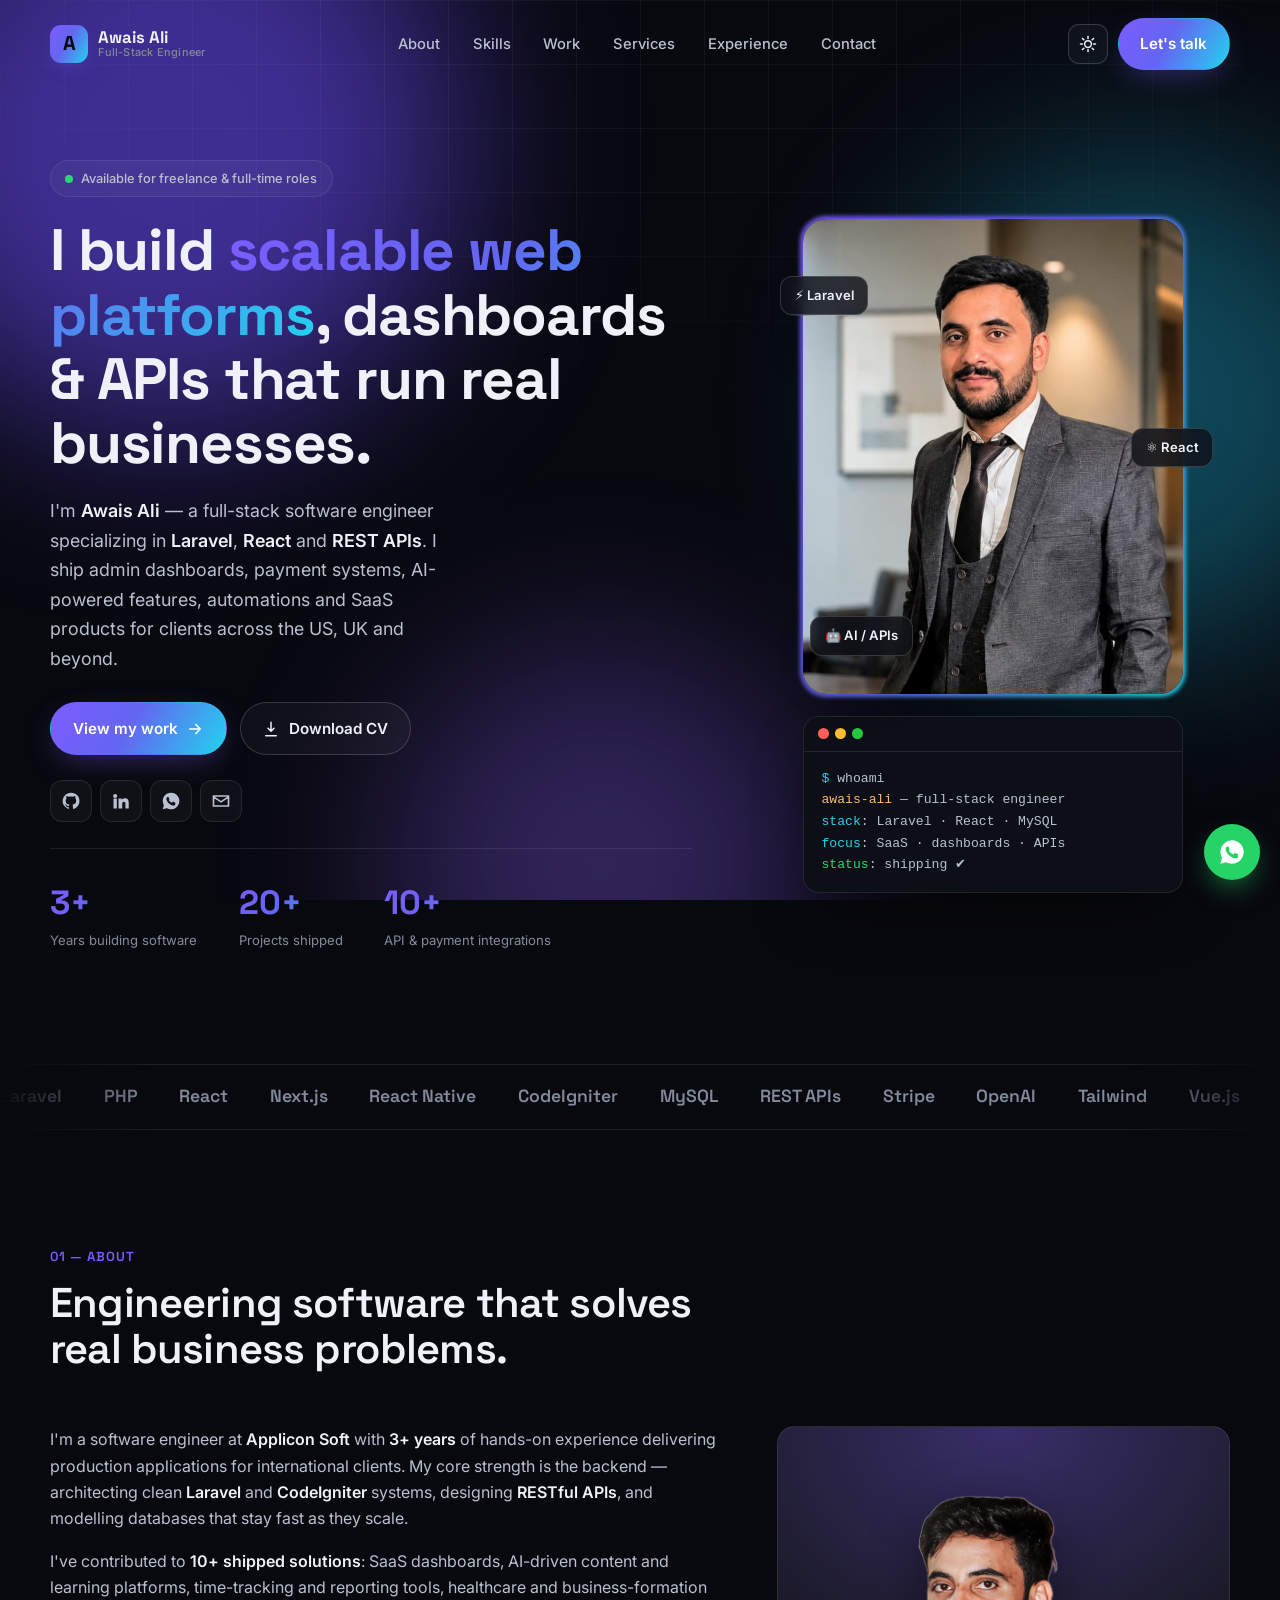
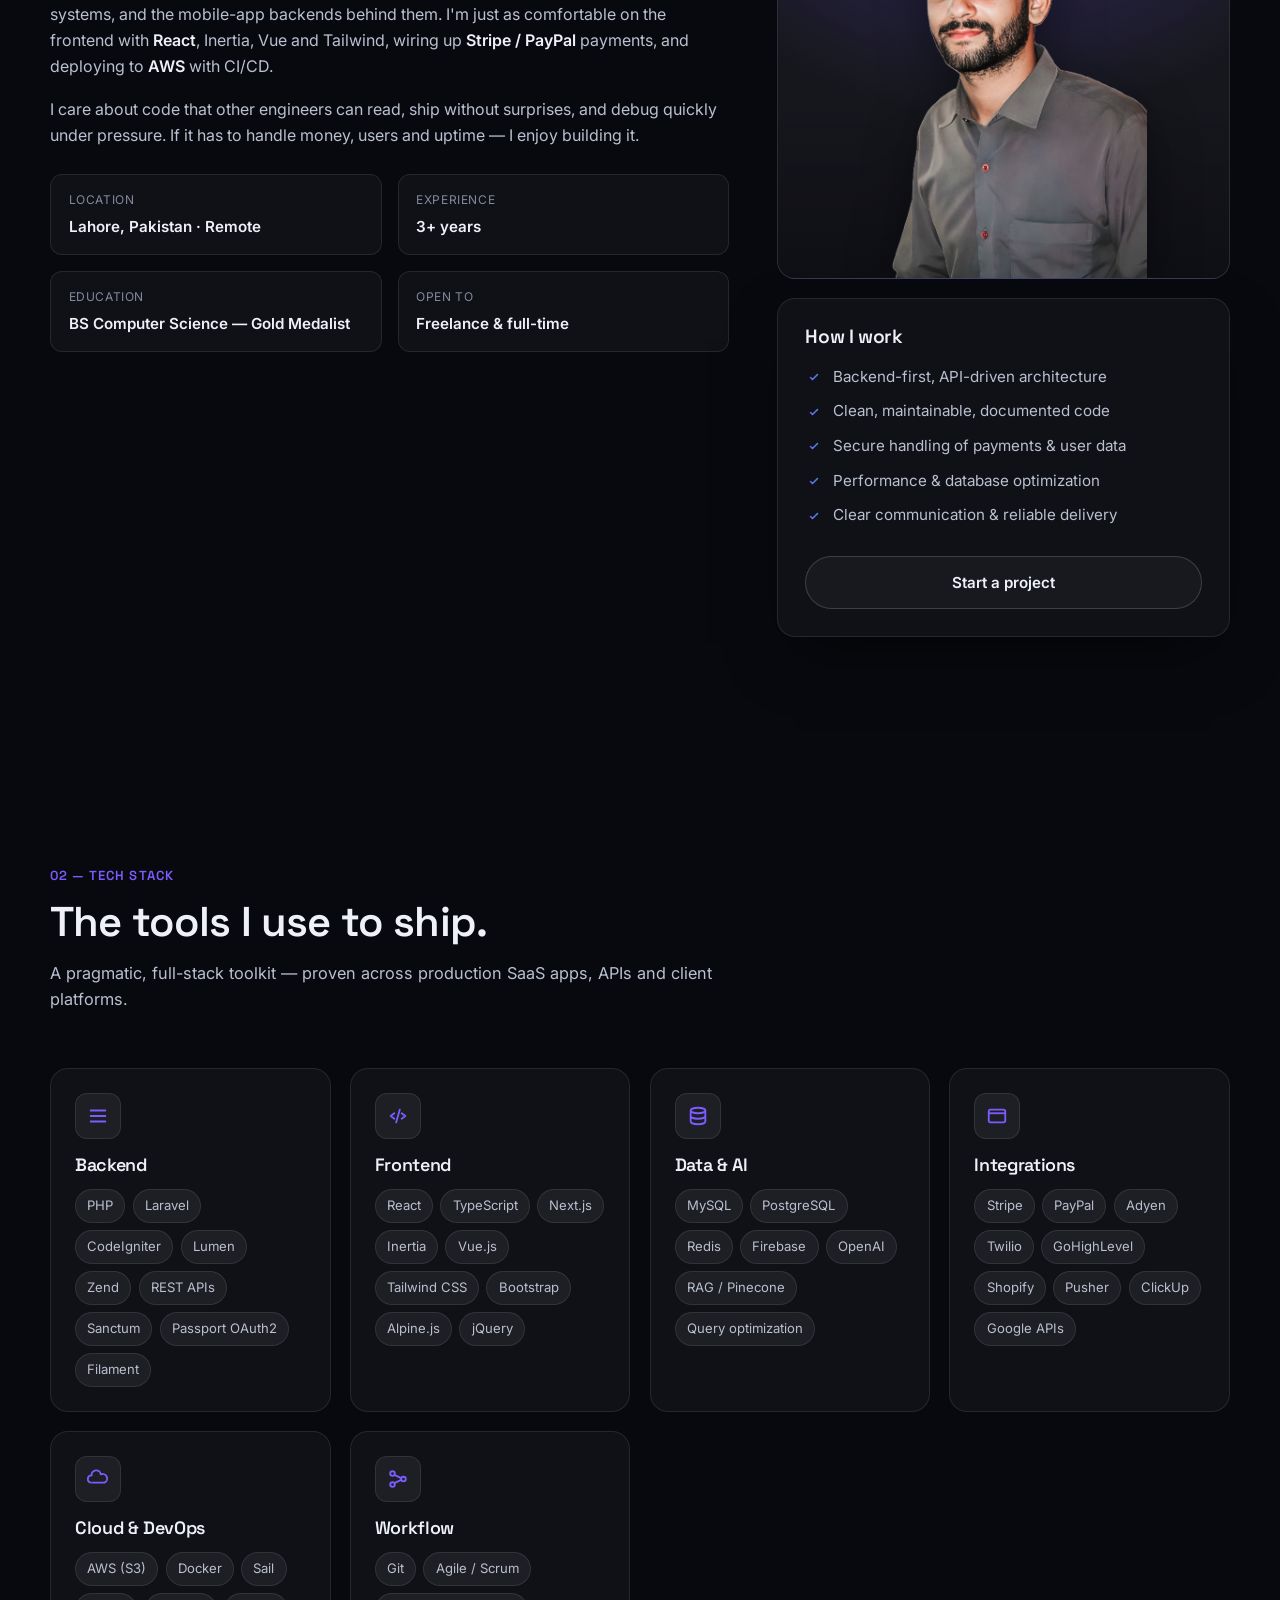
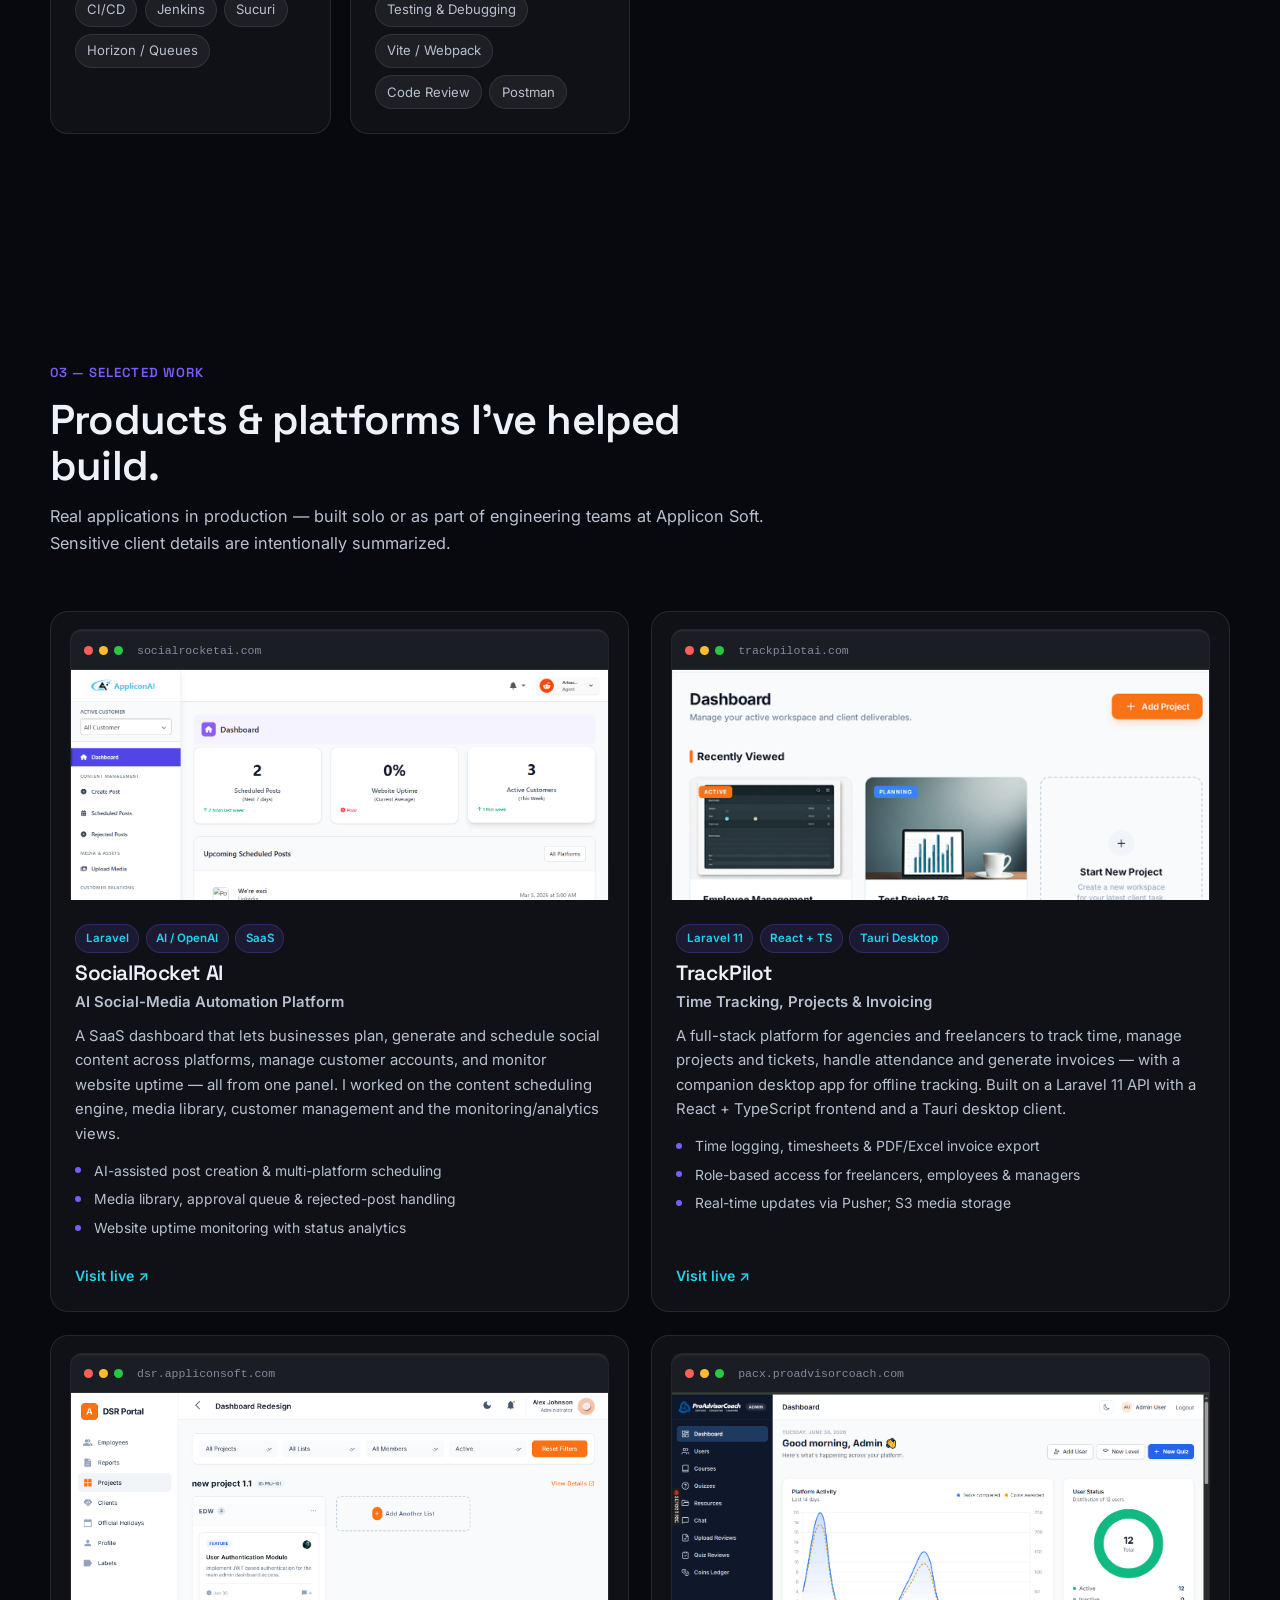
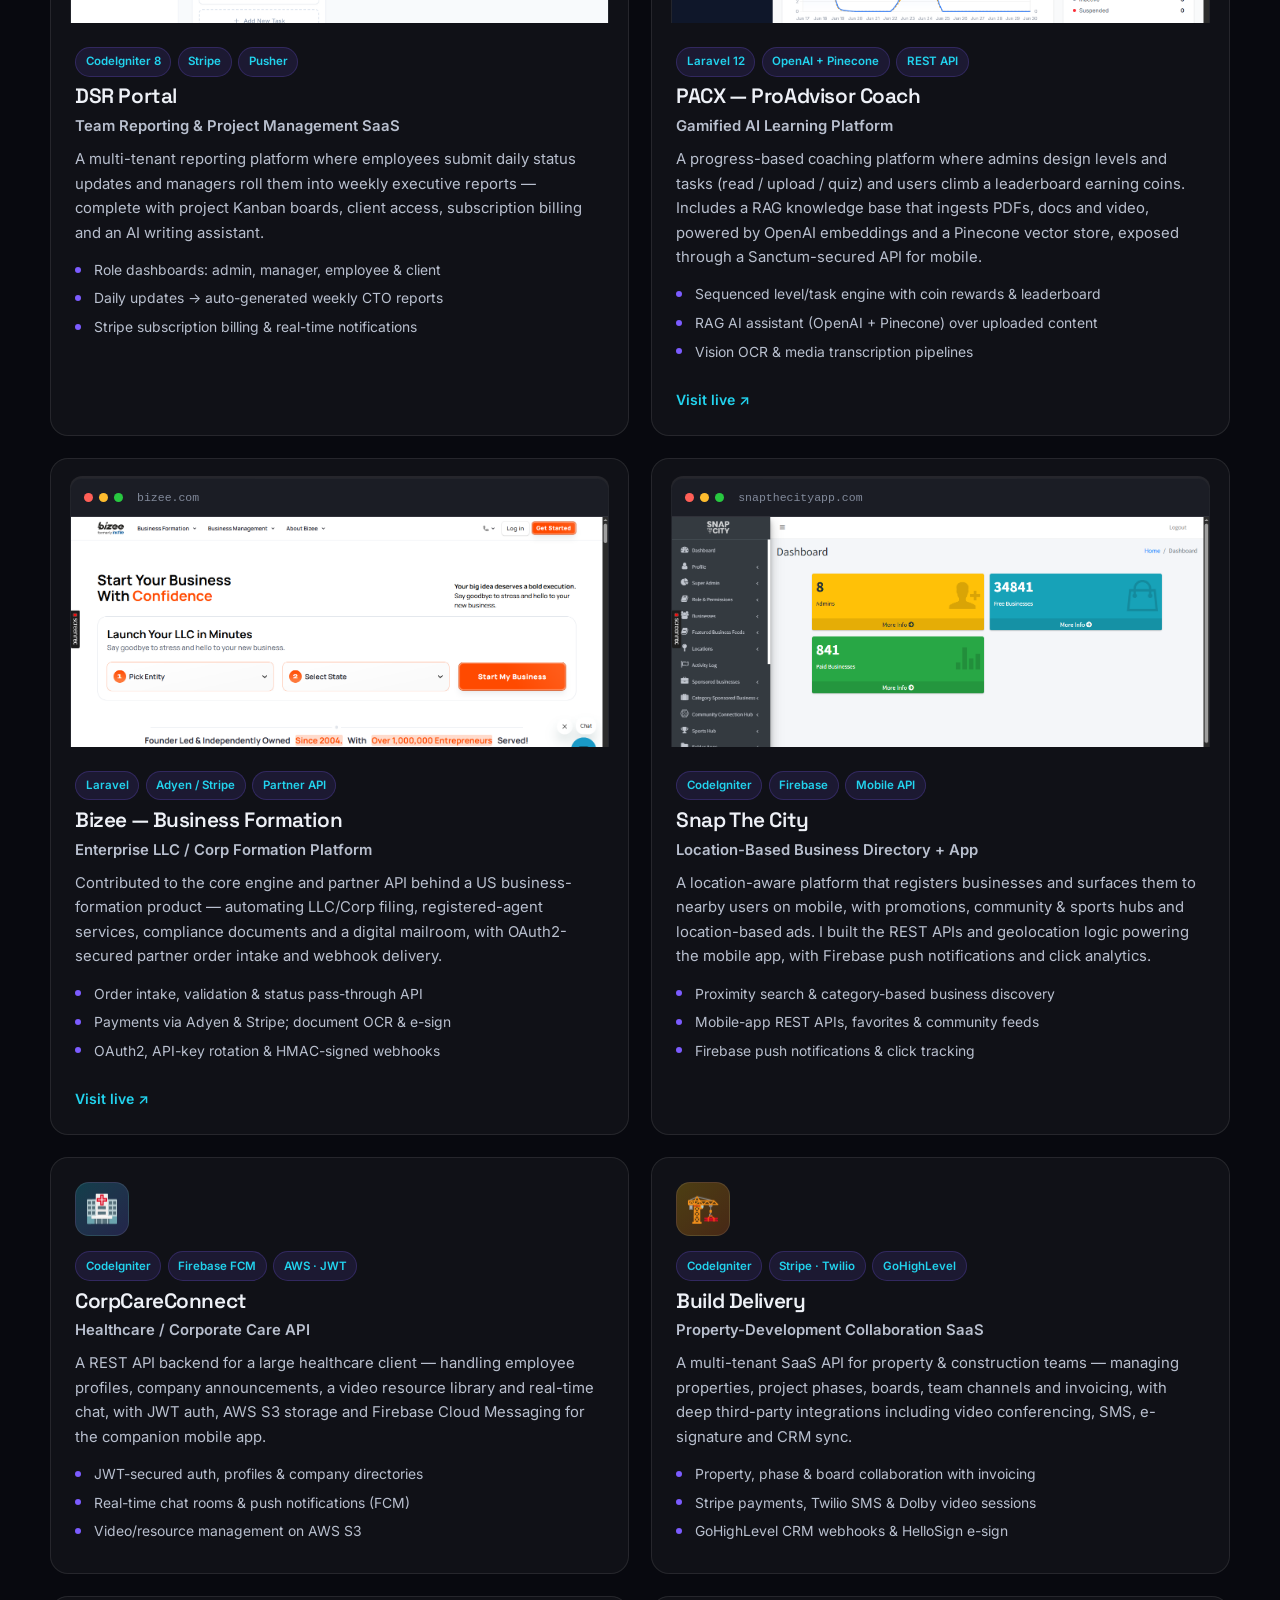
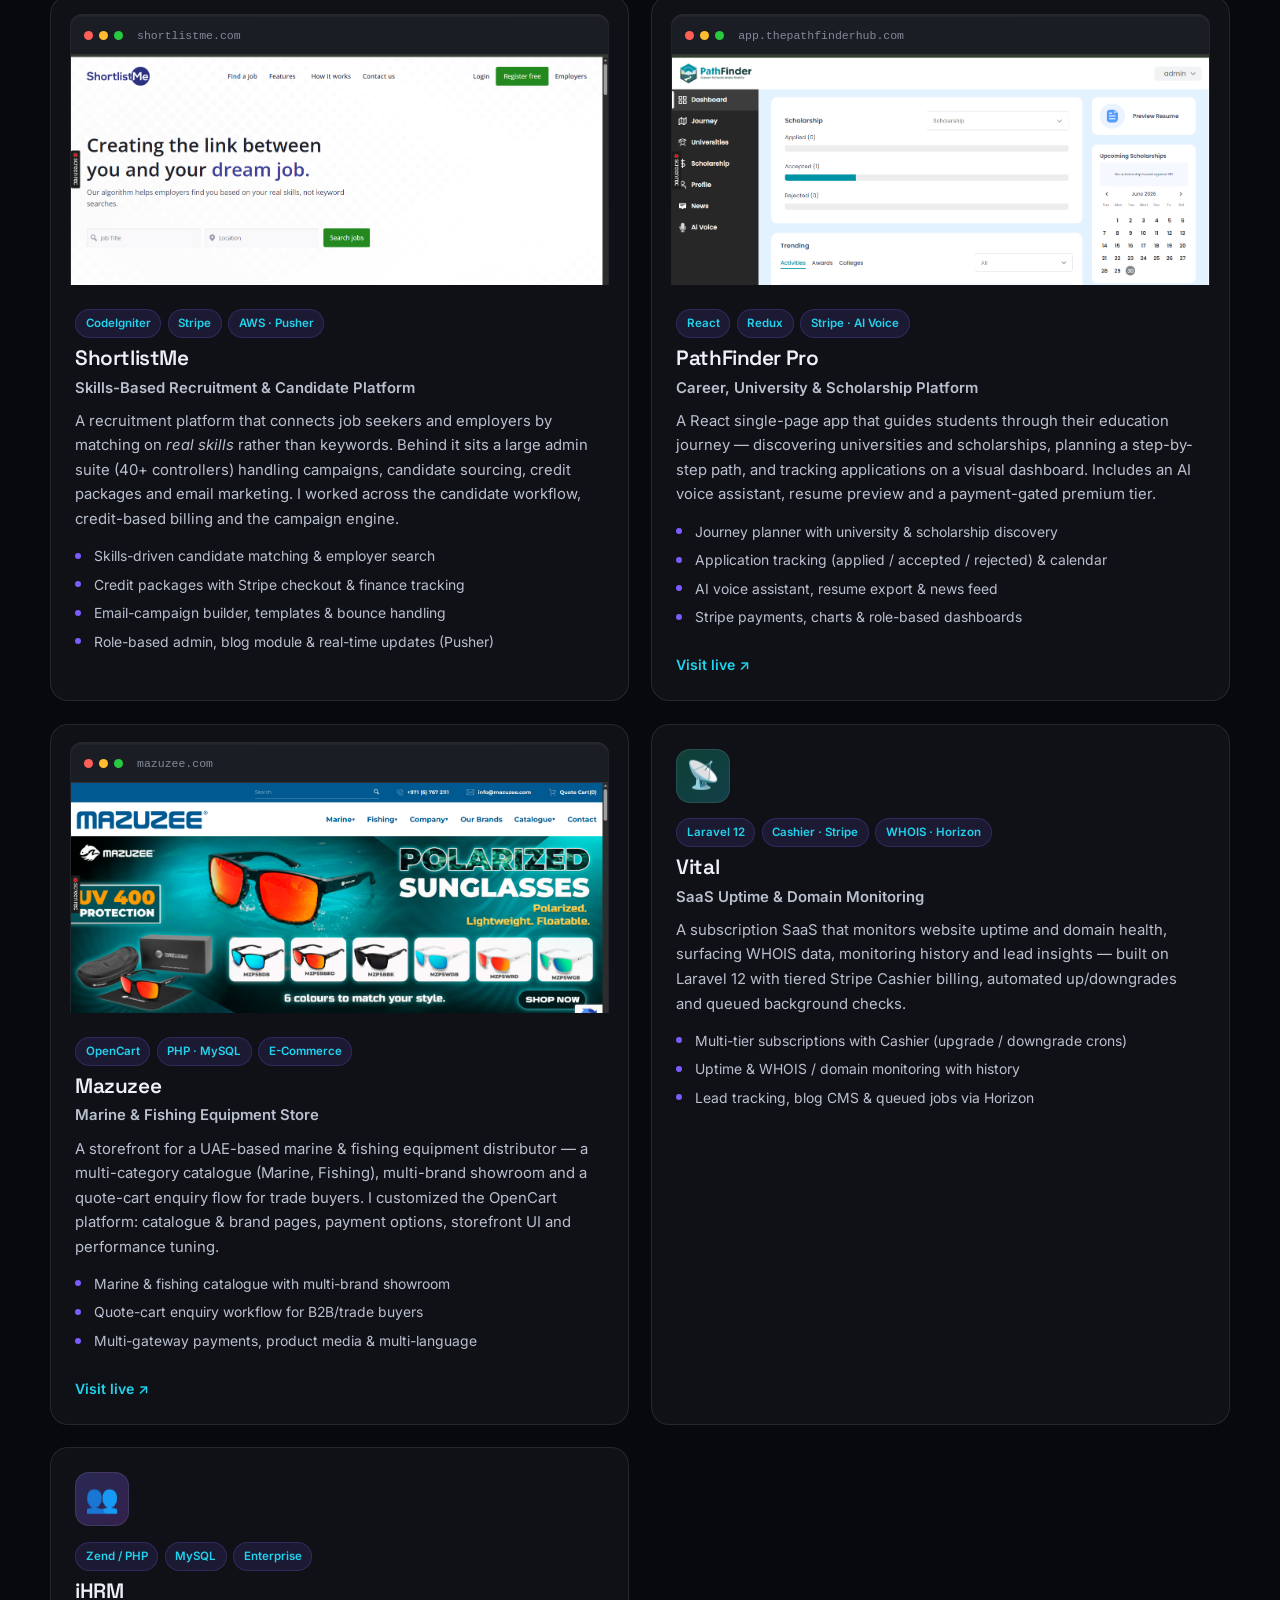
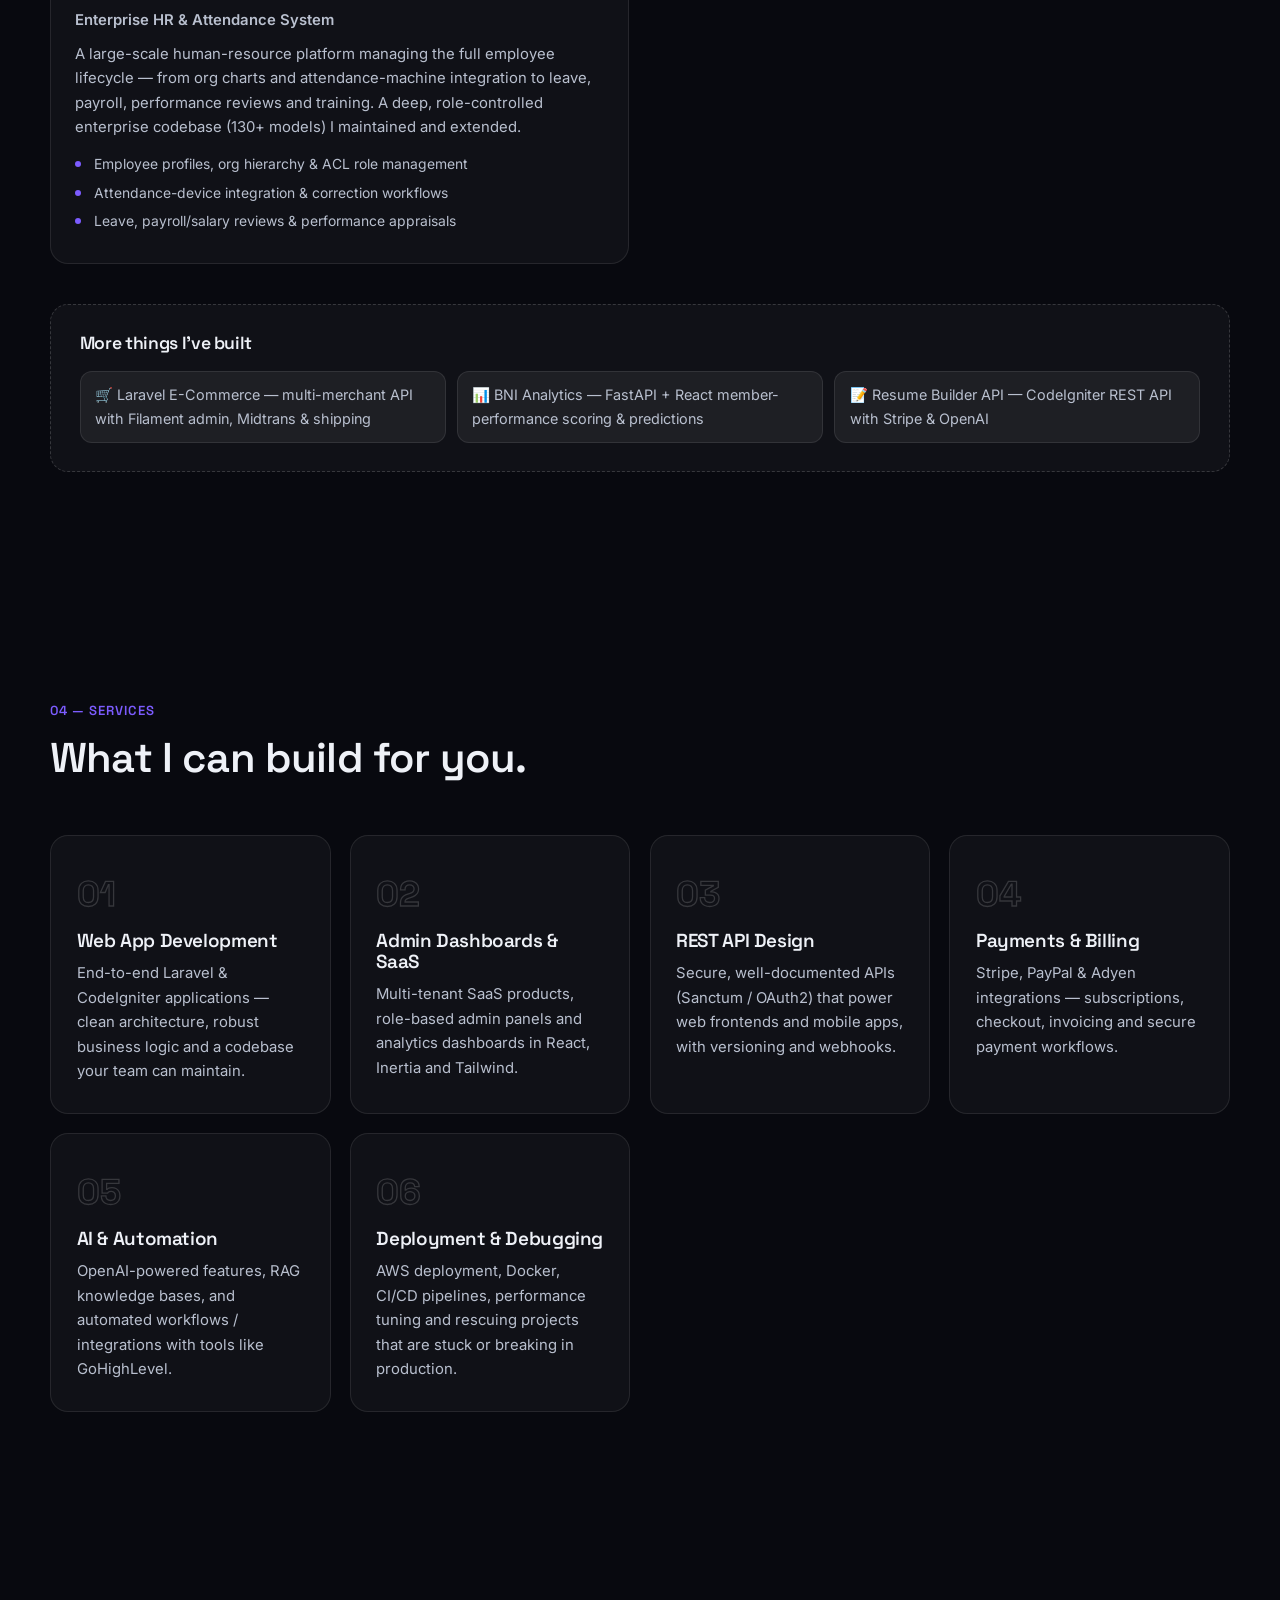
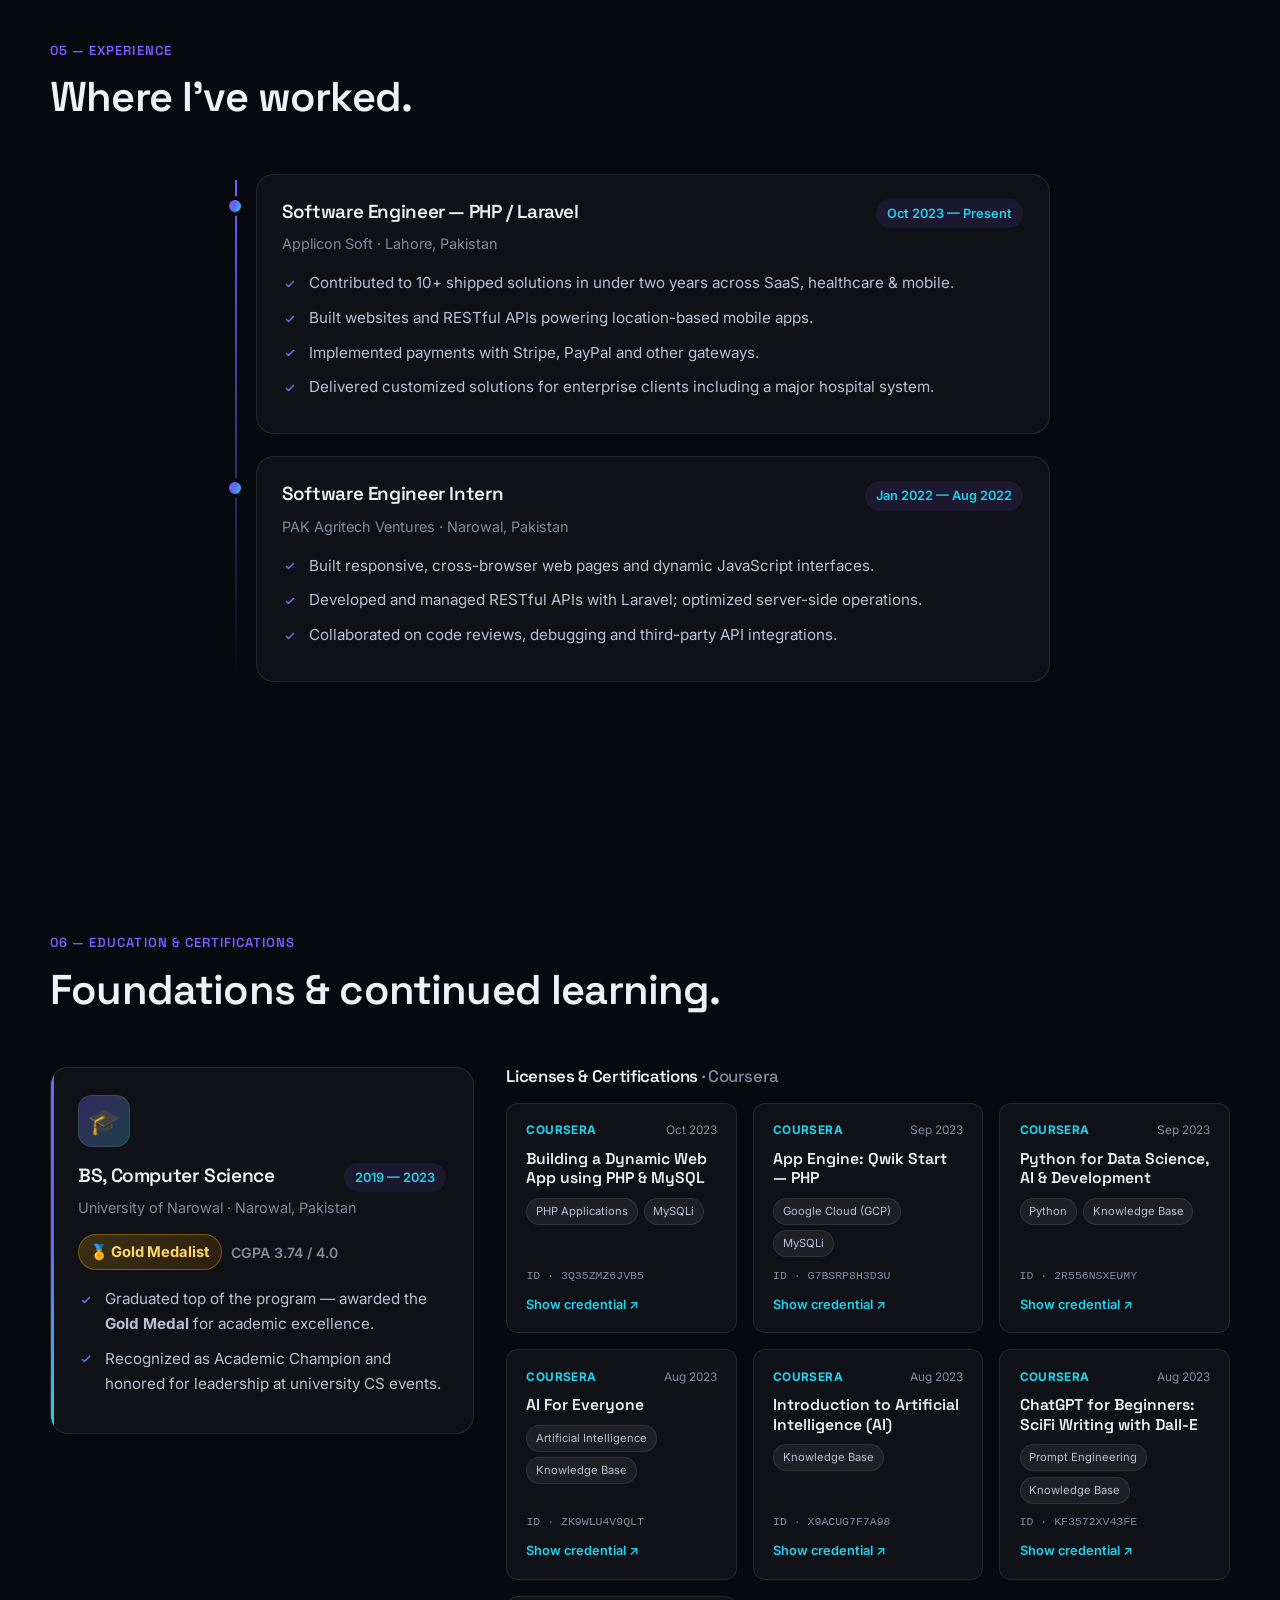
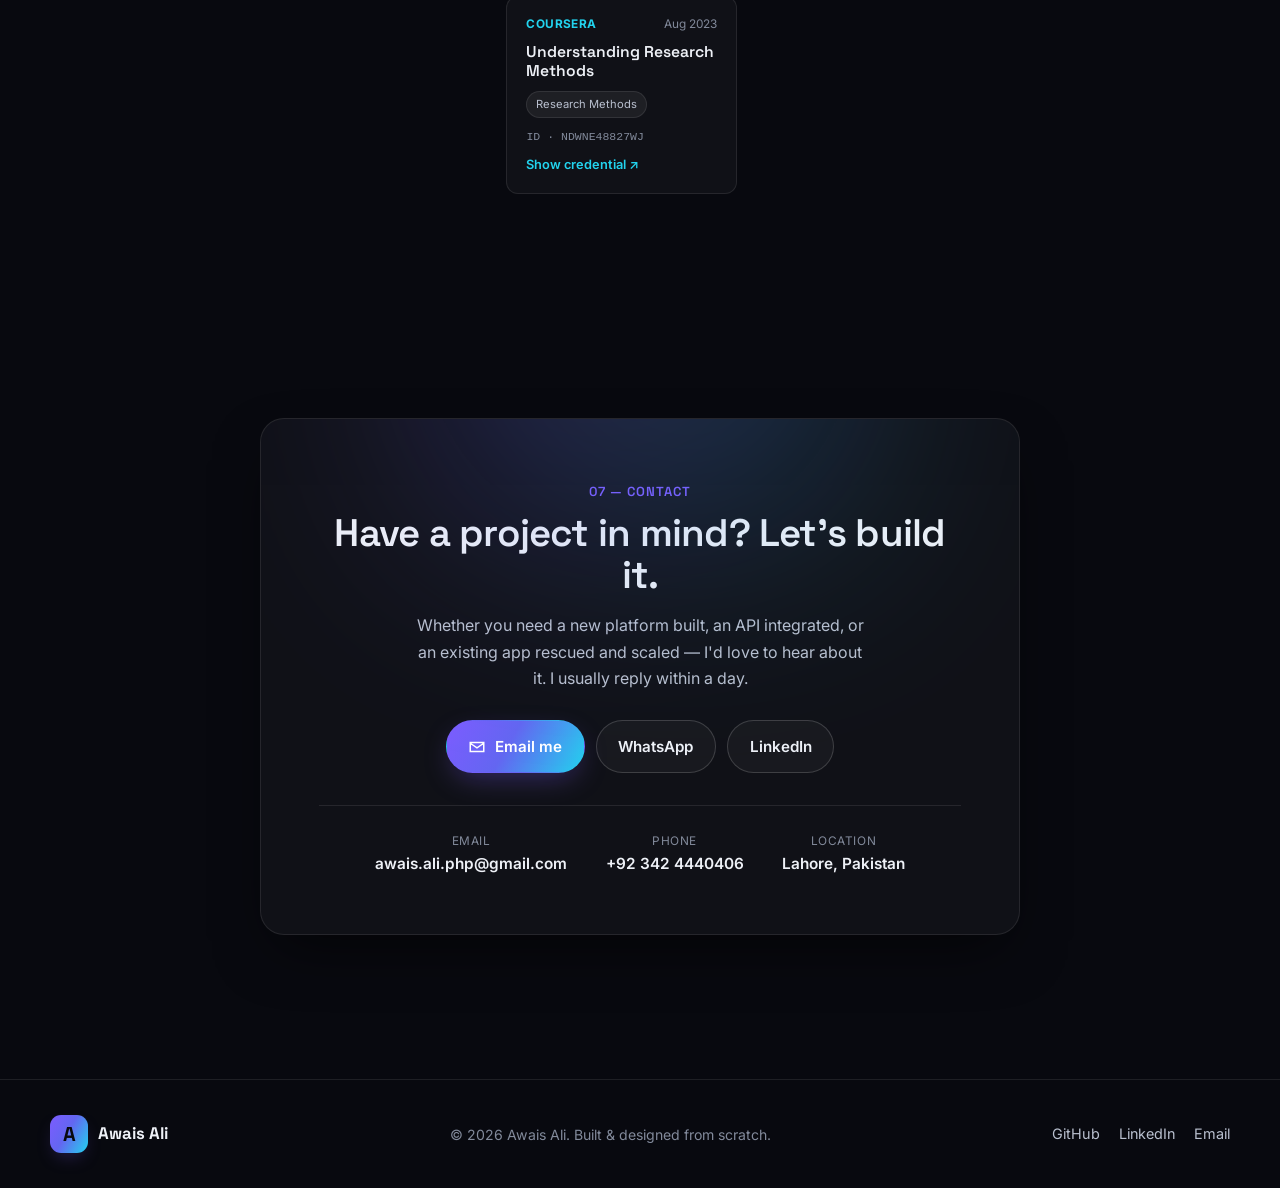
==== index.html @ e0a4a1d9 "Rebuild portfolio: modern static site with real projects - New premium dark/light single-page site (" ====
<!DOCTYPE html>
<html lang="en" dir="ltr">

<head>
  <meta charset="UTF-8" />
  <meta name="viewport" content="width=device-width, initial-scale=1.0" />

  <!-- Primary Meta -->
  <title>Awais Ali — Full-Stack Software Engineer | Laravel · React · APIs · SaaS</title>
  <meta name="description"
    content="Awais Ali is a full-stack software engineer who builds scalable Laravel & React business platforms, admin dashboards, REST APIs, payment integrations, AI features and SaaS products for real client operations." />
  <meta name="author" content="Awais Ali" />
  <meta name="keywords"
    content="Awais Ali, Laravel Developer, PHP Developer, React Developer, Full Stack Developer, SaaS Developer, REST API, Stripe Integration, Software Engineer, Lahore Pakistan" />
  <meta name="theme-color" content="#0a0a0f" />
  <link rel="canonical" href="https://awaisaliphp.github.io/" />

  <!-- Open Graph -->
  <meta property="og:type" content="website" />
  <meta property="og:title" content="Awais Ali — Full-Stack Software Engineer" />
  <meta property="og:description"
    content="I build scalable Laravel & React business platforms, dashboards, APIs, payment systems, AI features and SaaS products." />
  <meta property="og:url" content="https://awaisaliphp.github.io/" />
  <meta property="og:image" content="https://awaisaliphp.github.io/images/profile.jpg" />
  <meta name="twitter:card" content="summary_large_image" />
  <meta name="twitter:title" content="Awais Ali — Full-Stack Software Engineer" />
  <meta name="twitter:description"
    content="Laravel & React platforms, dashboards, APIs, payments, AI and SaaS products for real businesses." />
  <meta name="twitter:image" content="https://awaisaliphp.github.io/images/profile.jpg" />

  <!-- Favicon -->
  <link rel="icon" type="image/svg+xml" href="assets/img/favicon.svg" />
  <link rel="alternate icon" href="favicon.ico" />

  <!-- Fonts -->
  <link rel="preconnect" href="https://fonts.googleapis.com" />
  <link rel="preconnect" href="https://fonts.gstatic.com" crossorigin />
  <link
    href="https://fonts.googleapis.com/css2?family=Inter:wght@400;500;600;700&family=Space+Grotesk:wght@500;600;700&display=swap"
    rel="stylesheet" />

  <!-- Styles -->
  <link rel="stylesheet" href="assets/css/styles.css" />
  <noscript>
    <style>[data-reveal]{opacity:1!important;transform:none!important}.nav-links{position:static!important;transform:none!important;flex-direction:row!important}</style>
  </noscript>

  <!-- Structured Data (SEO) -->
  <script type="application/ld+json">
  {
    "@context": "https://schema.org",
    "@type": "Person",
    "name": "Awais Ali",
    "jobTitle": "Full-Stack Software Engineer",
    "url": "https://awaisaliphp.github.io/",
    "email": "awais.ali.php@gmail.com",
    "telephone": "+92-342-4440406",
    "address": { "@type": "PostalAddress", "addressLocality": "Lahore", "addressCountry": "Pakistan" },
    "worksFor": { "@type": "Organization", "name": "Applicon Soft" },
    "alumniOf": { "@type": "CollegeOrUniversity", "name": "University of Narowal" },
    "knowsAbout": ["Laravel", "PHP", "React", "REST APIs", "MySQL", "Stripe", "SaaS", "AI Integration"],
    "sameAs": [
      "https://www.linkedin.com/in/awais-ali-php/",
      "https://github.com/awaisaliphp"
    ]
  }
  </script>
</head>

<body>
  <a href="#hero" class="skip-link">Skip to content</a>

  <!-- Decorative animated background -->
  <div class="bg-orbs" aria-hidden="true">
    <span class="orb orb-1"></span>
    <span class="orb orb-2"></span>
    <span class="orb orb-3"></span>
    <div class="grid-overlay"></div>
  </div>

  <!-- ====================== NAVBAR ====================== -->
  <header class="nav" id="nav">
    <div class="container nav-inner">
      <a href="#hero" class="brand" aria-label="Awais Ali — home">
        <span class="brand-mark">A</span>
        <span class="brand-text">Awais&nbsp;Ali<small>Full-Stack Engineer</small></span>
      </a>

      <nav class="nav-links" id="navLinks" aria-label="Primary">
        <a href="#about">About</a>
        <a href="#skills">Skills</a>
        <a href="#work">Work</a>
        <a href="#services">Services</a>
        <a href="#experience">Experience</a>
        <a href="#contact">Contact</a>
      </nav>

      <div class="nav-actions">
        <button class="theme-toggle" id="themeToggle" type="button" aria-label="Toggle color theme">
          <svg class="i-sun" viewBox="0 0 24 24" width="18" height="18" aria-hidden="true"><circle cx="12" cy="12" r="4.5" fill="none" stroke="currentColor" stroke-width="2"/><g stroke="currentColor" stroke-width="2" stroke-linecap="round"><line x1="12" y1="2" x2="12" y2="4.5"/><line x1="12" y1="19.5" x2="12" y2="22"/><line x1="2" y1="12" x2="4.5" y2="12"/><line x1="19.5" y1="12" x2="22" y2="12"/><line x1="4.6" y1="4.6" x2="6.4" y2="6.4"/><line x1="17.6" y1="17.6" x2="19.4" y2="19.4"/><line x1="4.6" y1="19.4" x2="6.4" y2="17.6"/><line x1="17.6" y1="6.4" x2="19.4" y2="4.6"/></g></svg>
          <svg class="i-moon" viewBox="0 0 24 24" width="18" height="18" aria-hidden="true"><path d="M21 12.8A8.5 8.5 0 1 1 11.2 3a7 7 0 0 0 9.8 9.8Z" fill="none" stroke="currentColor" stroke-width="2" stroke-linejoin="round"/></svg>
        </button>
        <a class="btn btn-primary nav-cta" href="#contact">Let's talk</a>
        <button class="menu-btn" id="menuBtn" type="button" aria-label="Open menu" aria-expanded="false">
          <span></span><span></span><span></span>
        </button>
      </div>
    </div>
  </header>

  <main>
    <!-- ====================== HERO ====================== -->
    <section class="hero section" id="hero">
      <div class="container hero-grid">
        <div class="hero-copy" data-reveal>
          <span class="pill"><span class="dot"></span> Available for freelance &amp; full-time roles</span>
          <h1 class="hero-title">
            I build <span class="grad">scalable web platforms</span>, dashboards &amp; APIs that run real businesses.
          </h1>
          <p class="hero-sub">
            I'm <strong>Awais Ali</strong> — a full-stack software engineer specializing in
            <strong>Laravel</strong>, <strong>React</strong> and <strong>REST APIs</strong>. I ship admin
            dashboards, payment systems, AI-powered features, automations and SaaS products for clients
            across the US, UK and beyond.
          </p>

          <div class="hero-cta">
            <a class="btn btn-primary" href="#work">View my work
              <svg viewBox="0 0 24 24" width="18" height="18" aria-hidden="true"><path d="M5 12h14M13 6l6 6-6 6" fill="none" stroke="currentColor" stroke-width="2" stroke-linecap="round" stroke-linejoin="round"/></svg>
            </a>
            <a class="btn btn-ghost" href="cv/Awais_Ali_PHP_Laravel.pdf" download>
              <svg viewBox="0 0 24 24" width="18" height="18" aria-hidden="true"><path d="M12 3v12m0 0 4-4m-4 4-4-4M5 21h14" fill="none" stroke="currentColor" stroke-width="2" stroke-linecap="round" stroke-linejoin="round"/></svg>
              Download CV
            </a>
          </div>

          <div class="hero-social" aria-label="Social links">
            <a href="https://github.com/awaisaliphp" target="_blank" rel="noopener" aria-label="GitHub">
              <svg viewBox="0 0 24 24" width="20" height="20" aria-hidden="true"><path fill="currentColor" d="M12 2A10 10 0 0 0 8.8 21.5c.5.1.7-.2.7-.5v-1.7c-2.8.6-3.4-1.3-3.4-1.3-.5-1.2-1.1-1.5-1.1-1.5-.9-.6.1-.6.1-.6 1 .1 1.5 1 1.5 1 .9 1.6 2.4 1.1 3 .9.1-.7.4-1.1.6-1.4-2.2-.300-4.6-1.1-4.6-5 0-1.1.4-2 1-2.7-.1-.3-.4-1.3.1-2.7 0 0 .8-.3 2.7 1a9.4 9.4 0 0 1 5 0c1.9-1.3 2.7-1 2.7-1 .5 1.4.2 2.4.1 2.7.6.7 1 1.6 1 2.7 0 3.9-2.4 4.7-4.6 5 .4.3.7.9.7 1.9v2.8c0 .3.2.6.7.5A10 10 0 0 0 12 2Z"/></svg>
            </a>
            <a href="https://www.linkedin.com/in/awais-ali-php/" target="_blank" rel="noopener" aria-label="LinkedIn">
              <svg viewBox="0 0 24 24" width="20" height="20" aria-hidden="true"><path fill="currentColor" d="M4.98 3.5A2.5 2.5 0 1 1 5 8.5a2.5 2.5 0 0 1 0-5ZM3 9h4v12H3V9Zm6 0h3.8v1.7h.1c.5-1 1.8-2 3.7-2 4 0 4.7 2.6 4.7 6V21h-4v-5.3c0-1.3 0-2.9-1.8-2.9s-2 1.4-2 2.8V21H9V9Z"/></svg>
            </a>
            <a href="https://wa.me/923424440406" target="_blank" rel="noopener" aria-label="WhatsApp">
              <svg viewBox="0 0 24 24" width="20" height="20" aria-hidden="true"><path fill="currentColor" d="M12 2a10 10 0 0 0-8.6 15l-1.4 5 5.1-1.3A10 10 0 1 0 12 2Zm5.3 14.2c-.2.6-1.3 1.2-1.8 1.2-.5.1-1 .1-1.7-.1-.4-.1-.9-.3-1.6-.6-2.7-1.2-4.5-4-4.6-4.2-.1-.2-1.1-1.5-1.1-2.8s.7-2 .9-2.2c.2-.3.5-.3.7-.3h.5c.2 0 .4 0 .6.5l.8 1.9c.1.2 0 .4-.1.5l-.3.4c-.2.2-.3.4-.1.6.2.4.9 1.4 1.9 2 .7.5 1.3.7 1.6.8.2.1.4.1.6-.1l.7-.9c.2-.2.4-.2.6-.1l1.8.9c.3.1.4.2.5.3 0 .2 0 .8-.2 1.3Z"/></svg>
            </a>
            <a href="mailto:awais.ali.php@gmail.com" aria-label="Email">
              <svg viewBox="0 0 24 24" width="20" height="20" aria-hidden="true"><path fill="none" stroke="currentColor" stroke-width="2" d="M3 6h18v12H3zM3 7l9 6 9-6"/></svg>
            </a>
          </div>

          <ul class="hero-stats" aria-label="Highlights">
            <li><strong data-count="3" data-suffix="+">3+</strong><span>Years building software</span></li>
            <li><strong data-count="20" data-suffix="+">20+</strong><span>Projects shipped</span></li>
            <li><strong data-count="10" data-suffix="+">10+</strong><span>API &amp; payment integrations</span></li>
          </ul>
        </div>

        <div class="hero-visual" data-reveal>
          <div class="photo-wrap">
            <img src="images/profile.jpg" alt="Portrait of Awais Ali, full-stack software engineer" width="440" height="550" />
            <span class="badge-float badge-1">⚡ Laravel</span>
            <span class="badge-float badge-2">⚛ React</span>
            <span class="badge-float badge-3">🤖 AI&nbsp;/&nbsp;APIs</span>
          </div>
          <div class="code-card" aria-hidden="true">
            <div class="code-dots"><i></i><i></i><i></i></div>
            <pre><code><span class="c-key">$</span> whoami
<span class="c-str">awais-ali</span> — full-stack engineer
<span class="c-key">stack</span>: Laravel · React · MySQL
<span class="c-key">focus</span>: SaaS · dashboards · APIs
<span class="c-ok">status</span>: shipping ✔</code></pre>
          </div>
        </div>
      </div>
    </section>

    <!-- ====================== TECH MARQUEE ====================== -->
    <div class="marquee" aria-hidden="true">
      <div class="marquee-track">
        <span>Laravel</span><span>PHP</span><span>React</span><span>Next.js</span><span>React Native</span>
        <span>CodeIgniter</span><span>MySQL</span><span>REST APIs</span><span>Stripe</span><span>OpenAI</span>
        <span>Tailwind</span><span>Vue.js</span><span>AWS</span><span>Docker</span><span>Inertia</span>
        <span>Laravel</span><span>PHP</span><span>React</span><span>Next.js</span><span>React Native</span>
        <span>CodeIgniter</span><span>MySQL</span><span>REST APIs</span><span>Stripe</span><span>OpenAI</span>
        <span>Tailwind</span><span>Vue.js</span><span>AWS</span><span>Docker</span><span>Inertia</span>
      </div>
    </div>

    <!-- ====================== ABOUT ====================== -->
    <section class="section" id="about">
      <div class="container">
        <div class="section-head" data-reveal>
          <span class="eyebrow">01 — About</span>
          <h2>Engineering software that solves real business problems.</h2>
        </div>

        <div class="about-grid">
          <div class="about-text" data-reveal>
            <p>
              I'm a software engineer at <strong>Applicon Soft</strong> with <strong>3+ years</strong> of
              hands-on experience delivering production applications for international clients. My core strength
              is the backend — architecting clean <strong>Laravel</strong> and <strong>CodeIgniter</strong>
              systems, designing <strong>RESTful APIs</strong>, and modelling databases that stay fast as they scale.
            </p>
            <p>
              I've contributed to <strong>10+ shipped solutions</strong>: SaaS dashboards, AI-driven content and
              learning platforms, time-tracking and reporting tools, healthcare and business-formation systems,
              and the mobile-app backends behind them. I'm just as comfortable on the frontend with
              <strong>React</strong>, Inertia, Vue and Tailwind, wiring up <strong>Stripe / PayPal</strong>
              payments, and deploying to <strong>AWS</strong> with CI/CD.
            </p>
            <p>
              I care about code that other engineers can read, ship without surprises, and debug quickly under
              pressure. If it has to handle money, users and uptime — I enjoy building it.
            </p>

            <div class="about-meta">
              <div><span>Location</span><strong>Lahore, Pakistan · Remote</strong></div>
              <div><span>Experience</span><strong>3+ years</strong></div>
              <div><span>Education</span><strong>BS Computer Science — Gold Medalist</strong></div>
              <div><span>Open to</span><strong>Freelance &amp; full-time</strong></div>
            </div>
          </div>

          <aside class="about-side" data-reveal>
            <figure class="about-photo">
              <img src="images/awais-cutout.png" alt="Portrait of Awais Ali" loading="lazy" width="611" height="919" />
            </figure>
            <div class="value-card">
              <h3>How I work</h3>
              <ul class="check-list">
                <li>Backend-first, API-driven architecture</li>
                <li>Clean, maintainable, documented code</li>
                <li>Secure handling of payments &amp; user data</li>
                <li>Performance &amp; database optimization</li>
                <li>Clear communication &amp; reliable delivery</li>
              </ul>
              <a class="btn btn-ghost btn-block" href="#contact">Start a project</a>
            </div>
          </aside>
        </div>
      </div>
    </section>

    <!-- ====================== SKILLS ====================== -->
    <section class="section" id="skills">
      <div class="container">
        <div class="section-head" data-reveal>
          <span class="eyebrow">02 — Tech Stack</span>
          <h2>The tools I use to ship.</h2>
          <p class="section-lead">A pragmatic, full-stack toolkit — proven across production SaaS apps,
            APIs and client platforms.</p>
        </div>

        <div class="skills-grid">
          <article class="skill-card" data-reveal>
            <div class="skill-ico">
              <svg viewBox="0 0 24 24" width="22" height="22" aria-hidden="true"><path fill="none" stroke="currentColor" stroke-width="2" stroke-linecap="round" stroke-linejoin="round" d="M4 6h16M4 12h16M4 18h16"/></svg>
            </div>
            <h3>Backend</h3>
            <ul class="tag-list">
              <li>PHP</li><li>Laravel</li><li>CodeIgniter</li><li>Lumen</li><li>Zend</li>
              <li>REST APIs</li><li>Sanctum</li><li>Passport OAuth2</li><li>Filament</li>
            </ul>
          </article>

          <article class="skill-card" data-reveal>
            <div class="skill-ico">
              <svg viewBox="0 0 24 24" width="22" height="22" aria-hidden="true"><path fill="none" stroke="currentColor" stroke-width="2" stroke-linecap="round" stroke-linejoin="round" d="M8 9l-4 3 4 3m8-6 4 3-4 3M14 5l-4 14"/></svg>
            </div>
            <h3>Frontend</h3>
            <ul class="tag-list">
              <li>React</li><li>TypeScript</li><li>Next.js</li><li>Inertia</li><li>Vue.js</li>
              <li>Tailwind CSS</li><li>Bootstrap</li><li>Alpine.js</li><li>jQuery</li>
            </ul>
          </article>

          <article class="skill-card" data-reveal>
            <div class="skill-ico">
              <svg viewBox="0 0 24 24" width="22" height="22" aria-hidden="true"><ellipse cx="12" cy="6" rx="8" ry="3" fill="none" stroke="currentColor" stroke-width="2"/><path fill="none" stroke="currentColor" stroke-width="2" d="M4 6v12c0 1.7 3.6 3 8 3s8-1.3 8-3V6M4 12c0 1.7 3.6 3 8 3s8-1.3 8-3"/></svg>
            </div>
            <h3>Data &amp; AI</h3>
            <ul class="tag-list">
              <li>MySQL</li><li>PostgreSQL</li><li>Redis</li><li>Firebase</li>
              <li>OpenAI</li><li>RAG / Pinecone</li><li>Query optimization</li>
            </ul>
          </article>

          <article class="skill-card" data-reveal>
            <div class="skill-ico">
              <svg viewBox="0 0 24 24" width="22" height="22" aria-hidden="true"><rect x="3" y="5" width="18" height="14" rx="2" fill="none" stroke="currentColor" stroke-width="2"/><path fill="none" stroke="currentColor" stroke-width="2" d="M3 9h18"/></svg>
            </div>
            <h3>Integrations</h3>
            <ul class="tag-list">
              <li>Stripe</li><li>PayPal</li><li>Adyen</li><li>Twilio</li><li>GoHighLevel</li>
              <li>Shopify</li><li>Pusher</li><li>ClickUp</li><li>Google APIs</li>
            </ul>
          </article>

          <article class="skill-card" data-reveal>
            <div class="skill-ico">
              <svg viewBox="0 0 24 24" width="22" height="22" aria-hidden="true"><path fill="none" stroke="currentColor" stroke-width="2" stroke-linecap="round" stroke-linejoin="round" d="M4 16a4 4 0 0 1 1-7.9A5 5 0 0 1 15 7a4 4 0 0 1 4 9H6"/></svg>
            </div>
            <h3>Cloud &amp; DevOps</h3>
            <ul class="tag-list">
              <li>AWS (S3)</li><li>Docker</li><li>Sail</li><li>CI/CD</li><li>Jenkins</li>
              <li>Sucuri</li><li>Horizon / Queues</li>
            </ul>
          </article>

          <article class="skill-card" data-reveal>
            <div class="skill-ico">
              <svg viewBox="0 0 24 24" width="22" height="22" aria-hidden="true"><circle cx="6" cy="6" r="2.5" fill="none" stroke="currentColor" stroke-width="2"/><circle cx="6" cy="18" r="2.5" fill="none" stroke="currentColor" stroke-width="2"/><circle cx="18" cy="12" r="2.5" fill="none" stroke="currentColor" stroke-width="2"/><path fill="none" stroke="currentColor" stroke-width="2" d="M8 7.5 15.5 11M8 16.5 15.5 13"/></svg>
            </div>
            <h3>Workflow</h3>
            <ul class="tag-list">
              <li>Git</li><li>Agile / Scrum</li><li>Testing &amp; Debugging</li>
              <li>Vite / Webpack</li><li>Code Review</li><li>Postman</li>
            </ul>
          </article>
        </div>
      </div>
    </section>

    <!-- ====================== FEATURED WORK ====================== -->
    <section class="section" id="work">
      <div class="container">
        <div class="section-head" data-reveal>
          <span class="eyebrow">03 — Selected Work</span>
          <h2>Products &amp; platforms I've helped build.</h2>
          <p class="section-lead">Real applications in production — built solo or as part of engineering teams
            at Applicon Soft. Sensitive client details are intentionally summarized.</p>
        </div>

        <div class="work-grid">

          <!-- 1. SocialRocket AI -->
          <article class="work-card feature" data-reveal data-tilt>
            <div class="work-shot">
              <div class="browser">
                <div class="browser-bar"><i></i><i></i><i></i><span>socialrocketai.com</span></div>
                <img src="images/projects/socialrocket.png" loading="lazy" alt="SocialRocket AI dashboard with scheduled social posts and website monitoring" />
              </div>
            </div>
            <div class="work-body">
              <div class="work-tags"><span>Laravel</span><span>AI / OpenAI</span><span>SaaS</span></div>
              <h3>SocialRocket&nbsp;AI</h3>
              <p class="work-role">AI Social-Media Automation Platform</p>
              <p>A SaaS dashboard that lets businesses plan, generate and schedule social content across
                platforms, manage customer accounts, and monitor website uptime — all from one panel. I
                worked on the content scheduling engine, media library, customer management and the
                monitoring/analytics views.</p>
              <ul class="work-feats">
                <li>AI-assisted post creation &amp; multi-platform scheduling</li>
                <li>Media library, approval queue &amp; rejected-post handling</li>
                <li>Website uptime monitoring with status analytics</li>
              </ul>
              <a class="work-link" href="https://socialrocketai.com/" target="_blank" rel="noopener">Visit live ↗</a>
            </div>
          </article>

          <!-- 2. TrackPilot -->
          <article class="work-card feature" data-reveal data-tilt>
            <div class="work-shot">
              <div class="browser">
                <div class="browser-bar"><i></i><i></i><i></i><span>trackpilotai.com</span></div>
                <img src="images/projects/trackpilot.png" loading="lazy" alt="TrackPilot project & time-tracking dashboard" />
              </div>
            </div>
            <div class="work-body">
              <div class="work-tags"><span>Laravel 11</span><span>React + TS</span><span>Tauri Desktop</span></div>
              <h3>TrackPilot</h3>
              <p class="work-role">Time Tracking, Projects &amp; Invoicing</p>
              <p>A full-stack platform for agencies and freelancers to track time, manage projects and tickets,
                handle attendance and generate invoices — with a companion desktop app for offline tracking.
                Built on a Laravel 11 API with a React + TypeScript frontend and a Tauri desktop client.</p>
              <ul class="work-feats">
                <li>Time logging, timesheets &amp; PDF/Excel invoice export</li>
                <li>Role-based access for freelancers, employees &amp; managers</li>
                <li>Real-time updates via Pusher; S3 media storage</li>
              </ul>
              <a class="work-link" href="https://trackpilotai.com/" target="_blank" rel="noopener">Visit live ↗</a>
            </div>
          </article>

          <!-- 3. DSR Portal -->
          <article class="work-card feature" data-reveal data-tilt>
            <div class="work-shot">
              <div class="browser">
                <div class="browser-bar"><i></i><i></i><i></i><span>dsr.appliconsoft.com</span></div>
                <img src="images/projects/dsr.png" loading="lazy" alt="DSR Portal — daily status report and project Kanban dashboard" />
              </div>
            </div>
            <div class="work-body">
              <div class="work-tags"><span>CodeIgniter 8</span><span>Stripe</span><span>Pusher</span></div>
              <h3>DSR Portal</h3>
              <p class="work-role">Team Reporting &amp; Project Management SaaS</p>
              <p>A multi-tenant reporting platform where employees submit daily status updates and managers
                roll them into weekly executive reports — complete with project Kanban boards, client access,
                subscription billing and an AI writing assistant.</p>
              <ul class="work-feats">
                <li>Role dashboards: admin, manager, employee &amp; client</li>
                <li>Daily updates → auto-generated weekly CTO reports</li>
                <li>Stripe subscription billing &amp; real-time notifications</li>
              </ul>
            </div>
          </article>

          <!-- 4. PACX / ProAdvisor Coach -->
          <article class="work-card feature" data-reveal data-tilt>
            <div class="work-shot">
              <div class="browser">
                <div class="browser-bar"><i></i><i></i><i></i><span>pacx.proadvisorcoach.com</span></div>
                <img src="images/projects/pacx.png" loading="lazy" alt="ProAdvisor Coach (PACX) admin dashboard — platform activity chart and user analytics" />
              </div>
            </div>
            <div class="work-body">
              <div class="work-tags"><span>Laravel 12</span><span>OpenAI + Pinecone</span><span>REST API</span></div>
              <h3>PACX — ProAdvisor Coach</h3>
              <p class="work-role">Gamified AI Learning Platform</p>
              <p>A progress-based coaching platform where admins design levels and tasks (read / upload / quiz)
                and users climb a leaderboard earning coins. Includes a RAG knowledge base that ingests PDFs,
                docs and video, powered by OpenAI embeddings and a Pinecone vector store, exposed through a
                Sanctum-secured API for mobile.</p>
              <ul class="work-feats">
                <li>Sequenced level/task engine with coin rewards &amp; leaderboard</li>
                <li>RAG AI assistant (OpenAI + Pinecone) over uploaded content</li>
                <li>Vision OCR &amp; media transcription pipelines</li>
              </ul>
              <a class="work-link" href="https://pacx.proadvisorcoach.com/" target="_blank" rel="noopener">Visit live ↗</a>
            </div>
          </article>

          <!-- 5. Bizee / Incfile -->
          <article class="work-card feature" data-reveal data-tilt>
            <div class="work-shot">
              <div class="browser">
                <div class="browser-bar"><i></i><i></i><i></i><span>bizee.com</span></div>
                <img src="images/projects/bizee.png" loading="lazy" alt="Bizee (formerly Incfile) business-formation platform — Launch your LLC in minutes" />
              </div>
            </div>
            <div class="work-body">
              <div class="work-tags"><span>Laravel</span><span>Adyen / Stripe</span><span>Partner API</span></div>
              <h3>Bizee — Business Formation</h3>
              <p class="work-role">Enterprise LLC / Corp Formation Platform</p>
              <p>Contributed to the core engine and partner API behind a US business-formation product —
                automating LLC/Corp filing, registered-agent services, compliance documents and a digital
                mailroom, with OAuth2-secured partner order intake and webhook delivery.</p>
              <ul class="work-feats">
                <li>Order intake, validation &amp; status pass-through API</li>
                <li>Payments via Adyen &amp; Stripe; document OCR &amp; e-sign</li>
                <li>OAuth2, API-key rotation &amp; HMAC-signed webhooks</li>
              </ul>
              <a class="work-link" href="https://bizee.com/" target="_blank" rel="noopener">Visit live ↗</a>
            </div>
          </article>

          <!-- 6. Snap The City -->
          <article class="work-card feature" data-reveal data-tilt>
            <div class="work-shot">
              <div class="browser">
                <div class="browser-bar"><i></i><i></i><i></i><span>snapthecityapp.com</span></div>
                <img src="images/projects/snapthecity.png" loading="lazy" alt="Snap The City admin dashboard — 34,000+ businesses, locations and community hubs" />
              </div>
            </div>
            <div class="work-body">
              <div class="work-tags"><span>CodeIgniter</span><span>Firebase</span><span>Mobile API</span></div>
              <h3>Snap The City</h3>
              <p class="work-role">Location-Based Business Directory + App</p>
              <p>A location-aware platform that registers businesses and surfaces them to nearby users on mobile,
                with promotions, community &amp; sports hubs and location-based ads. I built the REST APIs and
                geolocation logic powering the mobile app, with Firebase push notifications and click analytics.</p>
              <ul class="work-feats">
                <li>Proximity search &amp; category-based business discovery</li>
                <li>Mobile-app REST APIs, favorites &amp; community feeds</li>
                <li>Firebase push notifications &amp; click tracking</li>
              </ul>
            </div>
          </article>

          <!-- 7. CorpCareConnect -->
          <article class="work-card" data-reveal data-tilt>
            <div class="work-body">
              <div class="card-emoji" style="--c1:#06b6d4;--c2:#6366f1">🏥</div>
              <div class="work-tags"><span>CodeIgniter</span><span>Firebase FCM</span><span>AWS · JWT</span></div>
              <h3>CorpCareConnect</h3>
              <p class="work-role">Healthcare / Corporate Care API</p>
              <p>A REST API backend for a large healthcare client — handling employee profiles, company
                announcements, a video resource library and real-time chat, with JWT auth, AWS S3 storage and
                Firebase Cloud Messaging for the companion mobile app.</p>
              <ul class="work-feats">
                <li>JWT-secured auth, profiles &amp; company directories</li>
                <li>Real-time chat rooms &amp; push notifications (FCM)</li>
                <li>Video/resource management on AWS S3</li>
              </ul>
            </div>
          </article>

          <!-- 8. Build Delivery -->
          <article class="work-card" data-reveal data-tilt>
            <div class="work-body">
              <div class="card-emoji" style="--c1:#eab308;--c2:#f97316">🏗️</div>
              <div class="work-tags"><span>CodeIgniter</span><span>Stripe · Twilio</span><span>GoHighLevel</span></div>
              <h3>Build Delivery</h3>
              <p class="work-role">Property-Development Collaboration SaaS</p>
              <p>A multi-tenant SaaS API for property &amp; construction teams — managing properties, project
                phases, boards, team channels and invoicing, with deep third-party integrations including
                video conferencing, SMS, e-signature and CRM sync.</p>
              <ul class="work-feats">
                <li>Property, phase &amp; board collaboration with invoicing</li>
                <li>Stripe payments, Twilio SMS &amp; Dolby video sessions</li>
                <li>GoHighLevel CRM webhooks &amp; HelloSign e-sign</li>
              </ul>
            </div>
          </article>

          <!-- 9. ShortlistMe -->
          <article class="work-card feature" data-reveal data-tilt>
            <div class="work-shot">
              <div class="browser">
                <div class="browser-bar"><i></i><i></i><i></i><span>shortlistme.com</span></div>
                <img src="images/projects/shortlistme.png" loading="lazy" alt="ShortlistMe recruitment platform — skills-based job matching homepage" />
              </div>
            </div>
            <div class="work-body">
              <div class="work-tags"><span>CodeIgniter</span><span>Stripe</span><span>AWS · Pusher</span></div>
              <h3>ShortlistMe</h3>
              <p class="work-role">Skills-Based Recruitment &amp; Candidate Platform</p>
              <p>A recruitment platform that connects job seekers and employers by matching on <em>real skills</em>
                rather than keywords. Behind it sits a large admin suite (40+ controllers) handling campaigns,
                candidate sourcing, credit packages and email marketing. I worked across the candidate workflow,
                credit-based billing and the campaign engine.</p>
              <ul class="work-feats">
                <li>Skills-driven candidate matching &amp; employer search</li>
                <li>Credit packages with Stripe checkout &amp; finance tracking</li>
                <li>Email-campaign builder, templates &amp; bounce handling</li>
                <li>Role-based admin, blog module &amp; real-time updates (Pusher)</li>
              </ul>
            </div>
          </article>

          <!-- 10. PathFinder Pro -->
          <article class="work-card feature" data-reveal data-tilt>
            <div class="work-shot">
              <div class="browser">
                <div class="browser-bar"><i></i><i></i><i></i><span>app.thepathfinderhub.com</span></div>
                <img src="images/projects/pathfinder.png" loading="lazy" alt="PathFinder Pro dashboard — scholarship tracking, journey planner and AI voice assistant" />
              </div>
            </div>
            <div class="work-body">
              <div class="work-tags"><span>React</span><span>Redux</span><span>Stripe · AI Voice</span></div>
              <h3>PathFinder Pro</h3>
              <p class="work-role">Career, University &amp; Scholarship Platform</p>
              <p>A React single-page app that guides students through their education journey — discovering
                universities and scholarships, planning a step-by-step path, and tracking applications on a
                visual dashboard. Includes an AI voice assistant, resume preview and a payment-gated premium tier.</p>
              <ul class="work-feats">
                <li>Journey planner with university &amp; scholarship discovery</li>
                <li>Application tracking (applied / accepted / rejected) &amp; calendar</li>
                <li>AI voice assistant, resume export &amp; news feed</li>
                <li>Stripe payments, charts &amp; role-based dashboards</li>
              </ul>
              <a class="work-link" href="https://app.thepathfinderhub.com/" target="_blank" rel="noopener">Visit live ↗</a>
            </div>
          </article>

          <!-- 11. Mazuzee -->
          <article class="work-card feature" data-reveal data-tilt>
            <div class="work-shot">
              <div class="browser">
                <div class="browser-bar"><i></i><i></i><i></i><span>mazuzee.com</span></div>
                <img src="images/projects/mazuzee.png" loading="lazy" alt="Mazuzee marine & fishing equipment online store homepage" />
              </div>
            </div>
            <div class="work-body">
              <div class="work-tags"><span>OpenCart</span><span>PHP · MySQL</span><span>E-Commerce</span></div>
              <h3>Mazuzee</h3>
              <p class="work-role">Marine &amp; Fishing Equipment Store</p>
              <p>A storefront for a UAE-based marine &amp; fishing equipment distributor — a multi-category
                catalogue (Marine, Fishing), multi-brand showroom and a quote-cart enquiry flow for trade buyers.
                I customized the OpenCart platform: catalogue &amp; brand pages, payment options, storefront UI
                and performance tuning.</p>
              <ul class="work-feats">
                <li>Marine &amp; fishing catalogue with multi-brand showroom</li>
                <li>Quote-cart enquiry workflow for B2B/trade buyers</li>
                <li>Multi-gateway payments, product media &amp; multi-language</li>
              </ul>
              <a class="work-link" href="https://www.mazuzee.com/" target="_blank" rel="noopener">Visit live ↗</a>
            </div>
          </article>

          <!-- 12. Vital -->
          <article class="work-card" data-reveal data-tilt>
            <div class="work-body">
              <div class="card-emoji" style="--c1:#10b981;--c2:#22d3ee">📡</div>
              <div class="work-tags"><span>Laravel 12</span><span>Cashier · Stripe</span><span>WHOIS · Horizon</span></div>
              <h3>Vital</h3>
              <p class="work-role">SaaS Uptime &amp; Domain Monitoring</p>
              <p>A subscription SaaS that monitors website uptime and domain health, surfacing WHOIS data,
                monitoring history and lead insights — built on Laravel 12 with tiered Stripe Cashier billing,
                automated up/downgrades and queued background checks.</p>
              <ul class="work-feats">
                <li>Multi-tier subscriptions with Cashier (upgrade / downgrade crons)</li>
                <li>Uptime &amp; WHOIS / domain monitoring with history</li>
                <li>Lead tracking, blog CMS &amp; queued jobs via Horizon</li>
              </ul>
            </div>
          </article>

          <!-- 12. HRM -->
          <article class="work-card" data-reveal data-tilt>
            <div class="work-body">
              <div class="card-emoji" style="--c1:#6366f1;--c2:#a855f7">👥</div>
              <div class="work-tags"><span>Zend / PHP</span><span>MySQL</span><span>Enterprise</span></div>
              <h3>iHRM</h3>
              <p class="work-role">Enterprise HR &amp; Attendance System</p>
              <p>A large-scale human-resource platform managing the full employee lifecycle — from org charts and
                attendance-machine integration to leave, payroll, performance reviews and training. A deep,
                role-controlled enterprise codebase (130+ models) I maintained and extended.</p>
              <ul class="work-feats">
                <li>Employee profiles, org hierarchy &amp; ACL role management</li>
                <li>Attendance-device integration &amp; correction workflows</li>
                <li>Leave, payroll/salary reviews &amp; performance appraisals</li>
              </ul>
            </div>
          </article>
        </div>

        <!-- More projects -->
        <div class="more-work" data-reveal>
          <h3>More things I've built</h3>
          <div class="more-grid">
            <span>🛒 Laravel E-Commerce — multi-merchant API with Filament admin, Midtrans &amp; shipping</span>
            <span>📊 BNI Analytics — FastAPI + React member-performance scoring &amp; predictions</span>
            <span>📝 Resume Builder API — CodeIgniter REST API with Stripe &amp; OpenAI</span>
          </div>
        </div>
      </div>
    </section>

    <!-- ====================== SERVICES ====================== -->
    <section class="section" id="services">
      <div class="container">
        <div class="section-head" data-reveal>
          <span class="eyebrow">04 — Services</span>
          <h2>What I can build for you.</h2>
        </div>

        <div class="services-grid">
          <article class="service-card" data-reveal>
            <span class="service-num">01</span>
            <h3>Web App Development</h3>
            <p>End-to-end Laravel &amp; CodeIgniter applications — clean architecture, robust business logic
              and a codebase your team can maintain.</p>
          </article>
          <article class="service-card" data-reveal>
            <span class="service-num">02</span>
            <h3>Admin Dashboards &amp; SaaS</h3>
            <p>Multi-tenant SaaS products, role-based admin panels and analytics dashboards in React, Inertia
              and Tailwind.</p>
          </article>
          <article class="service-card" data-reveal>
            <span class="service-num">03</span>
            <h3>REST API Design</h3>
            <p>Secure, well-documented APIs (Sanctum / OAuth2) that power web frontends and mobile apps, with
              versioning and webhooks.</p>
          </article>
          <article class="service-card" data-reveal>
            <span class="service-num">04</span>
            <h3>Payments &amp; Billing</h3>
            <p>Stripe, PayPal &amp; Adyen integrations — subscriptions, checkout, invoicing and secure
              payment workflows.</p>
          </article>
          <article class="service-card" data-reveal>
            <span class="service-num">05</span>
            <h3>AI &amp; Automation</h3>
            <p>OpenAI-powered features, RAG knowledge bases, and automated workflows / integrations with tools
              like GoHighLevel.</p>
          </article>
          <article class="service-card" data-reveal>
            <span class="service-num">06</span>
            <h3>Deployment &amp; Debugging</h3>
            <p>AWS deployment, Docker, CI/CD pipelines, performance tuning and rescuing projects that are
              stuck or breaking in production.</p>
          </article>
        </div>
      </div>
    </section>

    <!-- ====================== EXPERIENCE ====================== -->
    <section class="section" id="experience">
      <div class="container">
        <div class="section-head" data-reveal>
          <span class="eyebrow">05 — Experience</span>
          <h2>Where I've worked.</h2>
        </div>

        <div class="timeline">
          <div class="tl-item" data-reveal>
            <div class="tl-dot"></div>
            <div class="tl-card">
              <div class="tl-top"><h3>Software Engineer — PHP / Laravel</h3><span class="tl-date">Oct 2023 — Present</span></div>
              <p class="tl-org">Applicon Soft · Lahore, Pakistan</p>
              <ul class="check-list">
                <li>Contributed to 10+ shipped solutions in under two years across SaaS, healthcare &amp; mobile.</li>
                <li>Built websites and RESTful APIs powering location-based mobile apps.</li>
                <li>Implemented payments with Stripe, PayPal and other gateways.</li>
                <li>Delivered customized solutions for enterprise clients including a major hospital system.</li>
              </ul>
            </div>
          </div>

          <div class="tl-item" data-reveal>
            <div class="tl-dot"></div>
            <div class="tl-card">
              <div class="tl-top"><h3>Software Engineer Intern</h3><span class="tl-date">Jan 2022 — Aug 2022</span></div>
              <p class="tl-org">PAK Agritech Ventures · Narowal, Pakistan</p>
              <ul class="check-list">
                <li>Built responsive, cross-browser web pages and dynamic JavaScript interfaces.</li>
                <li>Developed and managed RESTful APIs with Laravel; optimized server-side operations.</li>
                <li>Collaborated on code reviews, debugging and third-party API integrations.</li>
              </ul>
            </div>
          </div>

        </div>
      </div>
    </section>

    <!-- ====================== EDUCATION & CERTIFICATIONS ====================== -->
    <section class="section" id="education">
      <div class="container">
        <div class="section-head" data-reveal>
          <span class="eyebrow">06 — Education &amp; Certifications</span>
          <h2>Foundations &amp; continued learning.</h2>
        </div>

        <div class="edu-layout">
          <!-- Education -->
          <article class="edu-card" data-reveal>
            <div class="edu-badge" aria-hidden="true">🎓</div>
            <div class="tl-top"><h3>BS, Computer Science</h3><span class="tl-date">2019 — 2023</span></div>
            <p class="tl-org">University of Narowal · Narowal, Pakistan</p>
            <p class="edu-honor"><span class="medal">🏅 Gold Medalist</span><span class="cgpa">CGPA 3.74 / 4.0</span></p>
            <ul class="check-list">
              <li>Graduated top of the program — awarded the <strong>Gold Medal</strong> for academic excellence.</li>
              <li>Recognized as Academic Champion and honored for leadership at university CS events.</li>
            </ul>
          </article>

          <!-- Certifications -->
          <div class="cert-wrap" data-reveal>
            <h3 class="cert-heading">Licenses &amp; Certifications <span>· Coursera</span></h3>
            <div class="cert-grid">

              <article class="cert-card">
                <div class="cert-top"><span class="cert-issuer">Coursera</span><span class="cert-date">Oct 2023</span></div>
                <h4>Building a Dynamic Web App using PHP &amp; MySQL</h4>
                <div class="cert-skills"><span>PHP Applications</span><span>MySQLi</span></div>
                <p class="cert-id">ID · 3Q35ZMZ6JVB5</p>
                <a class="cert-link" href="https://www.coursera.org/account/accomplishments/certificate/3Q35ZMZ6JVB5" target="_blank" rel="noopener">Show credential ↗</a>
              </article>

              <article class="cert-card">
                <div class="cert-top"><span class="cert-issuer">Coursera</span><span class="cert-date">Sep 2023</span></div>
                <h4>App Engine: Qwik Start — PHP</h4>
                <div class="cert-skills"><span>Google Cloud (GCP)</span><span>MySQLi</span></div>
                <p class="cert-id">ID · G7BSRP8H3D3U</p>
                <a class="cert-link" href="https://www.coursera.org/account/accomplishments/certificate/G7BSRP8H3D3U" target="_blank" rel="noopener">Show credential ↗</a>
              </article>

              <article class="cert-card">
                <div class="cert-top"><span class="cert-issuer">Coursera</span><span class="cert-date">Sep 2023</span></div>
                <h4>Python for Data Science, AI &amp; Development</h4>
                <div class="cert-skills"><span>Python</span><span>Knowledge Base</span></div>
                <p class="cert-id">ID · 2R556NSXEUMY</p>
                <a class="cert-link" href="https://www.coursera.org/account/accomplishments/certificate/2R556NSXEUMY" target="_blank" rel="noopener">Show credential ↗</a>
              </article>

              <article class="cert-card">
                <div class="cert-top"><span class="cert-issuer">Coursera</span><span class="cert-date">Aug 2023</span></div>
                <h4>AI For Everyone</h4>
                <div class="cert-skills"><span>Artificial Intelligence</span><span>Knowledge Base</span></div>
                <p class="cert-id">ID · ZK9WLU4V9QLT</p>
                <a class="cert-link" href="https://www.coursera.org/account/accomplishments/certificate/ZK9WLU4V9QLT" target="_blank" rel="noopener">Show credential ↗</a>
              </article>

              <article class="cert-card">
                <div class="cert-top"><span class="cert-issuer">Coursera</span><span class="cert-date">Aug 2023</span></div>
                <h4>Introduction to Artificial Intelligence (AI)</h4>
                <div class="cert-skills"><span>Knowledge Base</span></div>
                <p class="cert-id">ID · X9ACUG7F7A98</p>
                <a class="cert-link" href="https://www.coursera.org/account/accomplishments/certificate/X9ACUG7F7A98" target="_blank" rel="noopener">Show credential ↗</a>
              </article>

              <article class="cert-card">
                <div class="cert-top"><span class="cert-issuer">Coursera</span><span class="cert-date">Aug 2023</span></div>
                <h4>ChatGPT for Beginners: SciFi Writing with Dall-E</h4>
                <div class="cert-skills"><span>Prompt Engineering</span><span>Knowledge Base</span></div>
                <p class="cert-id">ID · KF3572XV43FE</p>
                <a class="cert-link" href="https://www.coursera.org/account/accomplishments/certificate/KF3572XV43FE" target="_blank" rel="noopener">Show credential ↗</a>
              </article>

              <article class="cert-card">
                <div class="cert-top"><span class="cert-issuer">Coursera</span><span class="cert-date">Aug 2023</span></div>
                <h4>Understanding Research Methods</h4>
                <div class="cert-skills"><span>Research Methods</span></div>
                <p class="cert-id">ID · NDWNE48827WJ</p>
                <a class="cert-link" href="https://www.coursera.org/account/accomplishments/certificate/NDWNE48827WJ" target="_blank" rel="noopener">Show credential ↗</a>
              </article>

            </div>
          </div>
        </div>
      </div>
    </section>

    <!-- ====================== CONTACT ====================== -->
    <section class="section" id="contact">
      <div class="container">
        <div class="contact-card" data-reveal>
          <div class="contact-glow" aria-hidden="true"></div>
          <span class="eyebrow">07 — Contact</span>
          <h2>Have a project in mind? Let's build it.</h2>
          <p>Whether you need a new platform built, an API integrated, or an existing app rescued and
            scaled — I'd love to hear about it. I usually reply within a day.</p>

          <div class="contact-actions">
            <a class="btn btn-primary" href="mailto:awais.ali.php@gmail.com">
              <svg viewBox="0 0 24 24" width="18" height="18" aria-hidden="true"><path fill="none" stroke="currentColor" stroke-width="2" d="M3 6h18v12H3zM3 7l9 6 9-6"/></svg>
              Email me
            </a>
            <a class="btn btn-ghost" href="https://wa.me/923424440406" target="_blank" rel="noopener">
              WhatsApp
            </a>
            <a class="btn btn-ghost" href="https://www.linkedin.com/in/awais-ali-php/" target="_blank" rel="noopener">
              LinkedIn
            </a>
          </div>

          <ul class="contact-list">
            <li><span>Email</span><a href="mailto:awais.ali.php@gmail.com">awais.ali.php@gmail.com</a></li>
            <li><span>Phone</span><a href="tel:+923424440406">+92&nbsp;342&nbsp;4440406</a></li>
            <li><span>Location</span><strong>Lahore, Pakistan</strong></li>
          </ul>
        </div>
      </div>
    </section>
  </main>

  <!-- ====================== FOOTER ====================== -->
  <footer class="footer">
    <div class="container footer-inner">
      <a href="#hero" class="brand">
        <span class="brand-mark">A</span>
        <span class="brand-text">Awais&nbsp;Ali</span>
      </a>
      <p class="footer-copy">© <span id="year">2026</span> Awais Ali. Built &amp; designed from scratch.</p>
      <div class="footer-social">
        <a href="https://github.com/awaisaliphp" target="_blank" rel="noopener" aria-label="GitHub">GitHub</a>
        <a href="https://www.linkedin.com/in/awais-ali-php/" target="_blank" rel="noopener" aria-label="LinkedIn">LinkedIn</a>
        <a href="mailto:awais.ali.php@gmail.com" aria-label="Email">Email</a>
      </div>
    </div>
  </footer>

  <!-- Floating WhatsApp -->
  <a href="https://wa.me/923424440406" class="whatsapp-float" target="_blank" rel="noopener" aria-label="Chat on WhatsApp">
    <svg viewBox="0 0 24 24" width="28" height="28" aria-hidden="true"><path fill="#fff" d="M12 2a10 10 0 0 0-8.6 15l-1.4 5 5.1-1.3A10 10 0 1 0 12 2Zm5.3 14.2c-.2.6-1.3 1.2-1.8 1.2-.5.1-1 .1-1.7-.1-.4-.1-.9-.3-1.6-.6-2.7-1.2-4.5-4-4.6-4.2-.1-.2-1.1-1.5-1.1-2.8s.7-2 .9-2.2c.2-.3.5-.3.7-.3h.5c.2 0 .4 0 .6.5l.8 1.9c.1.2 0 .4-.1.5l-.3.4c-.2.2-.3.4-.1.6.2.4.9 1.4 1.9 2 .7.5 1.3.7 1.6.8.2.1.4.1.6-.1l.7-.9c.2-.2.4-.2.6-.1l1.8.9c.3.1.4.2.5.3 0 .2 0 .8-.2 1.3Z"/></svg>
  </a>

  <!-- Scroll to top -->
  <button class="to-top" id="toTop" type="button" aria-label="Back to top">
    <svg viewBox="0 0 24 24" width="20" height="20" aria-hidden="true"><path d="M12 19V5M6 11l6-6 6 6" fill="none" stroke="currentColor" stroke-width="2" stroke-linecap="round" stroke-linejoin="round"/></svg>
  </button>

  <script src="assets/js/main.js" defer></script>
</body>

</html>
---- assets/css/styles.css ----
/* =========================================================
   Awais Ali — Portfolio
   Design tokens, dark + light themes, components.
   ========================================================= */

:root {
  /* Brand */
  --accent: #7c5cff;
  --accent-2: #22d3ee;
  --accent-3: #8b5cf6;
  --grad: linear-gradient(120deg, #7c5cff 0%, #6366f1 45%, #22d3ee 100%);

  /* Dark theme (default) */
  --bg: #08090f;
  --bg-soft: #0d0f17;
  --surface: rgba(255, 255, 255, 0.035);
  --surface-2: rgba(255, 255, 255, 0.06);
  --border: rgba(255, 255, 255, 0.09);
  --border-strong: rgba(255, 255, 255, 0.16);
  --text: #eef1f7;
  --text-soft: #b9c0cf;
  --text-mute: #828a9b;
  --shadow: 0 24px 60px -18px rgba(0, 0, 0, 0.65);
  --ring: rgba(124, 92, 255, 0.4);

  --radius: 18px;
  --radius-sm: 12px;
  --maxw: 1180px;
  --pad: clamp(1.1rem, 4vw, 2rem);
  --font: "Inter", system-ui, -apple-system, Segoe UI, Roboto, sans-serif;
  --font-display: "Space Grotesk", var(--font);
}

[data-theme="light"] {
  --bg: #f6f7fb;
  --bg-soft: #ffffff;
  --surface: #ffffff;
  --surface-2: #ffffff;
  --border: rgba(15, 23, 42, 0.1);
  --border-strong: rgba(15, 23, 42, 0.16);
  --text: #0e1220;
  --text-soft: #404a5e;
  --text-mute: #6b7589;
  --shadow: 0 24px 50px -22px rgba(20, 25, 60, 0.25);
  --accent: #5b46e0;
}

/* ---------- Reset ---------- */
*, *::before, *::after { margin: 0; padding: 0; box-sizing: border-box; }
html { scroll-behavior: smooth; -webkit-text-size-adjust: 100%; }
@media (prefers-reduced-motion: reduce) {
  html { scroll-behavior: auto; }
  *, *::before, *::after { animation-duration: .001ms !important; transition-duration: .001ms !important; }
}

body {
  font-family: var(--font);
  background: var(--bg);
  color: var(--text);
  line-height: 1.65;
  overflow-x: hidden;
  -webkit-font-smoothing: antialiased;
  transition: background .4s ease, color .4s ease;
}

a { color: inherit; text-decoration: none; }
img { max-width: 100%; display: block; }
ul { list-style: none; }
h1, h2, h3 { font-family: var(--font-display); line-height: 1.1; letter-spacing: -0.02em; font-weight: 600; }
::selection { background: var(--accent); color: #fff; }

.container { width: min(100% - 2 * var(--pad), var(--maxw)); margin-inline: auto; }
.section { padding: clamp(3.5rem, 9vw, 7rem) 0; position: relative; }

.skip-link {
  position: absolute; left: -999px; top: 0; z-index: 1000;
  background: var(--accent); color: #fff; padding: .6rem 1rem; border-radius: 0 0 10px 0;
}
.skip-link:focus { left: 0; }

/* ---------- Animated background ---------- */
.bg-orbs { position: fixed; inset: 0; z-index: -1; overflow: hidden; pointer-events: none; }
.orb { position: absolute; border-radius: 50%; filter: blur(90px); opacity: .55; }
.orb-1 { width: 46vw; height: 46vw; left: -10vw; top: -12vw; background: #6d4dff; animation: float1 22s ease-in-out infinite; }
.orb-2 { width: 38vw; height: 38vw; right: -8vw; top: 18vh; background: #1aa7c9; opacity: .4; animation: float2 26s ease-in-out infinite; }
.orb-3 { width: 34vw; height: 34vw; left: 30vw; bottom: -14vw; background: #8b5cf6; opacity: .32; animation: float1 30s ease-in-out infinite reverse; }
[data-theme="light"] .orb { opacity: .22; }
.grid-overlay {
  position: absolute; inset: 0;
  background-image: linear-gradient(var(--border) 1px, transparent 1px), linear-gradient(90deg, var(--border) 1px, transparent 1px);
  background-size: 64px 64px;
  -webkit-mask-image: radial-gradient(ellipse 80% 60% at 50% 0%, #000 30%, transparent 75%);
          mask-image: radial-gradient(ellipse 80% 60% at 50% 0%, #000 30%, transparent 75%);
  opacity: .5;
}
@keyframes float1 { 0%,100%{ transform: translate(0,0) scale(1);} 50%{ transform: translate(4vw,5vh) scale(1.08);} }
@keyframes float2 { 0%,100%{ transform: translate(0,0) scale(1);} 50%{ transform: translate(-5vw,3vh) scale(1.12);} }

/* ---------- Buttons ---------- */
.btn {
  display: inline-flex; align-items: center; gap: .55rem;
  font-weight: 600; font-size: .95rem; padding: .8rem 1.35rem;
  border-radius: 999px; cursor: pointer; border: 1px solid transparent;
  transition: transform .25s ease, box-shadow .25s ease, background .25s ease, border-color .25s ease;
  white-space: nowrap;
}
.btn svg { transition: transform .25s ease; }
.btn-primary { background: var(--grad); color: #fff; box-shadow: 0 10px 30px -8px var(--ring); }
.btn-primary:hover { transform: translateY(-2px); box-shadow: 0 16px 38px -10px var(--ring); }
.btn-primary:hover svg { transform: translateX(3px); }
.btn-ghost { background: var(--surface); color: var(--text); border-color: var(--border-strong); }
.btn-ghost:hover { transform: translateY(-2px); border-color: var(--accent); color: var(--text); }
.btn-block { width: 100%; justify-content: center; margin-top: 1.2rem; }

/* ---------- Navbar ---------- */
.nav {
  position: fixed; inset: 0 0 auto 0; z-index: 100;
  padding: 1.1rem 0; transition: padding .3s ease, background .3s ease, border-color .3s ease;
  border-bottom: 1px solid transparent;
}
.nav.scrolled {
  padding: .6rem 0;
  background: color-mix(in srgb, var(--bg) 78%, transparent);
  backdrop-filter: blur(16px); -webkit-backdrop-filter: blur(16px);
  border-bottom-color: var(--border);
}
.nav-inner { display: flex; align-items: center; justify-content: space-between; gap: 1rem; }

.brand { display: inline-flex; align-items: center; gap: .65rem; font-weight: 700; }
.brand-mark {
  display: grid; place-items: center; width: 38px; height: 38px; border-radius: 11px;
  background: var(--grad); color: #08090f; font-family: var(--font-display); font-weight: 700; font-size: 1.25rem;
  box-shadow: 0 8px 20px -8px var(--ring);
}
.brand-text { display: flex; flex-direction: column; font-family: var(--font-display); font-size: 1.05rem; line-height: 1.05; }
.brand-text small { font-family: var(--font); font-weight: 500; font-size: .68rem; color: var(--text-mute); letter-spacing: .02em; }

.nav-links { display: flex; gap: .35rem; }
.nav-links a {
  font-size: .92rem; font-weight: 500; color: var(--text-soft);
  padding: .5rem .85rem; border-radius: 999px; transition: color .2s ease, background .2s ease;
}
.nav-links a:hover { color: var(--text); background: var(--surface-2); }
.nav-links a[aria-current="true"] { color: var(--text); background: var(--surface-2); }
.nav-links a[aria-current="true"]::after { content: ""; }

.nav-actions { display: flex; align-items: center; gap: .6rem; }
.theme-toggle {
  width: 40px; height: 40px; display: grid; place-items: center; cursor: pointer;
  border-radius: 11px; border: 1px solid var(--border-strong); background: var(--surface); color: var(--text);
  transition: border-color .2s ease, transform .2s ease;
}
.theme-toggle:hover { border-color: var(--accent); transform: translateY(-1px); }
.theme-toggle .i-moon { display: none; }
[data-theme="light"] .theme-toggle .i-sun { display: none; }
[data-theme="light"] .theme-toggle .i-moon { display: block; }

.menu-btn { display: none; width: 42px; height: 42px; border-radius: 11px; border: 1px solid var(--border-strong);
  background: var(--surface); cursor: pointer; flex-direction: column; gap: 5px; align-items: center; justify-content: center; }
.menu-btn span { width: 20px; height: 2px; background: var(--text); border-radius: 2px; transition: .3s ease; }
.menu-btn.open span:nth-child(1) { transform: translateY(7px) rotate(45deg); }
.menu-btn.open span:nth-child(2) { opacity: 0; }
.menu-btn.open span:nth-child(3) { transform: translateY(-7px) rotate(-45deg); }

/* ---------- Hero ---------- */
.hero { padding-top: clamp(7rem, 16vw, 10rem); }
.hero-grid { display: grid; grid-template-columns: 1.15fr .85fr; gap: clamp(2rem, 5vw, 4rem); align-items: center; }

.pill {
  display: inline-flex; align-items: center; gap: .5rem; font-size: .8rem; font-weight: 500;
  color: var(--text-soft); background: var(--surface); border: 1px solid var(--border);
  padding: .45rem .9rem; border-radius: 999px; margin-bottom: 1.3rem;
}
.pill .dot { width: 8px; height: 8px; border-radius: 50%; background: #2bd576; box-shadow: 0 0 0 0 rgba(43,213,118,.6); animation: pulse 2s infinite; }
@keyframes pulse { 0%{ box-shadow:0 0 0 0 rgba(43,213,118,.5);} 70%{ box-shadow:0 0 0 8px rgba(43,213,118,0);} 100%{ box-shadow:0 0 0 0 rgba(43,213,118,0);} }

.hero-title { font-size: clamp(2.1rem, 5.4vw, 3.65rem); font-weight: 700; }
.hero-title .grad { background: var(--grad); -webkit-background-clip: text; background-clip: text; -webkit-text-fill-color: transparent; }
.hero-sub { color: var(--text-soft); font-size: clamp(1rem, 1.4vw, 1.12rem); max-width: 38ch; margin: 1.3rem 0 1.8rem; }
.hero-sub strong { color: var(--text); font-weight: 600; }

.hero-cta { display: flex; flex-wrap: wrap; gap: .8rem; }
.hero-social { display: flex; gap: .5rem; margin: 1.6rem 0; }
.hero-social a {
  width: 42px; height: 42px; display: grid; place-items: center; border-radius: 12px;
  border: 1px solid var(--border); background: var(--surface); color: var(--text-soft);
  transition: .25s ease;
}
.hero-social a:hover { color: var(--text); border-color: var(--accent); transform: translateY(-3px); }

.hero-stats { display: flex; flex-wrap: wrap; gap: clamp(1.2rem, 4vw, 2.6rem); margin-top: 1.6rem; padding-top: 1.6rem; border-top: 1px solid var(--border); }
.hero-stats li { display: flex; flex-direction: column; }
.hero-stats strong { font-family: var(--font-display); font-size: clamp(1.6rem, 3vw, 2.1rem); background: var(--grad); -webkit-background-clip: text; background-clip: text; -webkit-text-fill-color: transparent; }
.hero-stats span { font-size: .82rem; color: var(--text-mute); }

/* Hero visual */
.hero-visual { position: relative; }
.photo-wrap { position: relative; max-width: 380px; margin-inline: auto; }
.photo-wrap::before {
  content: ""; position: absolute; inset: -3px; border-radius: 26px;
  background: var(--grad); opacity: .9; filter: blur(2px); z-index: 0;
}
.photo-wrap img {
  position: relative; z-index: 1; width: 100%; height: auto; border-radius: 24px; aspect-ratio: 4 / 5; object-fit: cover; object-position: 50% 22%;
  background: var(--bg-soft);
}
.badge-float {
  position: absolute; z-index: 2; font-size: .82rem; font-weight: 600; color: var(--text);
  background: color-mix(in srgb, var(--bg-soft) 80%, transparent); backdrop-filter: blur(10px);
  border: 1px solid var(--border-strong); padding: .5rem .85rem; border-radius: 12px; box-shadow: var(--shadow);
  animation: bob 4s ease-in-out infinite;
}
.badge-1 { top: 12%; left: -6%; }
.badge-2 { top: 44%; right: -8%; animation-delay: .8s; }
.badge-3 { bottom: 8%; left: 2%; animation-delay: 1.6s; }
@keyframes bob { 0%,100%{ transform: translateY(0);} 50%{ transform: translateY(-9px);} }

.code-card {
  margin: 1.4rem auto 0; max-width: 380px; background: var(--bg-soft); border: 1px solid var(--border);
  border-radius: 16px; overflow: hidden; box-shadow: var(--shadow); font-family: ui-monospace, "SF Mono", Menlo, monospace;
}
.code-dots { display: flex; gap: 6px; padding: .7rem .9rem; border-bottom: 1px solid var(--border); }
.code-dots i { width: 11px; height: 11px; border-radius: 50%; background: var(--border-strong); }
.code-dots i:nth-child(1){ background:#ff5f57; } .code-dots i:nth-child(2){ background:#febc2e; } .code-dots i:nth-child(3){ background:#28c840; }
.code-card pre { padding: 1rem 1.1rem; font-size: .82rem; color: var(--text-soft); overflow-x: auto; }
.code-card .c-key { color: var(--accent-2); } .code-card .c-str { color: #ffb86c; } .code-card .c-ok { color: #2bd576; }

/* ---------- Marquee ---------- */
.marquee { overflow: hidden; border-block: 1px solid var(--border); padding: 1.1rem 0; -webkit-mask-image: linear-gradient(90deg, transparent, #000 12%, #000 88%, transparent); mask-image: linear-gradient(90deg, transparent, #000 12%, #000 88%, transparent); }
.marquee-track { display: flex; gap: 2.6rem; width: max-content; animation: scroll 32s linear infinite; }
.marquee-track span { font-family: var(--font-display); font-weight: 600; font-size: 1.1rem; color: var(--text-mute); white-space: nowrap; }
.marquee:hover .marquee-track { animation-play-state: paused; }
@keyframes scroll { to { transform: translateX(-50%); } }

/* ---------- Section heads ---------- */
.section-head { max-width: 720px; margin-bottom: clamp(2rem, 5vw, 3.4rem); }
.eyebrow { display: inline-block; font-family: var(--font-display); font-size: .82rem; font-weight: 600; letter-spacing: .08em; text-transform: uppercase; color: var(--accent); margin-bottom: .8rem; }
.section-head h2 { font-size: clamp(1.7rem, 3.6vw, 2.6rem); }
.section-lead { color: var(--text-soft); margin-top: .9rem; font-size: 1.02rem; }

/* ---------- About ---------- */
.about-grid { display: grid; grid-template-columns: 1.5fr 1fr; gap: clamp(1.5rem, 4vw, 3rem); align-items: start; }
.about-text p { color: var(--text-soft); margin-bottom: 1rem; }
.about-text strong { color: var(--text); font-weight: 600; }
.about-meta { display: grid; grid-template-columns: 1fr 1fr; gap: 1rem; margin-top: 1.6rem; }
.about-meta div { background: var(--surface); border: 1px solid var(--border); border-radius: var(--radius-sm); padding: .9rem 1.1rem; }
.about-meta span { display: block; font-size: .75rem; color: var(--text-mute); text-transform: uppercase; letter-spacing: .05em; margin-bottom: .25rem; }
.about-meta strong { font-size: .95rem; }

.about-side { display: flex; flex-direction: column; gap: 1.2rem; }
.about-photo {
  position: relative; border-radius: var(--radius); overflow: hidden; border: 1px solid var(--border);
  background: radial-gradient(120% 95% at 50% 0%, color-mix(in srgb, var(--accent) 34%, transparent), transparent 68%), var(--surface-2);
  aspect-ratio: 1 / 1; display: flex; align-items: flex-end; justify-content: center; margin: 0;
}
.about-photo::after { content: ""; position: absolute; inset: 0; background: linear-gradient(transparent 60%, color-mix(in srgb, var(--bg) 55%, transparent)); }
.about-photo img { position: relative; z-index: 1; width: 90%; height: 96%; object-fit: contain; object-position: bottom center; filter: drop-shadow(0 16px 26px rgba(0,0,0,.45)); }
.value-card { background: var(--surface); border: 1px solid var(--border); border-radius: var(--radius); padding: 1.7rem; box-shadow: var(--shadow); }
.value-card h3 { font-size: 1.2rem; margin-bottom: 1rem; }
.check-list li { position: relative; padding-left: 1.7rem; color: var(--text-soft); margin-bottom: .6rem; font-size: .95rem; }
.check-list li::before {
  content: ""; position: absolute; left: 0; top: .35em; width: 16px; height: 16px; border-radius: 50%;
  background: var(--grad);
  -webkit-mask: url("data:image/svg+xml,%3Csvg xmlns='http://www.w3.org/2000/svg' viewBox='0 0 24 24'%3E%3Cpath fill='none' stroke='black' stroke-width='3' stroke-linecap='round' stroke-linejoin='round' d='M5 13l4 4L19 7'/%3E%3C/svg%3E") center/72% no-repeat;
          mask: url("data:image/svg+xml,%3Csvg xmlns='http://www.w3.org/2000/svg' viewBox='0 0 24 24'%3E%3Cpath fill='none' stroke='black' stroke-width='3' stroke-linecap='round' stroke-linejoin='round' d='M5 13l4 4L19 7'/%3E%3C/svg%3E") center/72% no-repeat;
}

/* ---------- Skills ---------- */
.skills-grid { display: grid; grid-template-columns: repeat(auto-fit, minmax(270px, 1fr)); gap: 1.2rem; }
.skill-card { background: var(--surface); border: 1px solid var(--border); border-radius: var(--radius); padding: 1.5rem; transition: transform .3s ease, border-color .3s ease, box-shadow .3s ease; }
.skill-card:hover { transform: translateY(-5px); border-color: var(--border-strong); box-shadow: var(--shadow); }
.skill-ico { width: 46px; height: 46px; display: grid; place-items: center; border-radius: 12px; background: var(--surface-2); border: 1px solid var(--border); color: var(--accent); margin-bottom: 1rem; }
.skill-card h3 { font-size: 1.12rem; margin-bottom: .9rem; }
.tag-list { display: flex; flex-wrap: wrap; gap: .45rem; }
.tag-list li { font-size: .82rem; color: var(--text-soft); background: var(--surface-2); border: 1px solid var(--border); padding: .32rem .7rem; border-radius: 999px; }

/* ---------- Work ---------- */
.work-grid { display: grid; grid-template-columns: repeat(2, 1fr); gap: 1.4rem; }
.work-card { background: var(--surface); border: 1px solid var(--border); border-radius: var(--radius); overflow: hidden; display: flex; flex-direction: column; transition: transform .3s ease, border-color .3s ease, box-shadow .3s ease; }
.work-card:hover { border-color: var(--border-strong); box-shadow: var(--shadow); }
.work-card.feature { grid-column: span 1; }
.work-shot { padding: 1.2rem 1.2rem 0; }
.browser { border-radius: 12px 12px 0 0; border: 1px solid var(--border); border-bottom: none; overflow: hidden; background: var(--bg-soft); box-shadow: 0 -2px 0 var(--border); }
.browser-bar { display: flex; align-items: center; gap: 6px; padding: .55rem .8rem; border-bottom: 1px solid var(--border); background: var(--surface-2); }
.browser-bar i { width: 9px; height: 9px; border-radius: 50%; background: var(--border-strong); }
.browser-bar i:nth-child(1){ background:#ff5f57; } .browser-bar i:nth-child(2){ background:#febc2e; } .browser-bar i:nth-child(3){ background:#28c840; }
.browser-bar span { margin-left: .5rem; font-size: .72rem; color: var(--text-mute); font-family: ui-monospace, monospace; }
.browser img { width: 100%; height: 230px; object-fit: cover; object-position: top center; }

.work-body { padding: 1.5rem; display: flex; flex-direction: column; gap: .55rem; flex: 1; }
.card-emoji { width: 54px; height: 54px; display: grid; place-items: center; font-size: 1.7rem; border-radius: 14px; background: linear-gradient(135deg, color-mix(in srgb, var(--c1) 28%, transparent), color-mix(in srgb, var(--c2) 24%, transparent)); border: 1px solid var(--border); margin-bottom: .4rem; }
.work-tags { display: flex; flex-wrap: wrap; gap: .4rem; }
.work-tags span { font-size: .72rem; font-weight: 600; color: var(--accent-2); background: color-mix(in srgb, var(--accent) 12%, transparent); border: 1px solid color-mix(in srgb, var(--accent) 22%, transparent); padding: .26rem .6rem; border-radius: 999px; }
.work-body h3 { font-size: 1.3rem; }
.work-role { font-weight: 600; color: var(--text); font-size: .92rem; margin-top: -.2rem; }
.work-body > p { color: var(--text-soft); font-size: .93rem; }
.work-feats { margin-top: .3rem; }
.work-feats li { position: relative; padding-left: 1.2rem; font-size: .87rem; color: var(--text-soft); margin-bottom: .35rem; }
.work-feats li::before { content: ""; position: absolute; left: 0; top: .55em; width: 6px; height: 6px; border-radius: 50%; background: var(--accent); }
.work-link { margin-top: auto; padding-top: .6rem; font-weight: 600; font-size: .88rem; color: var(--accent-2); }
.work-link:hover { text-decoration: underline; }

.more-work { margin-top: 2.5rem; padding: 1.8rem; border: 1px dashed var(--border-strong); border-radius: var(--radius); background: var(--surface); }
.more-work h3 { font-size: 1.1rem; margin-bottom: 1.1rem; }
.more-grid { display: grid; grid-template-columns: repeat(auto-fit, minmax(240px, 1fr)); gap: .7rem; }
.more-grid span { font-size: .9rem; color: var(--text-soft); padding: .7rem .9rem; background: var(--surface-2); border: 1px solid var(--border); border-radius: var(--radius-sm); }

/* ---------- Services ---------- */
.services-grid { display: grid; grid-template-columns: repeat(auto-fit, minmax(280px, 1fr)); gap: 1.2rem; }
.service-card { position: relative; background: var(--surface); border: 1px solid var(--border); border-radius: var(--radius); padding: 1.8rem 1.6rem; overflow: hidden; transition: transform .3s ease, border-color .3s ease; }
.service-card::after { content: ""; position: absolute; inset: 0 0 auto 0; height: 3px; background: var(--grad); transform: scaleX(0); transform-origin: left; transition: transform .35s ease; }
.service-card:hover { transform: translateY(-5px); border-color: var(--border-strong); }
.service-card:hover::after { transform: scaleX(1); }
.service-num { font-family: var(--font-display); font-size: 2.2rem; font-weight: 700; color: transparent; -webkit-text-stroke: 1.3px var(--border-strong); }
.service-card h3 { font-size: 1.18rem; margin: .5rem 0 .6rem; }
.service-card p { color: var(--text-soft); font-size: .93rem; }

/* ---------- Timeline ---------- */
.timeline { position: relative; max-width: 820px; margin-inline: auto; padding-left: 1.6rem; }
.timeline::before { content: ""; position: absolute; left: 5px; top: 6px; bottom: 6px; width: 2px; background: linear-gradient(var(--accent), transparent); }
.tl-item { position: relative; margin-bottom: 1.4rem; }
.tl-dot { position: absolute; left: -1.6rem; top: 1.6rem; width: 12px; height: 12px; border-radius: 50%; background: var(--grad); box-shadow: 0 0 0 4px var(--bg); transform: translateX(-1px); }
.tl-card { background: var(--surface); border: 1px solid var(--border); border-radius: var(--radius); padding: 1.5rem 1.6rem; transition: border-color .3s ease, transform .3s ease; }
.tl-card:hover { border-color: var(--border-strong); transform: translateX(4px); }
.tl-top { display: flex; flex-wrap: wrap; gap: .4rem 1rem; align-items: baseline; justify-content: space-between; }
.tl-top h3 { font-size: 1.18rem; }
.tl-date { font-size: .8rem; font-weight: 600; color: var(--accent-2); background: color-mix(in srgb, var(--accent) 10%, transparent); padding: .25rem .7rem; border-radius: 999px; }
.tl-org { color: var(--text-mute); font-size: .9rem; margin: .25rem 0 .9rem; }

/* ---------- Education & Certifications ---------- */
.edu-layout { display: grid; grid-template-columns: 0.85fr 1.45fr; gap: clamp(1.2rem, 3vw, 2rem); align-items: start; }
.edu-card { position: relative; background: var(--surface); border: 1px solid var(--border); border-radius: var(--radius); padding: 1.7rem; overflow: hidden; }
.edu-card::before { content: ""; position: absolute; inset: 0 auto 0 0; width: 3px; background: var(--grad); }
.edu-badge { width: 52px; height: 52px; display: grid; place-items: center; font-size: 1.6rem; border-radius: 14px; background: linear-gradient(135deg, color-mix(in srgb, var(--accent) 30%, transparent), color-mix(in srgb, var(--accent-2) 24%, transparent)); border: 1px solid var(--border); margin-bottom: 1rem; }
.edu-card .tl-top h3 { font-size: 1.2rem; }
.edu-honor { display: flex; flex-wrap: wrap; align-items: center; gap: .6rem; margin-bottom: 1rem; }
.medal { font-weight: 700; font-size: .92rem; color: #ffd76a; background: linear-gradient(135deg, rgba(255,193,7,.18), rgba(255,140,0,.12)); border: 1px solid rgba(255,193,7,.35); padding: .3rem .7rem; border-radius: 999px; }
[data-theme="light"] .medal { color: #b8860b; }
.cgpa { font-size: .88rem; color: var(--text-mute); font-weight: 600; }

.cert-heading { font-size: 1.05rem; margin-bottom: 1.1rem; }
.cert-heading span { color: var(--text-mute); font-weight: 500; }
.cert-grid { display: grid; grid-template-columns: repeat(auto-fill, minmax(225px, 1fr)); gap: 1rem; }
.cert-card { display: flex; flex-direction: column; gap: .55rem; background: var(--surface); border: 1px solid var(--border); border-radius: var(--radius-sm); padding: 1.1rem 1.2rem; transition: transform .25s ease, border-color .25s ease; }
.cert-card:hover { transform: translateY(-4px); border-color: var(--border-strong); }
.cert-top { display: flex; align-items: center; justify-content: space-between; }
.cert-issuer { font-size: .74rem; font-weight: 700; letter-spacing: .03em; color: var(--accent-2); text-transform: uppercase; }
.cert-date { font-size: .74rem; color: var(--text-mute); }
.cert-card h4 { font-family: var(--font-display); font-size: .98rem; font-weight: 600; line-height: 1.25; color: var(--text); }
.cert-skills { display: flex; flex-wrap: wrap; gap: .35rem; }
.cert-skills span { font-size: .7rem; color: var(--text-soft); background: var(--surface-2); border: 1px solid var(--border); padding: .2rem .55rem; border-radius: 999px; }
.cert-id { font-size: .72rem; color: var(--text-mute); font-family: ui-monospace, monospace; margin-top: auto; }
.cert-link { font-size: .8rem; font-weight: 600; color: var(--accent-2); }
.cert-link:hover { text-decoration: underline; }

/* ---------- Contact ---------- */
.contact-card { position: relative; text-align: center; max-width: 760px; margin-inline: auto; background: var(--surface); border: 1px solid var(--border); border-radius: calc(var(--radius) + 6px); padding: clamp(2rem, 6vw, 3.6rem); overflow: hidden; box-shadow: var(--shadow); }
.contact-glow { position: absolute; width: 420px; height: 420px; left: 50%; top: -60%; transform: translateX(-50%); background: var(--grad); filter: blur(120px); opacity: .25; pointer-events: none; }
.contact-card .eyebrow { margin-bottom: .6rem; }
.contact-card h2 { font-size: clamp(1.6rem, 3.6vw, 2.4rem); }
.contact-card > p { color: var(--text-soft); max-width: 46ch; margin: 1rem auto 1.8rem; }
.contact-actions { display: flex; flex-wrap: wrap; gap: .7rem; justify-content: center; }
.contact-list { display: flex; flex-wrap: wrap; gap: 1.4rem 2.4rem; justify-content: center; margin-top: 2rem; padding-top: 1.6rem; border-top: 1px solid var(--border); }
.contact-list li { display: flex; flex-direction: column; align-items: center; }
.contact-list span { font-size: .74rem; text-transform: uppercase; letter-spacing: .05em; color: var(--text-mute); }
.contact-list a, .contact-list strong { font-weight: 600; font-size: .96rem; }
.contact-list a:hover { color: var(--accent-2); }

/* ---------- Footer ---------- */
.footer { border-top: 1px solid var(--border); padding: 2.2rem 0; margin-top: 2rem; }
.footer-inner { display: flex; flex-wrap: wrap; gap: 1rem; align-items: center; justify-content: space-between; }
.footer-copy { color: var(--text-mute); font-size: .88rem; }
.footer-social { display: flex; gap: 1.2rem; }
.footer-social a { font-size: .9rem; color: var(--text-soft); }
.footer-social a:hover { color: var(--accent-2); }

/* ---------- Floating buttons ---------- */
.whatsapp-float { position: fixed; right: 20px; bottom: 20px; width: 56px; height: 56px; border-radius: 50%; background: #25d366; display: grid; place-items: center; box-shadow: 0 12px 28px -8px rgba(37,211,102,.6); z-index: 90; transition: transform .25s ease; }
.whatsapp-float:hover { transform: scale(1.08) translateY(-2px); }
.to-top { position: fixed; left: 20px; bottom: 20px; width: 46px; height: 46px; border-radius: 12px; display: grid; place-items: center; cursor: pointer; background: var(--surface); border: 1px solid var(--border-strong); color: var(--text); z-index: 90; opacity: 0; visibility: hidden; transform: translateY(10px); transition: .3s ease; backdrop-filter: blur(10px); }
.to-top.show { opacity: 1; visibility: visible; transform: translateY(0); }
.to-top:hover { border-color: var(--accent); color: var(--accent-2); }

/* ---------- Reveal animation ---------- */
[data-reveal] { opacity: 0; transform: translateY(26px); transition: opacity .7s cubic-bezier(.2,.7,.2,1), transform .7s cubic-bezier(.2,.7,.2,1); }
[data-reveal].in { opacity: 1; transform: none; }

/* ---------- Responsive ---------- */
@media (max-width: 980px) {
  .hero-grid { grid-template-columns: 1fr; text-align: center; }
  .hero-copy { order: 2; }
  .hero-visual { order: 1; }
  .hero-sub { margin-inline: auto; }
  .hero-cta, .hero-social, .hero-stats { justify-content: center; }
  .hero-stats { display: inline-flex; }
  .about-grid { grid-template-columns: 1fr; }
  .value-card { position: static; }
  .work-grid { grid-template-columns: 1fr; }
  .edu-layout { grid-template-columns: 1fr; }
}
@media (max-width: 760px) {
  .nav-links {
    position: fixed; inset: 0 0 0 auto; width: min(82vw, 320px); flex-direction: column; gap: .4rem;
    background: var(--bg-soft); border-left: 1px solid var(--border); padding: 5rem 1.4rem 2rem;
    transform: translateX(100%); transition: transform .35s ease; z-index: 95;
  }
  .nav-links.open { transform: translateX(0); box-shadow: -20px 0 50px -20px rgba(0,0,0,.6); }
  .nav-links a { font-size: 1.05rem; padding: .7rem 1rem; }
  .menu-btn { display: flex; }
  .nav-cta { display: none; }
  .about-meta { grid-template-columns: 1fr; }
  .hero-stats { flex-direction: column; gap: 1rem; }
}
@media (max-width: 420px) {
  .badge-float { font-size: .72rem; padding: .4rem .65rem; }
  .badge-2 { right: -2%; } .badge-1 { left: -2%; }
}

/* No-JS fallback: show content */
.no-js [data-reveal] { opacity: 1; transform: none; }
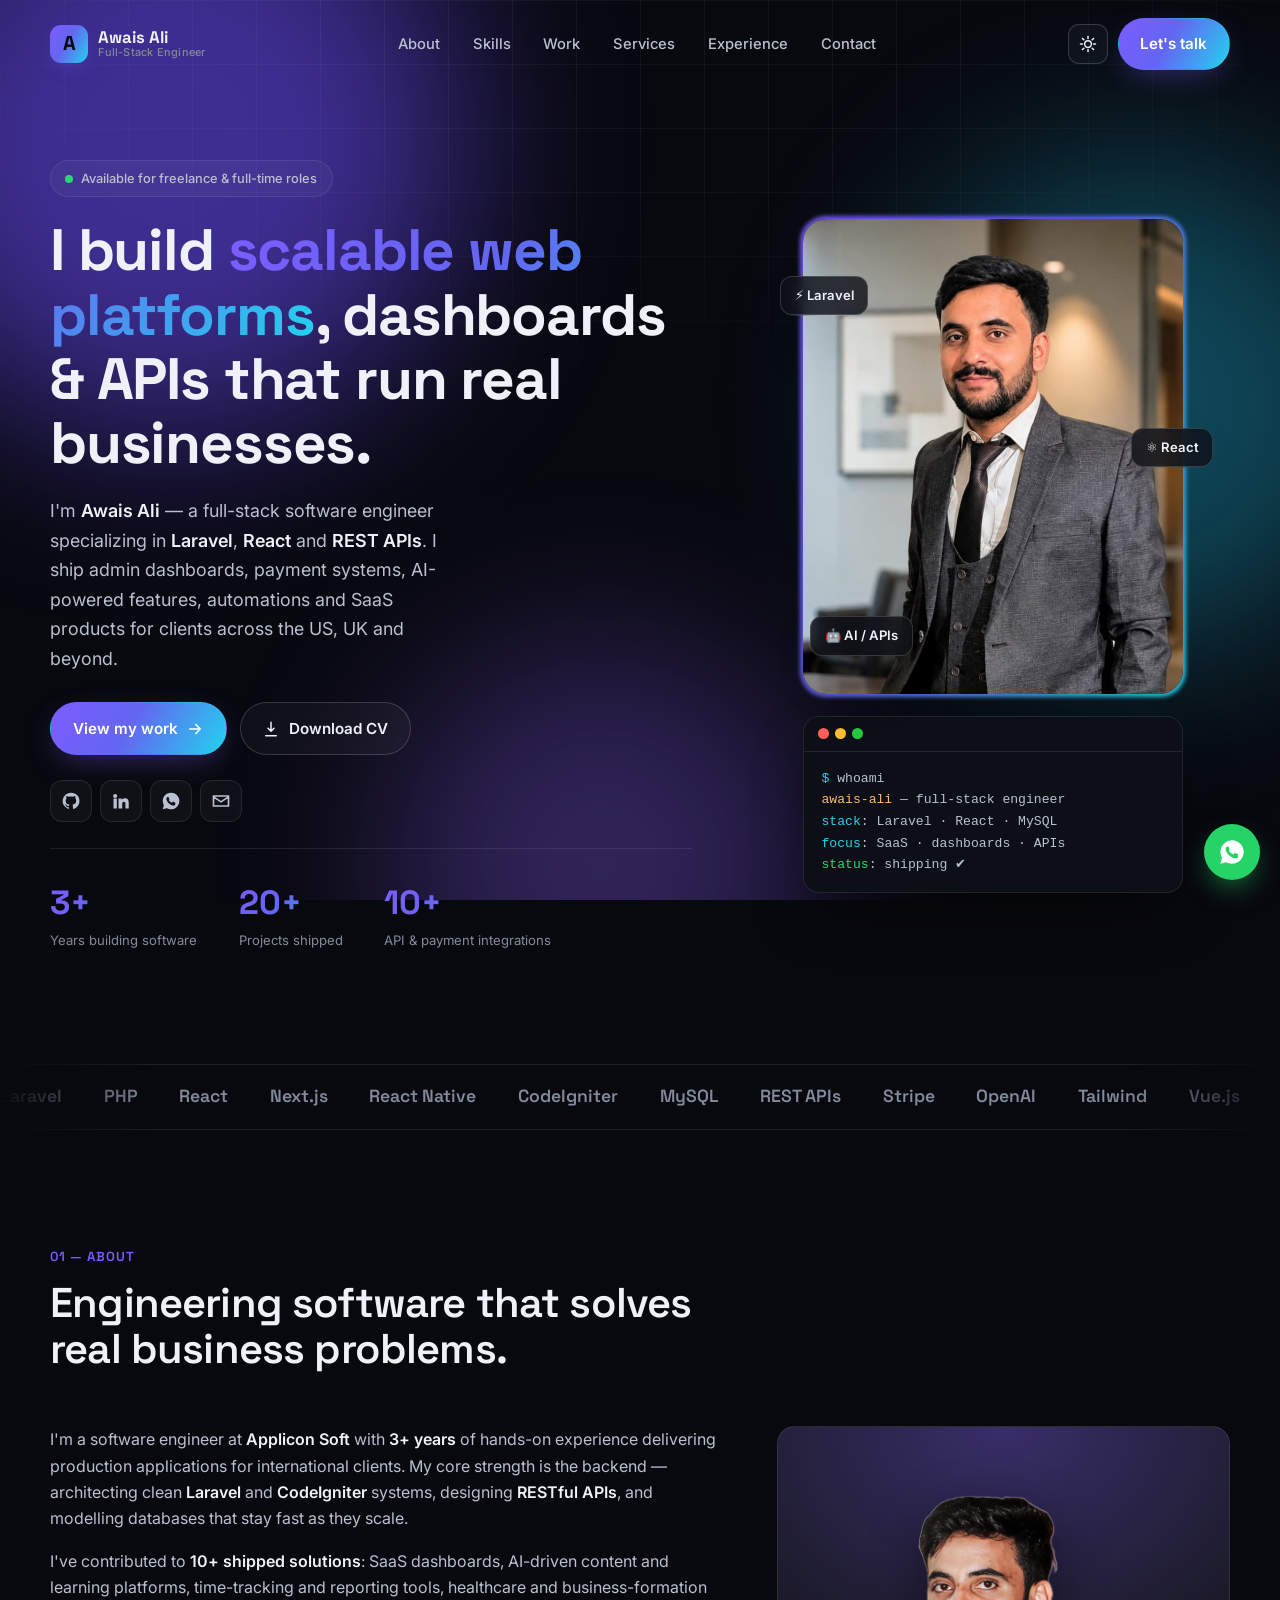
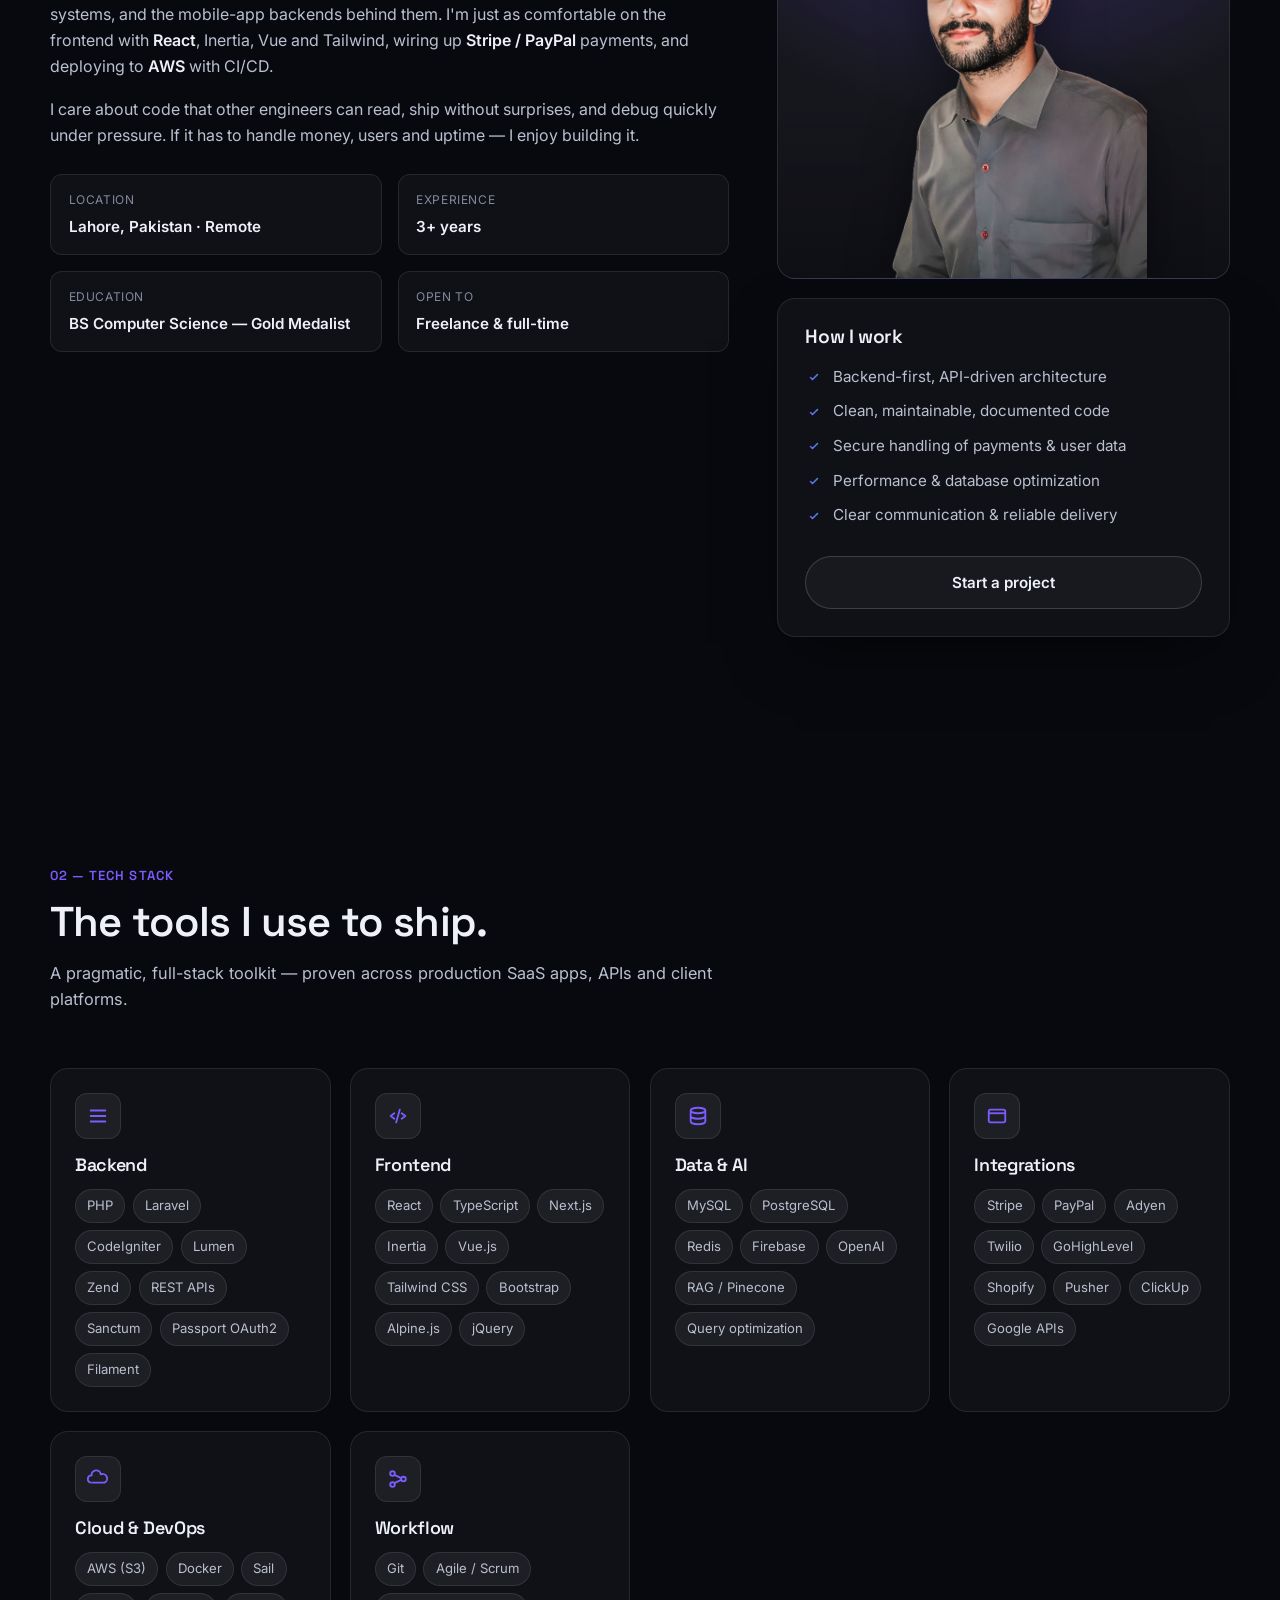
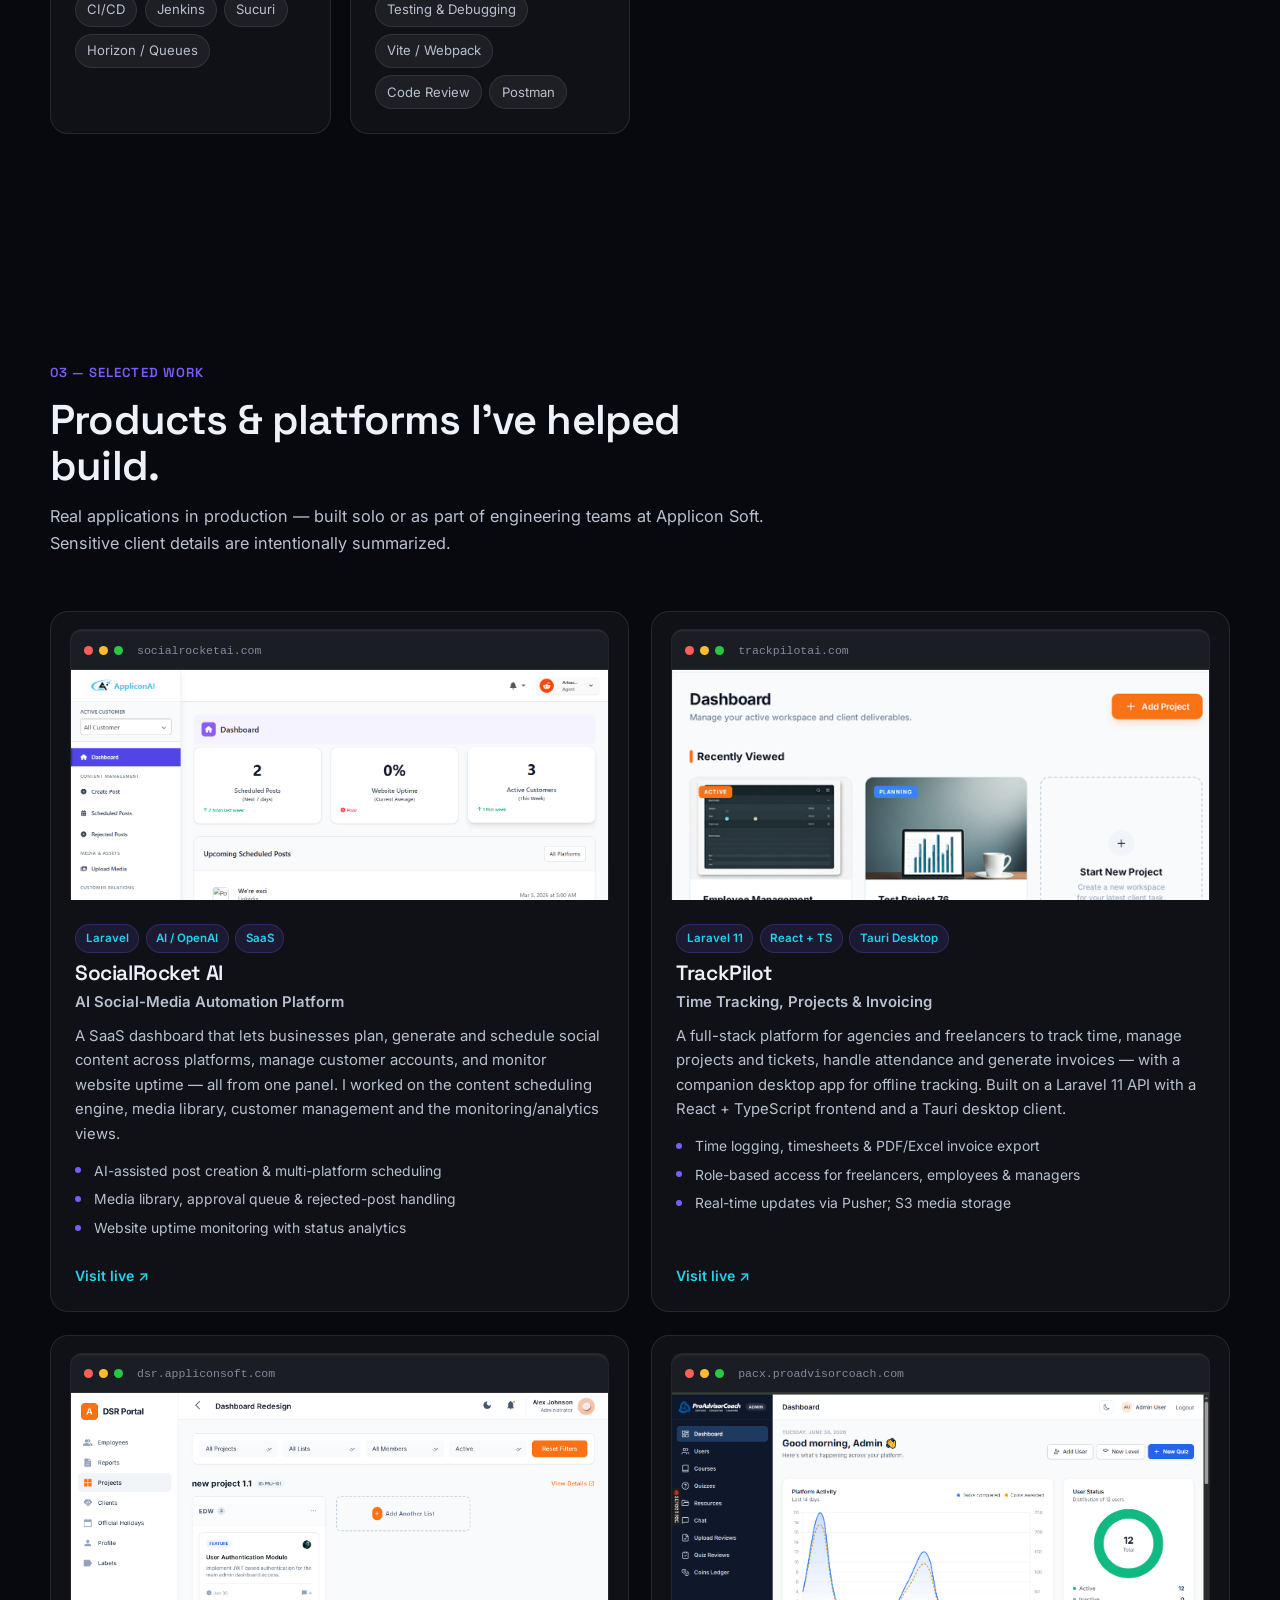
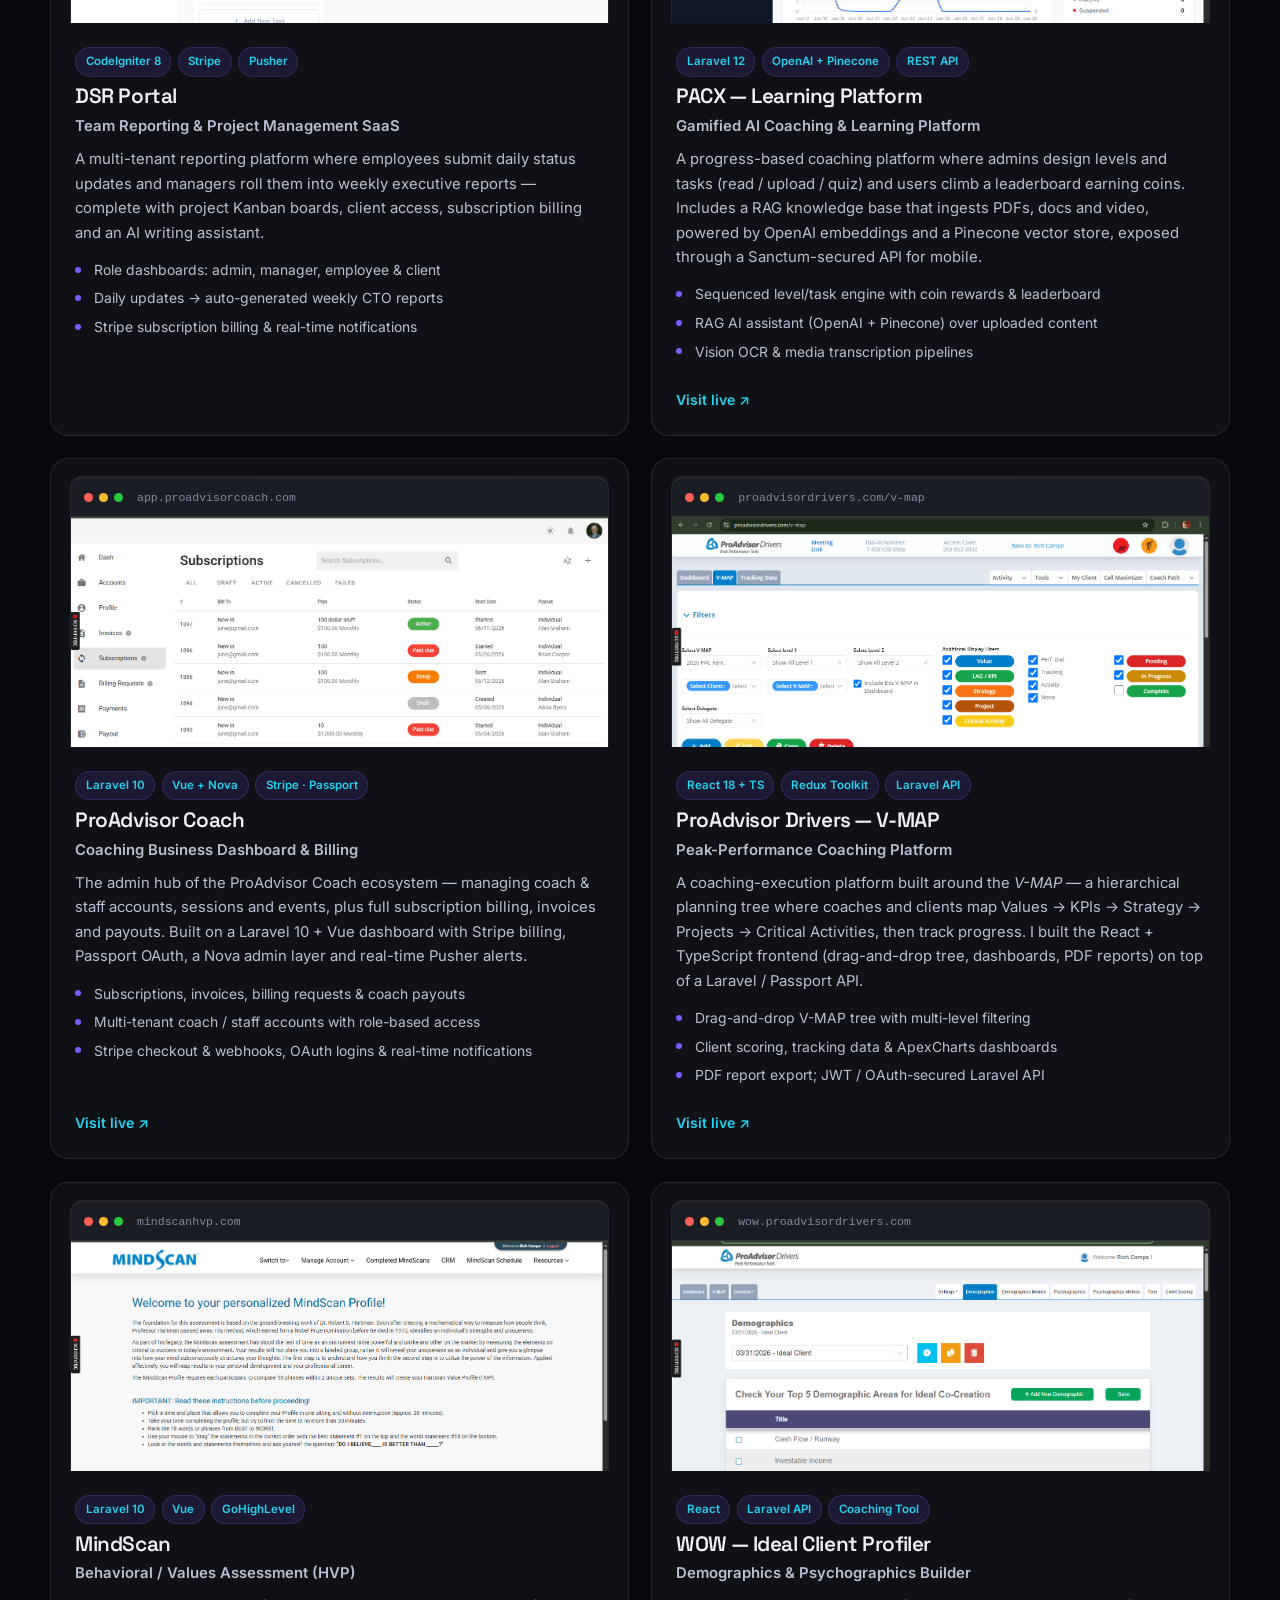
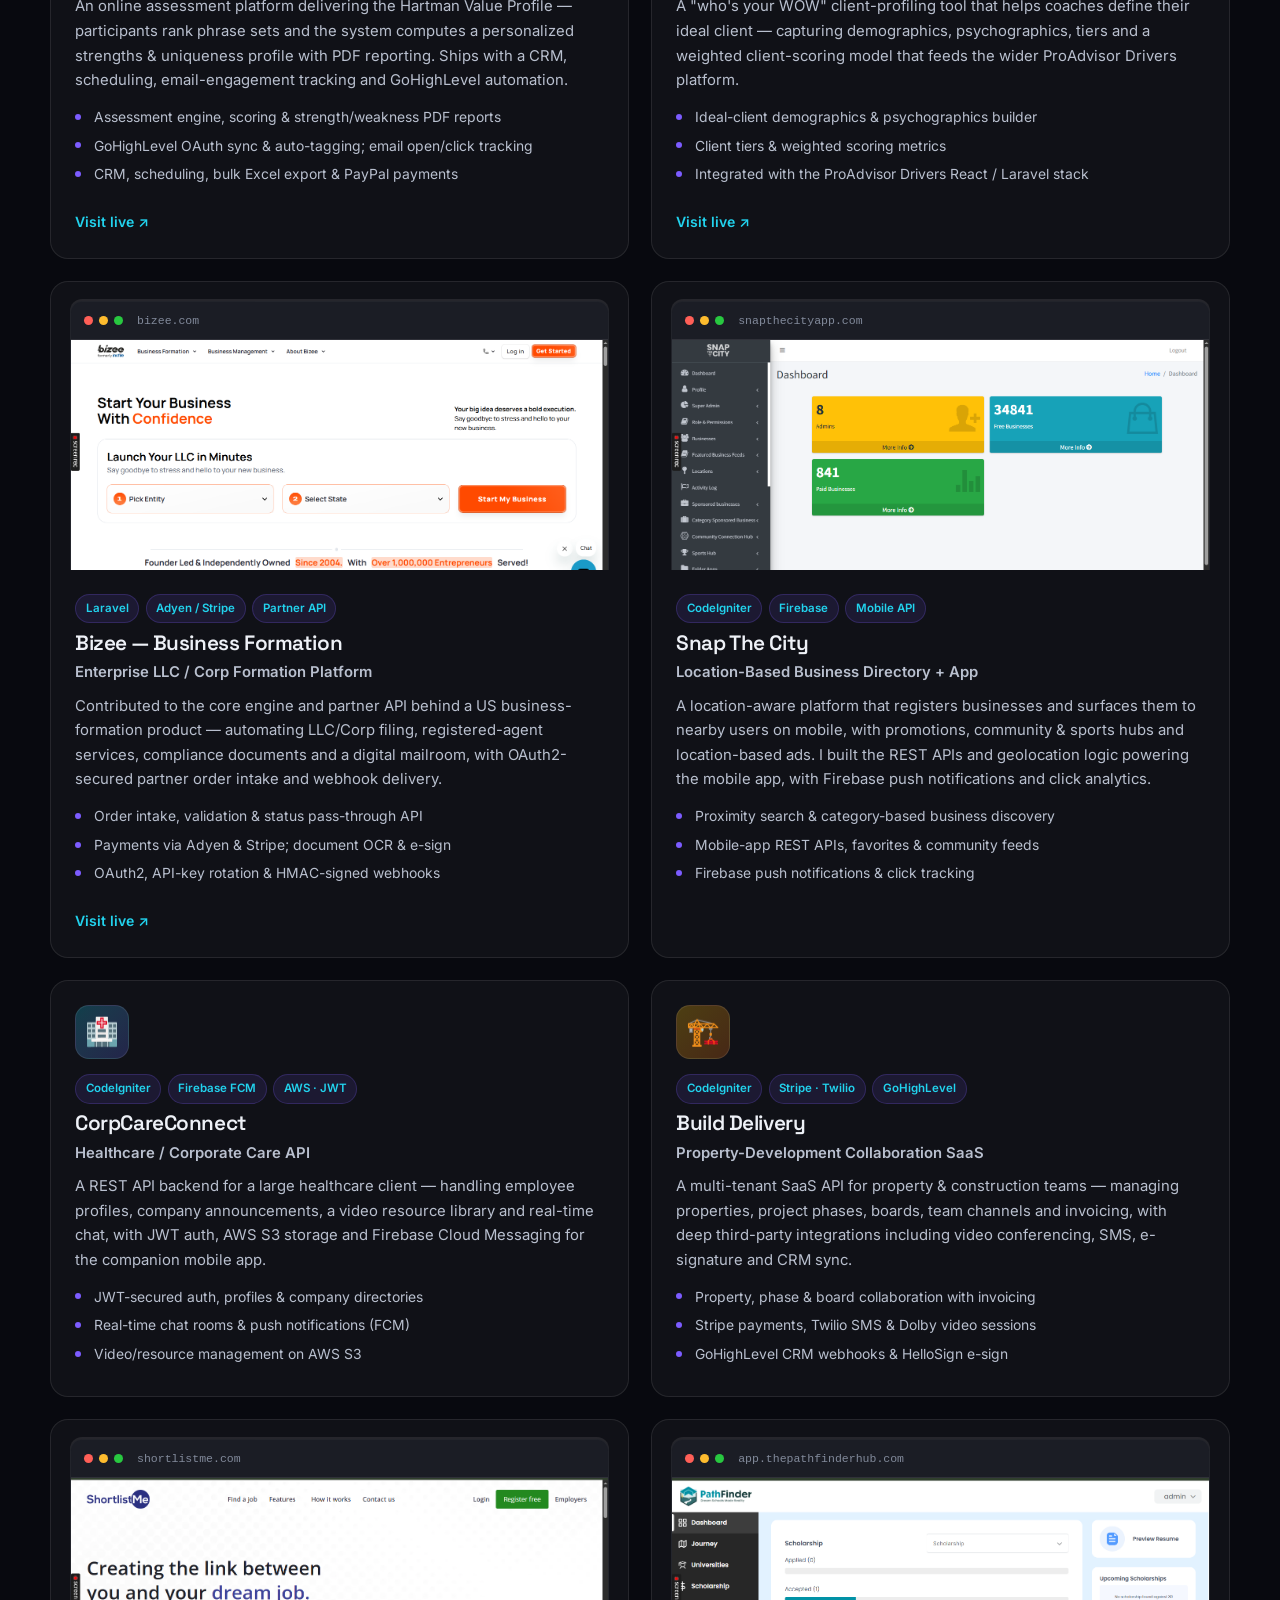
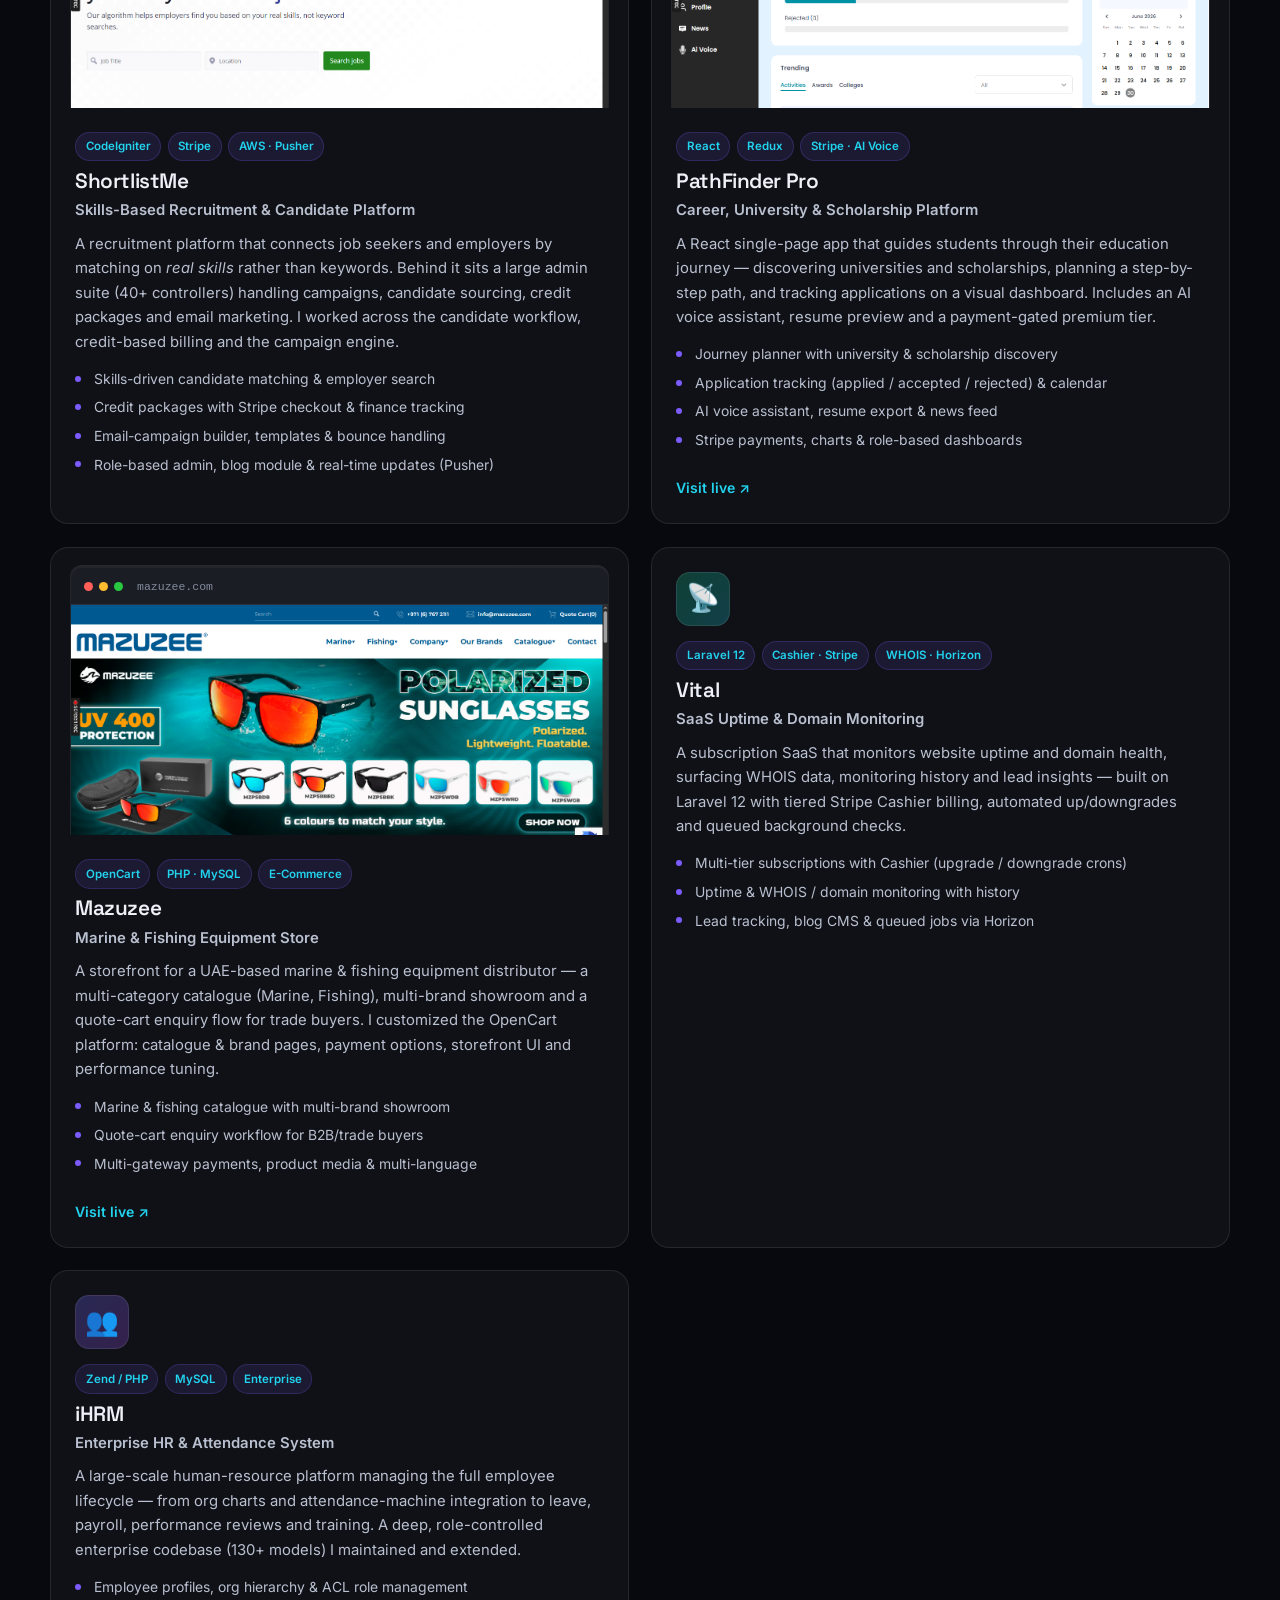
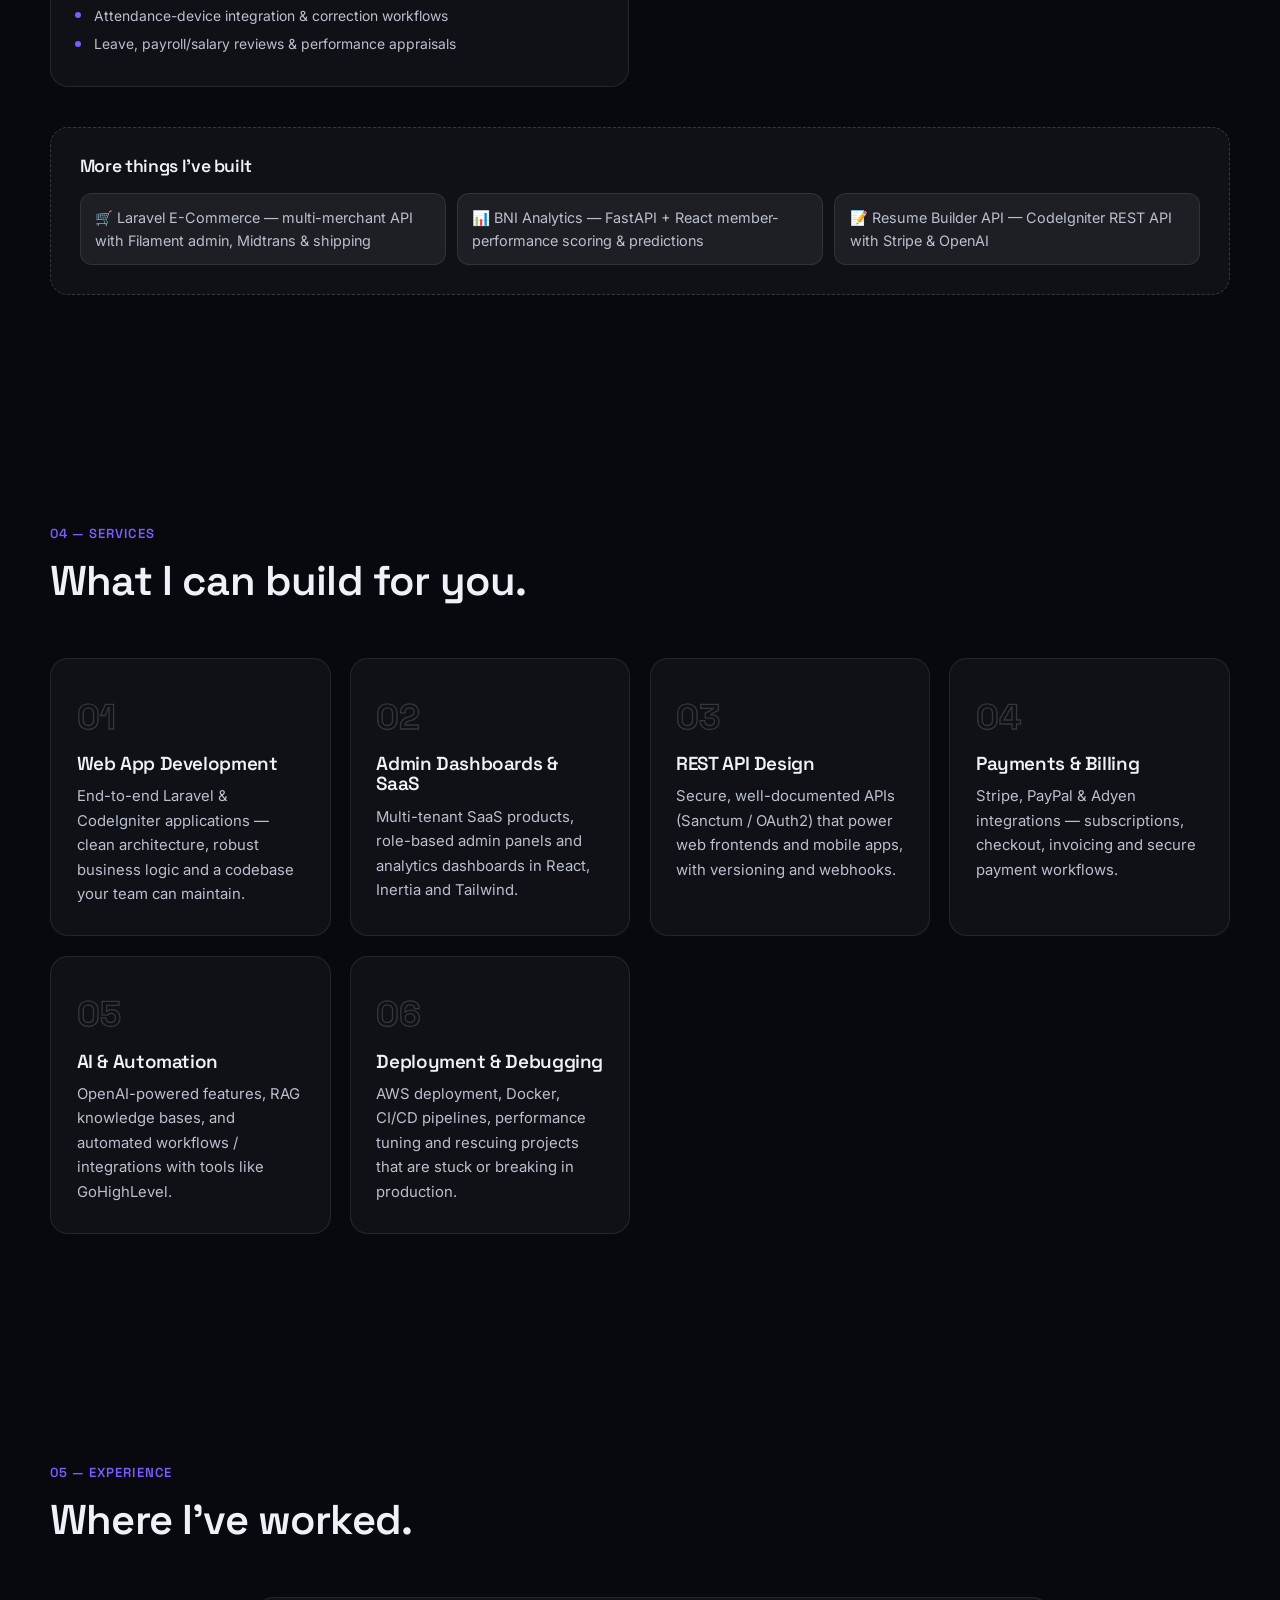
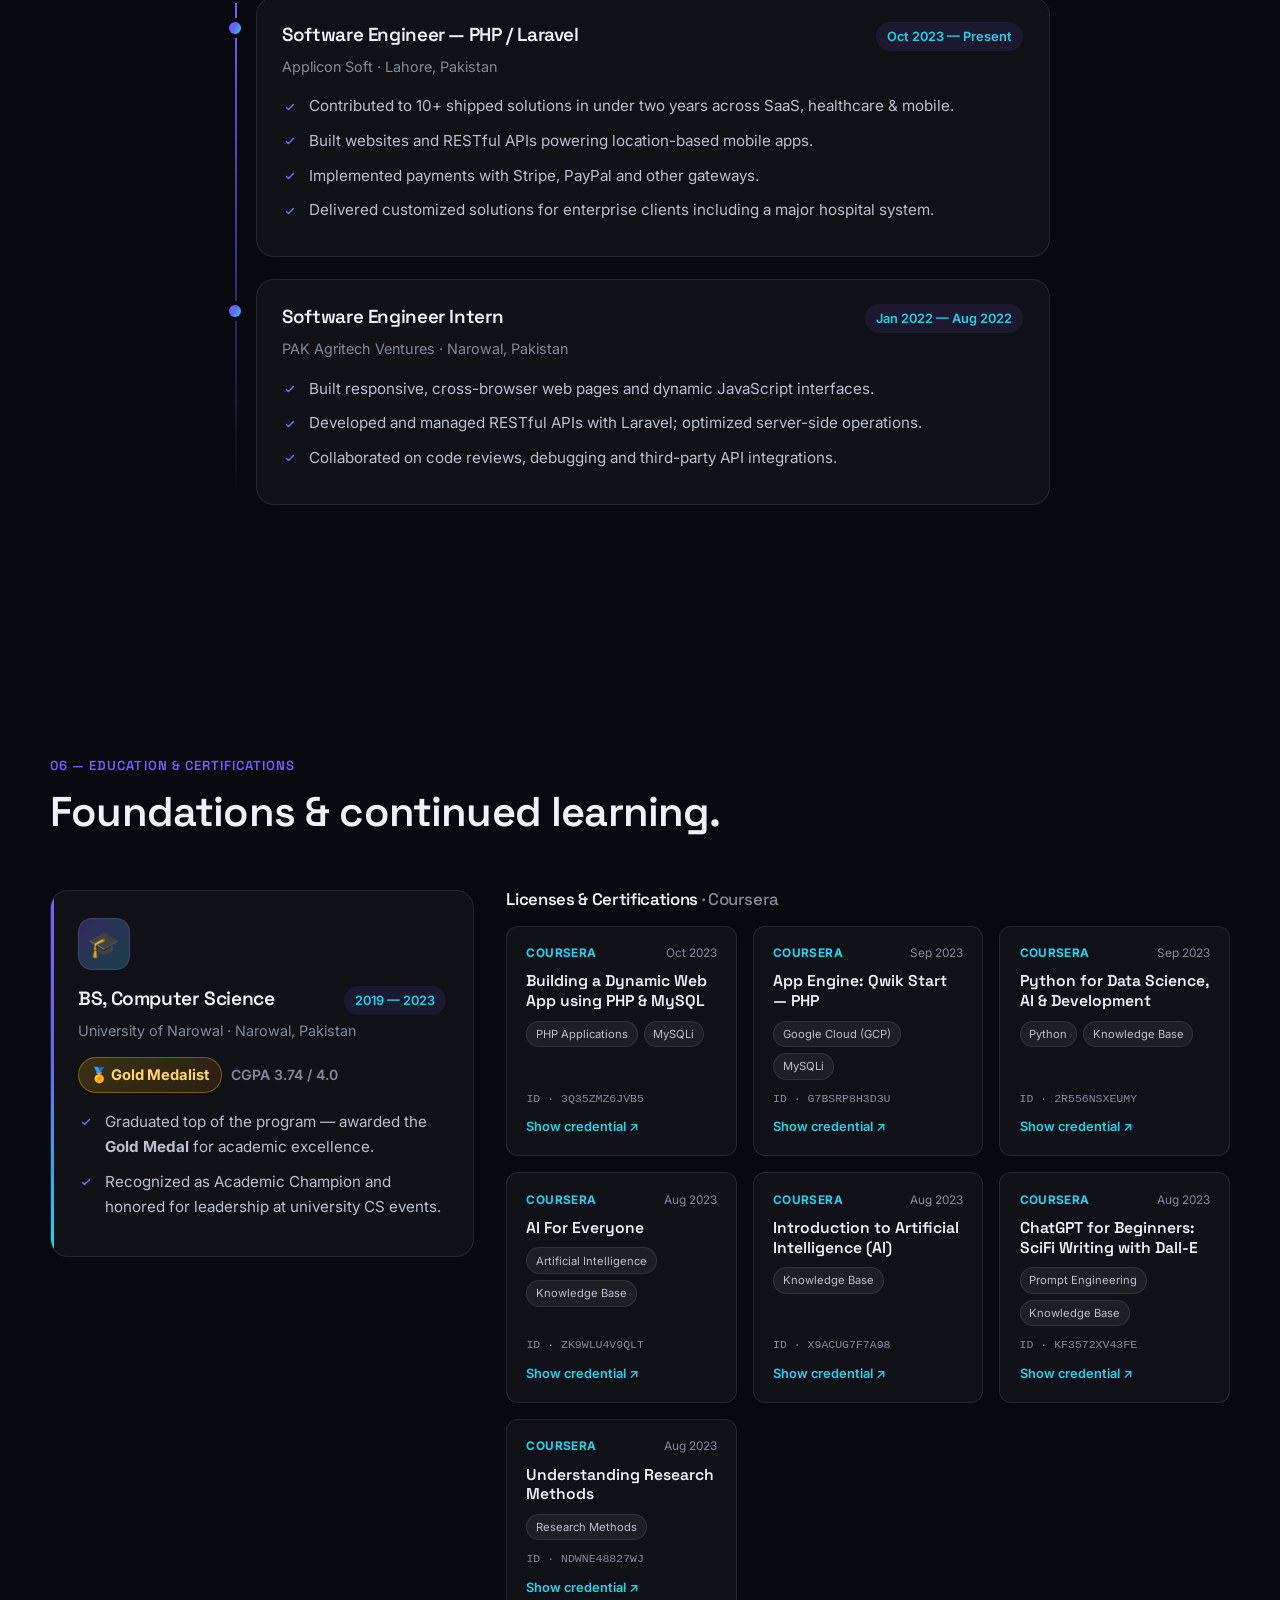
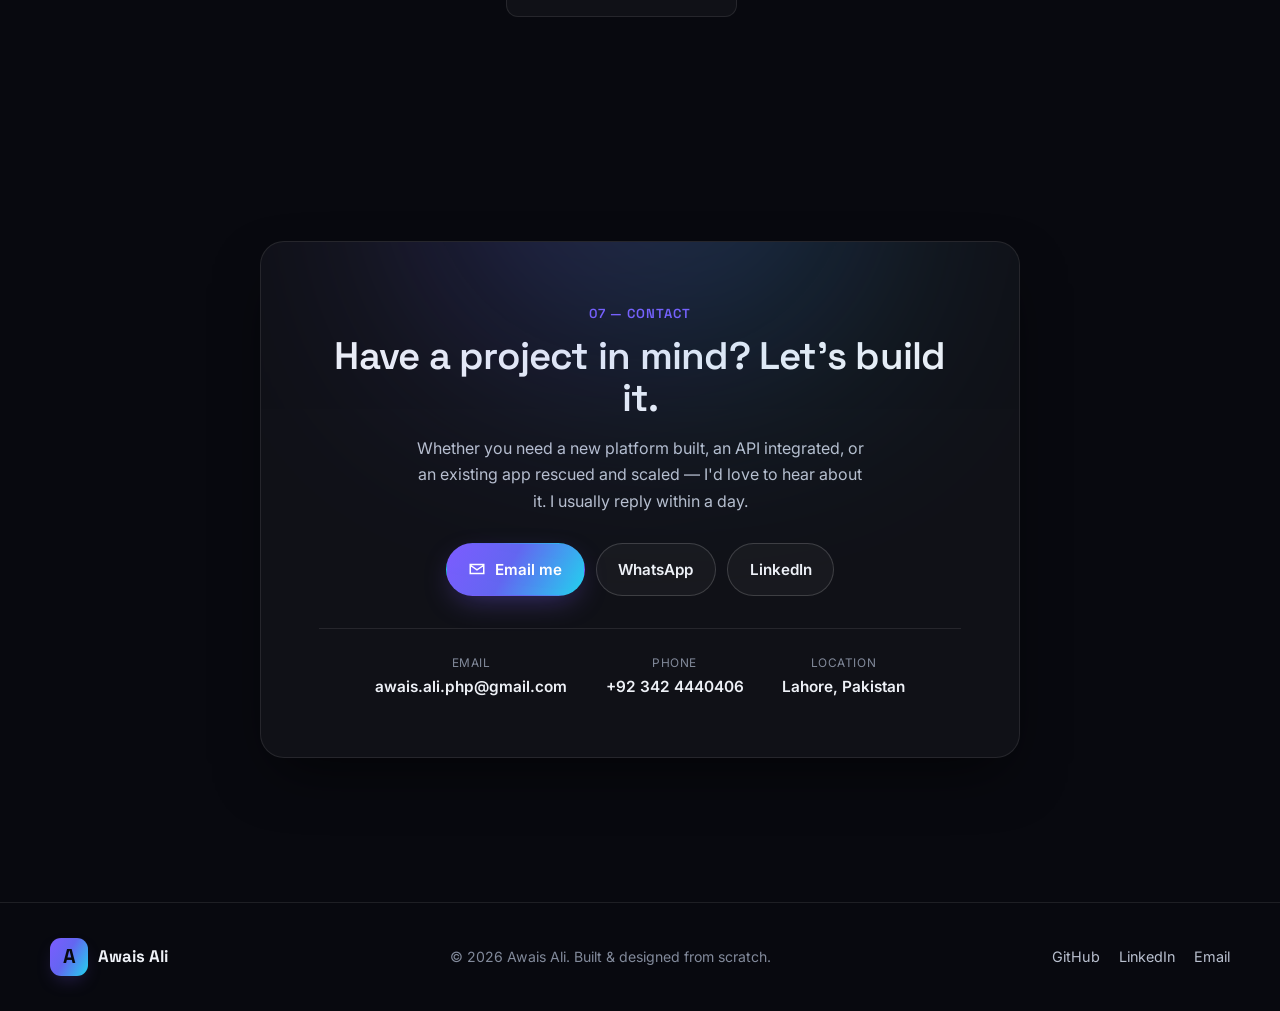
==== commit af28b4b5: "Add ProAdvisor ecosystem case studies (Rich Lori Campe) - New cards: ProAdvisor Coach (app.proadviso" ====
--- a/index.html
+++ b/index.html
@@ -417,8 +417,8 @@
             </div>
             <div class="work-body">
               <div class="work-tags"><span>Laravel 12</span><span>OpenAI + Pinecone</span><span>REST API</span></div>
-              <h3>PACX — ProAdvisor Coach</h3>
-              <p class="work-role">Gamified AI Learning Platform</p>
+              <h3>PACX — Learning Platform</h3>
+              <p class="work-role">Gamified AI Coaching &amp; Learning Platform</p>
               <p>A progress-based coaching platform where admins design levels and tasks (read / upload / quiz)
                 and users climb a leaderboard earning coins. Includes a RAG knowledge base that ingests PDFs,
                 docs and video, powered by OpenAI embeddings and a Pinecone vector store, exposed through a
@@ -429,6 +429,103 @@
                 <li>Vision OCR &amp; media transcription pipelines</li>
               </ul>
               <a class="work-link" href="https://pacx.proadvisorcoach.com/" target="_blank" rel="noopener">Visit live ↗</a>
+            </div>
+          </article>
+
+          <!-- ProAdvisor Coach -->
+          <article class="work-card feature" data-reveal data-tilt>
+            <div class="work-shot">
+              <div class="browser">
+                <div class="browser-bar"><i></i><i></i><i></i><span>app.proadvisorcoach.com</span></div>
+                <img src="images/projects/proadvisorcoach.png" loading="lazy" alt="ProAdvisor Coach dashboard — subscriptions, billing and coach payouts" />
+              </div>
+            </div>
+            <div class="work-body">
+              <div class="work-tags"><span>Laravel 10</span><span>Vue + Nova</span><span>Stripe · Passport</span></div>
+              <h3>ProAdvisor Coach</h3>
+              <p class="work-role">Coaching Business Dashboard &amp; Billing</p>
+              <p>The admin hub of the ProAdvisor Coach ecosystem — managing coach &amp; staff accounts, sessions
+                and events, plus full subscription billing, invoices and payouts. Built on a Laravel 10 + Vue
+                dashboard with Stripe billing, Passport OAuth, a Nova admin layer and real-time Pusher alerts.</p>
+              <ul class="work-feats">
+                <li>Subscriptions, invoices, billing requests &amp; coach payouts</li>
+                <li>Multi-tenant coach / staff accounts with role-based access</li>
+                <li>Stripe checkout &amp; webhooks, OAuth logins &amp; real-time notifications</li>
+              </ul>
+              <a class="work-link" href="https://app.proadvisorcoach.com/" target="_blank" rel="noopener">Visit live ↗</a>
+            </div>
+          </article>
+
+          <!-- ProAdvisor Drivers — V-MAP -->
+          <article class="work-card feature" data-reveal data-tilt>
+            <div class="work-shot">
+              <div class="browser">
+                <div class="browser-bar"><i></i><i></i><i></i><span>proadvisordrivers.com/v-map</span></div>
+                <img src="images/projects/proadvisordrivers.png" loading="lazy" alt="ProAdvisor Drivers V-MAP — value, KPI, strategy and project planning tree" />
+              </div>
+            </div>
+            <div class="work-body">
+              <div class="work-tags"><span>React 18 + TS</span><span>Redux Toolkit</span><span>Laravel API</span></div>
+              <h3>ProAdvisor Drivers — V-MAP</h3>
+              <p class="work-role">Peak-Performance Coaching Platform</p>
+              <p>A coaching-execution platform built around the <em>V-MAP</em> — a hierarchical planning tree where
+                coaches and clients map Values → KPIs → Strategy → Projects → Critical Activities, then track
+                progress. I built the React + TypeScript frontend (drag-and-drop tree, dashboards, PDF reports)
+                on top of a Laravel / Passport API.</p>
+              <ul class="work-feats">
+                <li>Drag-and-drop V-MAP tree with multi-level filtering</li>
+                <li>Client scoring, tracking data &amp; ApexCharts dashboards</li>
+                <li>PDF report export; JWT / OAuth-secured Laravel API</li>
+              </ul>
+              <a class="work-link" href="https://proadvisordrivers.com/" target="_blank" rel="noopener">Visit live ↗</a>
+            </div>
+          </article>
+
+          <!-- MindScan -->
+          <article class="work-card feature" data-reveal data-tilt>
+            <div class="work-shot">
+              <div class="browser">
+                <div class="browser-bar"><i></i><i></i><i></i><span>mindscanhvp.com</span></div>
+                <img src="images/projects/mindscan.png" loading="lazy" alt="MindScan — Hartman Value Profile behavioral assessment platform" />
+              </div>
+            </div>
+            <div class="work-body">
+              <div class="work-tags"><span>Laravel 10</span><span>Vue</span><span>GoHighLevel</span></div>
+              <h3>MindScan</h3>
+              <p class="work-role">Behavioral / Values Assessment (HVP)</p>
+              <p>An online assessment platform delivering the Hartman Value Profile — participants rank phrase sets
+                and the system computes a personalized strengths &amp; uniqueness profile with PDF reporting. Ships
+                with a CRM, scheduling, email-engagement tracking and GoHighLevel automation.</p>
+              <ul class="work-feats">
+                <li>Assessment engine, scoring &amp; strength/weakness PDF reports</li>
+                <li>GoHighLevel OAuth sync &amp; auto-tagging; email open/click tracking</li>
+                <li>CRM, scheduling, bulk Excel export &amp; PayPal payments</li>
+              </ul>
+              <a class="work-link" href="https://mindscanhvp.com/" target="_blank" rel="noopener">Visit live ↗</a>
+            </div>
+          </article>
+
+          <!-- WOW -->
+          <article class="work-card feature" data-reveal data-tilt>
+            <div class="work-shot">
+              <div class="browser">
+                <div class="browser-bar"><i></i><i></i><i></i><span>wow.proadvisordrivers.com</span></div>
+                <img src="images/projects/wow.png" loading="lazy" alt="WOW ideal-client profiler — demographics, psychographics and client scoring" />
+              </div>
+            </div>
+            <div class="work-body">
+              <div class="work-tags"><span>React</span><span>Laravel API</span><span>Coaching Tool</span></div>
+              <h3>WOW — Ideal Client Profiler</h3>
+              <p class="work-role">Demographics &amp; Psychographics Builder</p>
+              <p>A "who's your WOW" client-profiling tool that helps coaches define their ideal client — capturing
+                demographics, psychographics, tiers and a weighted client-scoring model that feeds the wider
+                ProAdvisor Drivers platform.</p>
+              <ul class="work-feats">
+                <li>Ideal-client demographics &amp; psychographics builder</li>
+                <li>Client tiers &amp; weighted scoring metrics</li>
+                <li>Integrated with the ProAdvisor Drivers React / Laravel stack</li>
+              </ul>
+              <a class="work-link" href="https://wow.proadvisordrivers.com/" target="_blank" rel="noopener">Visit live ↗</a>
             </div>
           </article>
 
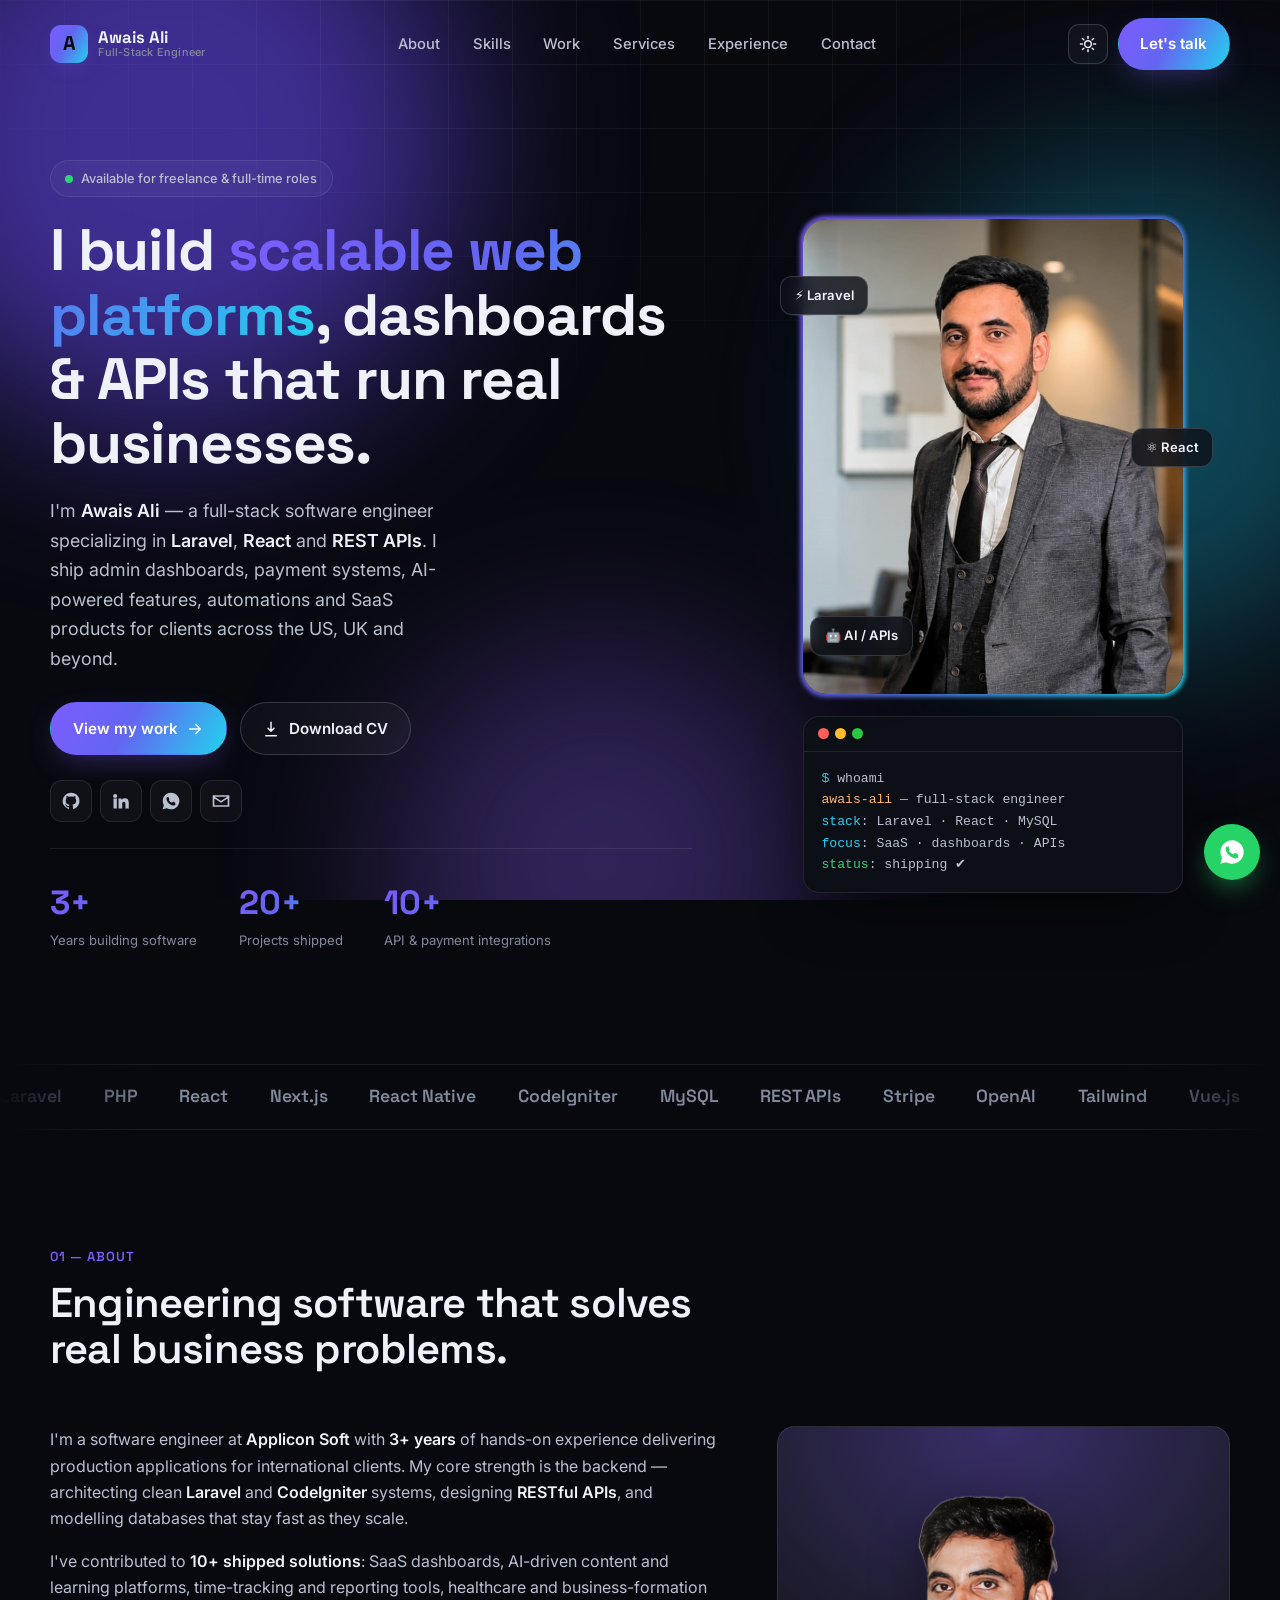
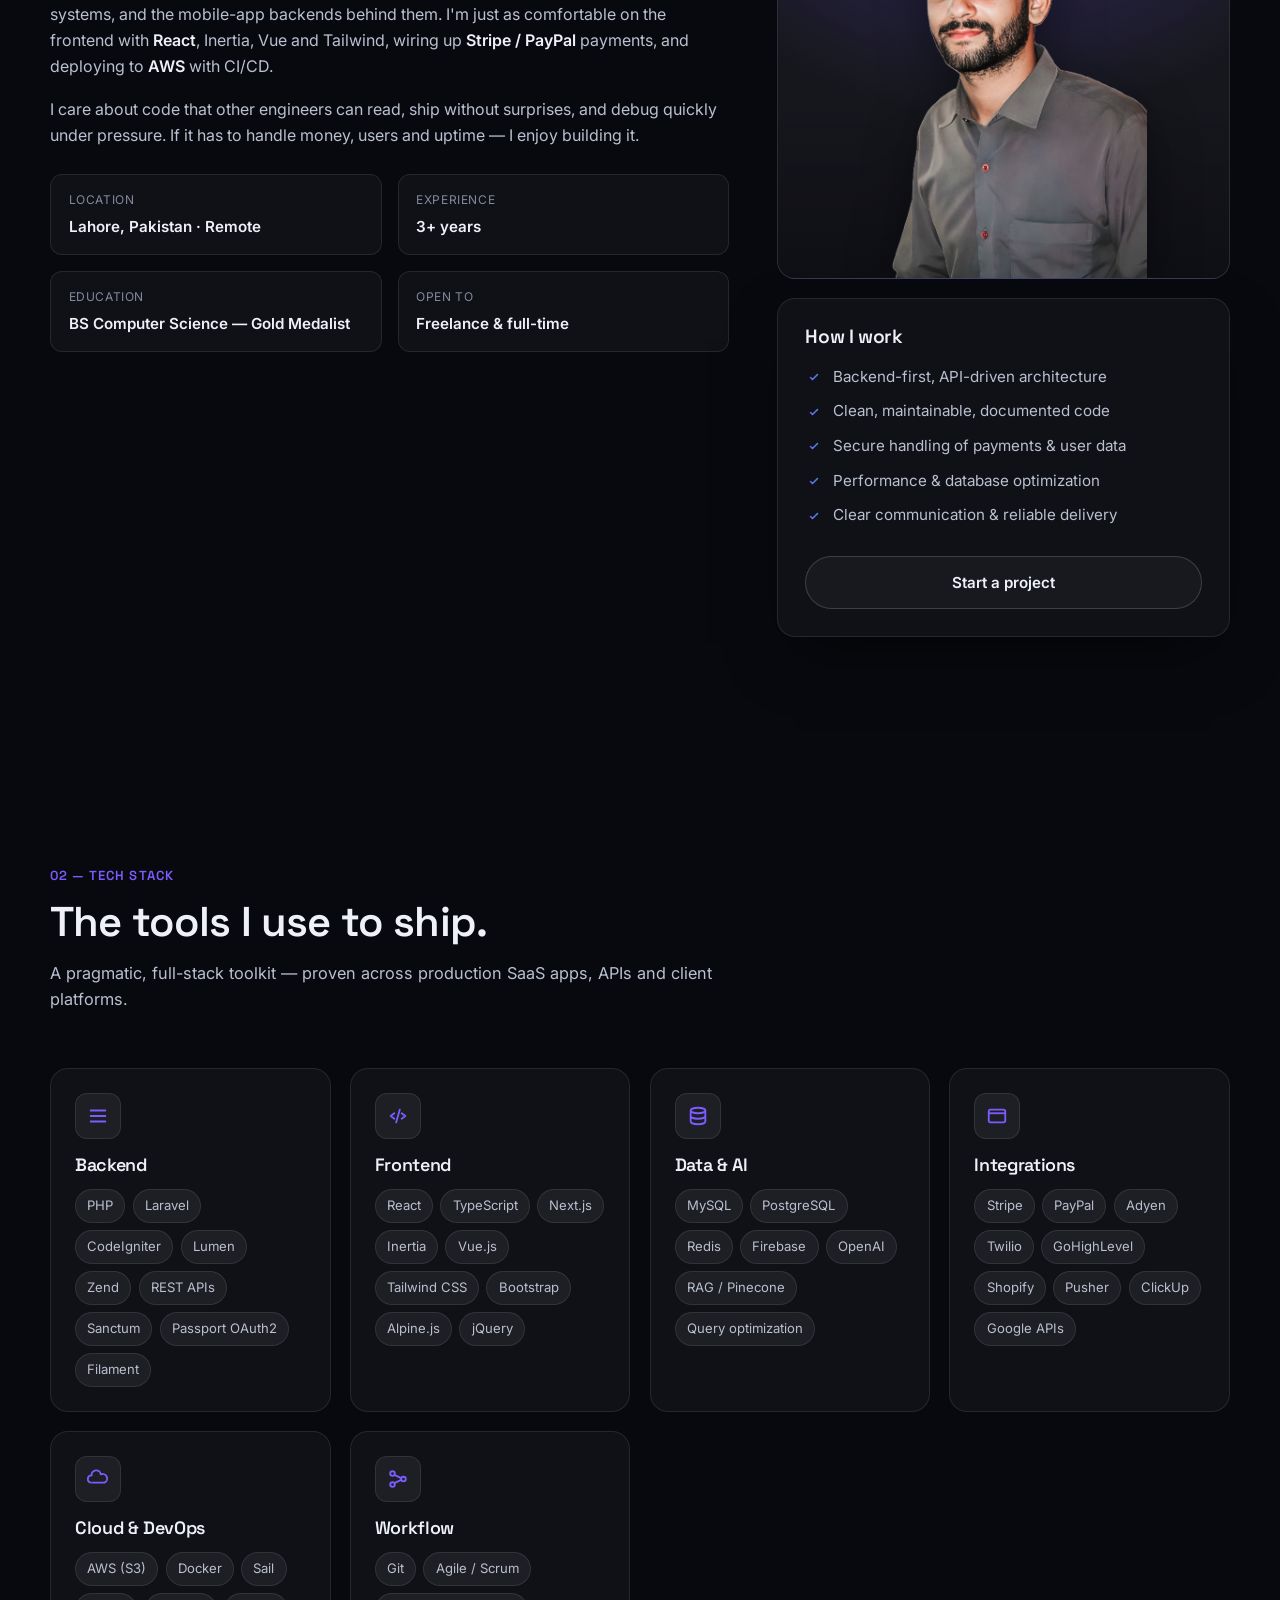
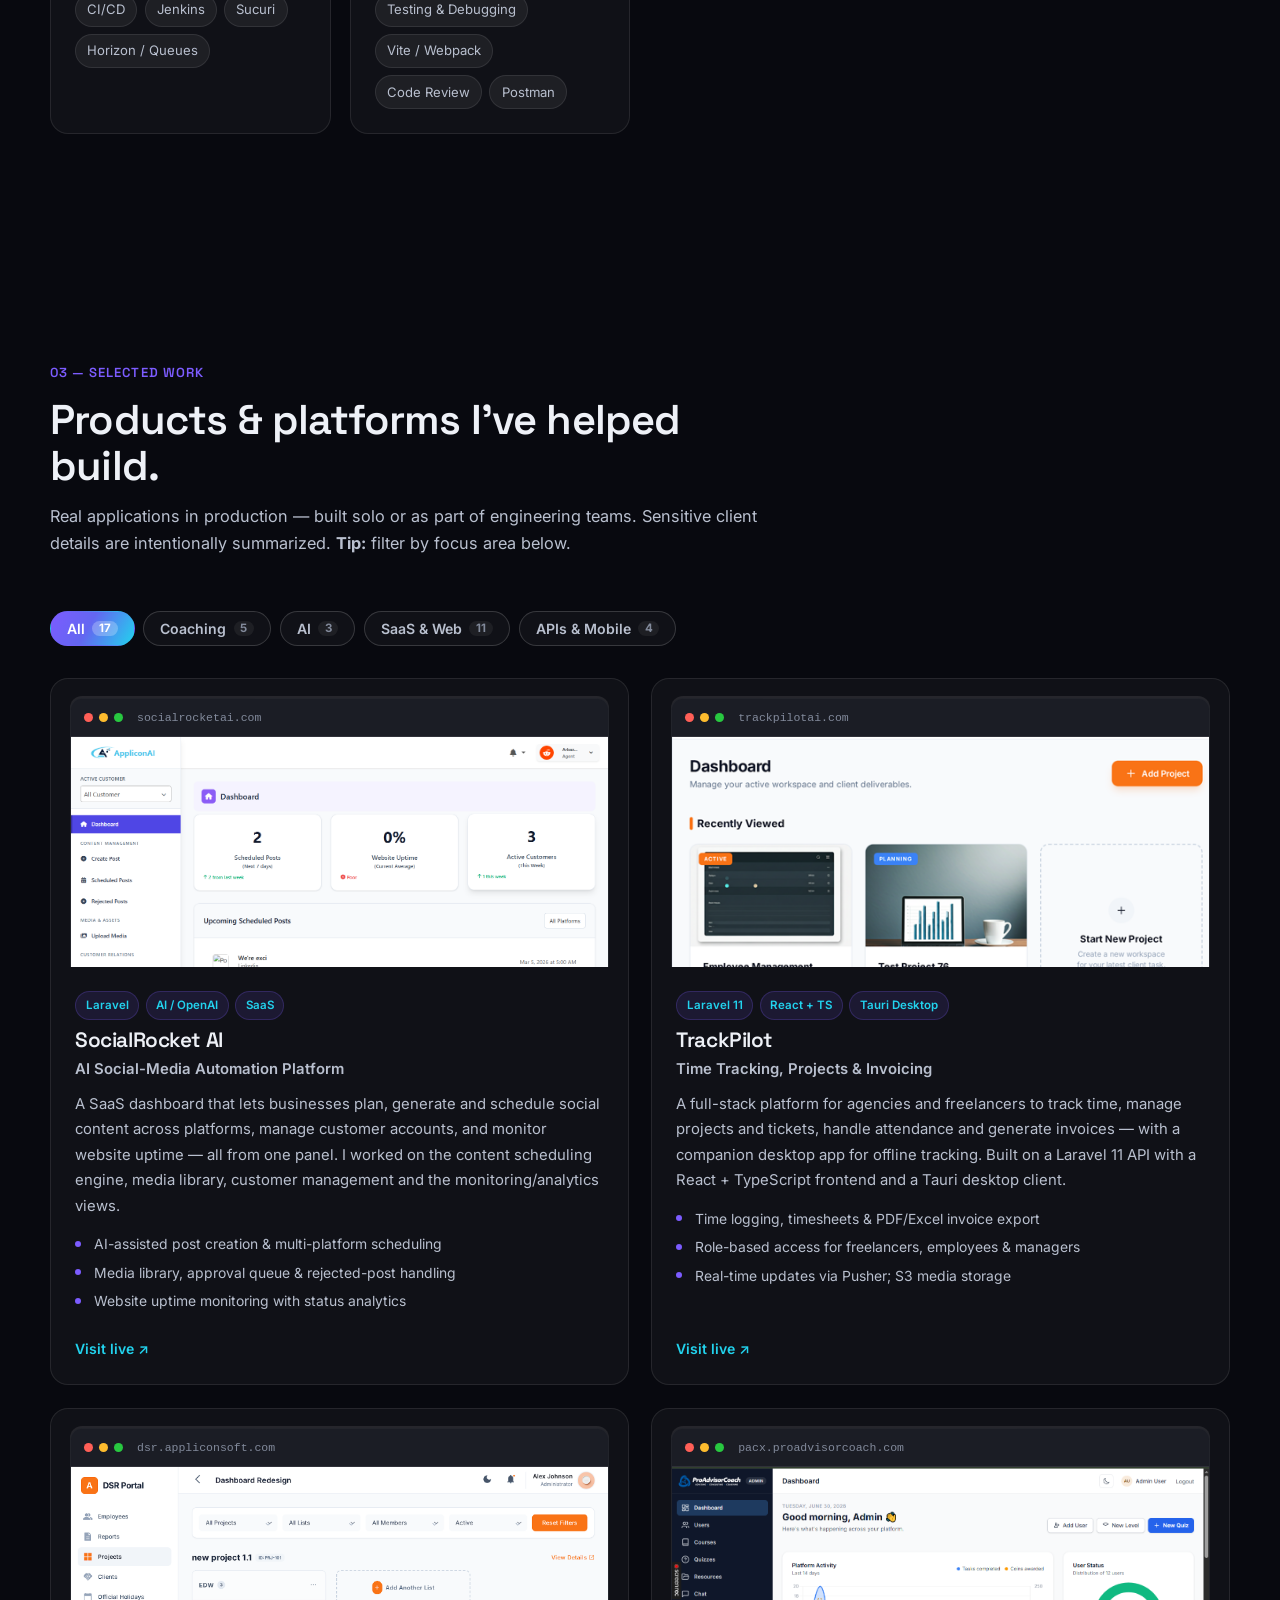
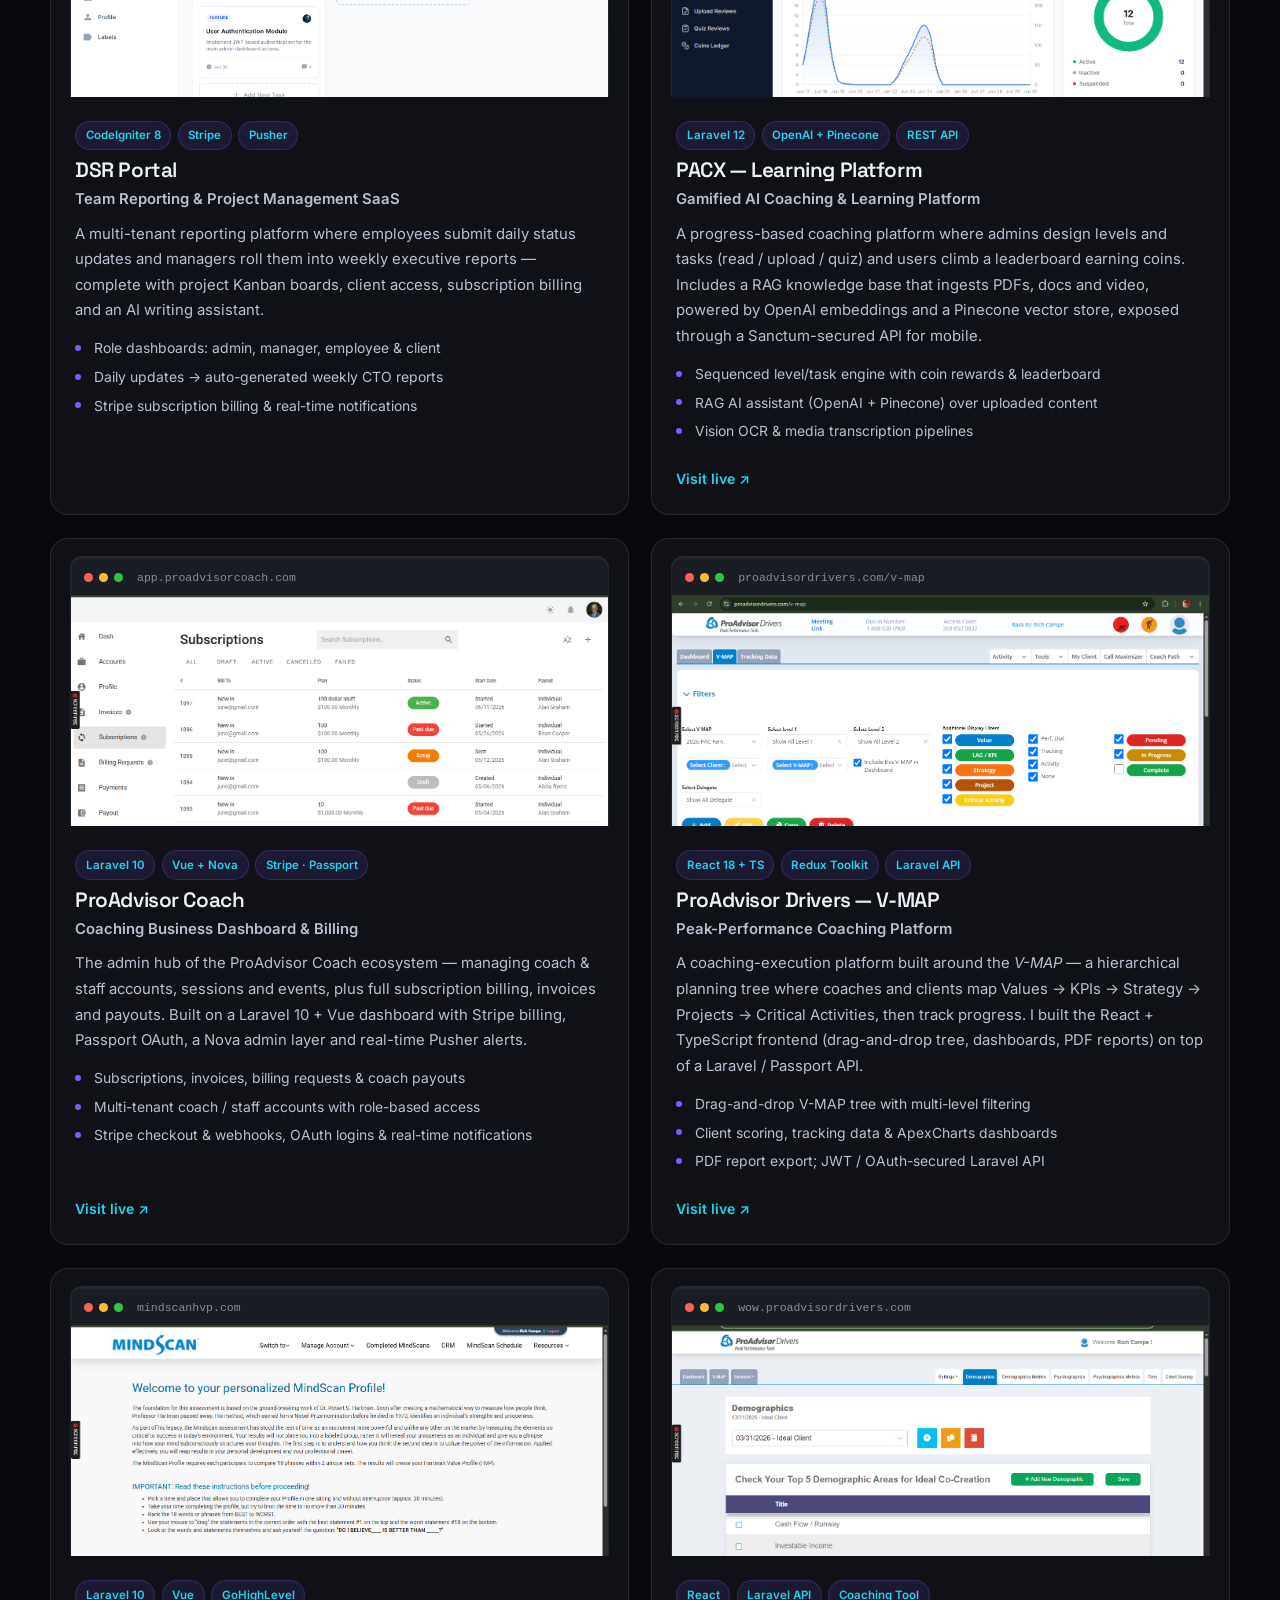
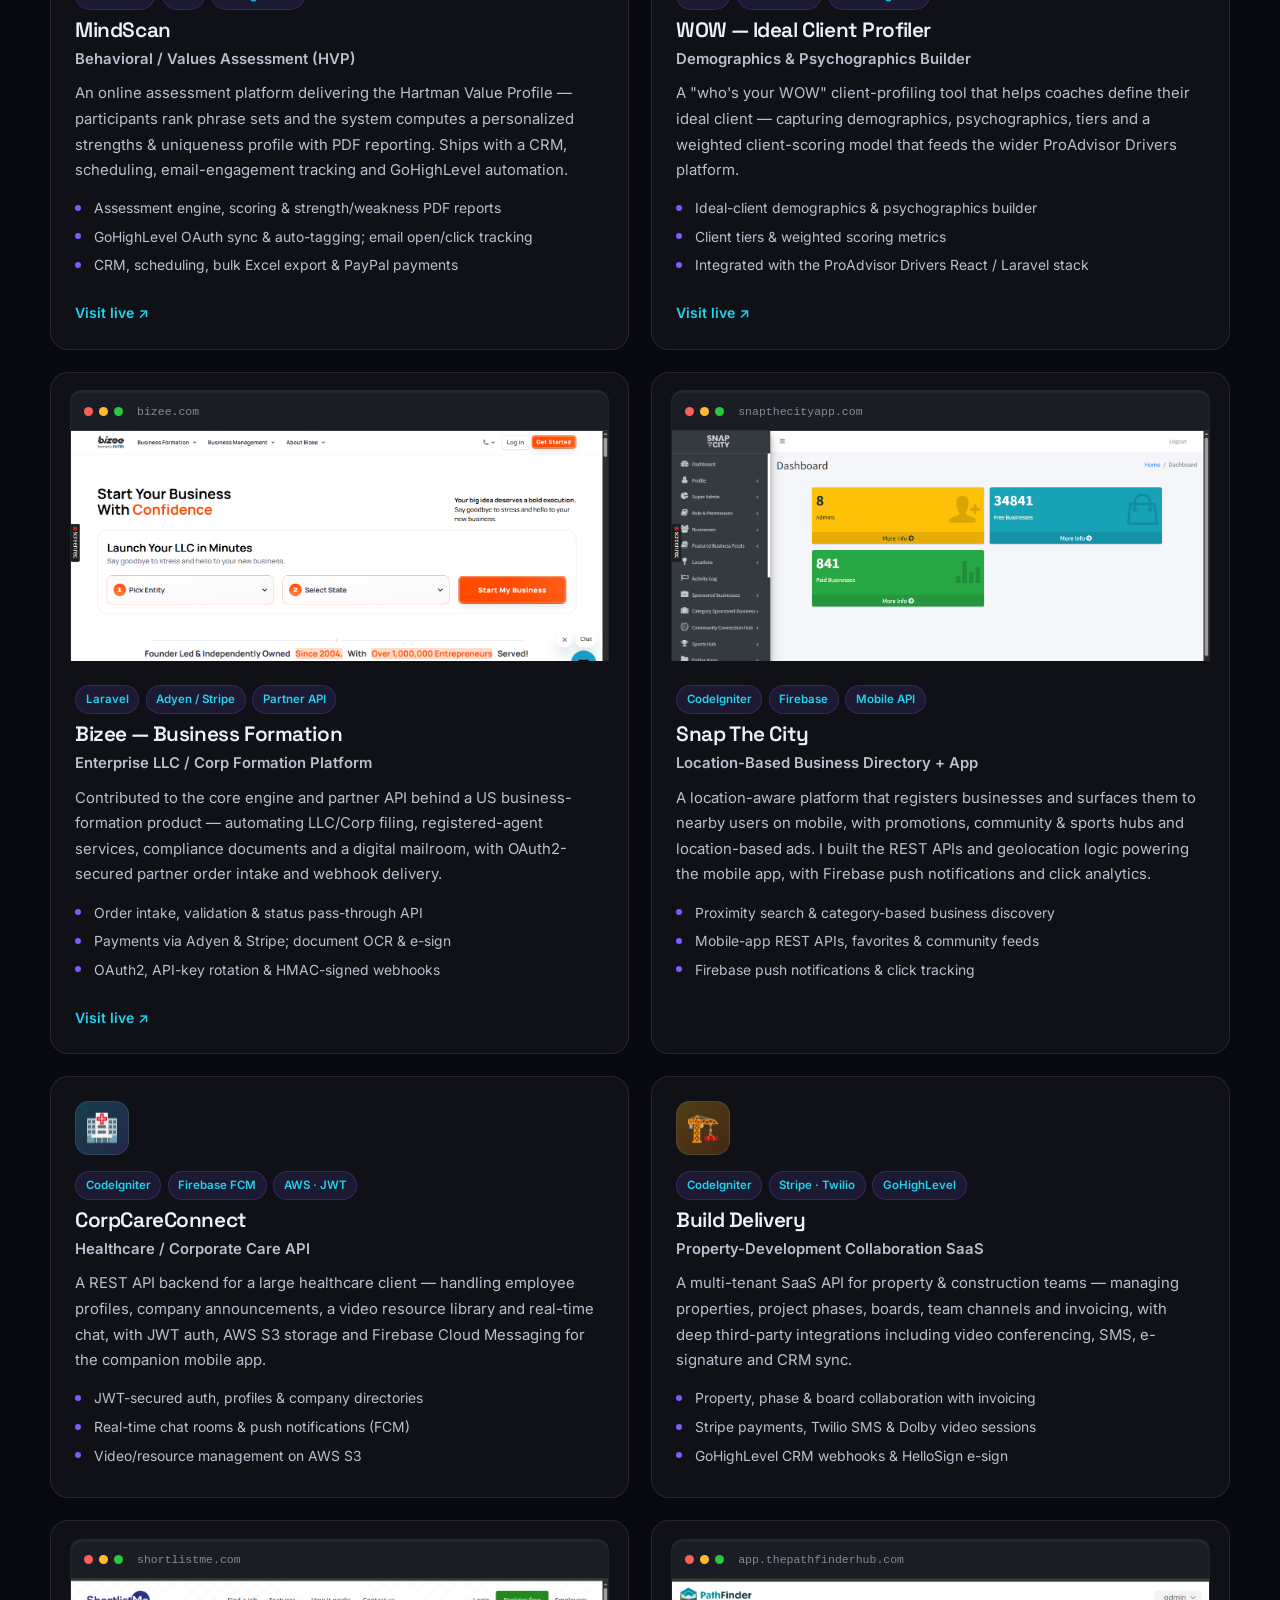
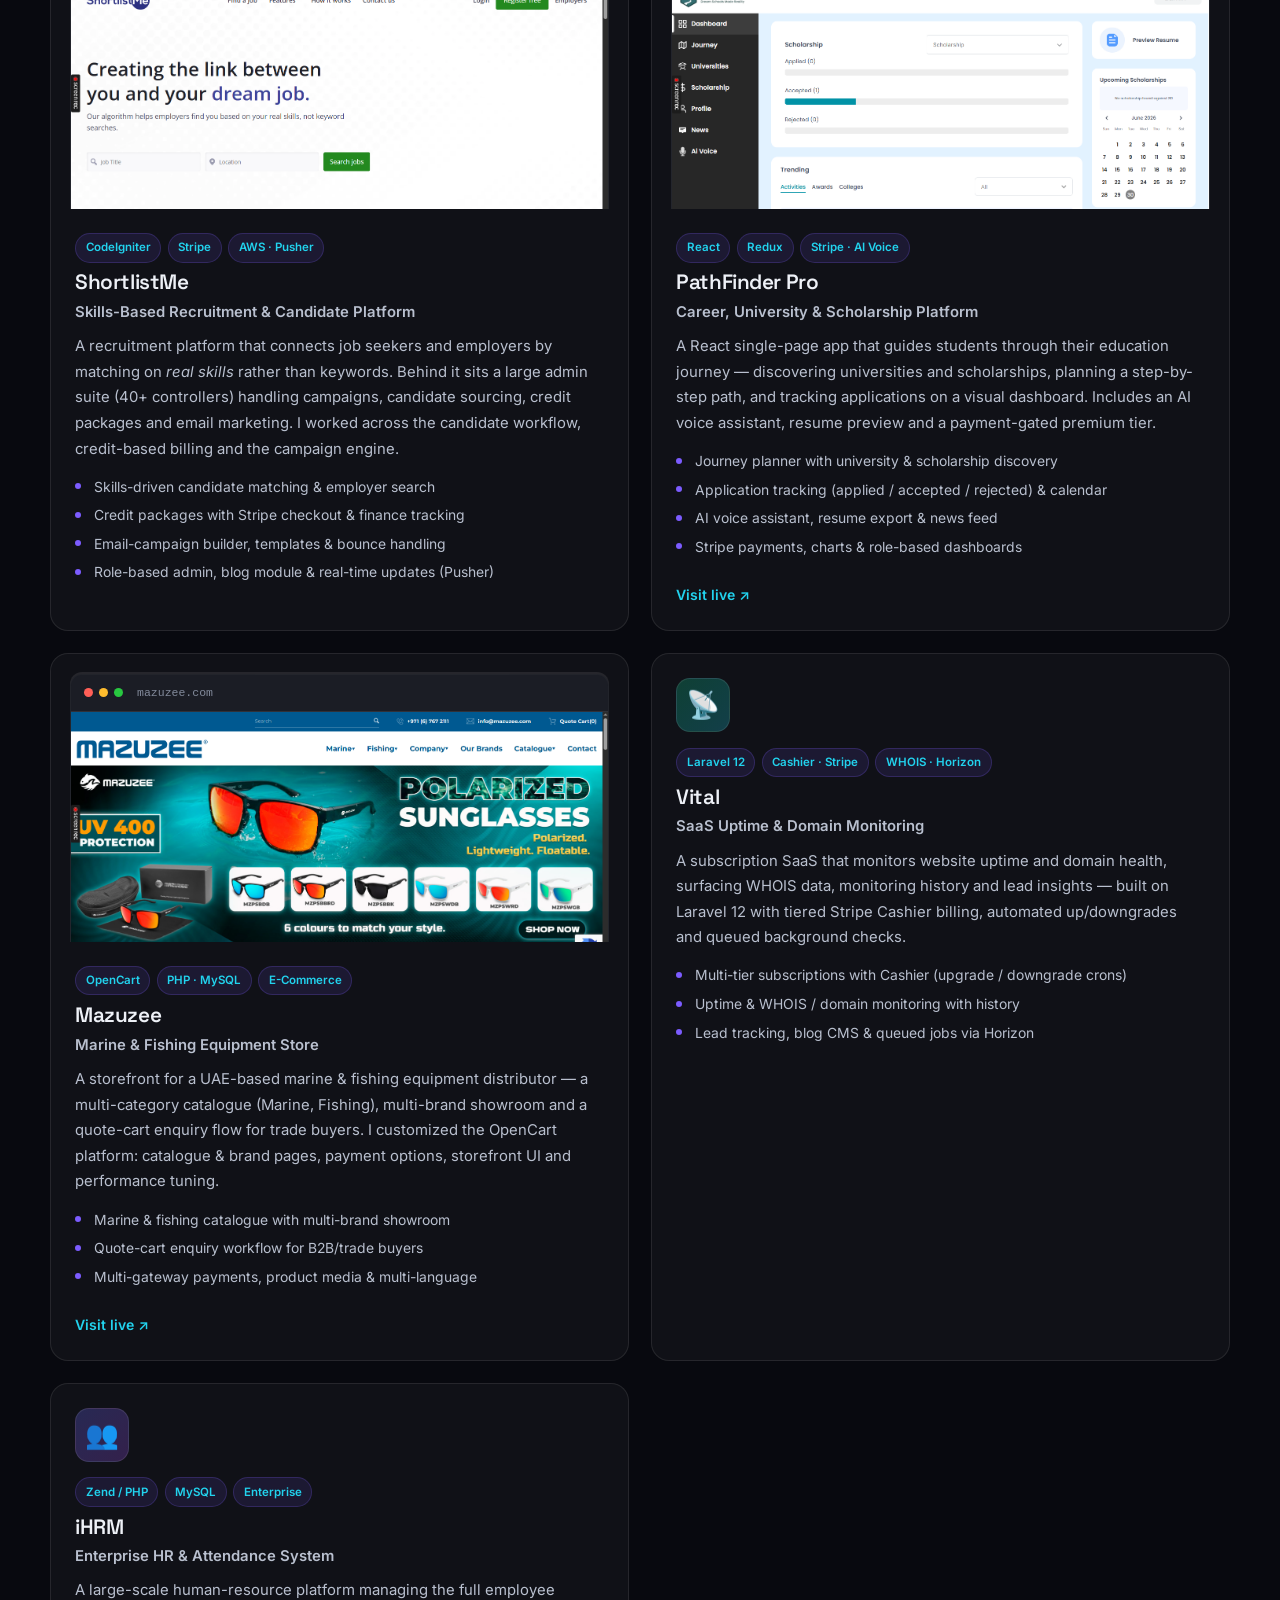
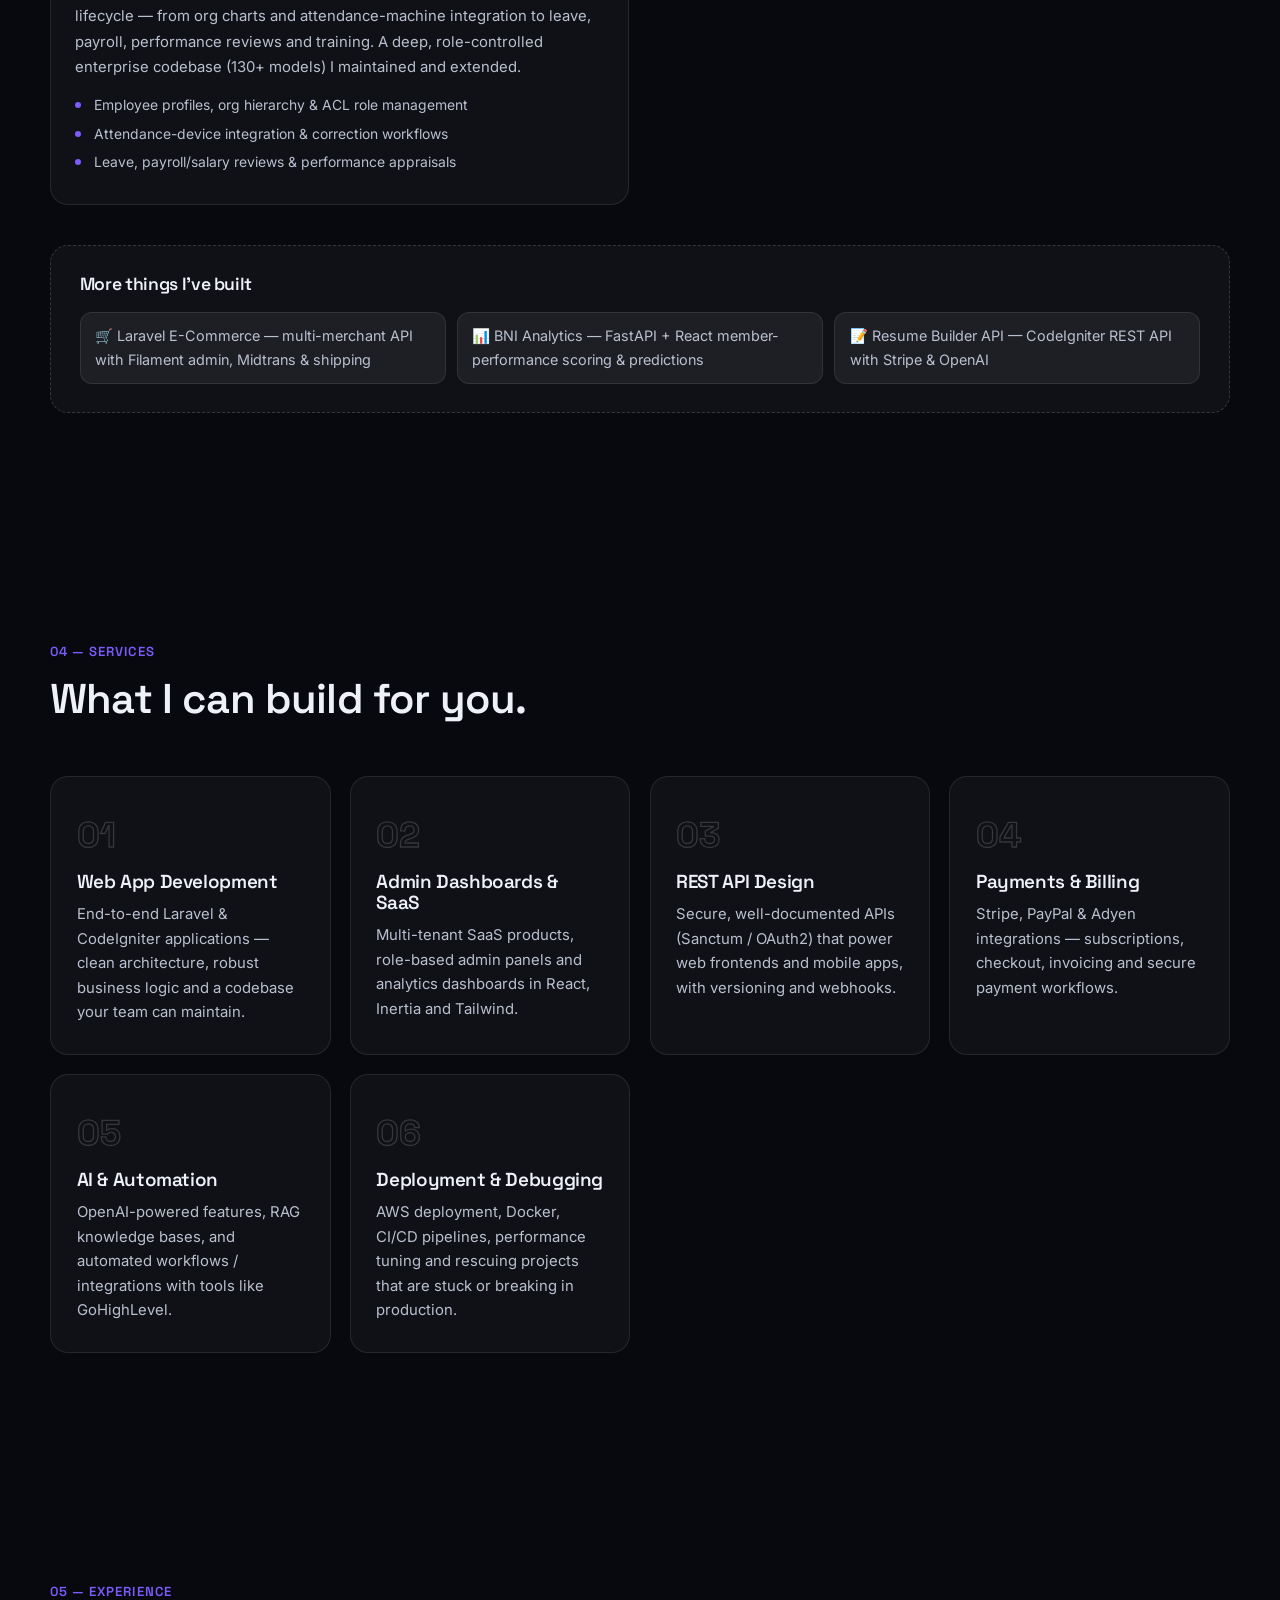
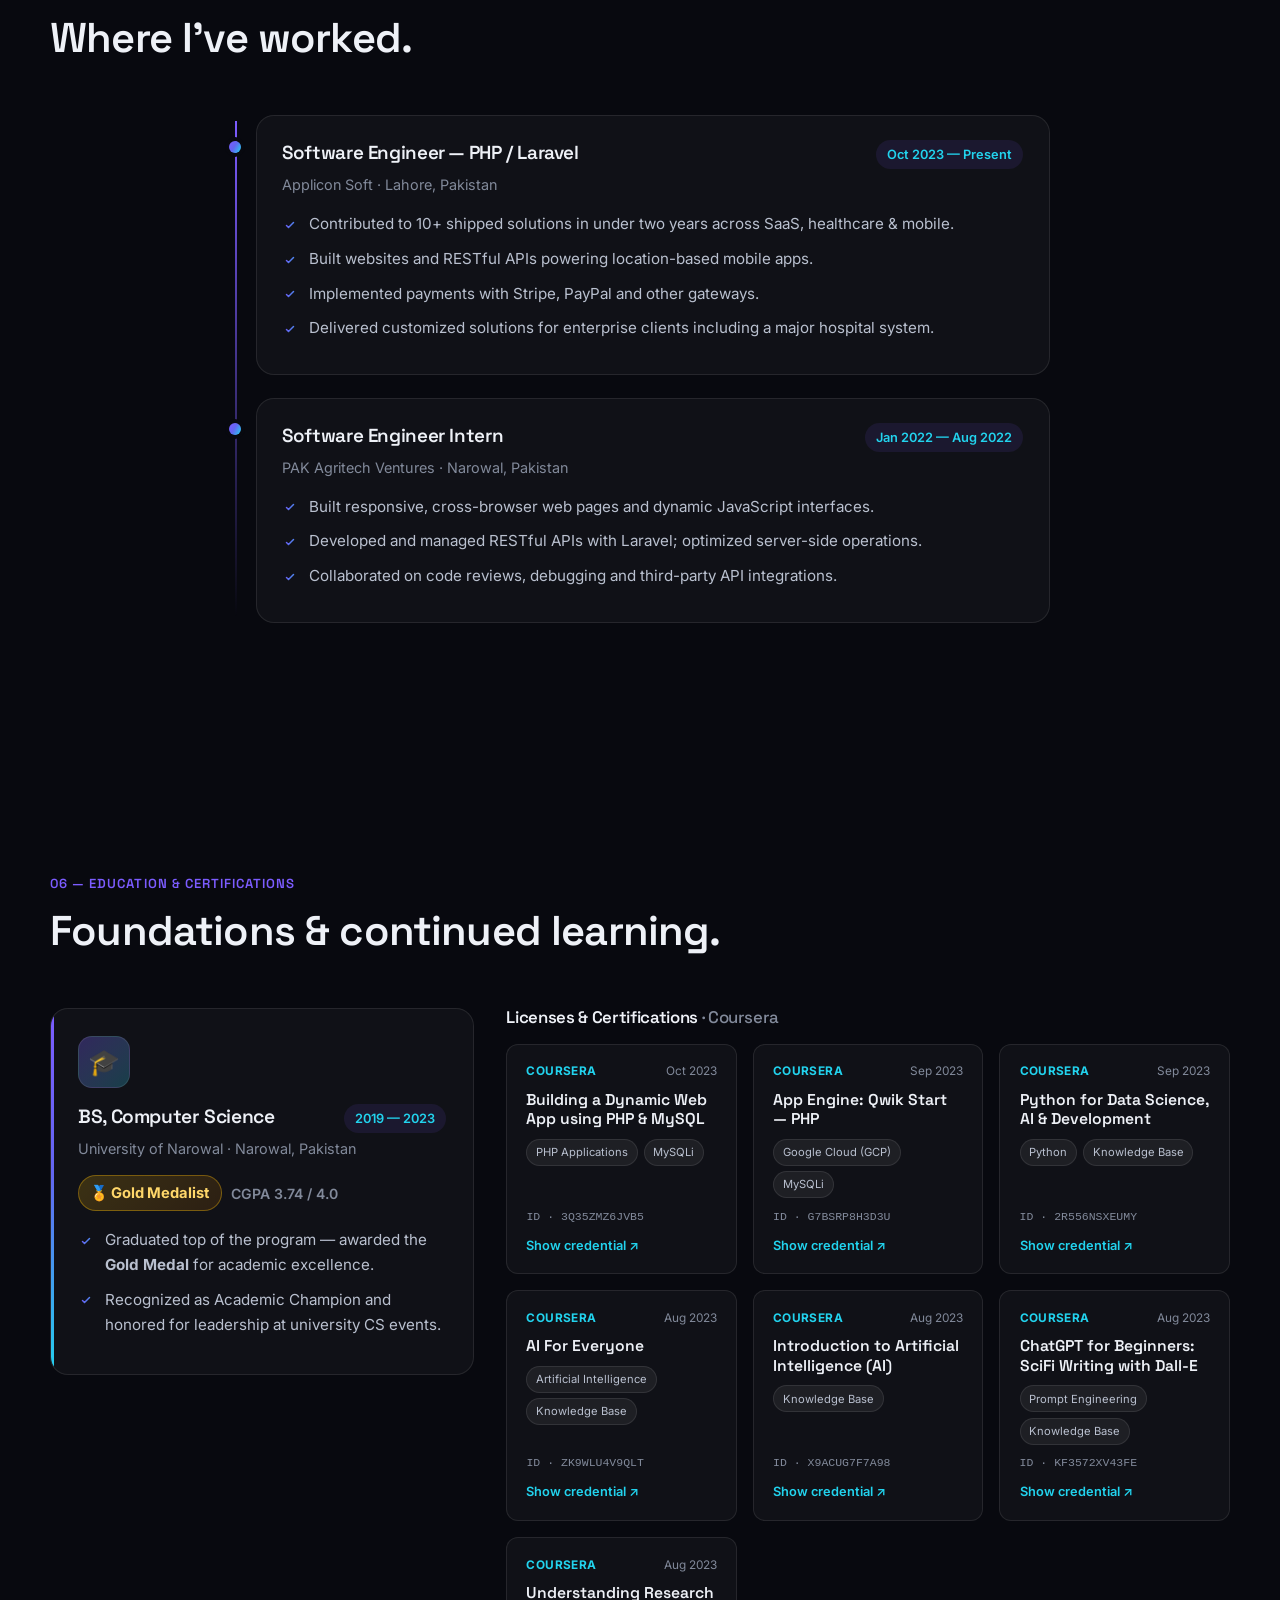
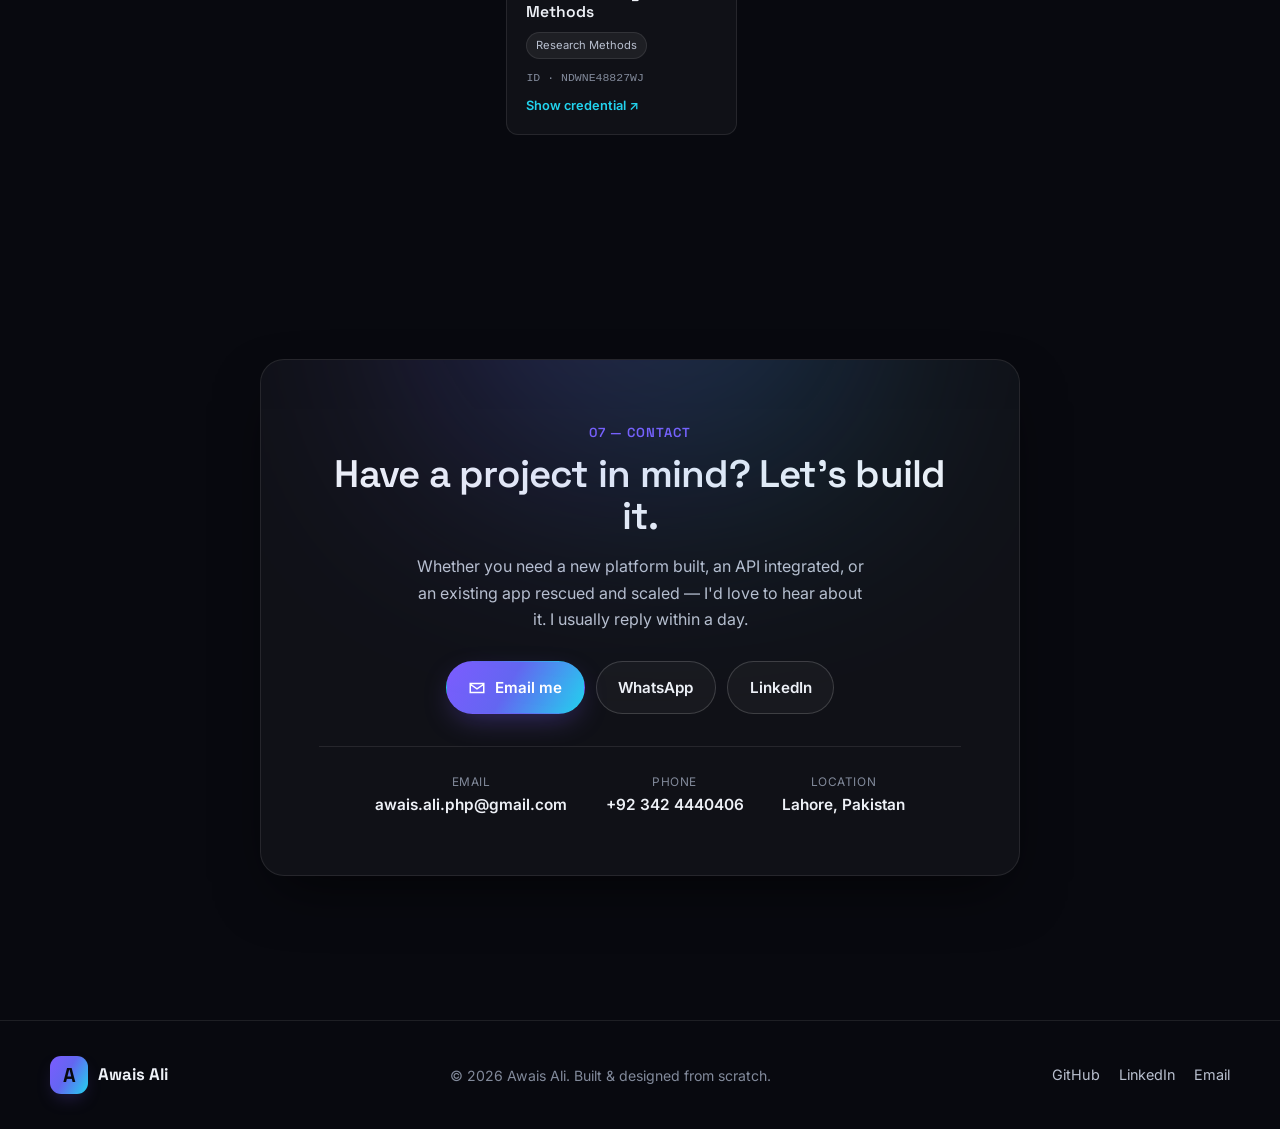
==== commit 9abd273a: "Improve UX: project filtering, reading progress, smoother reveals - Filter chips (All/Coaching/AI/Sa" ====
--- a/index.html
+++ b/index.html
@@ -69,6 +69,7 @@
 
 <body>
   <a href="#hero" class="skip-link">Skip to content</a>
+  <div class="progress-bar" id="progressBar" aria-hidden="true"></div>
 
   <!-- Decorative animated background -->
   <div class="bg-orbs" aria-hidden="true">
@@ -329,11 +330,19 @@
         <div class="section-head" data-reveal>
           <span class="eyebrow">03 — Selected Work</span>
           <h2>Products &amp; platforms I've helped build.</h2>
-          <p class="section-lead">Real applications in production — built solo or as part of engineering teams
-            at Applicon Soft. Sensitive client details are intentionally summarized.</p>
-        </div>
-
-        <div class="work-grid">
+          <p class="section-lead">Real applications in production — built solo or as part of engineering teams.
+            Sensitive client details are intentionally summarized. <strong>Tip:</strong> filter by focus area below.</p>
+        </div>
+
+        <div class="work-filters" id="workFilters" role="tablist" aria-label="Filter projects by focus area">
+          <button class="filter-chip active" data-filter="all" type="button" role="tab" aria-selected="true">All <span class="chip-count"></span></button>
+          <button class="filter-chip" data-filter="coaching" type="button" role="tab" aria-selected="false">Coaching <span class="chip-count"></span></button>
+          <button class="filter-chip" data-filter="ai" type="button" role="tab" aria-selected="false">AI <span class="chip-count"></span></button>
+          <button class="filter-chip" data-filter="saas" type="button" role="tab" aria-selected="false">SaaS &amp; Web <span class="chip-count"></span></button>
+          <button class="filter-chip" data-filter="apis" type="button" role="tab" aria-selected="false">APIs &amp; Mobile <span class="chip-count"></span></button>
+        </div>
+
+        <div class="work-grid" id="workGrid">
 
           <!-- 1. SocialRocket AI -->
           <article class="work-card feature" data-reveal data-tilt>
--- a/assets/css/styles.css
+++ b/assets/css/styles.css
@@ -77,6 +77,14 @@
   background: var(--accent); color: #fff; padding: .6rem 1rem; border-radius: 0 0 10px 0;
 }
 .skip-link:focus { left: 0; }
+
+/* Reading progress bar */
+.progress-bar { position: fixed; top: 0; left: 0; height: 3px; width: 0; background: var(--grad); z-index: 200; transition: width .12s ease-out; }
+
+/* Visible keyboard focus for accessibility */
+a:focus-visible, button:focus-visible, .filter-chip:focus-visible {
+  outline: 2px solid var(--accent-2); outline-offset: 3px; border-radius: 8px;
+}
 
 /* ---------- Animated background ---------- */
 .bg-orbs { position: fixed; inset: 0; z-index: -1; overflow: hidden; pointer-events: none; }
@@ -275,7 +283,22 @@
 .tag-list li { font-size: .82rem; color: var(--text-soft); background: var(--surface-2); border: 1px solid var(--border); padding: .32rem .7rem; border-radius: 999px; }
 
 /* ---------- Work ---------- */
+.work-filters { display: flex; flex-wrap: wrap; gap: .55rem; margin-bottom: 2rem; }
+.filter-chip {
+  display: inline-flex; align-items: center; gap: .45rem; font-family: var(--font); font-size: .88rem; font-weight: 600;
+  color: var(--text-soft); background: var(--surface); border: 1px solid var(--border-strong);
+  padding: .5rem 1rem; border-radius: 999px; cursor: pointer; transition: color .2s ease, border-color .2s ease, background .2s ease, transform .2s ease;
+}
+.filter-chip:hover { color: var(--text); border-color: var(--accent); transform: translateY(-1px); }
+.filter-chip.active { background: var(--grad); color: #fff; border-color: transparent; }
+.filter-chip .chip-count { font-size: .72rem; font-weight: 700; padding: .05rem .42rem; border-radius: 999px; background: var(--surface-2); color: var(--text-mute); }
+.filter-chip.active .chip-count { background: rgba(255,255,255,.25); color: #fff; }
+
 .work-grid { display: grid; grid-template-columns: repeat(2, 1fr); gap: 1.4rem; }
+.work-card.hide { display: none; }
+.work-card.filter-in { animation: filterIn .45s cubic-bezier(.2,.7,.2,1) both; }
+@keyframes filterIn { from { opacity: 0; transform: translateY(12px) scale(.985); } to { opacity: 1; transform: none; } }
+@media (prefers-reduced-motion: reduce) { .work-card.filter-in { animation: none; } }
 .work-card { background: var(--surface); border: 1px solid var(--border); border-radius: var(--radius); overflow: hidden; display: flex; flex-direction: column; transition: transform .3s ease, border-color .3s ease, box-shadow .3s ease; }
 .work-card:hover { border-color: var(--border-strong); box-shadow: var(--shadow); }
 .work-card.feature { grid-column: span 1; }
@@ -293,7 +316,7 @@
 .work-tags span { font-size: .72rem; font-weight: 600; color: var(--accent-2); background: color-mix(in srgb, var(--accent) 12%, transparent); border: 1px solid color-mix(in srgb, var(--accent) 22%, transparent); padding: .26rem .6rem; border-radius: 999px; }
 .work-body h3 { font-size: 1.3rem; }
 .work-role { font-weight: 600; color: var(--text); font-size: .92rem; margin-top: -.2rem; }
-.work-body > p { color: var(--text-soft); font-size: .93rem; }
+.work-body > p { color: var(--text-soft); font-size: .93rem; line-height: 1.72; }
 .work-feats { margin-top: .3rem; }
 .work-feats li { position: relative; padding-left: 1.2rem; font-size: .87rem; color: var(--text-soft); margin-bottom: .35rem; }
 .work-feats li::before { content: ""; position: absolute; left: 0; top: .55em; width: 6px; height: 6px; border-radius: 50%; background: var(--accent); }
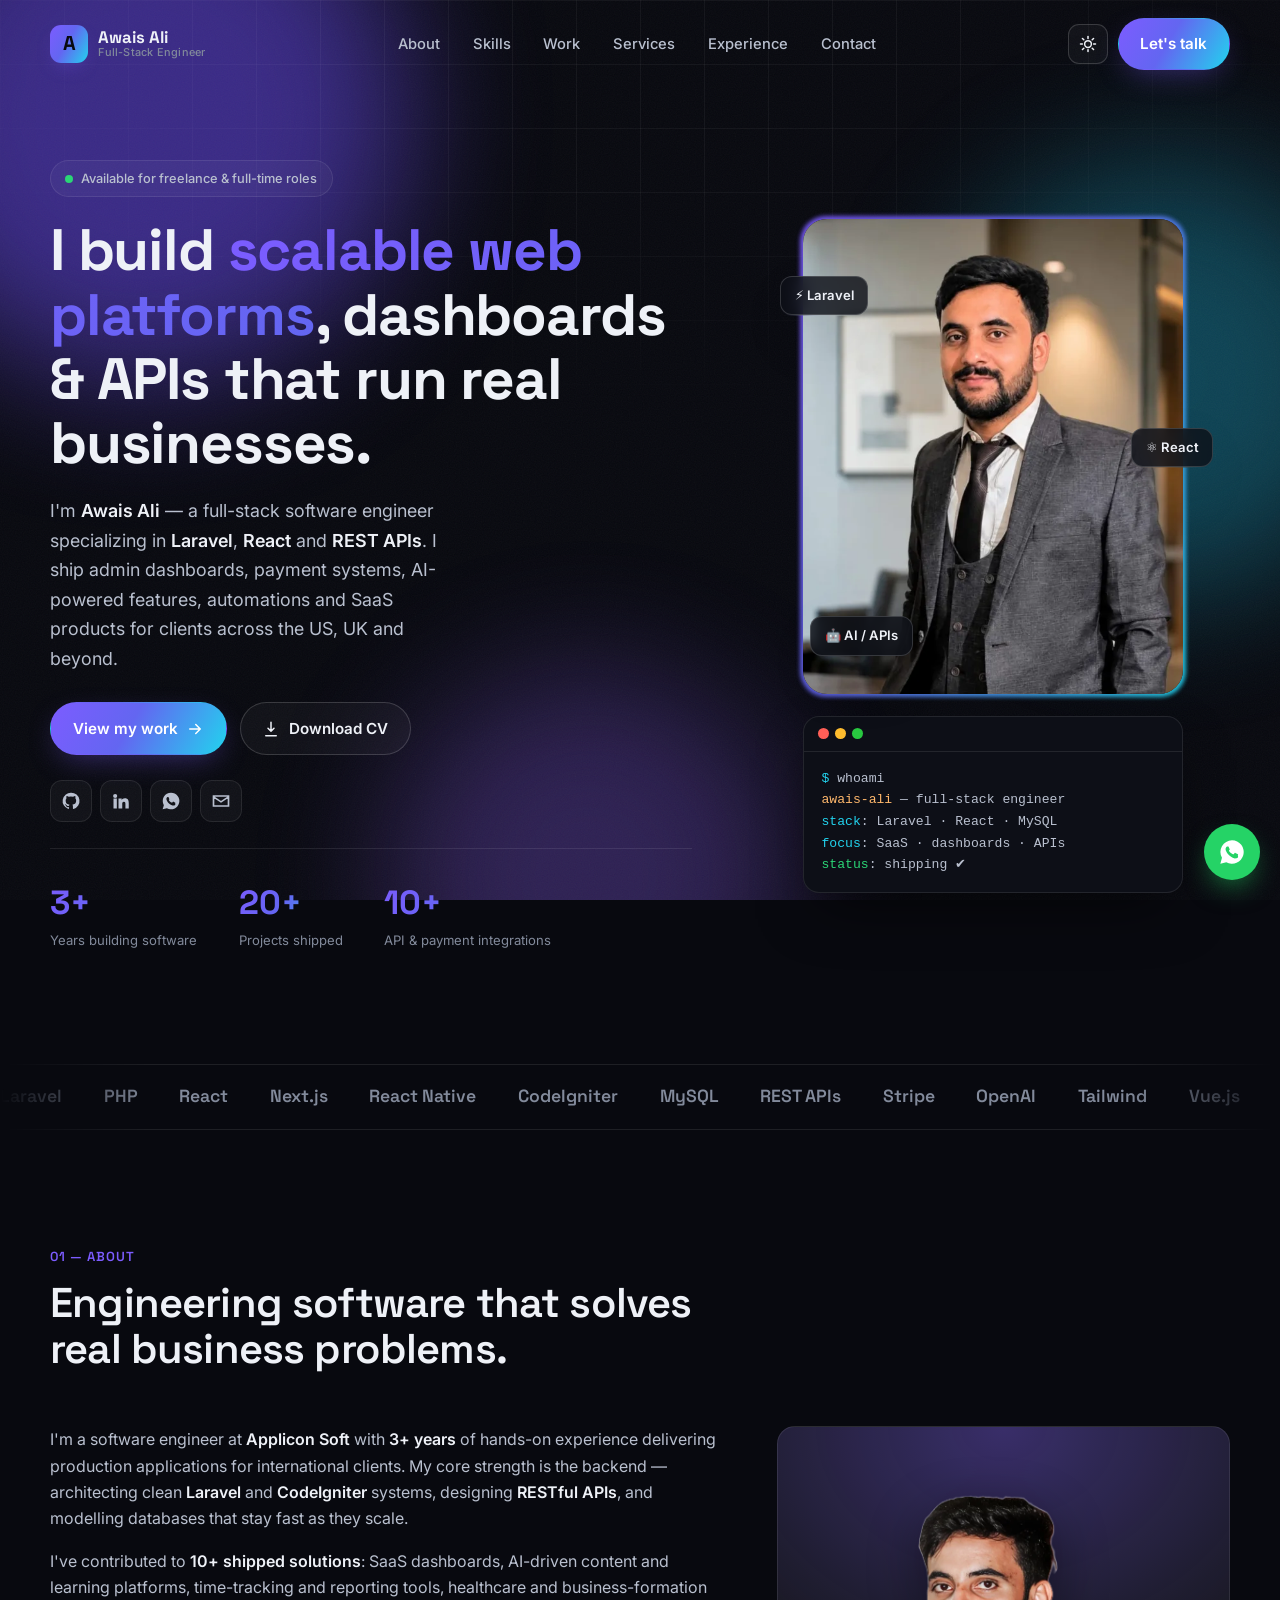
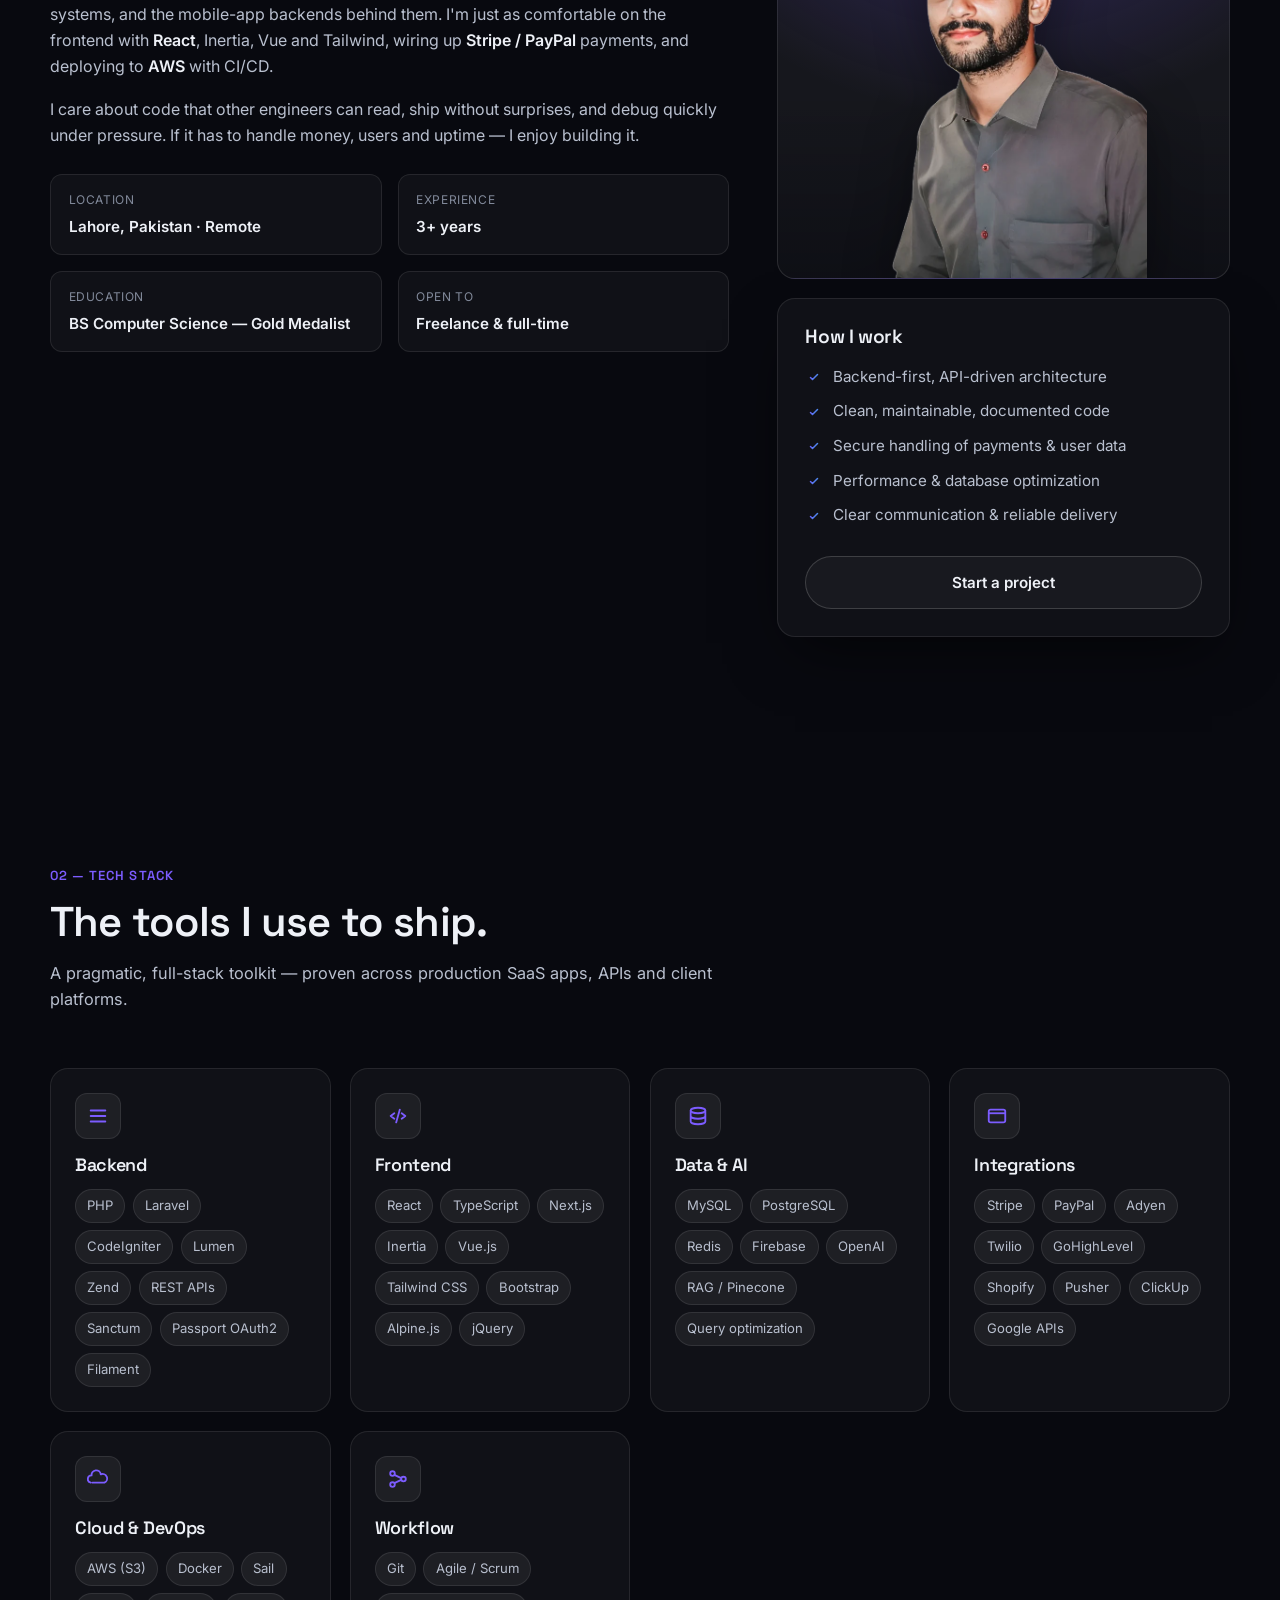
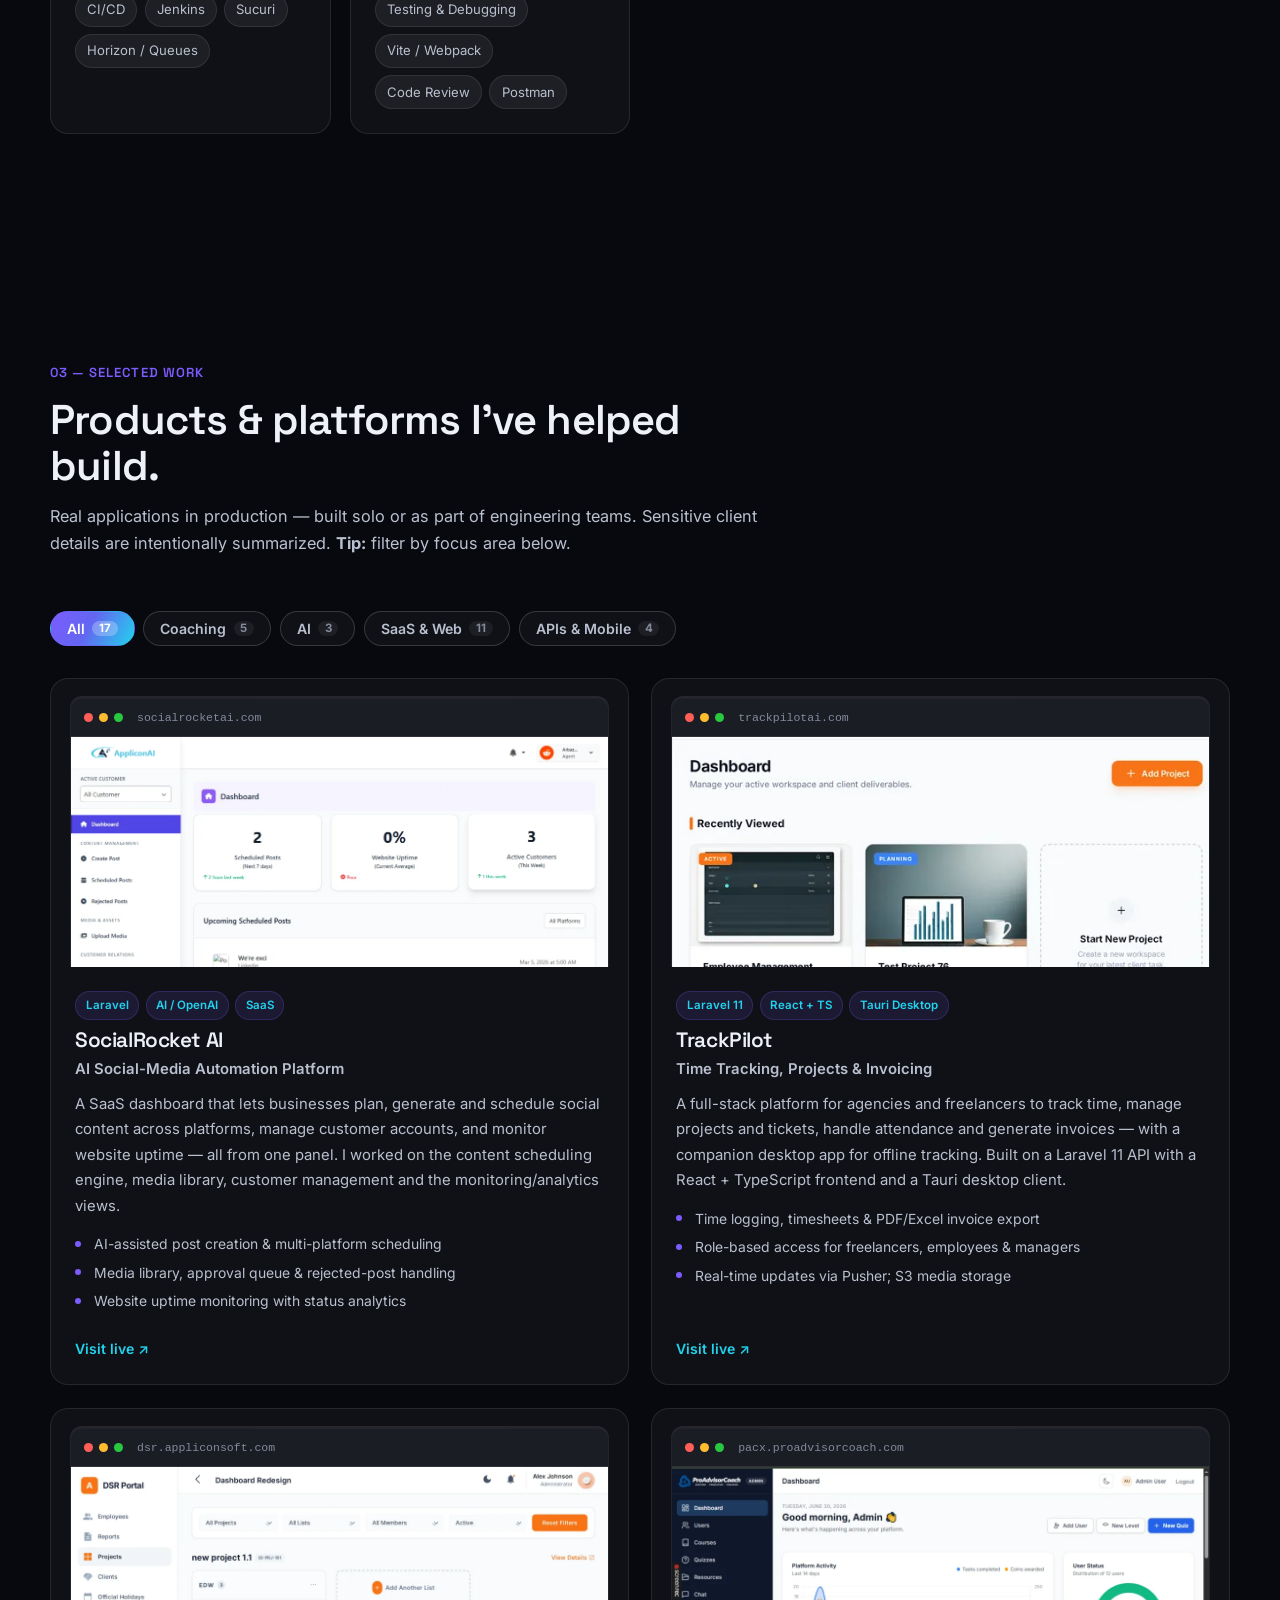
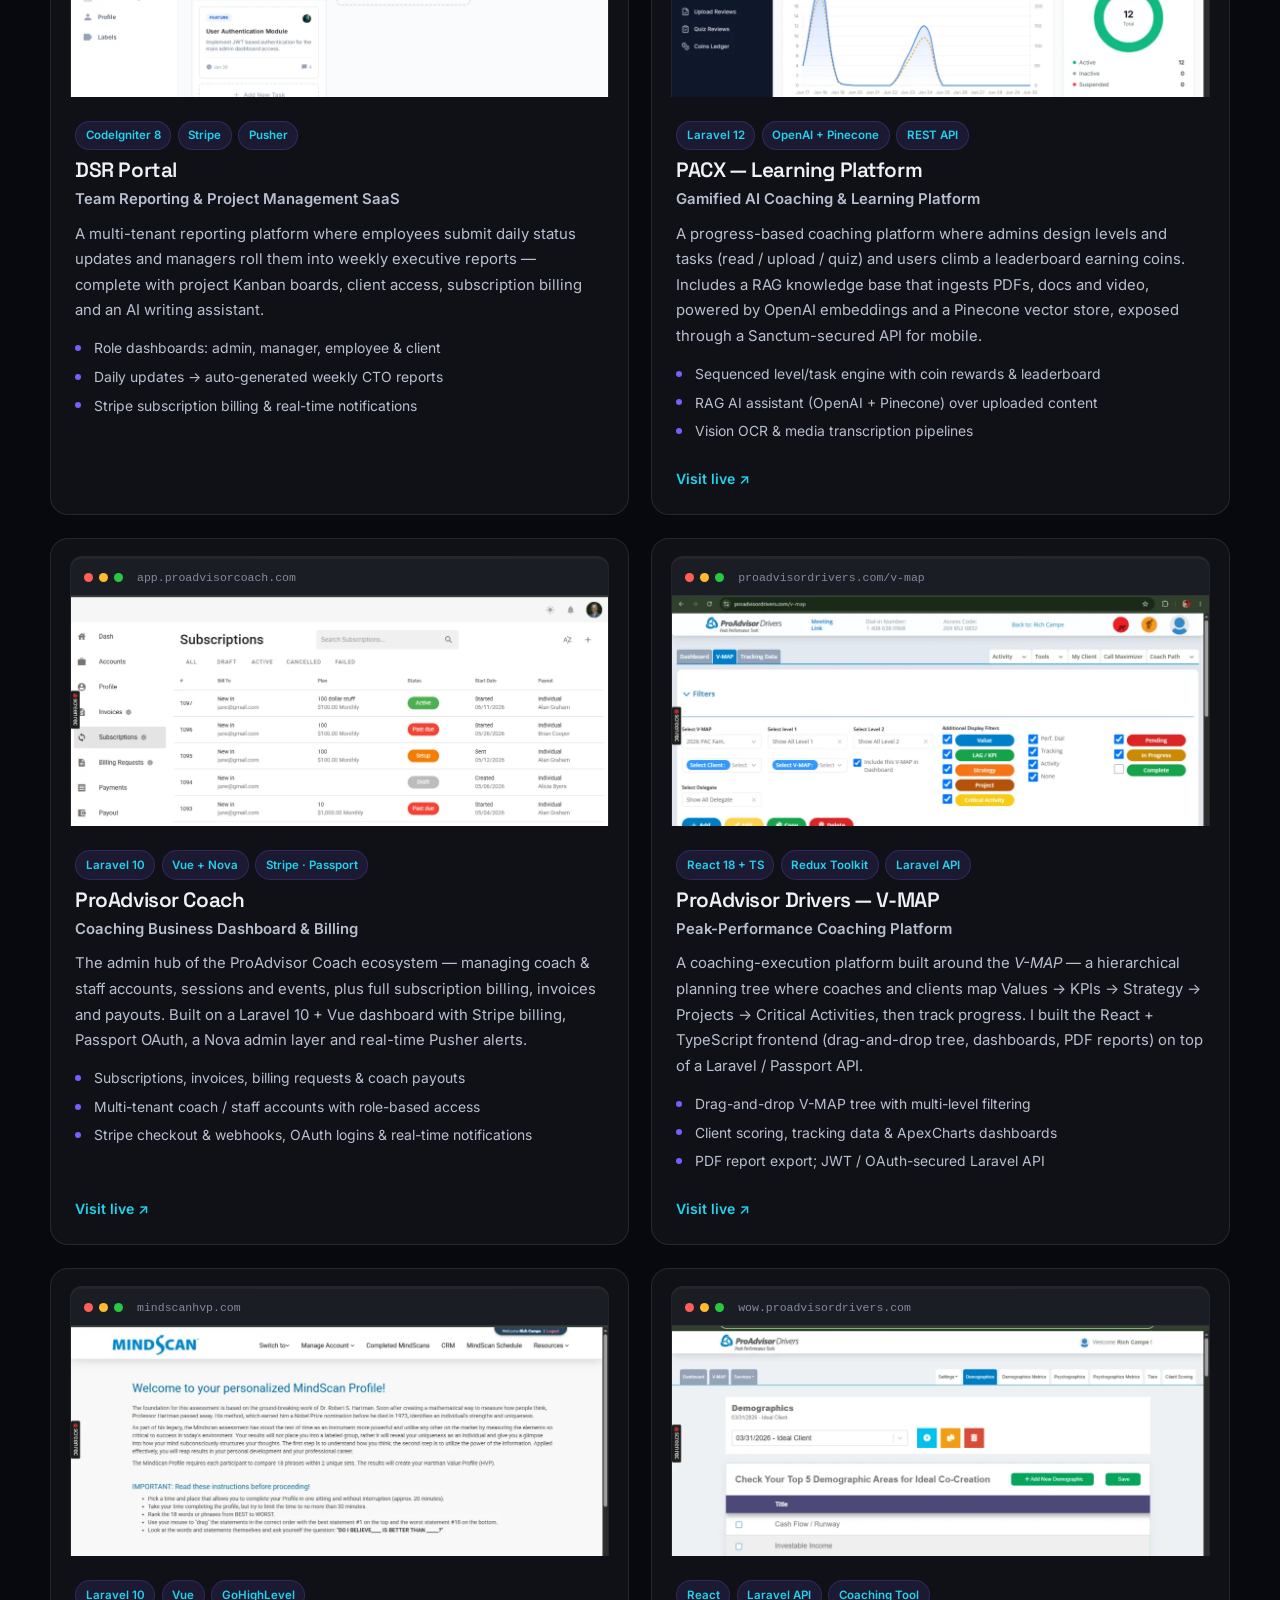
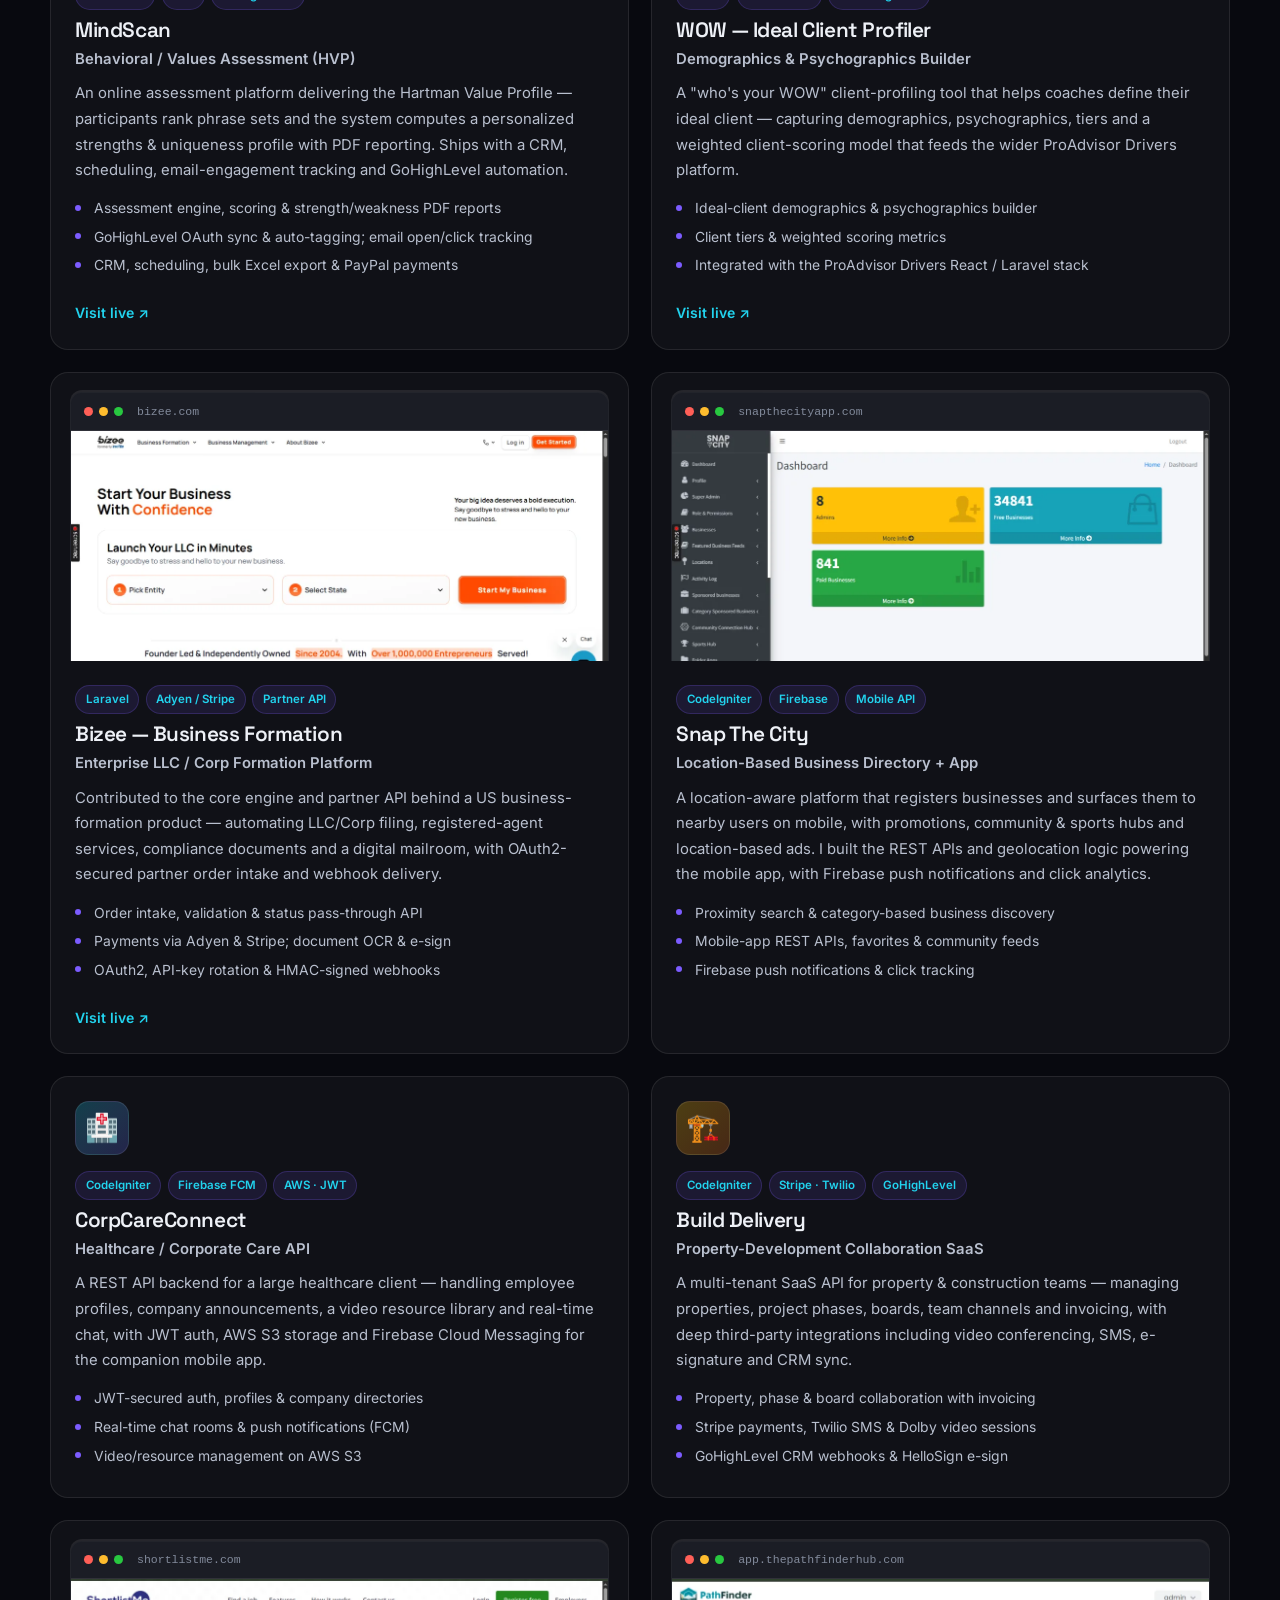
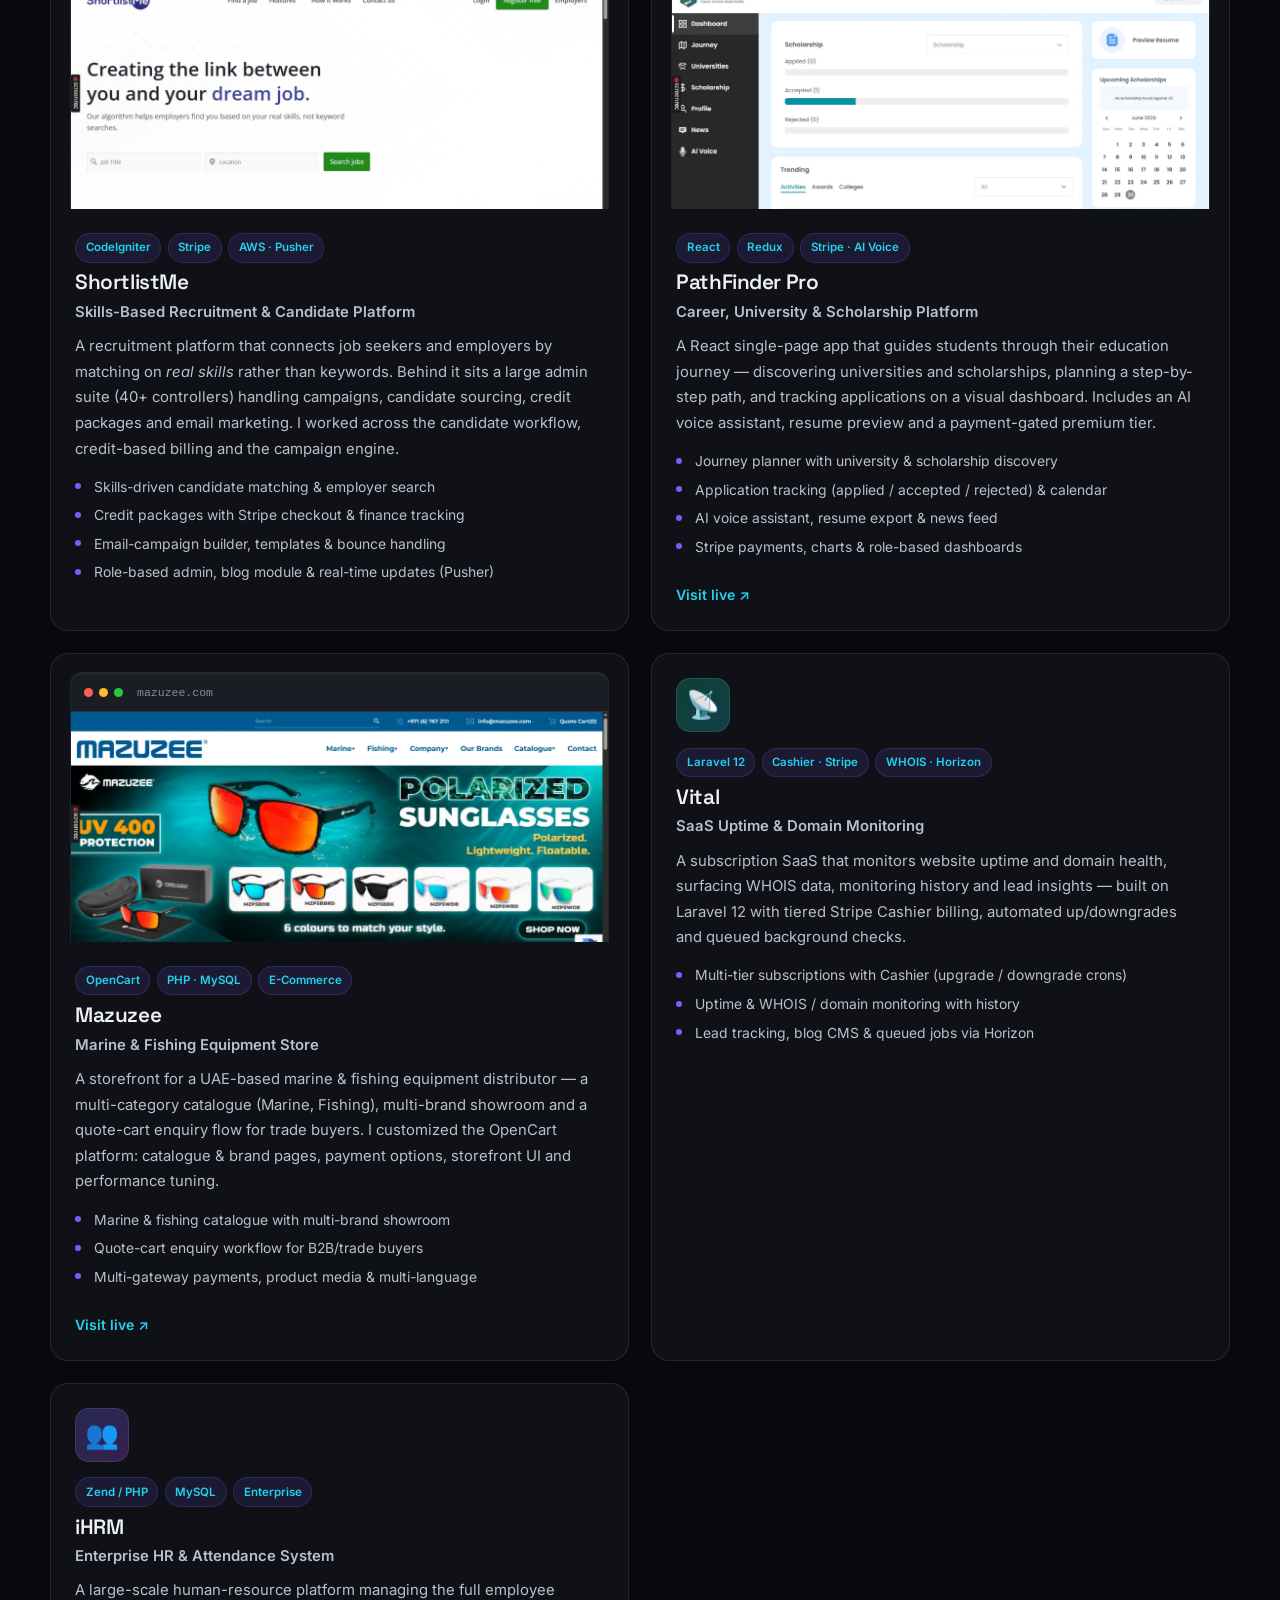
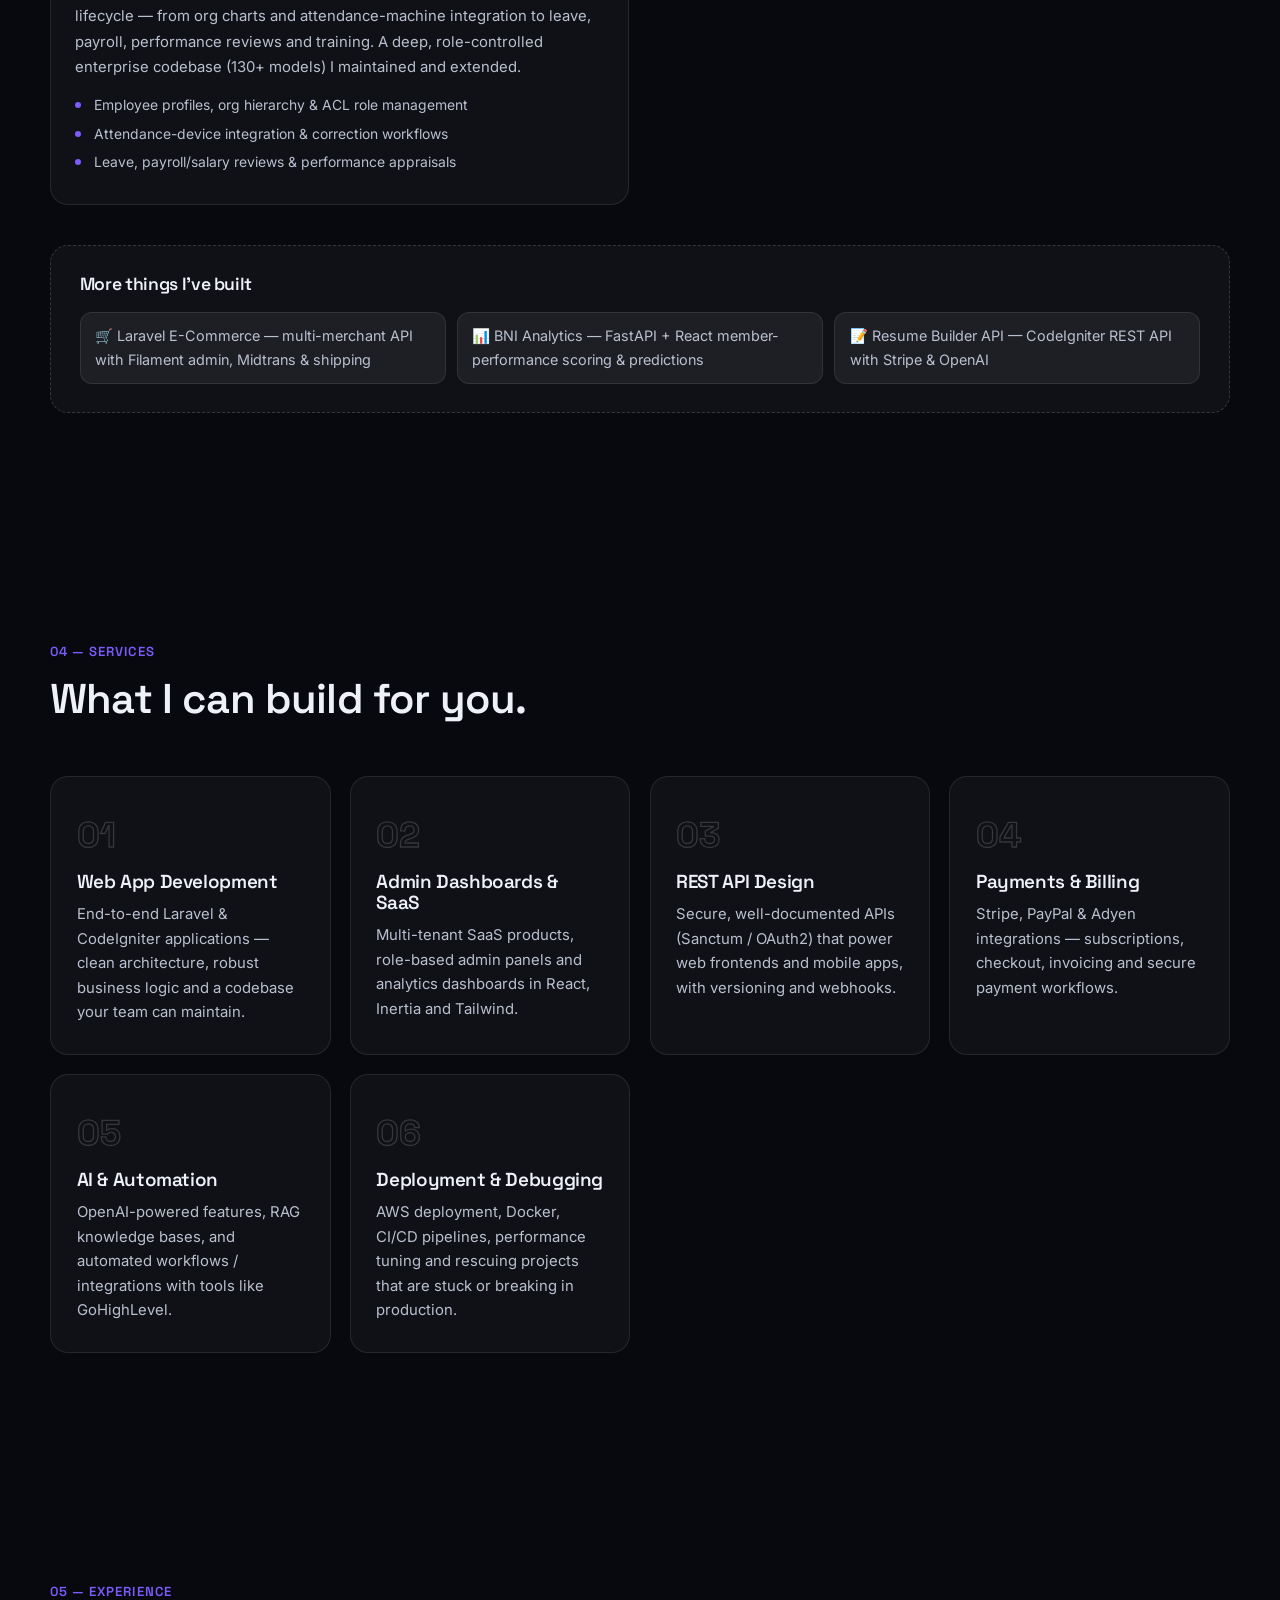
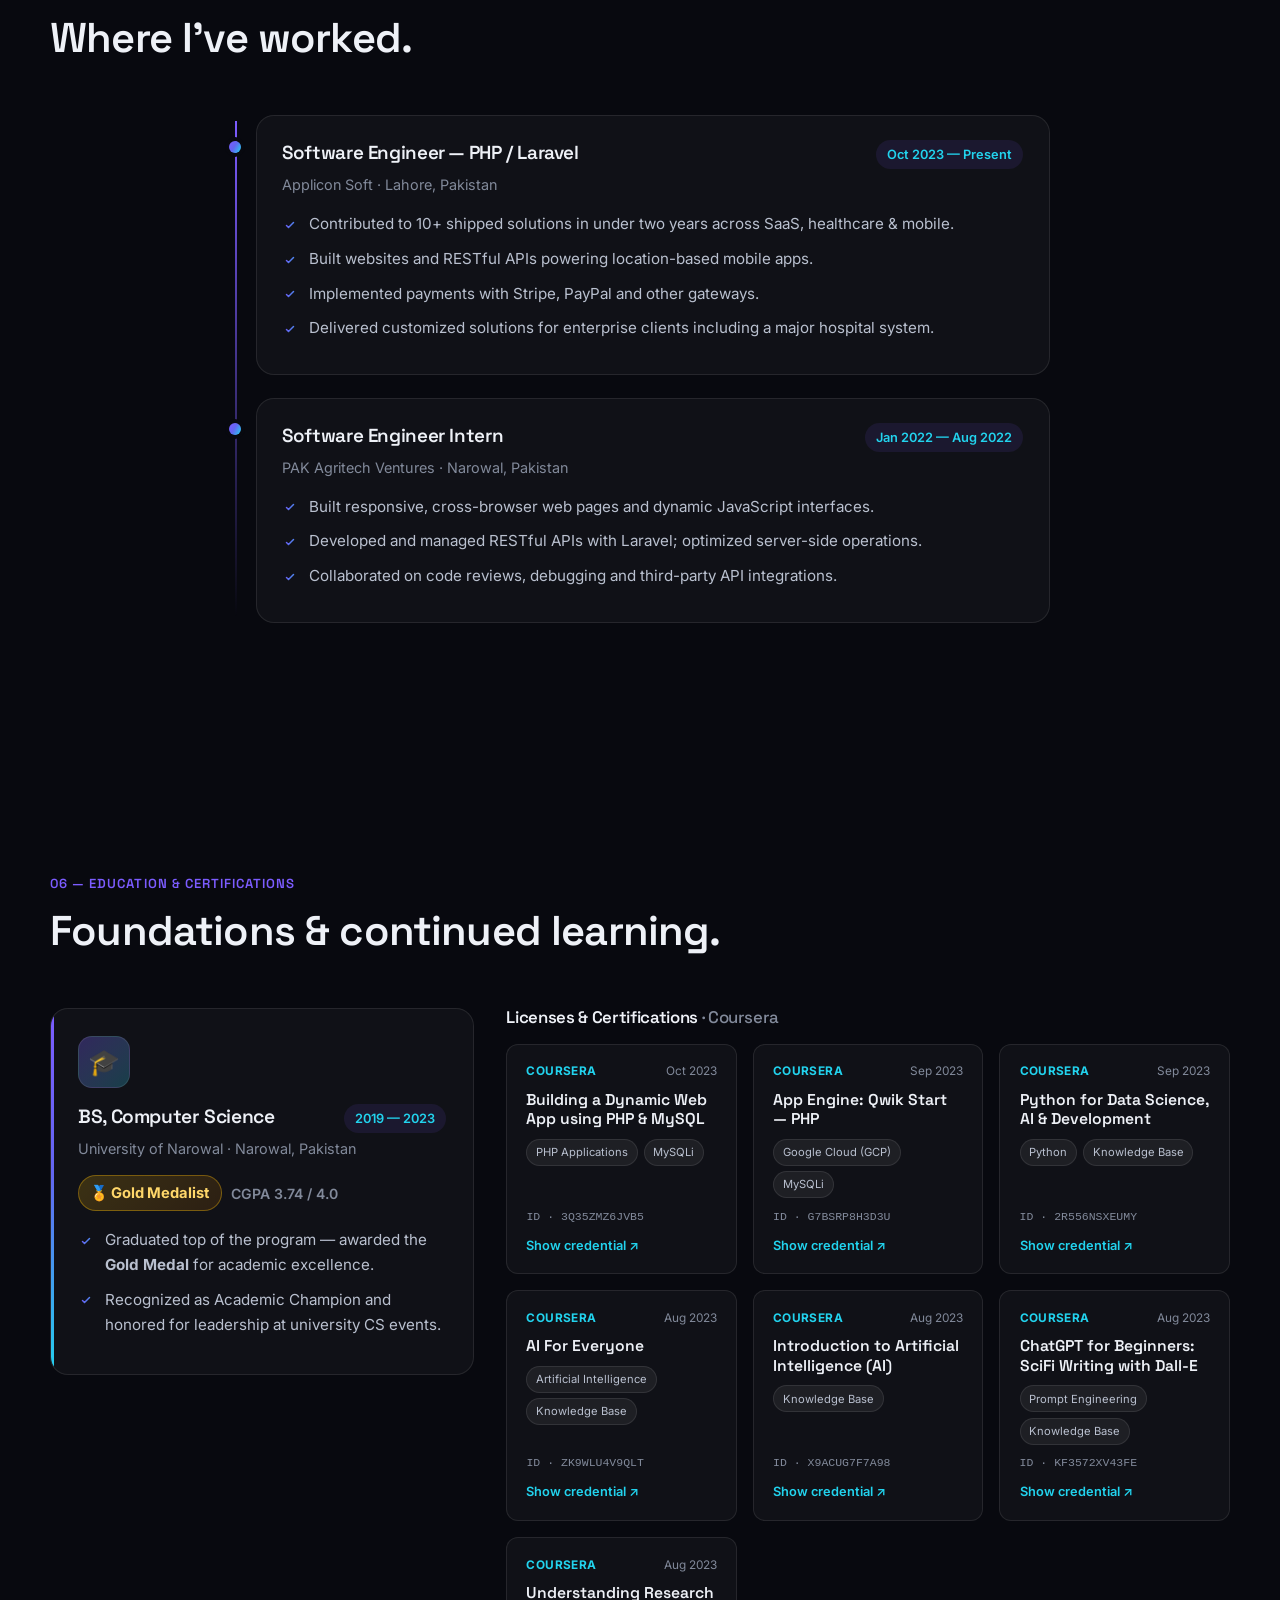
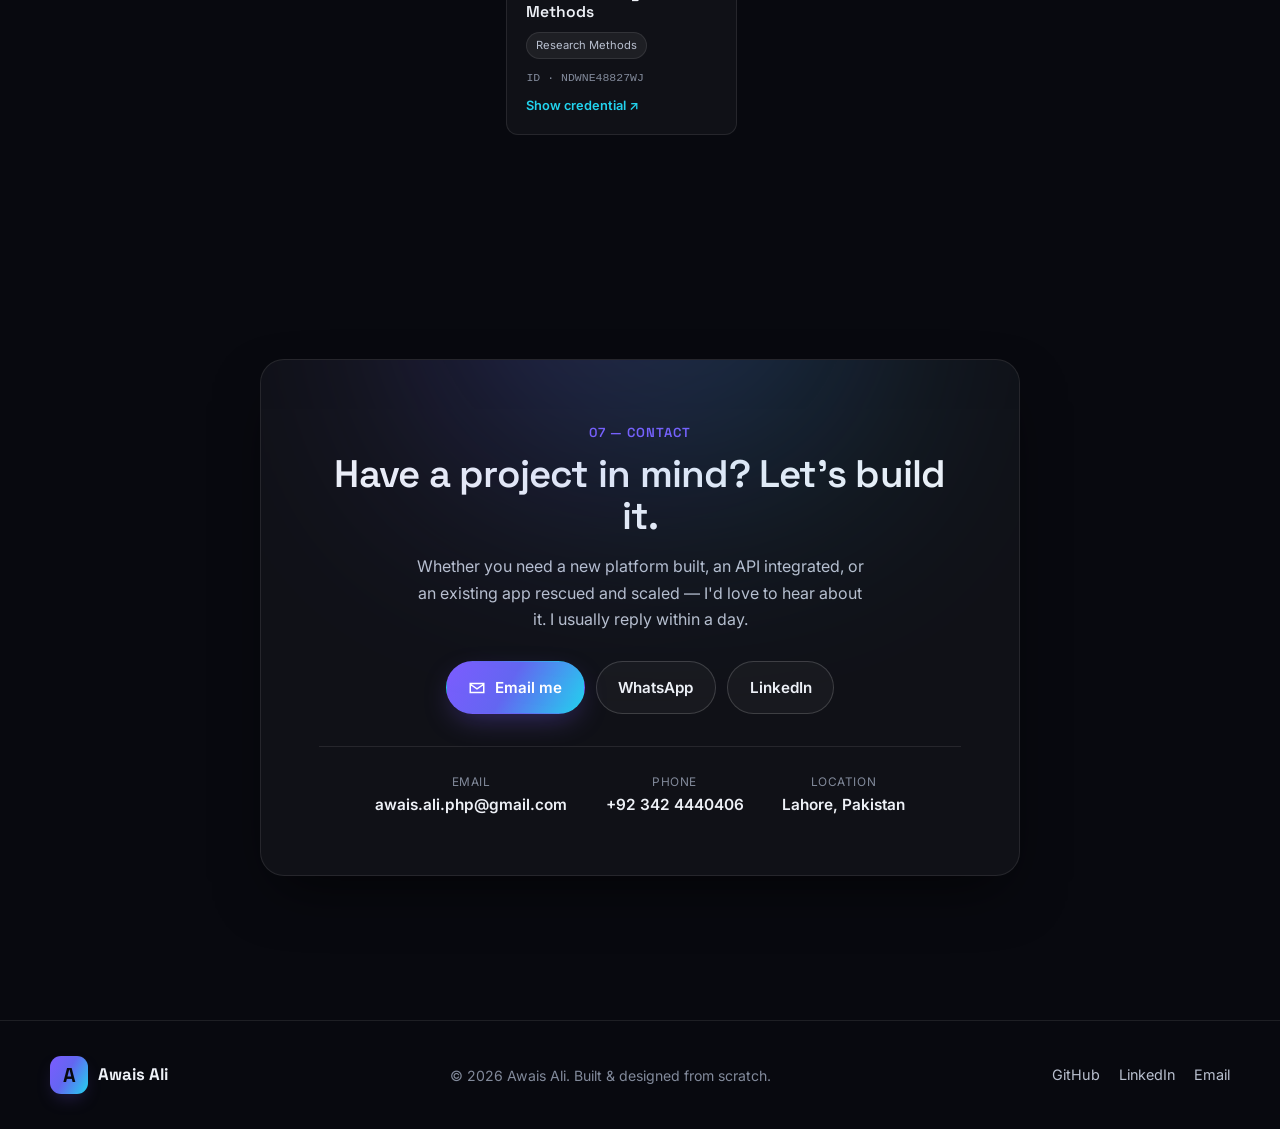
==== commit 7f62cdf3: "Performance + 2026 polish: WebP images, lighter effects, texture - Convert all photos/screenshots to" ====
--- a/index.html
+++ b/index.html
@@ -31,6 +31,9 @@
   <!-- Favicon -->
   <link rel="icon" type="image/svg+xml" href="assets/img/favicon.svg" />
   <link rel="alternate icon" href="favicon.ico" />
+
+  <!-- Preload LCP hero image for fast first paint -->
+  <link rel="preload" as="image" href="images/profile.webp" fetchpriority="high" />
 
   <!-- Fonts -->
   <link rel="preconnect" href="https://fonts.googleapis.com" />
@@ -159,7 +162,7 @@
 
         <div class="hero-visual" data-reveal>
           <div class="photo-wrap">
-            <img src="images/profile.jpg" alt="Portrait of Awais Ali, full-stack software engineer" width="440" height="550" />
+            <img src="images/profile.webp" alt="Portrait of Awais Ali, full-stack software engineer" width="440" height="550" fetchpriority="high" decoding="async" />
             <span class="badge-float badge-1">⚡ Laravel</span>
             <span class="badge-float badge-2">⚛ React</span>
             <span class="badge-float badge-3">🤖 AI&nbsp;/&nbsp;APIs</span>
@@ -226,7 +229,7 @@
 
           <aside class="about-side" data-reveal>
             <figure class="about-photo">
-              <img src="images/awais-cutout.png" alt="Portrait of Awais Ali" loading="lazy" width="611" height="919" />
+              <img src="images/awais-cutout.webp" alt="Portrait of Awais Ali" loading="lazy" decoding="async" width="611" height="919" />
             </figure>
             <div class="value-card">
               <h3>How I work</h3>
@@ -349,7 +352,7 @@
             <div class="work-shot">
               <div class="browser">
                 <div class="browser-bar"><i></i><i></i><i></i><span>socialrocketai.com</span></div>
-                <img src="images/projects/socialrocket.png" loading="lazy" alt="SocialRocket AI dashboard with scheduled social posts and website monitoring" />
+                <img src="images/projects/socialrocket.webp" loading="lazy" alt="SocialRocket AI dashboard with scheduled social posts and website monitoring" />
               </div>
             </div>
             <div class="work-body">
@@ -374,7 +377,7 @@
             <div class="work-shot">
               <div class="browser">
                 <div class="browser-bar"><i></i><i></i><i></i><span>trackpilotai.com</span></div>
-                <img src="images/projects/trackpilot.png" loading="lazy" alt="TrackPilot project & time-tracking dashboard" />
+                <img src="images/projects/trackpilot.webp" loading="lazy" alt="TrackPilot project & time-tracking dashboard" />
               </div>
             </div>
             <div class="work-body">
@@ -398,7 +401,7 @@
             <div class="work-shot">
               <div class="browser">
                 <div class="browser-bar"><i></i><i></i><i></i><span>dsr.appliconsoft.com</span></div>
-                <img src="images/projects/dsr.png" loading="lazy" alt="DSR Portal — daily status report and project Kanban dashboard" />
+                <img src="images/projects/dsr.webp" loading="lazy" alt="DSR Portal — daily status report and project Kanban dashboard" />
               </div>
             </div>
             <div class="work-body">
@@ -421,7 +424,7 @@
             <div class="work-shot">
               <div class="browser">
                 <div class="browser-bar"><i></i><i></i><i></i><span>pacx.proadvisorcoach.com</span></div>
-                <img src="images/projects/pacx.png" loading="lazy" alt="ProAdvisor Coach (PACX) admin dashboard — platform activity chart and user analytics" />
+                <img src="images/projects/pacx.webp" loading="lazy" alt="ProAdvisor Coach (PACX) admin dashboard — platform activity chart and user analytics" />
               </div>
             </div>
             <div class="work-body">
@@ -446,7 +449,7 @@
             <div class="work-shot">
               <div class="browser">
                 <div class="browser-bar"><i></i><i></i><i></i><span>app.proadvisorcoach.com</span></div>
-                <img src="images/projects/proadvisorcoach.png" loading="lazy" alt="ProAdvisor Coach dashboard — subscriptions, billing and coach payouts" />
+                <img src="images/projects/proadvisorcoach.webp" loading="lazy" alt="ProAdvisor Coach dashboard — subscriptions, billing and coach payouts" />
               </div>
             </div>
             <div class="work-body">
@@ -470,7 +473,7 @@
             <div class="work-shot">
               <div class="browser">
                 <div class="browser-bar"><i></i><i></i><i></i><span>proadvisordrivers.com/v-map</span></div>
-                <img src="images/projects/proadvisordrivers.png" loading="lazy" alt="ProAdvisor Drivers V-MAP — value, KPI, strategy and project planning tree" />
+                <img src="images/projects/proadvisordrivers.webp" loading="lazy" alt="ProAdvisor Drivers V-MAP — value, KPI, strategy and project planning tree" />
               </div>
             </div>
             <div class="work-body">
@@ -495,7 +498,7 @@
             <div class="work-shot">
               <div class="browser">
                 <div class="browser-bar"><i></i><i></i><i></i><span>mindscanhvp.com</span></div>
-                <img src="images/projects/mindscan.png" loading="lazy" alt="MindScan — Hartman Value Profile behavioral assessment platform" />
+                <img src="images/projects/mindscan.webp" loading="lazy" alt="MindScan — Hartman Value Profile behavioral assessment platform" />
               </div>
             </div>
             <div class="work-body">
@@ -519,7 +522,7 @@
             <div class="work-shot">
               <div class="browser">
                 <div class="browser-bar"><i></i><i></i><i></i><span>wow.proadvisordrivers.com</span></div>
-                <img src="images/projects/wow.png" loading="lazy" alt="WOW ideal-client profiler — demographics, psychographics and client scoring" />
+                <img src="images/projects/wow.webp" loading="lazy" alt="WOW ideal-client profiler — demographics, psychographics and client scoring" />
               </div>
             </div>
             <div class="work-body">
@@ -543,7 +546,7 @@
             <div class="work-shot">
               <div class="browser">
                 <div class="browser-bar"><i></i><i></i><i></i><span>bizee.com</span></div>
-                <img src="images/projects/bizee.png" loading="lazy" alt="Bizee (formerly Incfile) business-formation platform — Launch your LLC in minutes" />
+                <img src="images/projects/bizee.webp" loading="lazy" alt="Bizee (formerly Incfile) business-formation platform — Launch your LLC in minutes" />
               </div>
             </div>
             <div class="work-body">
@@ -567,7 +570,7 @@
             <div class="work-shot">
               <div class="browser">
                 <div class="browser-bar"><i></i><i></i><i></i><span>snapthecityapp.com</span></div>
-                <img src="images/projects/snapthecity.png" loading="lazy" alt="Snap The City admin dashboard — 34,000+ businesses, locations and community hubs" />
+                <img src="images/projects/snapthecity.webp" loading="lazy" alt="Snap The City admin dashboard — 34,000+ businesses, locations and community hubs" />
               </div>
             </div>
             <div class="work-body">
@@ -626,7 +629,7 @@
             <div class="work-shot">
               <div class="browser">
                 <div class="browser-bar"><i></i><i></i><i></i><span>shortlistme.com</span></div>
-                <img src="images/projects/shortlistme.png" loading="lazy" alt="ShortlistMe recruitment platform — skills-based job matching homepage" />
+                <img src="images/projects/shortlistme.webp" loading="lazy" alt="ShortlistMe recruitment platform — skills-based job matching homepage" />
               </div>
             </div>
             <div class="work-body">
@@ -651,7 +654,7 @@
             <div class="work-shot">
               <div class="browser">
                 <div class="browser-bar"><i></i><i></i><i></i><span>app.thepathfinderhub.com</span></div>
-                <img src="images/projects/pathfinder.png" loading="lazy" alt="PathFinder Pro dashboard — scholarship tracking, journey planner and AI voice assistant" />
+                <img src="images/projects/pathfinder.webp" loading="lazy" alt="PathFinder Pro dashboard — scholarship tracking, journey planner and AI voice assistant" />
               </div>
             </div>
             <div class="work-body">
@@ -676,7 +679,7 @@
             <div class="work-shot">
               <div class="browser">
                 <div class="browser-bar"><i></i><i></i><i></i><span>mazuzee.com</span></div>
-                <img src="images/projects/mazuzee.png" loading="lazy" alt="Mazuzee marine & fishing equipment online store homepage" />
+                <img src="images/projects/mazuzee.webp" loading="lazy" alt="Mazuzee marine & fishing equipment online store homepage" />
               </div>
             </div>
             <div class="work-body">
--- a/assets/css/styles.css
+++ b/assets/css/styles.css
@@ -88,11 +88,17 @@
 
 /* ---------- Animated background ---------- */
 .bg-orbs { position: fixed; inset: 0; z-index: -1; overflow: hidden; pointer-events: none; }
-.orb { position: absolute; border-radius: 50%; filter: blur(90px); opacity: .55; }
-.orb-1 { width: 46vw; height: 46vw; left: -10vw; top: -12vw; background: #6d4dff; animation: float1 22s ease-in-out infinite; }
-.orb-2 { width: 38vw; height: 38vw; right: -8vw; top: 18vh; background: #1aa7c9; opacity: .4; animation: float2 26s ease-in-out infinite; }
-.orb-3 { width: 34vw; height: 34vw; left: 30vw; bottom: -14vw; background: #8b5cf6; opacity: .32; animation: float1 30s ease-in-out infinite reverse; }
-[data-theme="light"] .orb { opacity: .22; }
+.orb { position: absolute; border-radius: 50%; filter: blur(68px); opacity: .5; will-change: transform; transform: translateZ(0); }
+.orb-1 { width: 42vw; height: 42vw; left: -10vw; top: -12vw; background: #6d4dff; animation: float1 24s ease-in-out infinite; }
+.orb-2 { width: 34vw; height: 34vw; right: -8vw; top: 18vh; background: #1aa7c9; opacity: .38; animation: float2 28s ease-in-out infinite; }
+.orb-3 { width: 32vw; height: 32vw; left: 30vw; bottom: -14vw; background: #8b5cf6; opacity: .3; animation: float1 32s ease-in-out infinite reverse; }
+[data-theme="light"] .orb { opacity: .2; }
+/* Subtle film-grain texture (2026 trend), kept behind content so it never hurts contrast */
+.bg-orbs::after {
+  content: ""; position: absolute; inset: 0; pointer-events: none; opacity: .045;
+  background-image: url("data:image/svg+xml,%3Csvg xmlns='http://www.w3.org/2000/svg' width='160' height='160'%3E%3Cfilter id='n'%3E%3CfeTurbulence type='fractalNoise' baseFrequency='0.85' numOctaves='2' stitchTiles='stitch'/%3E%3C/filter%3E%3Crect width='100%25' height='100%25' filter='url(%23n)'/%3E%3C/svg%3E");
+}
+[data-theme="light"] .bg-orbs::after { opacity: .03; }
 .grid-overlay {
   position: absolute; inset: 0;
   background-image: linear-gradient(var(--border) 1px, transparent 1px), linear-gradient(90deg, var(--border) 1px, transparent 1px);
@@ -183,7 +189,8 @@
 @keyframes pulse { 0%{ box-shadow:0 0 0 0 rgba(43,213,118,.5);} 70%{ box-shadow:0 0 0 8px rgba(43,213,118,0);} 100%{ box-shadow:0 0 0 0 rgba(43,213,118,0);} }
 
 .hero-title { font-size: clamp(2.1rem, 5.4vw, 3.65rem); font-weight: 700; }
-.hero-title .grad { background: var(--grad); -webkit-background-clip: text; background-clip: text; -webkit-text-fill-color: transparent; }
+.hero-title .grad { background: var(--grad); background-size: 220% 220%; -webkit-background-clip: text; background-clip: text; -webkit-text-fill-color: transparent; animation: gradShift 9s ease-in-out infinite; }
+@keyframes gradShift { 0%, 100% { background-position: 0% 50%; } 50% { background-position: 100% 50%; } }
 .hero-sub { color: var(--text-soft); font-size: clamp(1rem, 1.4vw, 1.12rem); max-width: 38ch; margin: 1.3rem 0 1.8rem; }
 .hero-sub strong { color: var(--text); font-weight: 600; }
 
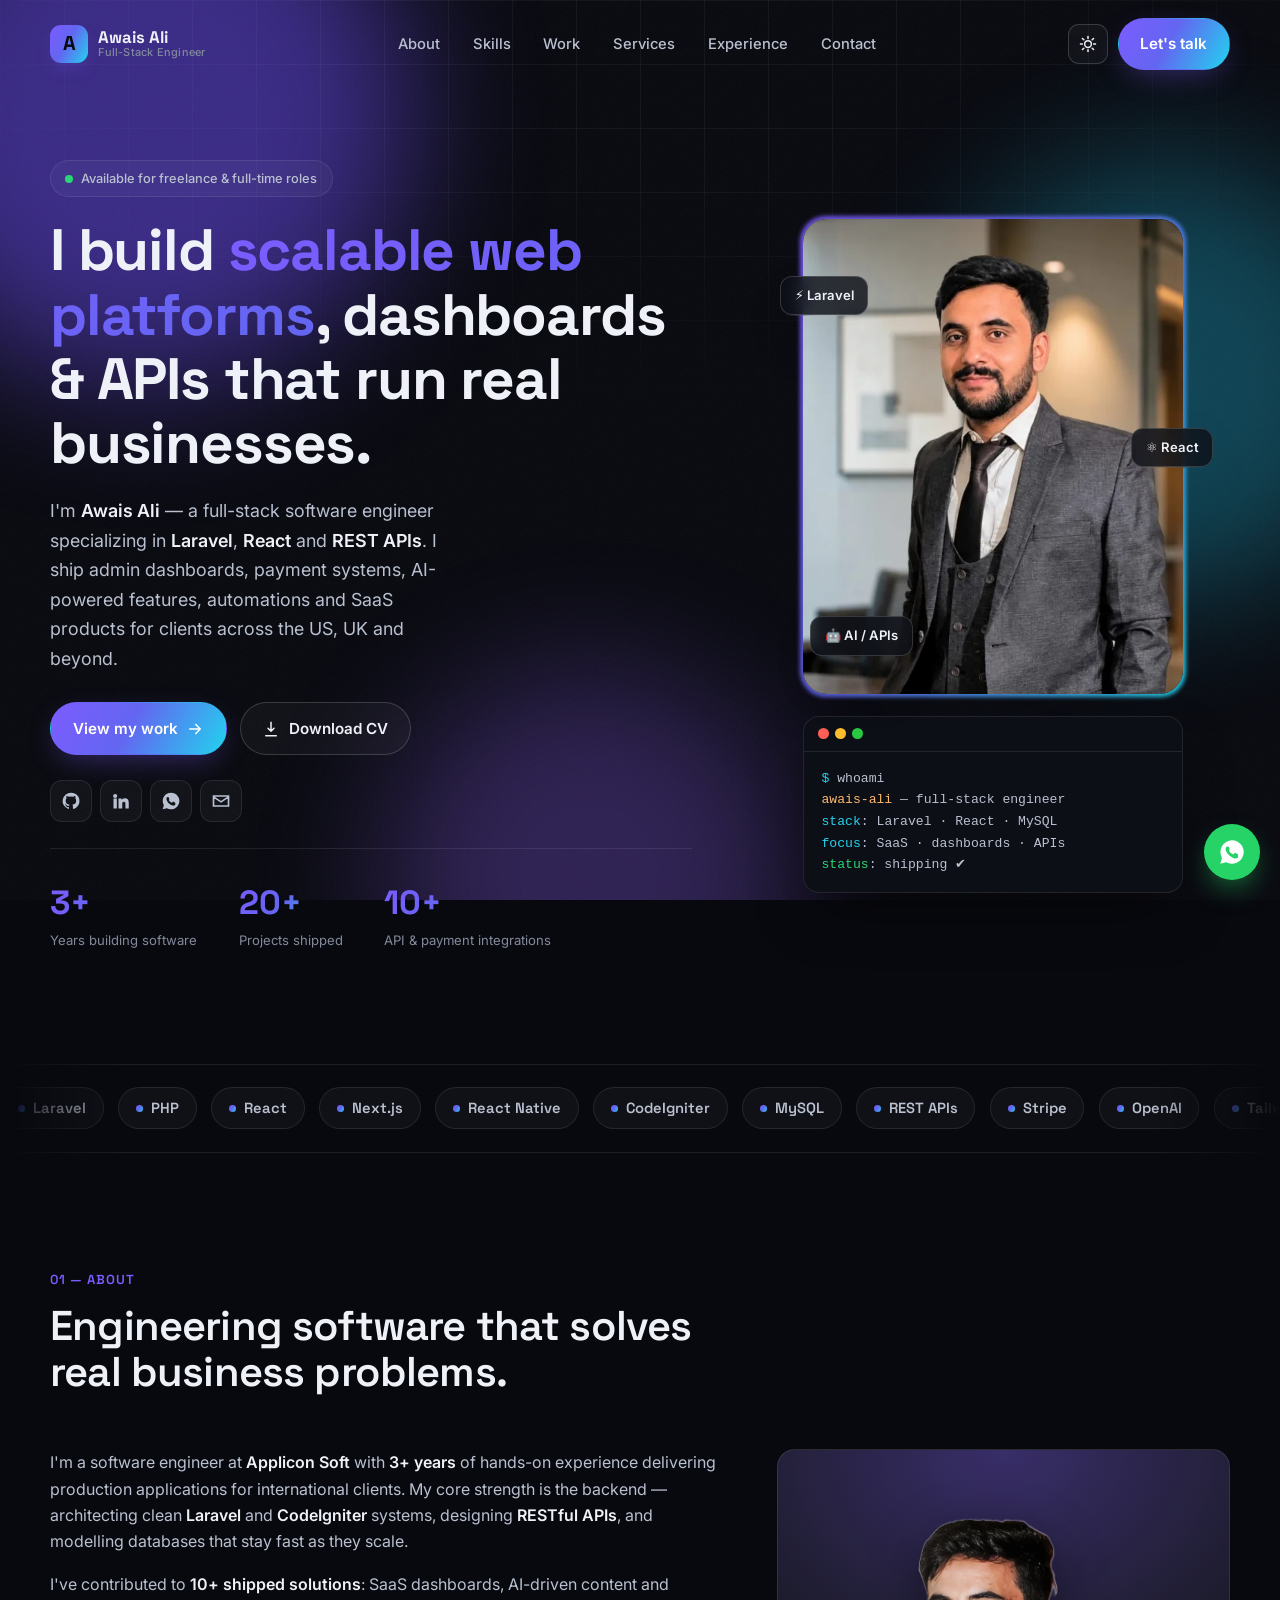
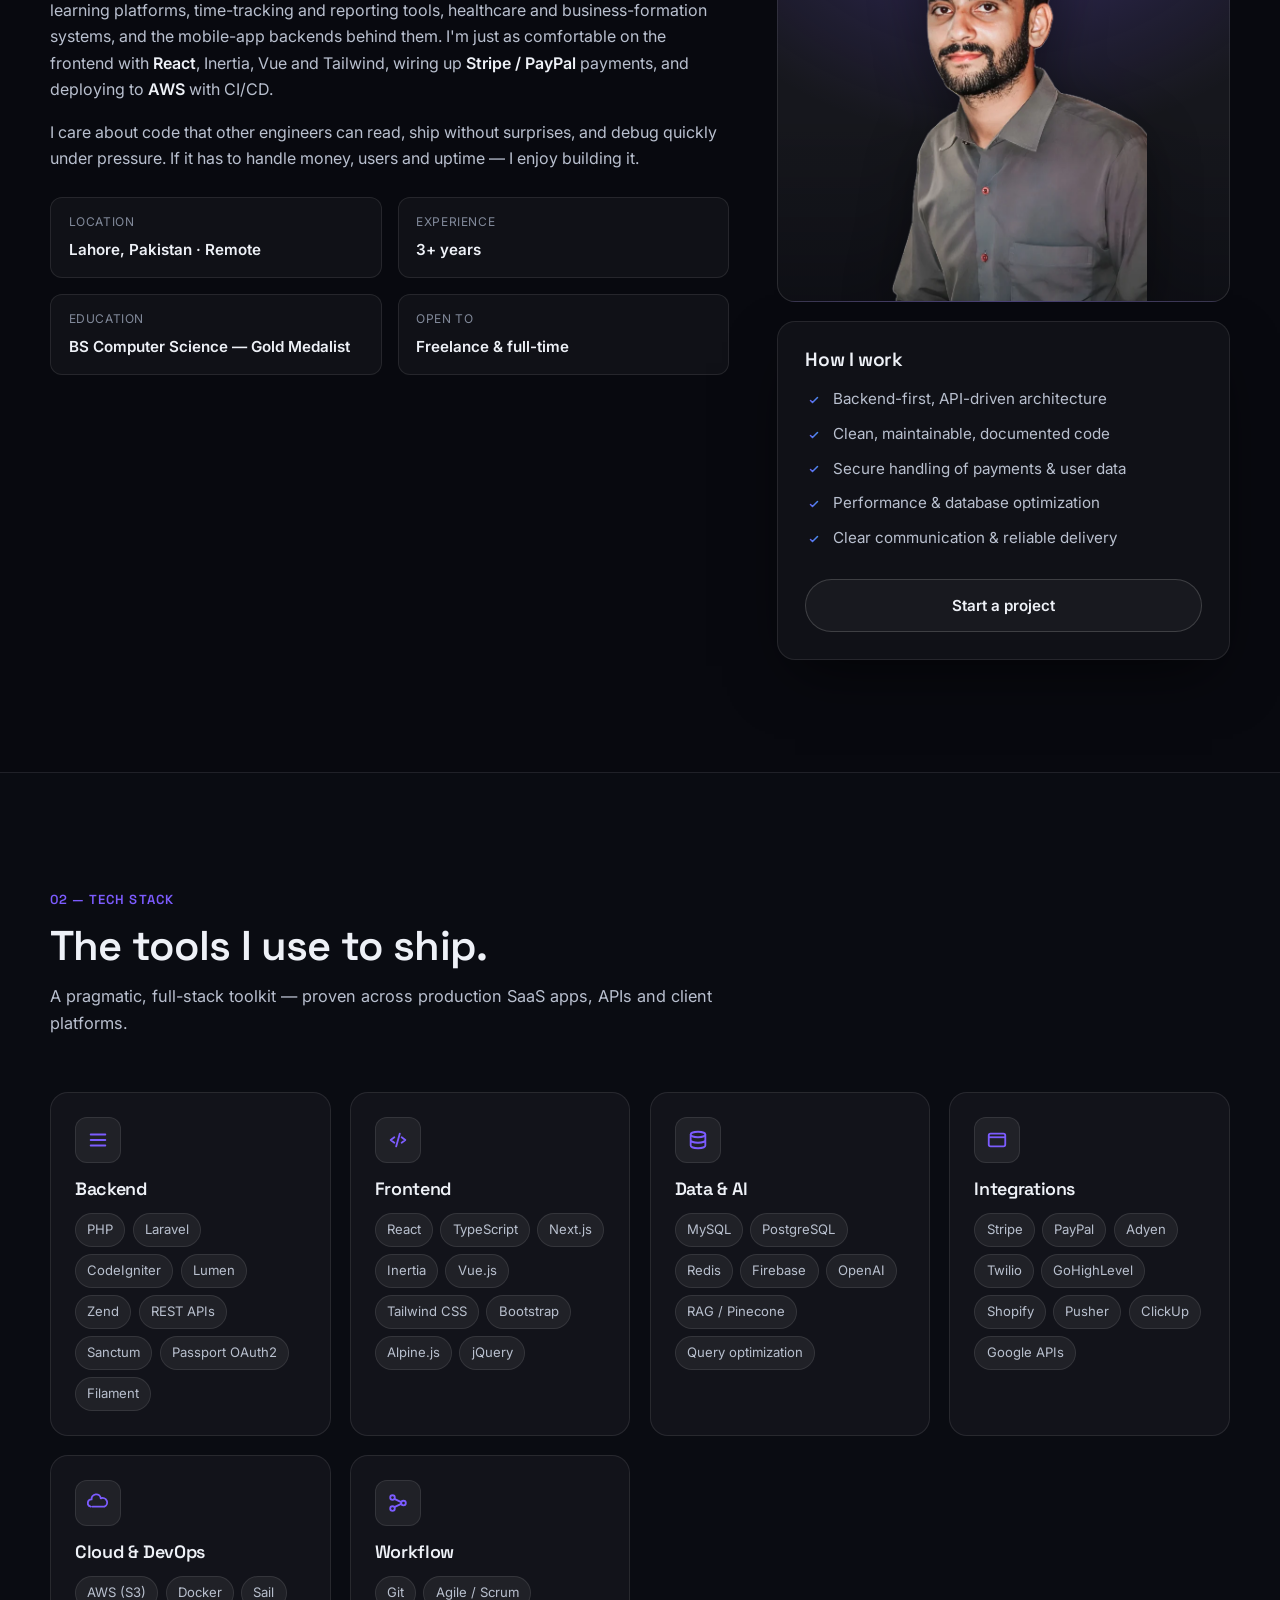
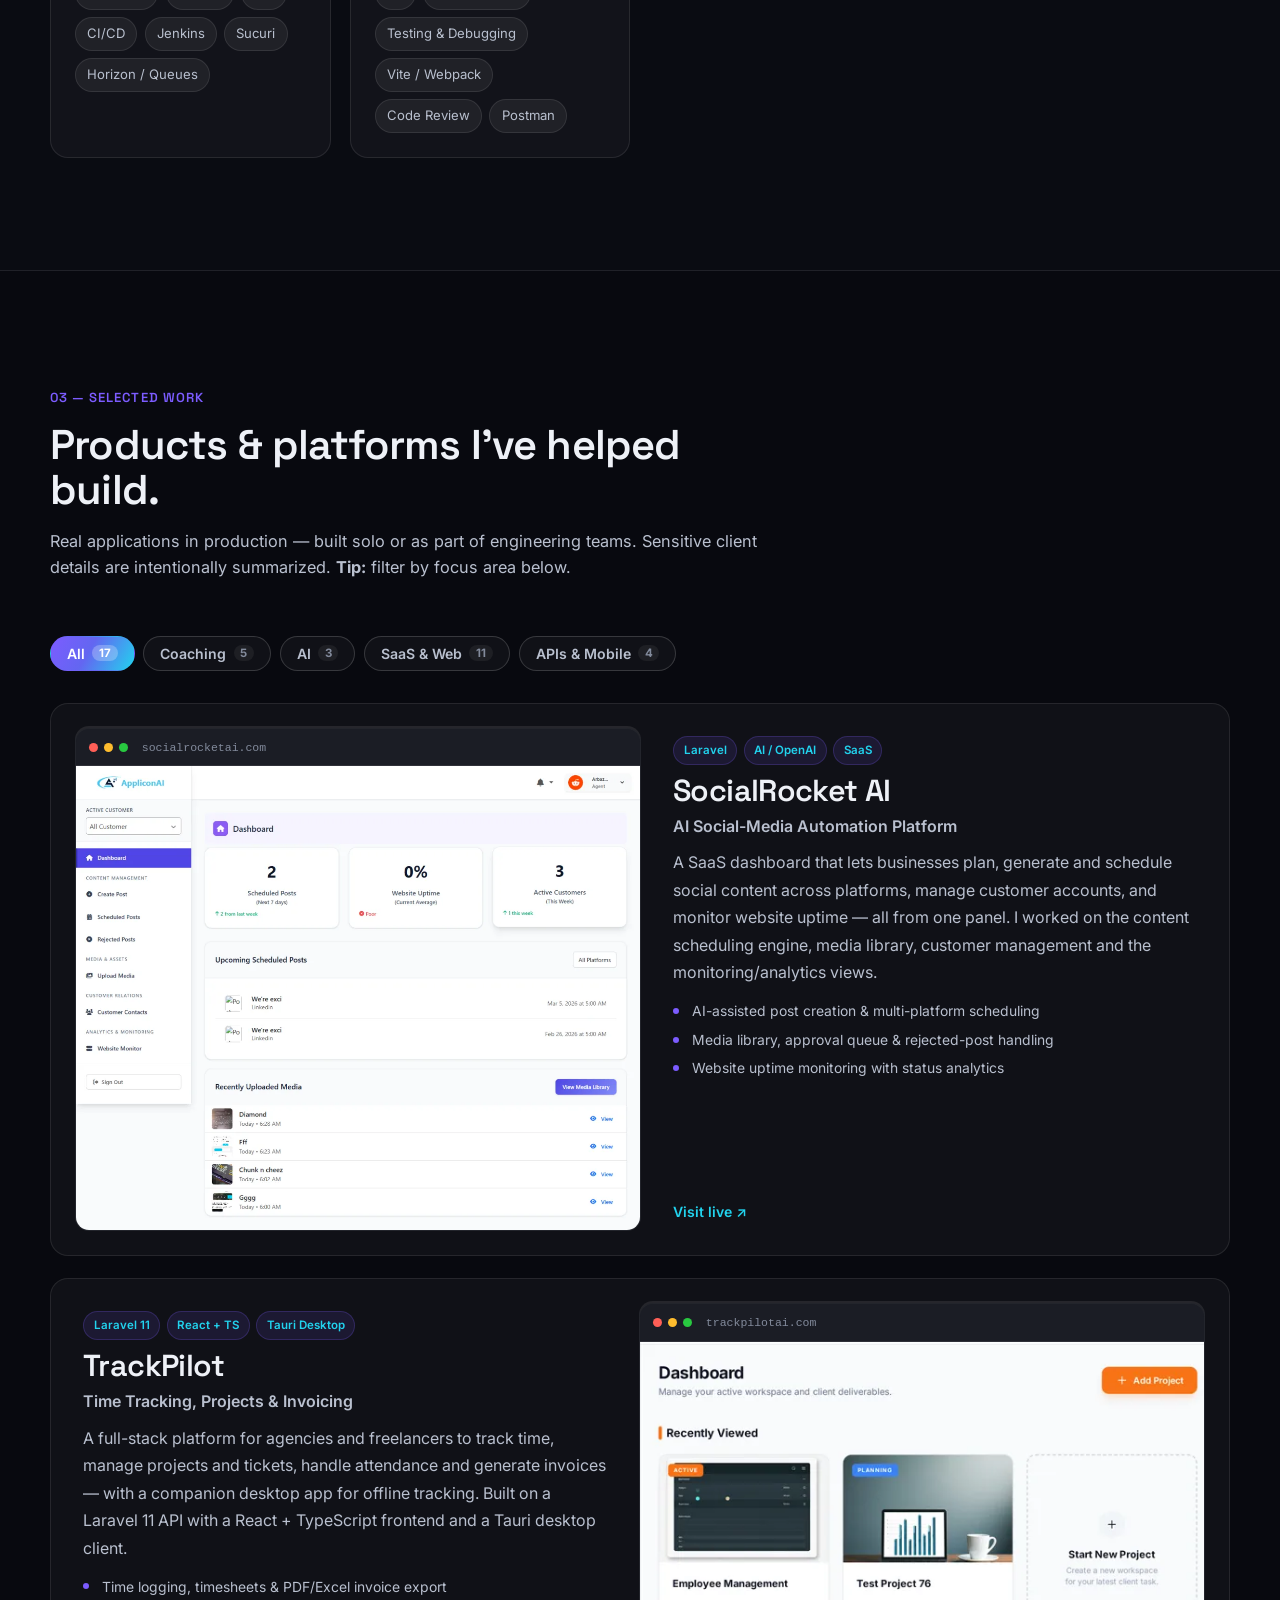
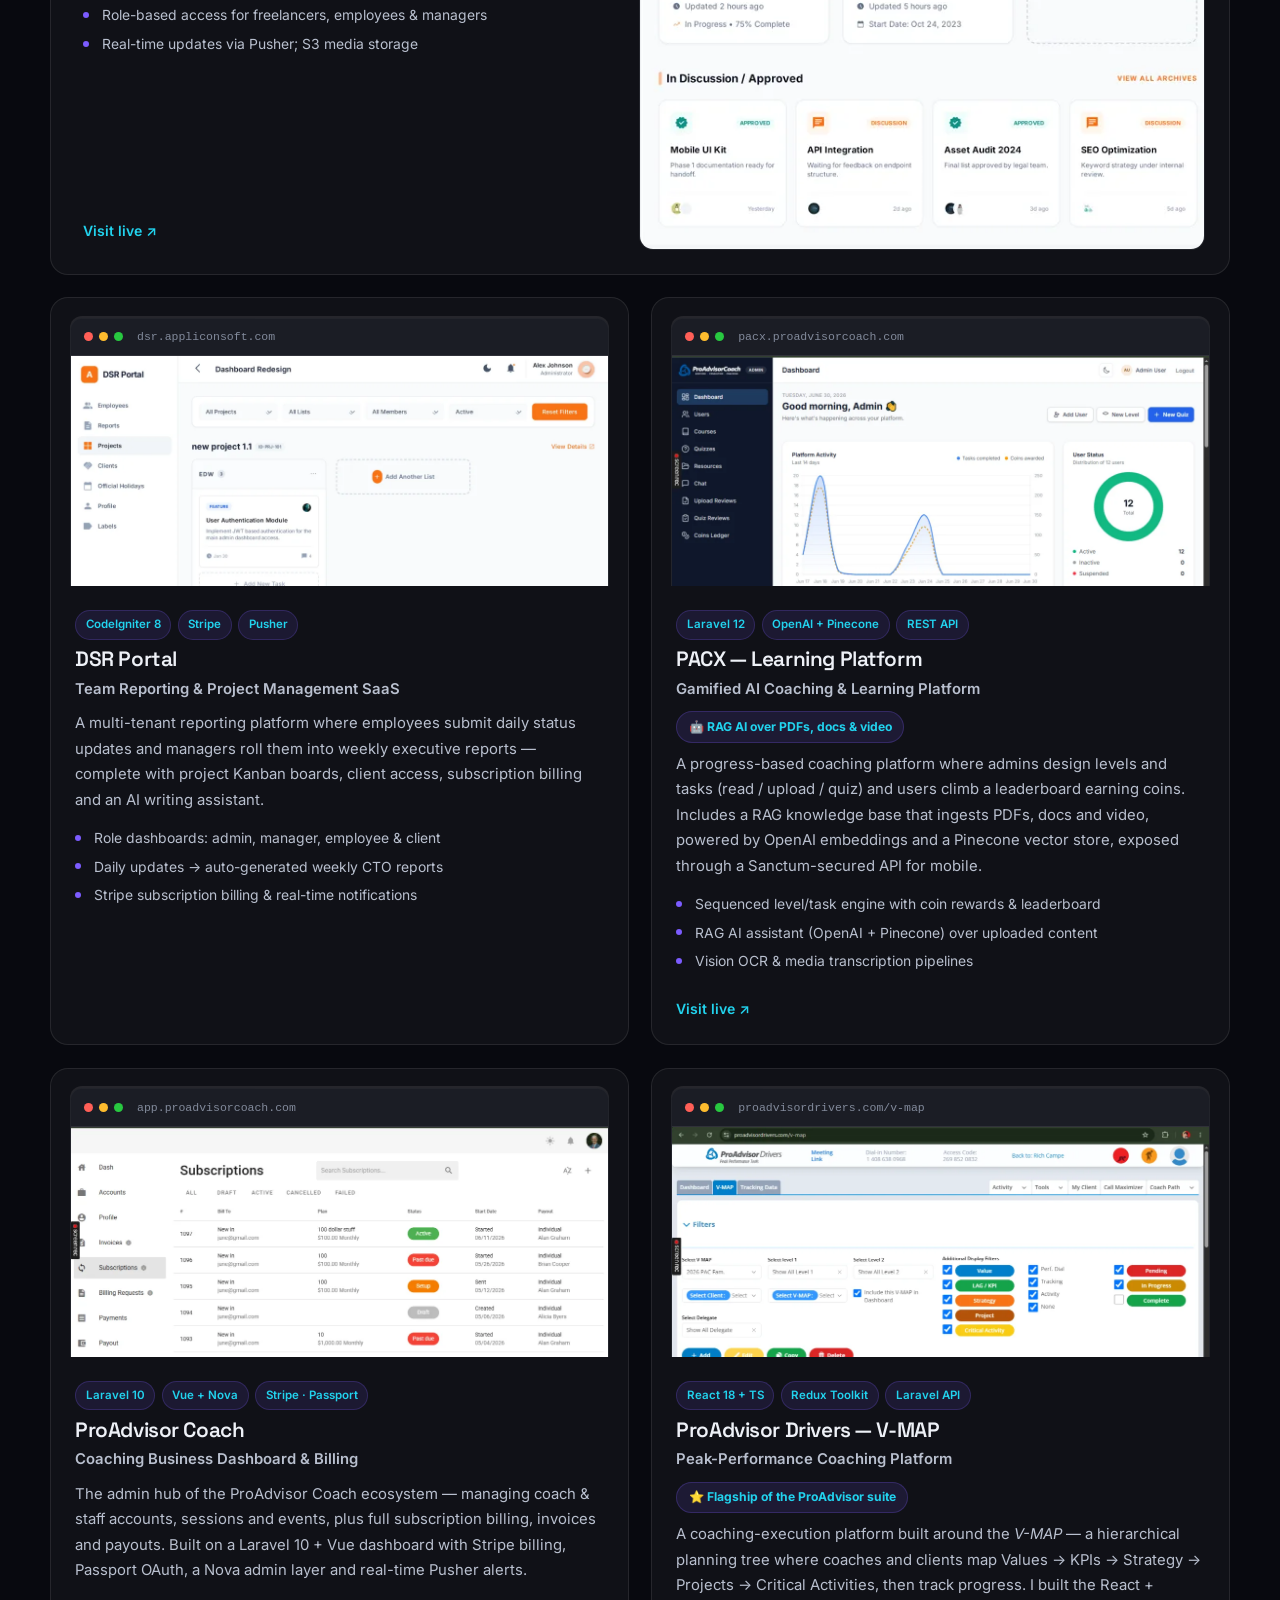
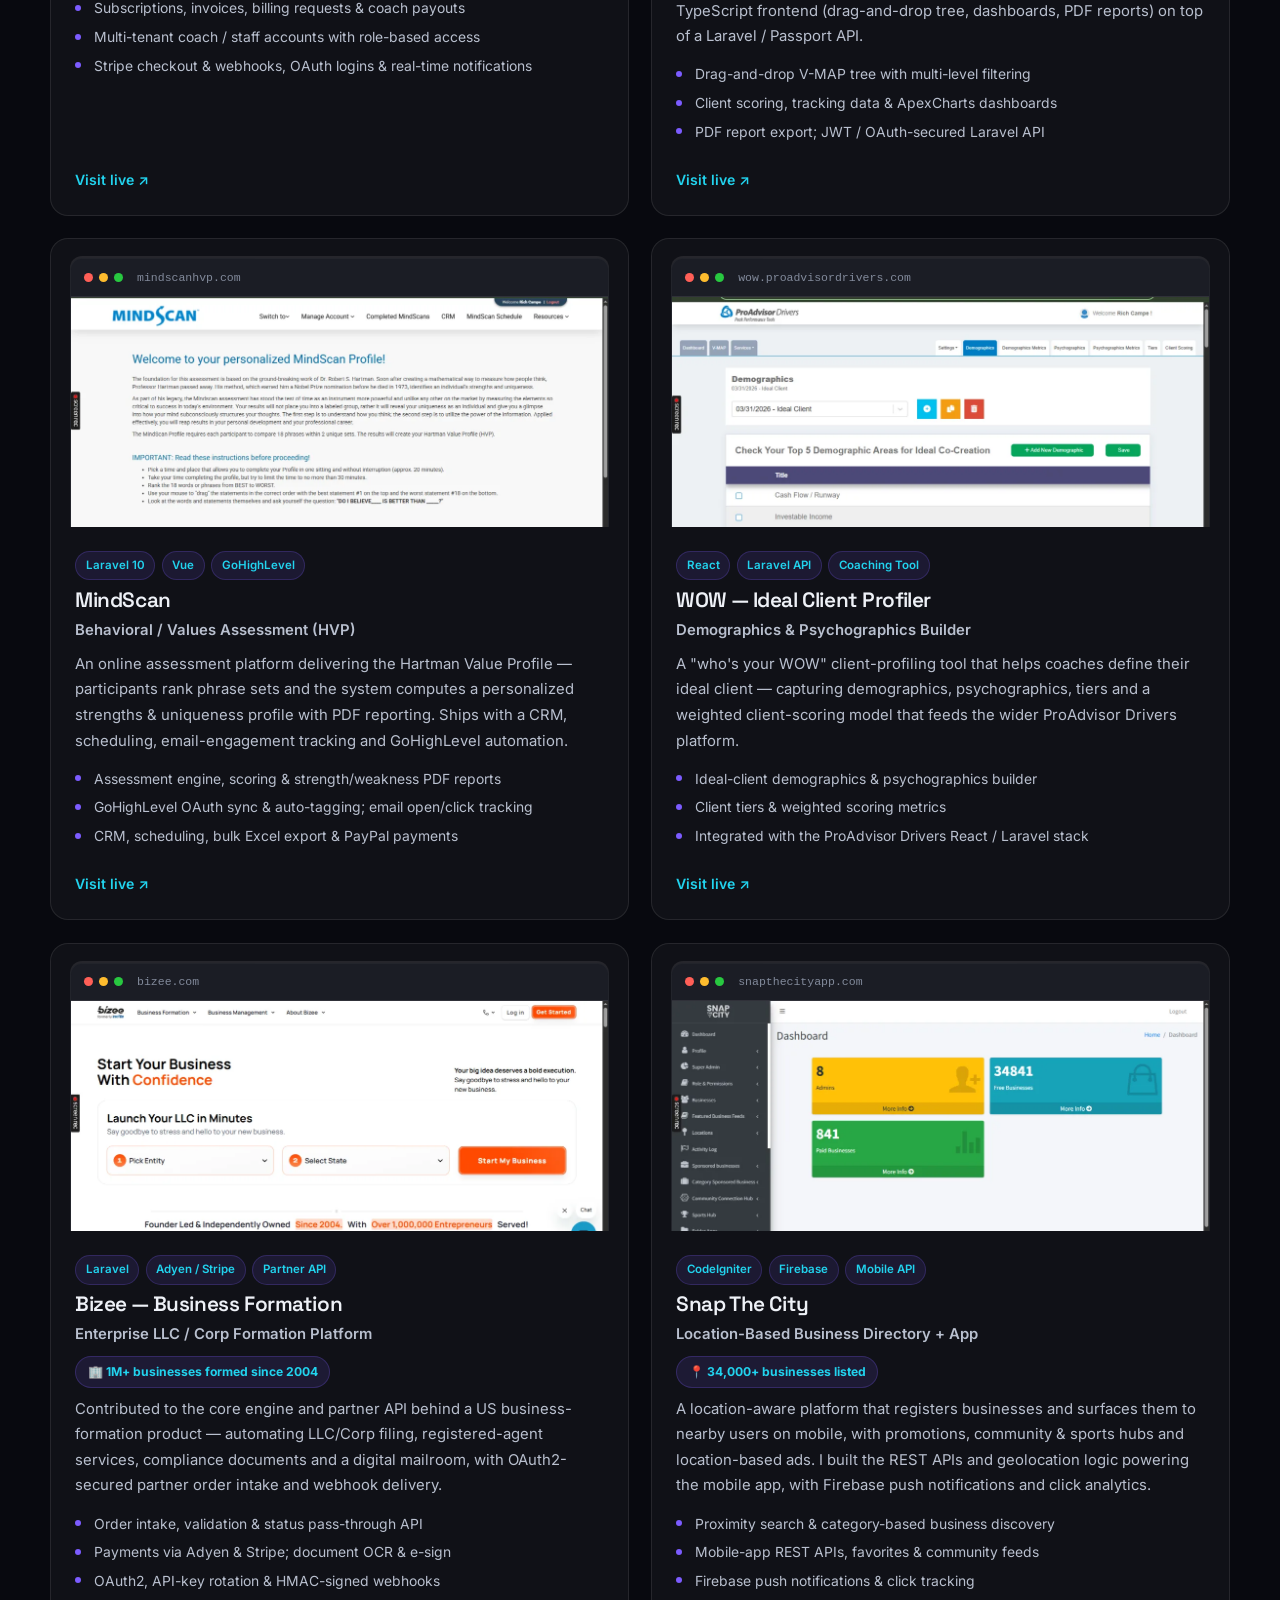
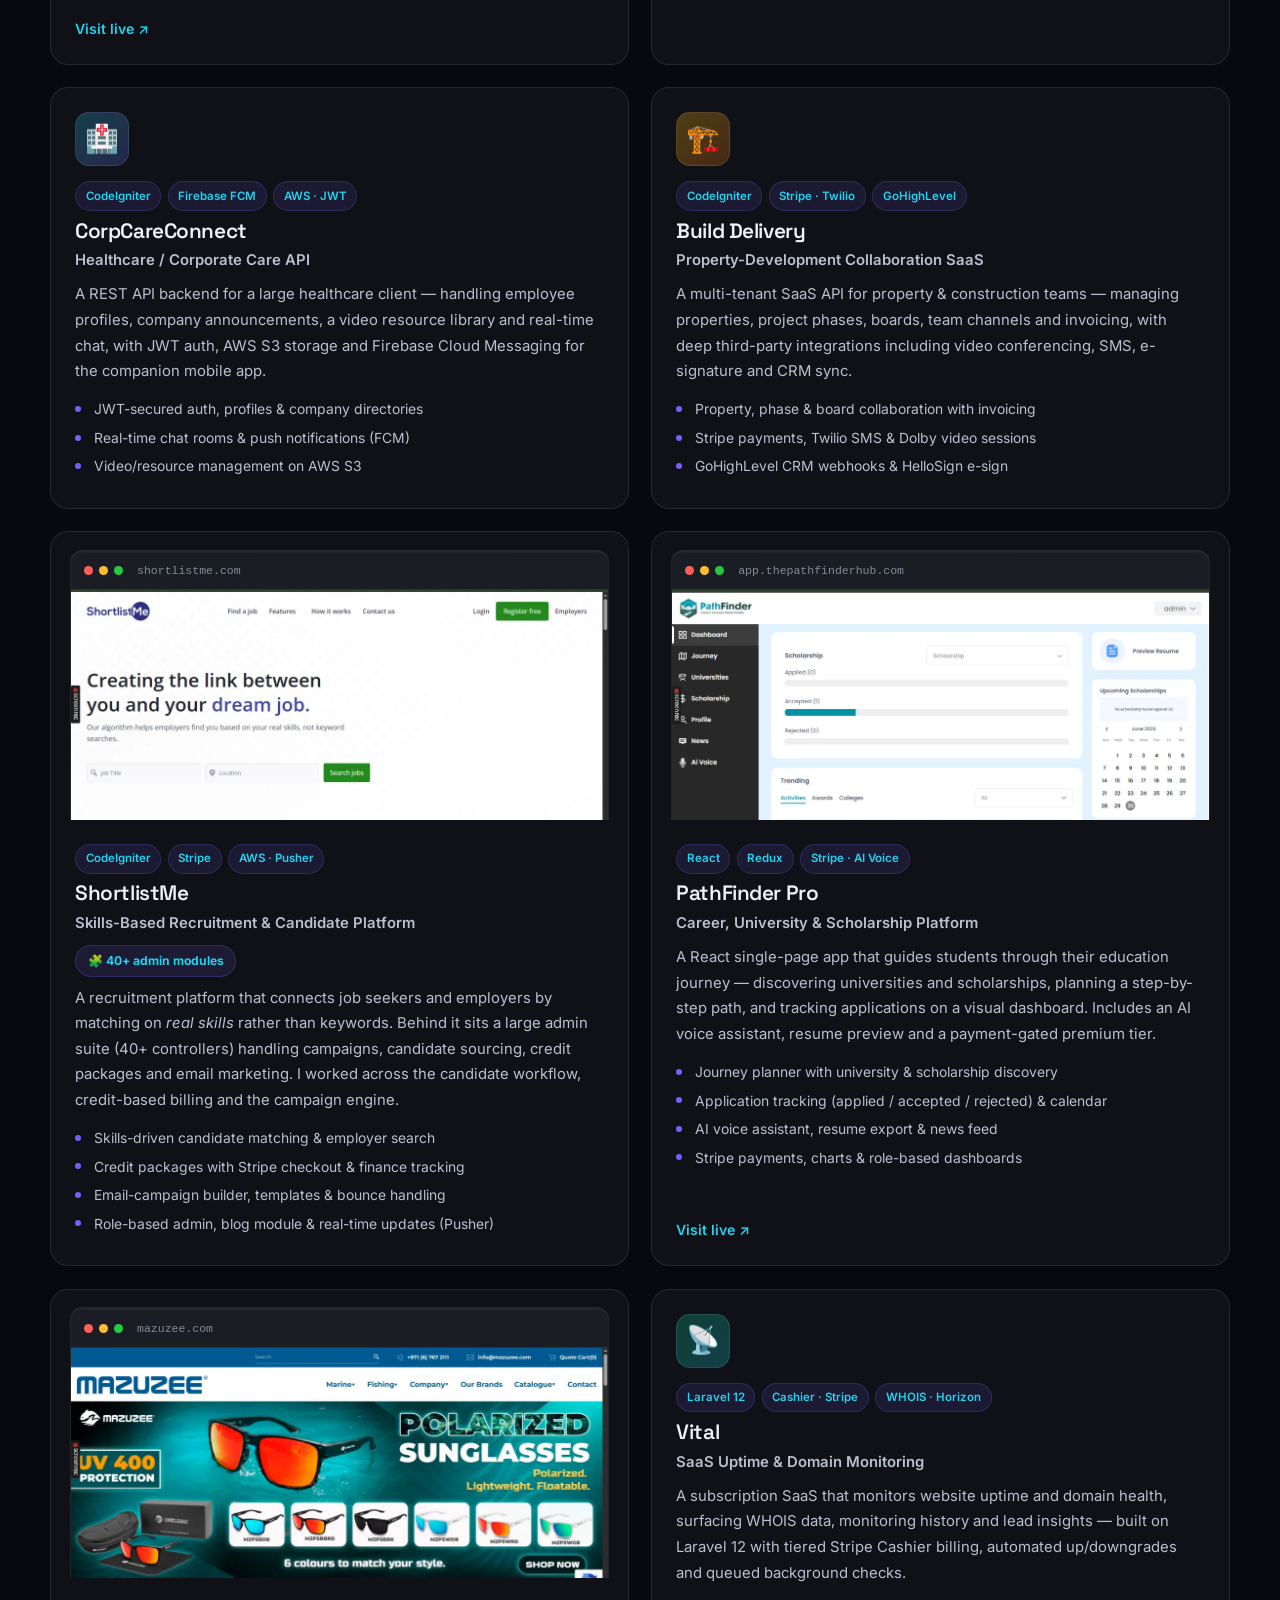
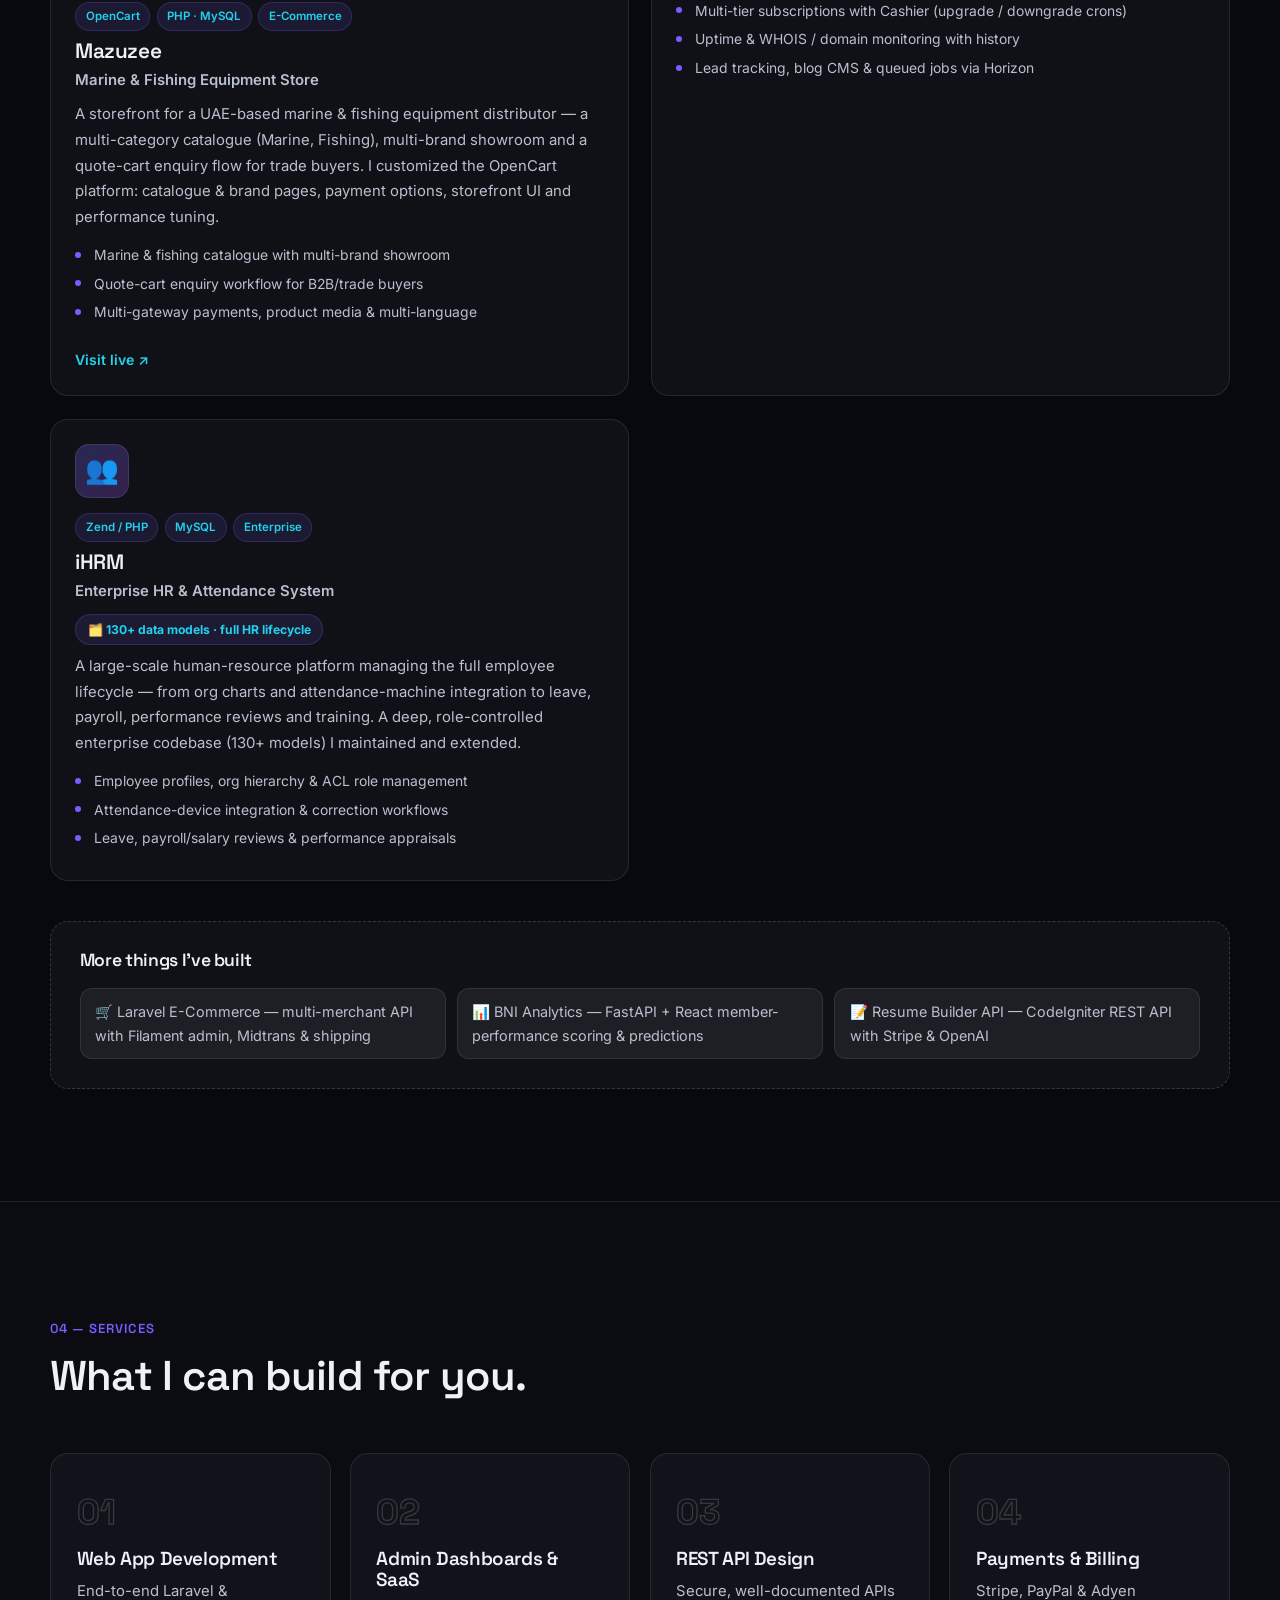
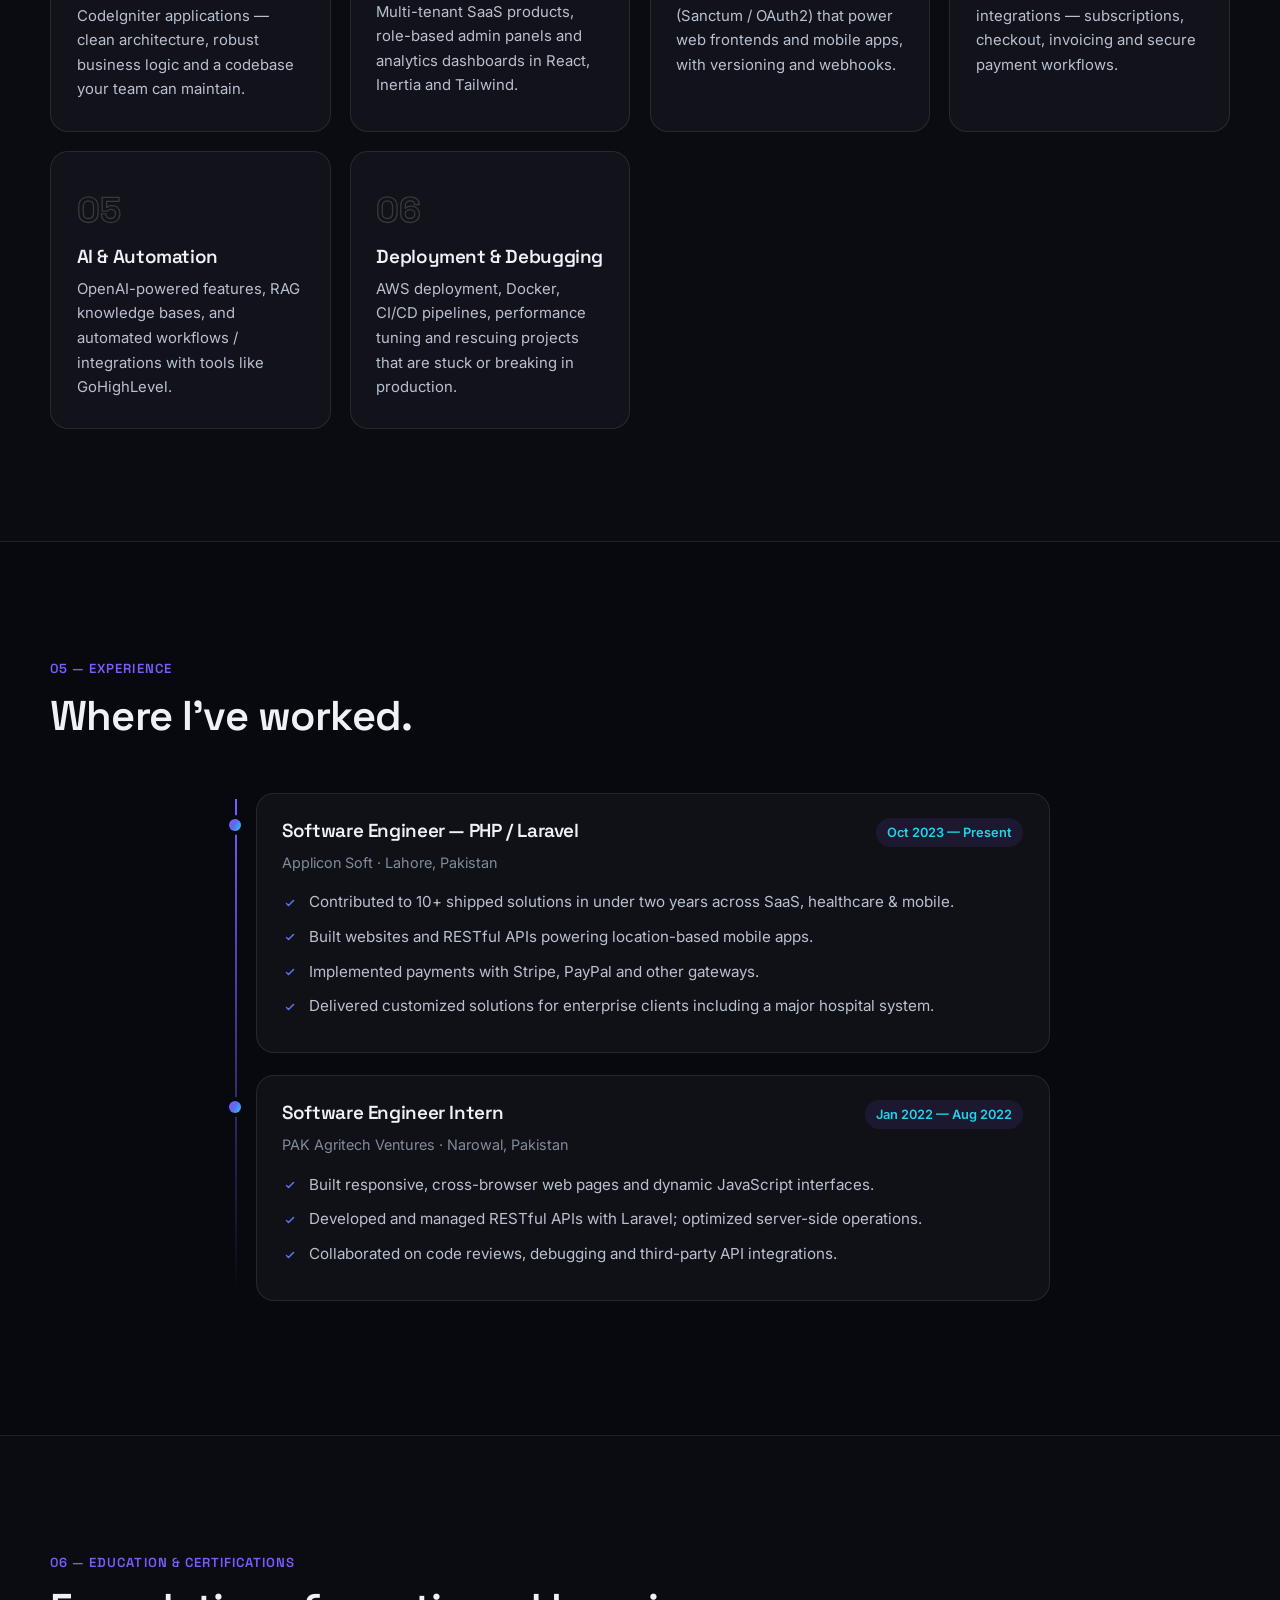
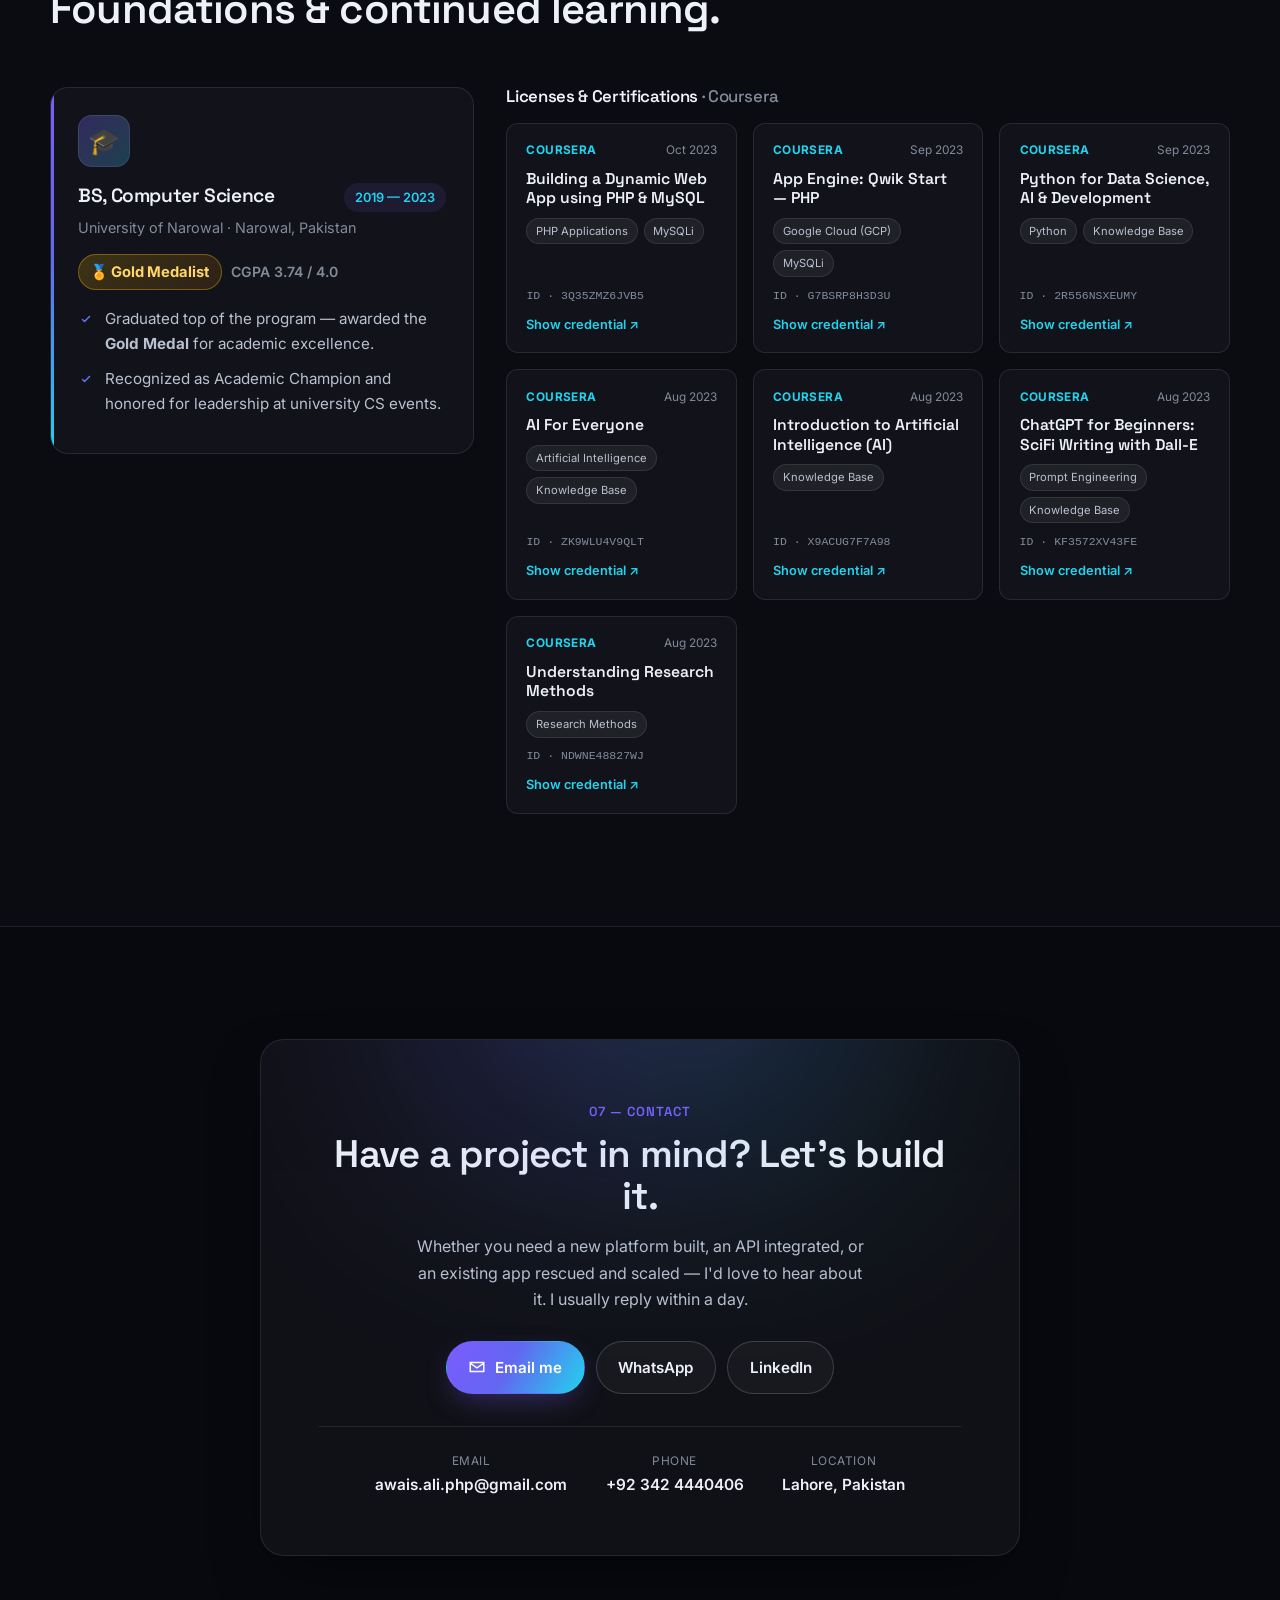
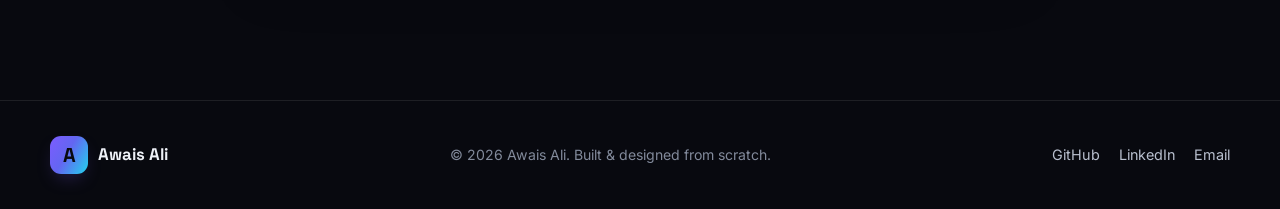
==== commit b7a9b668: "Layout & UX upgrades: spotlight cards, metrics, rhythm, skeletons - Spotlight layout: top 2 flagship" ====
--- a/index.html
+++ b/index.html
@@ -248,7 +248,7 @@
     </section>
 
     <!-- ====================== SKILLS ====================== -->
-    <section class="section" id="skills">
+    <section class="section section-tint" id="skills">
       <div class="container">
         <div class="section-head" data-reveal>
           <span class="eyebrow">02 — Tech Stack</span>
@@ -348,7 +348,7 @@
         <div class="work-grid" id="workGrid">
 
           <!-- 1. SocialRocket AI -->
-          <article class="work-card feature" data-reveal data-tilt>
+          <article class="work-card feature spotlight" data-reveal data-tilt>
             <div class="work-shot">
               <div class="browser">
                 <div class="browser-bar"><i></i><i></i><i></i><span>socialrocketai.com</span></div>
@@ -373,7 +373,7 @@
           </article>
 
           <!-- 2. TrackPilot -->
-          <article class="work-card feature" data-reveal data-tilt>
+          <article class="work-card feature spotlight spotlight-alt" data-reveal data-tilt>
             <div class="work-shot">
               <div class="browser">
                 <div class="browser-bar"><i></i><i></i><i></i><span>trackpilotai.com</span></div>
@@ -431,6 +431,7 @@
               <div class="work-tags"><span>Laravel 12</span><span>OpenAI + Pinecone</span><span>REST API</span></div>
               <h3>PACX — Learning Platform</h3>
               <p class="work-role">Gamified AI Coaching &amp; Learning Platform</p>
+              <span class="work-metric">🤖 RAG AI over PDFs, docs &amp; video</span>
               <p>A progress-based coaching platform where admins design levels and tasks (read / upload / quiz)
                 and users climb a leaderboard earning coins. Includes a RAG knowledge base that ingests PDFs,
                 docs and video, powered by OpenAI embeddings and a Pinecone vector store, exposed through a
@@ -480,6 +481,7 @@
               <div class="work-tags"><span>React 18 + TS</span><span>Redux Toolkit</span><span>Laravel API</span></div>
               <h3>ProAdvisor Drivers — V-MAP</h3>
               <p class="work-role">Peak-Performance Coaching Platform</p>
+              <span class="work-metric">⭐ Flagship of the ProAdvisor suite</span>
               <p>A coaching-execution platform built around the <em>V-MAP</em> — a hierarchical planning tree where
                 coaches and clients map Values → KPIs → Strategy → Projects → Critical Activities, then track
                 progress. I built the React + TypeScript frontend (drag-and-drop tree, dashboards, PDF reports)
@@ -553,6 +555,7 @@
               <div class="work-tags"><span>Laravel</span><span>Adyen / Stripe</span><span>Partner API</span></div>
               <h3>Bizee — Business Formation</h3>
               <p class="work-role">Enterprise LLC / Corp Formation Platform</p>
+              <span class="work-metric">🏢 1M+ businesses formed since 2004</span>
               <p>Contributed to the core engine and partner API behind a US business-formation product —
                 automating LLC/Corp filing, registered-agent services, compliance documents and a digital
                 mailroom, with OAuth2-secured partner order intake and webhook delivery.</p>
@@ -577,6 +580,7 @@
               <div class="work-tags"><span>CodeIgniter</span><span>Firebase</span><span>Mobile API</span></div>
               <h3>Snap The City</h3>
               <p class="work-role">Location-Based Business Directory + App</p>
+              <span class="work-metric">📍 34,000+ businesses listed</span>
               <p>A location-aware platform that registers businesses and surfaces them to nearby users on mobile,
                 with promotions, community &amp; sports hubs and location-based ads. I built the REST APIs and
                 geolocation logic powering the mobile app, with Firebase push notifications and click analytics.</p>
@@ -636,6 +640,7 @@
               <div class="work-tags"><span>CodeIgniter</span><span>Stripe</span><span>AWS · Pusher</span></div>
               <h3>ShortlistMe</h3>
               <p class="work-role">Skills-Based Recruitment &amp; Candidate Platform</p>
+              <span class="work-metric">🧩 40+ admin modules</span>
               <p>A recruitment platform that connects job seekers and employers by matching on <em>real skills</em>
                 rather than keywords. Behind it sits a large admin suite (40+ controllers) handling campaigns,
                 candidate sourcing, credit packages and email marketing. I worked across the candidate workflow,
@@ -724,6 +729,7 @@
               <div class="work-tags"><span>Zend / PHP</span><span>MySQL</span><span>Enterprise</span></div>
               <h3>iHRM</h3>
               <p class="work-role">Enterprise HR &amp; Attendance System</p>
+              <span class="work-metric">🗂️ 130+ data models · full HR lifecycle</span>
               <p>A large-scale human-resource platform managing the full employee lifecycle — from org charts and
                 attendance-machine integration to leave, payroll, performance reviews and training. A deep,
                 role-controlled enterprise codebase (130+ models) I maintained and extended.</p>
@@ -749,7 +755,7 @@
     </section>
 
     <!-- ====================== SERVICES ====================== -->
-    <section class="section" id="services">
+    <section class="section section-tint" id="services">
       <div class="container">
         <div class="section-head" data-reveal>
           <span class="eyebrow">04 — Services</span>
@@ -838,7 +844,7 @@
     </section>
 
     <!-- ====================== EDUCATION & CERTIFICATIONS ====================== -->
-    <section class="section" id="education">
+    <section class="section section-tint" id="education">
       <div class="container">
         <div class="section-head" data-reveal>
           <span class="eyebrow">06 — Education &amp; Certifications</span>
--- a/assets/css/styles.css
+++ b/assets/css/styles.css
@@ -71,6 +71,8 @@
 
 .container { width: min(100% - 2 * var(--pad), var(--maxw)); margin-inline: auto; }
 .section { padding: clamp(3.5rem, 9vw, 7rem) 0; position: relative; }
+.section-tint { background: color-mix(in srgb, var(--bg-soft) 55%, transparent); border-block: 1px solid var(--border); }
+[data-theme="light"] .section-tint { background: color-mix(in srgb, var(--bg-soft) 75%, transparent); }
 
 .skip-link {
   position: absolute; left: -999px; top: 0; z-index: 1000;
@@ -241,9 +243,16 @@
 .code-card .c-key { color: var(--accent-2); } .code-card .c-str { color: #ffb86c; } .code-card .c-ok { color: #2bd576; }
 
 /* ---------- Marquee ---------- */
-.marquee { overflow: hidden; border-block: 1px solid var(--border); padding: 1.1rem 0; -webkit-mask-image: linear-gradient(90deg, transparent, #000 12%, #000 88%, transparent); mask-image: linear-gradient(90deg, transparent, #000 12%, #000 88%, transparent); }
-.marquee-track { display: flex; gap: 2.6rem; width: max-content; animation: scroll 32s linear infinite; }
-.marquee-track span { font-family: var(--font-display); font-weight: 600; font-size: 1.1rem; color: var(--text-mute); white-space: nowrap; }
+.marquee { overflow: hidden; border-block: 1px solid var(--border); padding: 1.4rem 0; -webkit-mask-image: linear-gradient(90deg, transparent, #000 10%, #000 90%, transparent); mask-image: linear-gradient(90deg, transparent, #000 10%, #000 90%, transparent); }
+.marquee-track { display: flex; gap: .9rem; width: max-content; animation: scroll 38s linear infinite; }
+.marquee-track span {
+  display: inline-flex; align-items: center; gap: .5rem; white-space: nowrap;
+  font-family: var(--font-display); font-weight: 600; font-size: .92rem; color: var(--text-soft);
+  padding: .5rem 1.05rem; border: 1px solid var(--border); border-radius: 999px; background: var(--surface);
+  transition: color .2s ease, border-color .2s ease;
+}
+.marquee-track span::before { content: ""; width: 7px; height: 7px; border-radius: 50%; background: var(--grad); flex: none; }
+.marquee-track span:hover { color: var(--text); border-color: var(--accent); }
 .marquee:hover .marquee-track { animation-play-state: paused; }
 @keyframes scroll { to { transform: translateX(-50%); } }
 
@@ -306,16 +315,42 @@
 .work-card.filter-in { animation: filterIn .45s cubic-bezier(.2,.7,.2,1) both; }
 @keyframes filterIn { from { opacity: 0; transform: translateY(12px) scale(.985); } to { opacity: 1; transform: none; } }
 @media (prefers-reduced-motion: reduce) { .work-card.filter-in { animation: none; } }
+
+/* Spotlight (featured) cards — large, full-width, alternating sides */
+.work-card.spotlight { grid-column: 1 / -1; flex-direction: row; align-items: stretch; }
+.work-card.spotlight .work-shot { flex: 1.08; padding: 1.5rem 0 1.5rem 1.5rem; display: flex; }
+.work-card.spotlight .browser { width: 100%; display: flex; flex-direction: column; border-radius: 14px; border: 1px solid var(--border); }
+.work-card.spotlight .browser img { flex: 1; height: 100%; min-height: 320px; }
+.work-card.spotlight .work-body { flex: 1; padding: 2rem; justify-content: center; }
+.work-card.spotlight h3 { font-size: clamp(1.5rem, 2.4vw, 1.9rem); }
+.work-card.spotlight .work-body > p { font-size: 1rem; }
+.work-card.spotlight.spotlight-alt { flex-direction: row-reverse; }
+.work-card.spotlight.spotlight-alt .work-shot { padding: 1.5rem 1.5rem 1.5rem 0; }
+@media (max-width: 860px) {
+  .work-card.spotlight, .work-card.spotlight.spotlight-alt { flex-direction: column; }
+  .work-card.spotlight .work-shot, .work-card.spotlight.spotlight-alt .work-shot { padding: 1.2rem 1.2rem 0; flex: none; }
+  .work-card.spotlight .browser img { min-height: 0; height: 220px; }
+}
+
+/* Impact metric chip */
+.work-metric { display: inline-flex; align-items: center; gap: .4rem; align-self: flex-start; font-size: .76rem; font-weight: 700; color: var(--accent-2); background: color-mix(in srgb, var(--accent) 13%, transparent); border: 1px solid color-mix(in srgb, var(--accent) 24%, transparent); padding: .3rem .72rem; border-radius: 999px; }
 .work-card { background: var(--surface); border: 1px solid var(--border); border-radius: var(--radius); overflow: hidden; display: flex; flex-direction: column; transition: transform .3s ease, border-color .3s ease, box-shadow .3s ease; }
 .work-card:hover { border-color: var(--border-strong); box-shadow: var(--shadow); }
-.work-card.feature { grid-column: span 1; }
+/* featured cards span 1 by default; .spotlight overrides to full width */
 .work-shot { padding: 1.2rem 1.2rem 0; }
 .browser { border-radius: 12px 12px 0 0; border: 1px solid var(--border); border-bottom: none; overflow: hidden; background: var(--bg-soft); box-shadow: 0 -2px 0 var(--border); }
 .browser-bar { display: flex; align-items: center; gap: 6px; padding: .55rem .8rem; border-bottom: 1px solid var(--border); background: var(--surface-2); }
 .browser-bar i { width: 9px; height: 9px; border-radius: 50%; background: var(--border-strong); }
 .browser-bar i:nth-child(1){ background:#ff5f57; } .browser-bar i:nth-child(2){ background:#febc2e; } .browser-bar i:nth-child(3){ background:#28c840; }
 .browser-bar span { margin-left: .5rem; font-size: .72rem; color: var(--text-mute); font-family: ui-monospace, monospace; }
-.browser img { width: 100%; height: 230px; object-fit: cover; object-position: top center; }
+.browser img { width: 100%; height: 230px; object-fit: cover; object-position: top center; background: var(--surface-2); }
+/* Skeleton shimmer while screenshots lazy-load */
+.browser img:not(.is-loaded) {
+  background-image: linear-gradient(100deg, var(--surface-2) 28%, var(--surface) 50%, var(--surface-2) 72%);
+  background-size: 200% 100%; animation: shimmer 1.4s ease-in-out infinite;
+}
+@keyframes shimmer { to { background-position: -200% 0; } }
+@media (prefers-reduced-motion: reduce) { .browser img:not(.is-loaded) { animation: none; } }
 
 .work-body { padding: 1.5rem; display: flex; flex-direction: column; gap: .55rem; flex: 1; }
 .card-emoji { width: 54px; height: 54px; display: grid; place-items: center; font-size: 1.7rem; border-radius: 14px; background: linear-gradient(135deg, color-mix(in srgb, var(--c1) 28%, transparent), color-mix(in srgb, var(--c2) 24%, transparent)); border: 1px solid var(--border); margin-bottom: .4rem; }
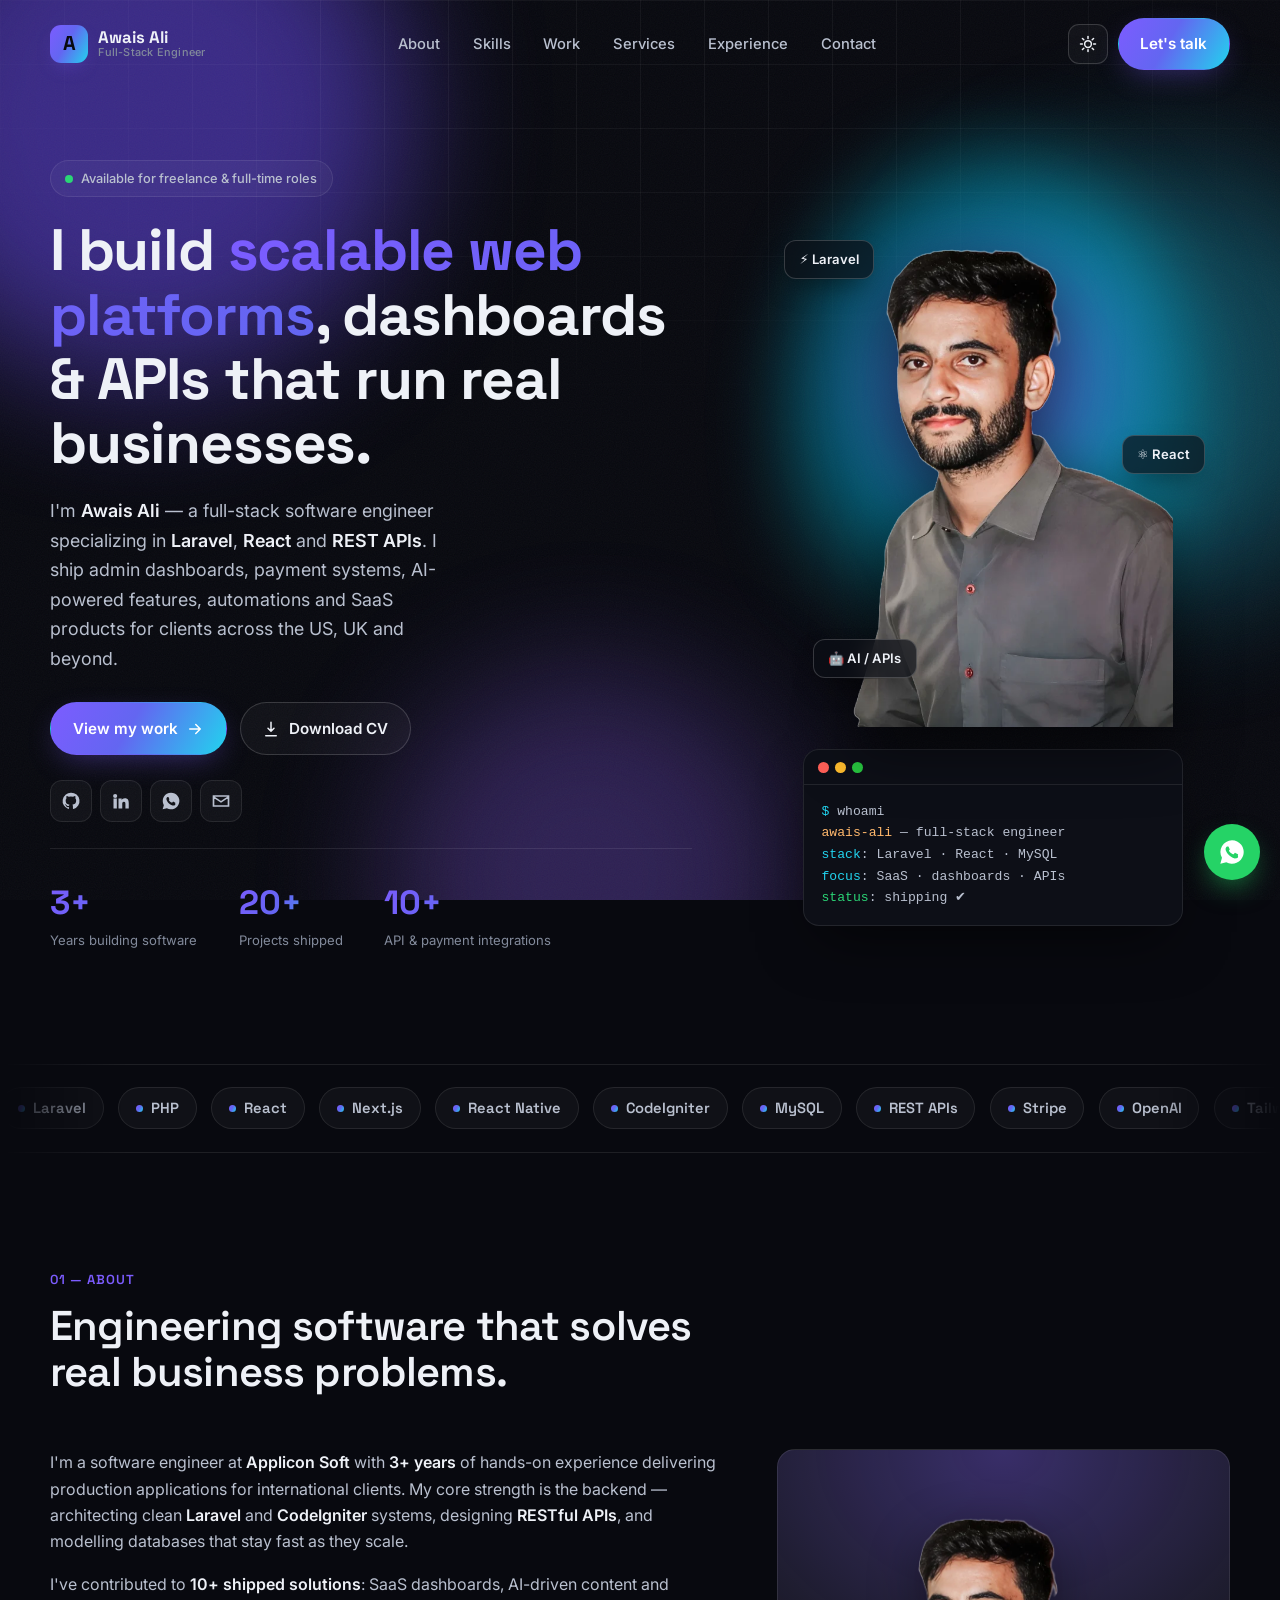
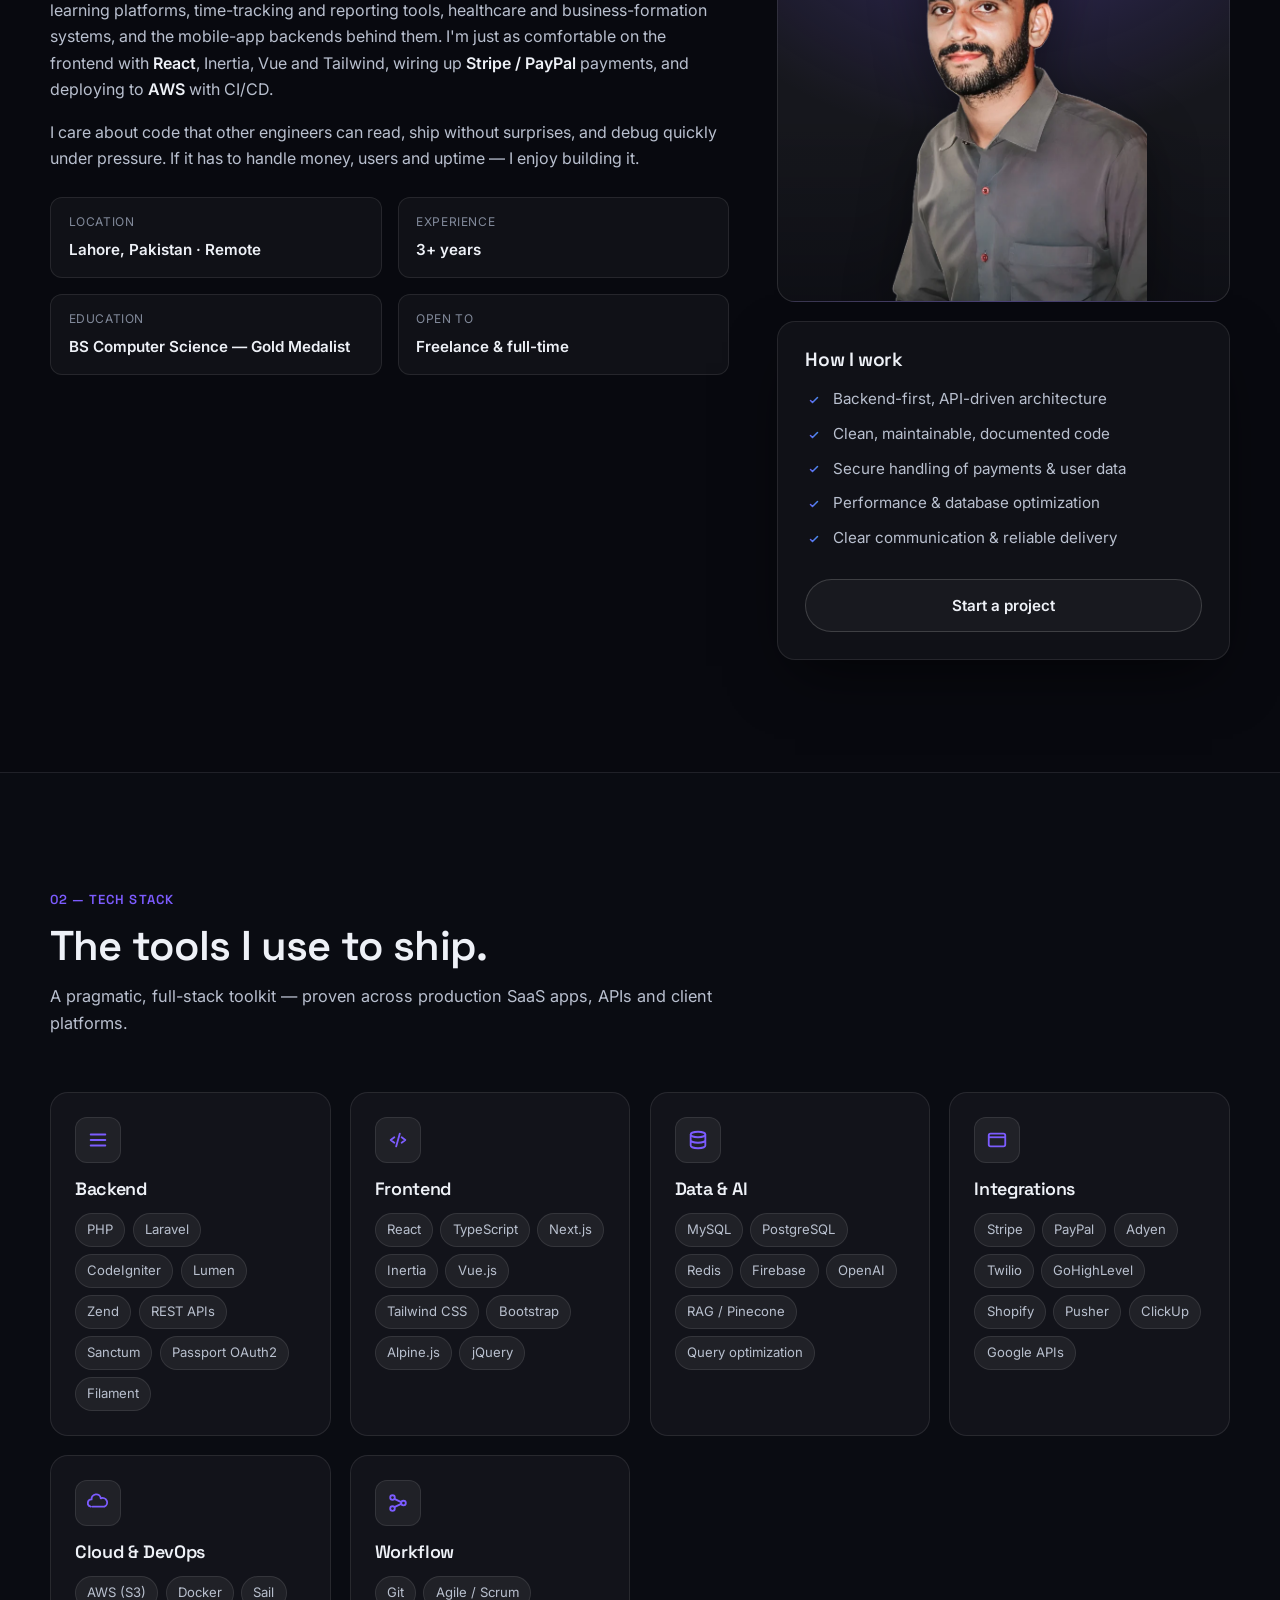
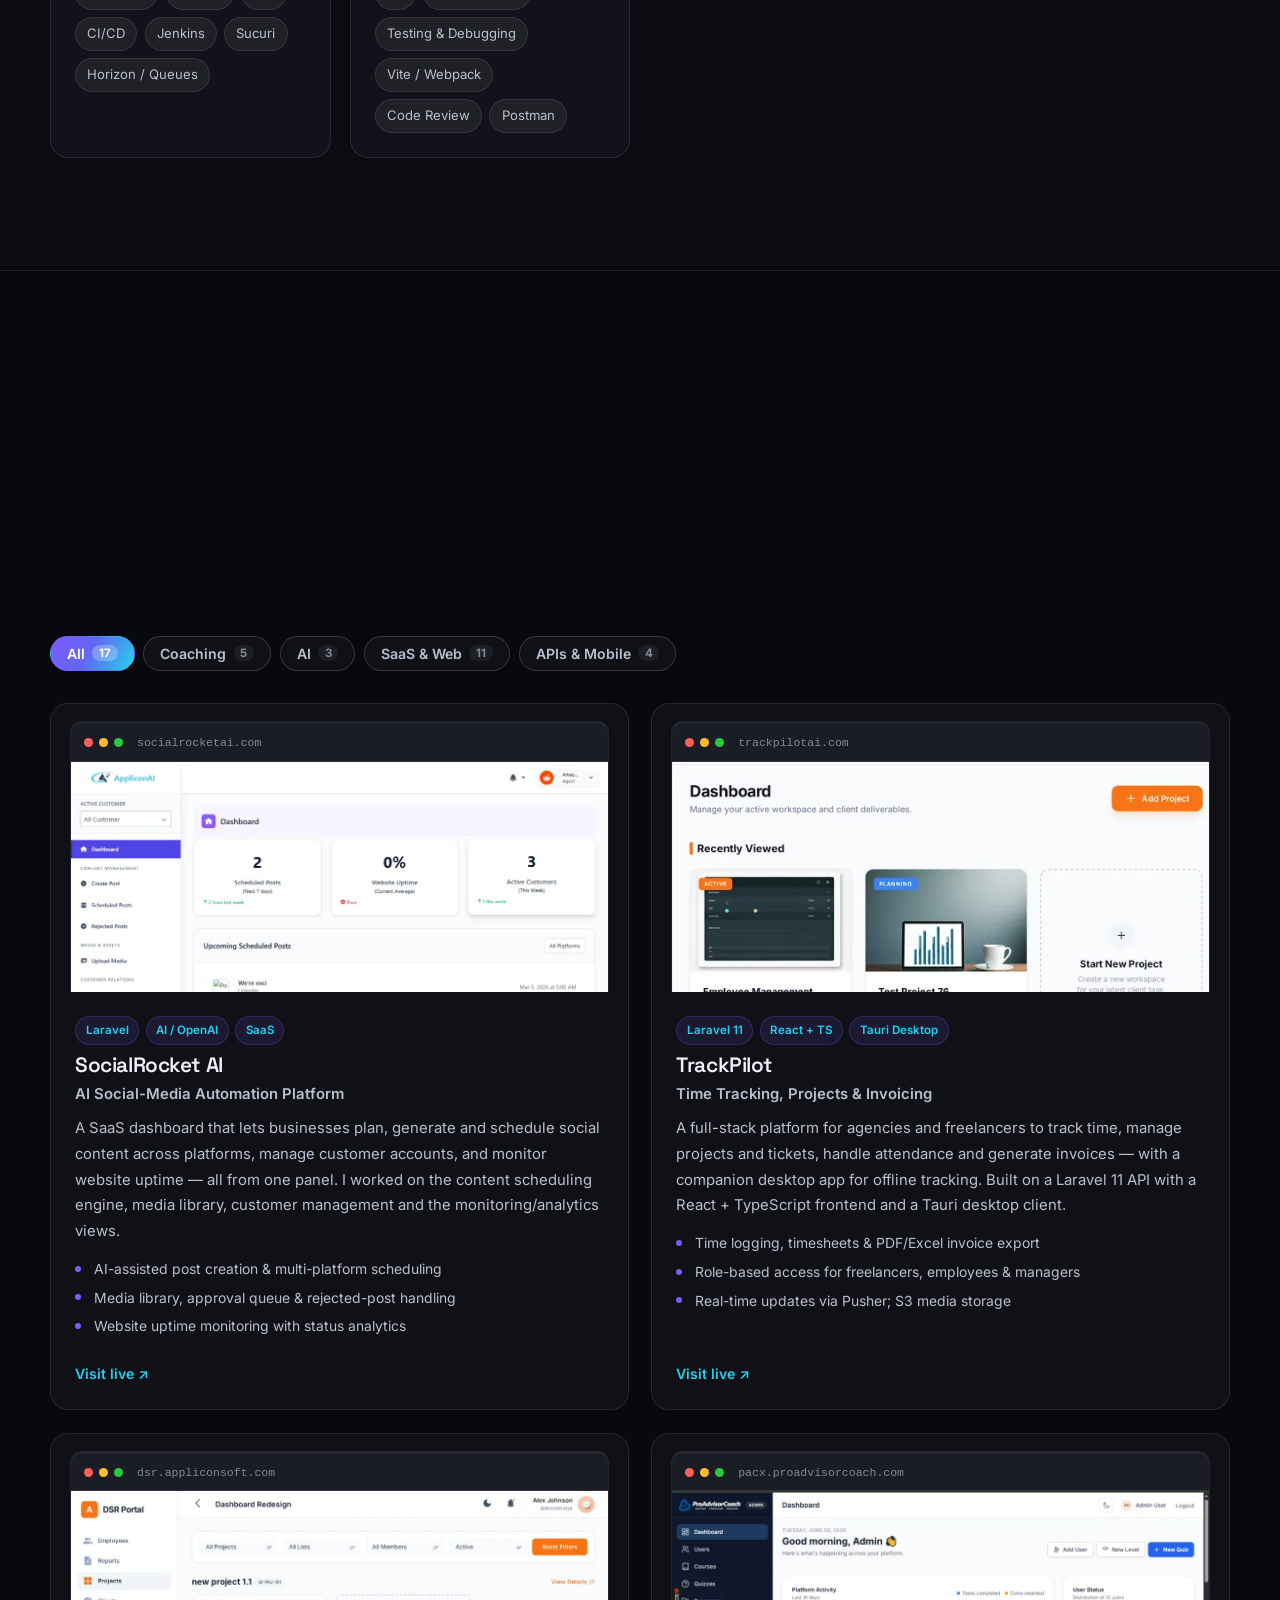
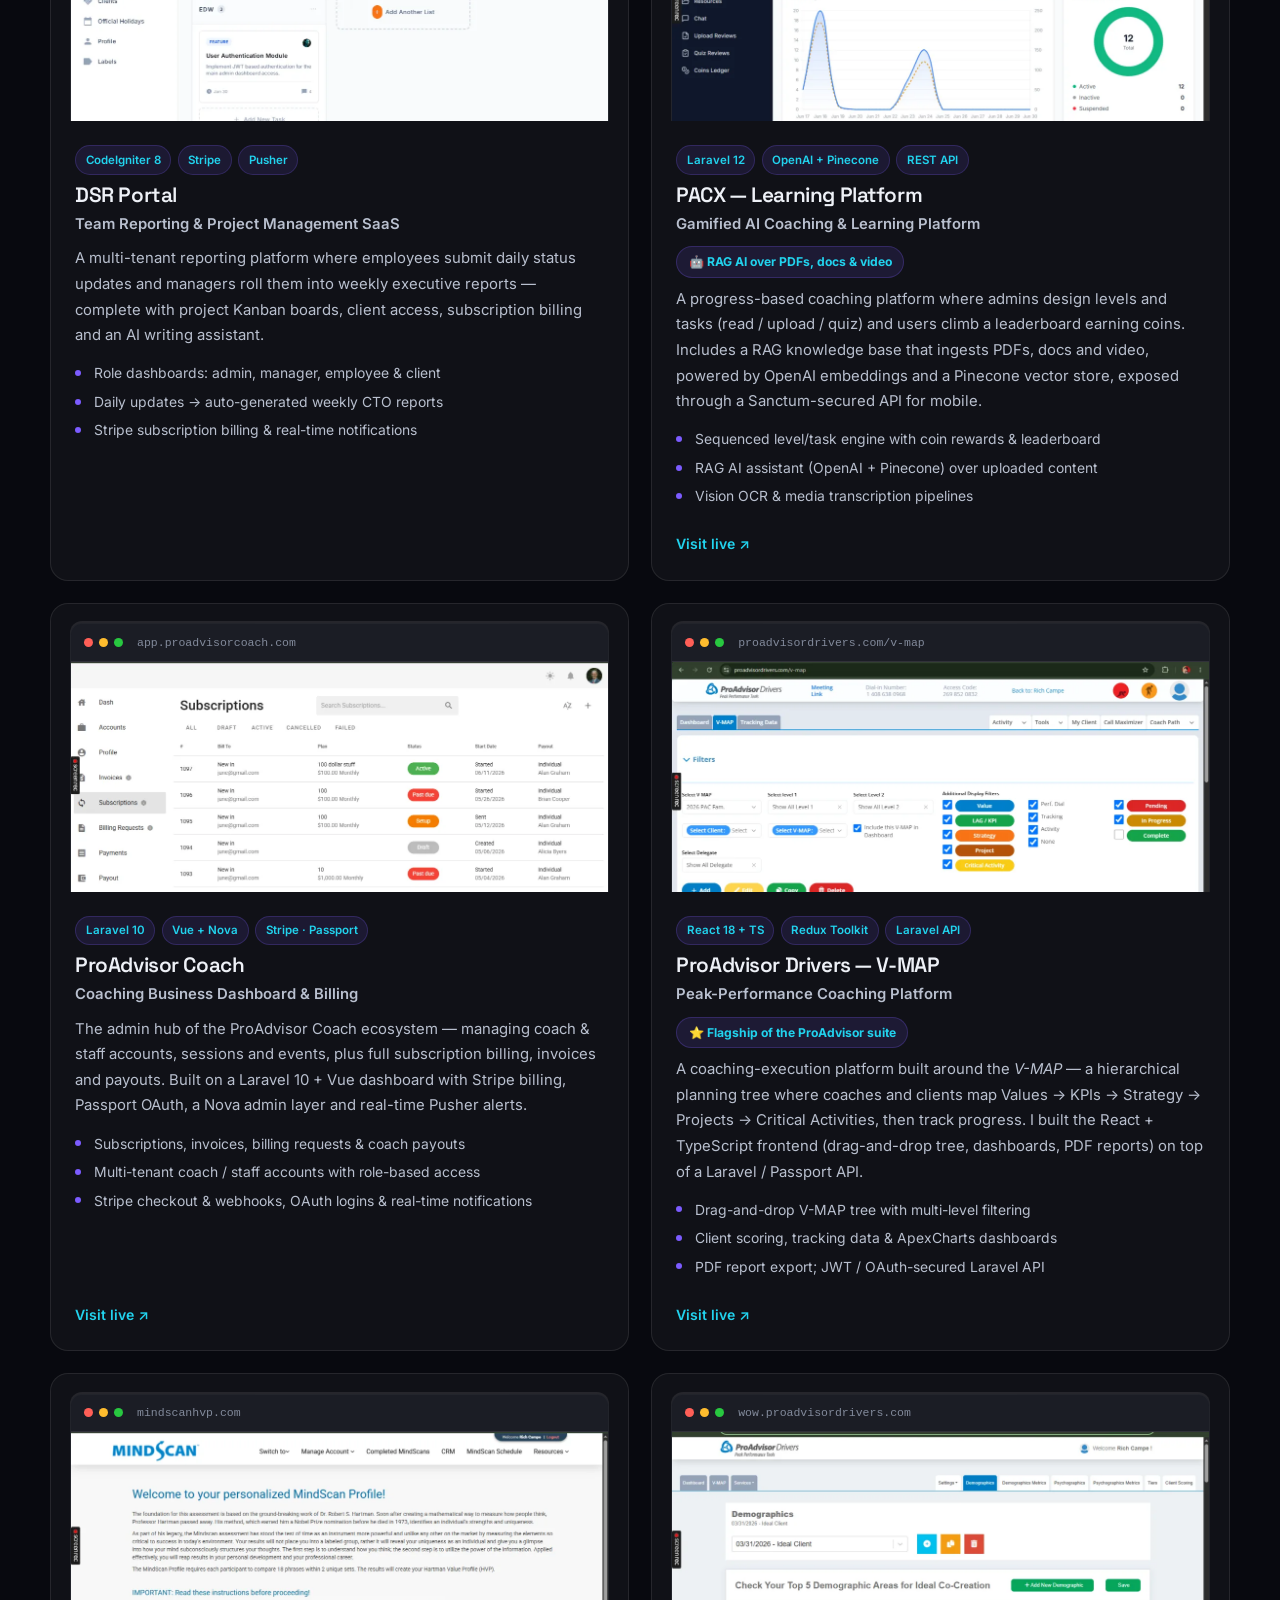
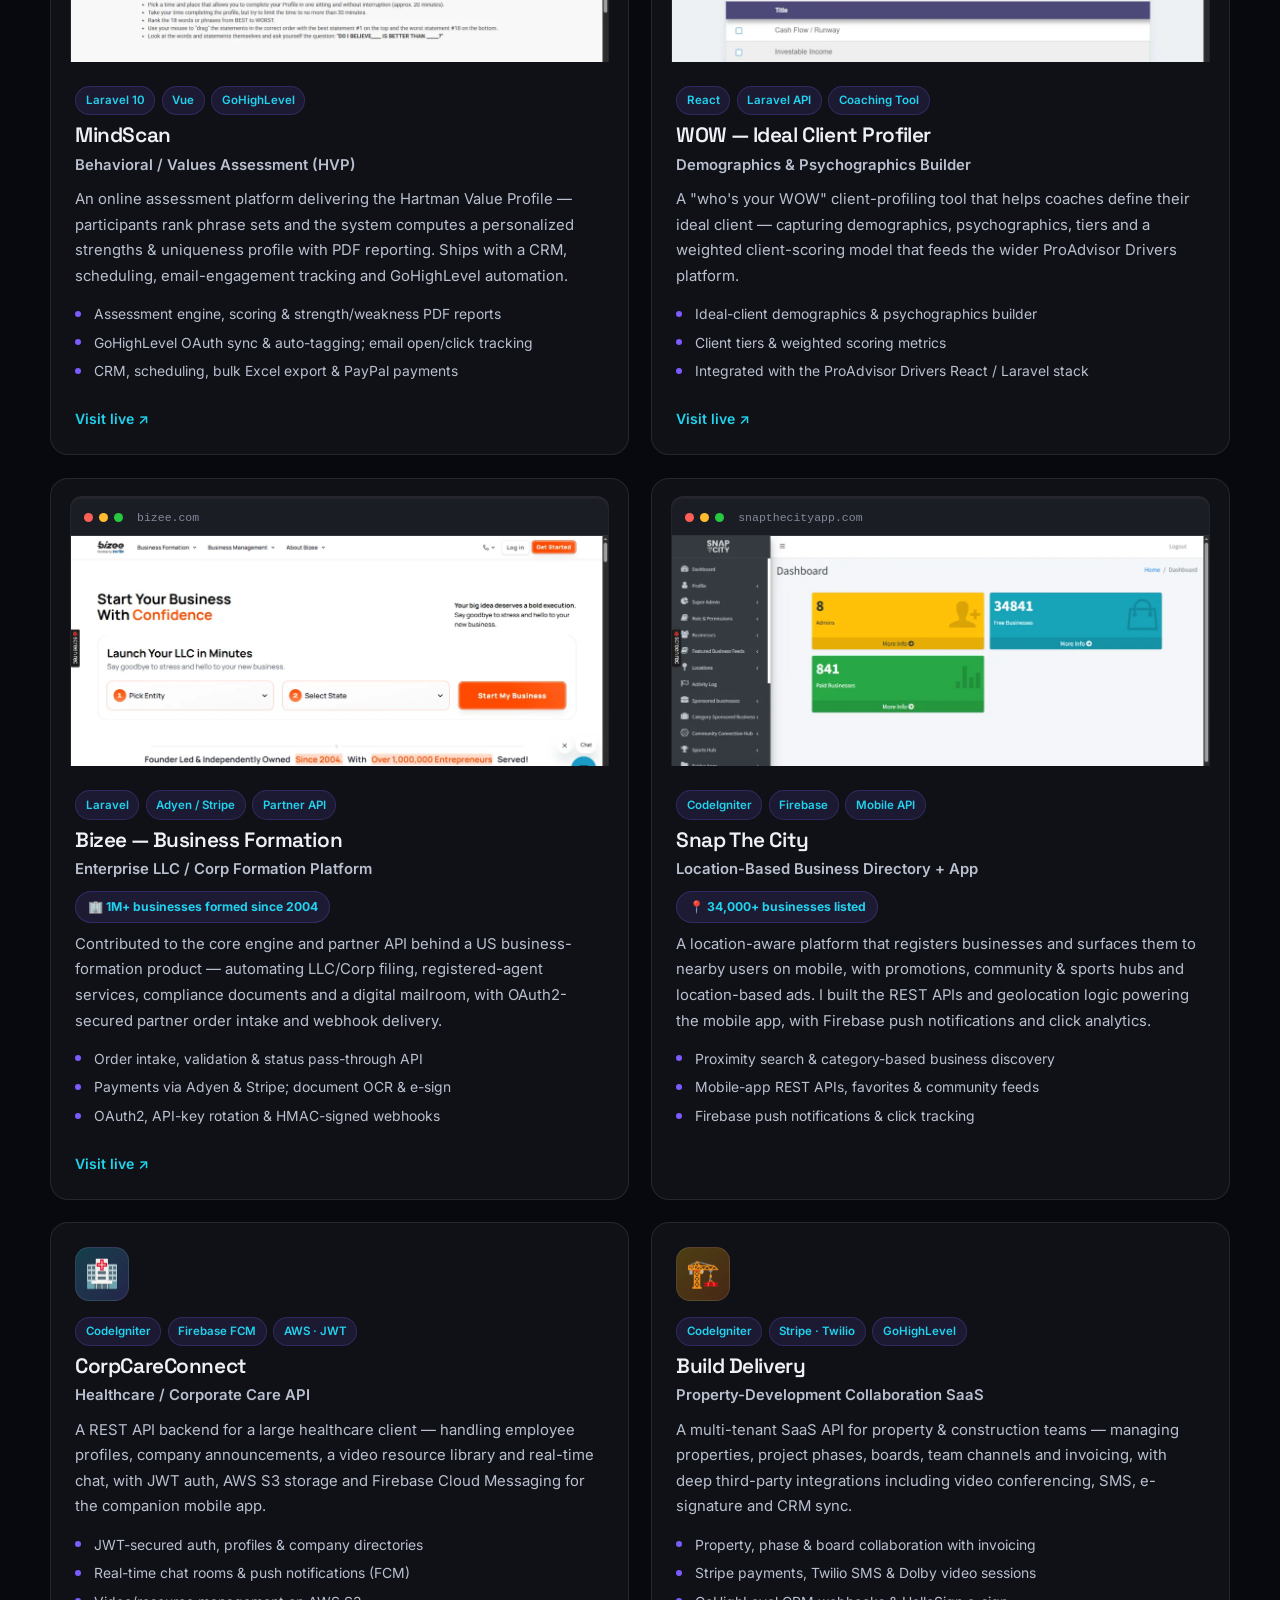
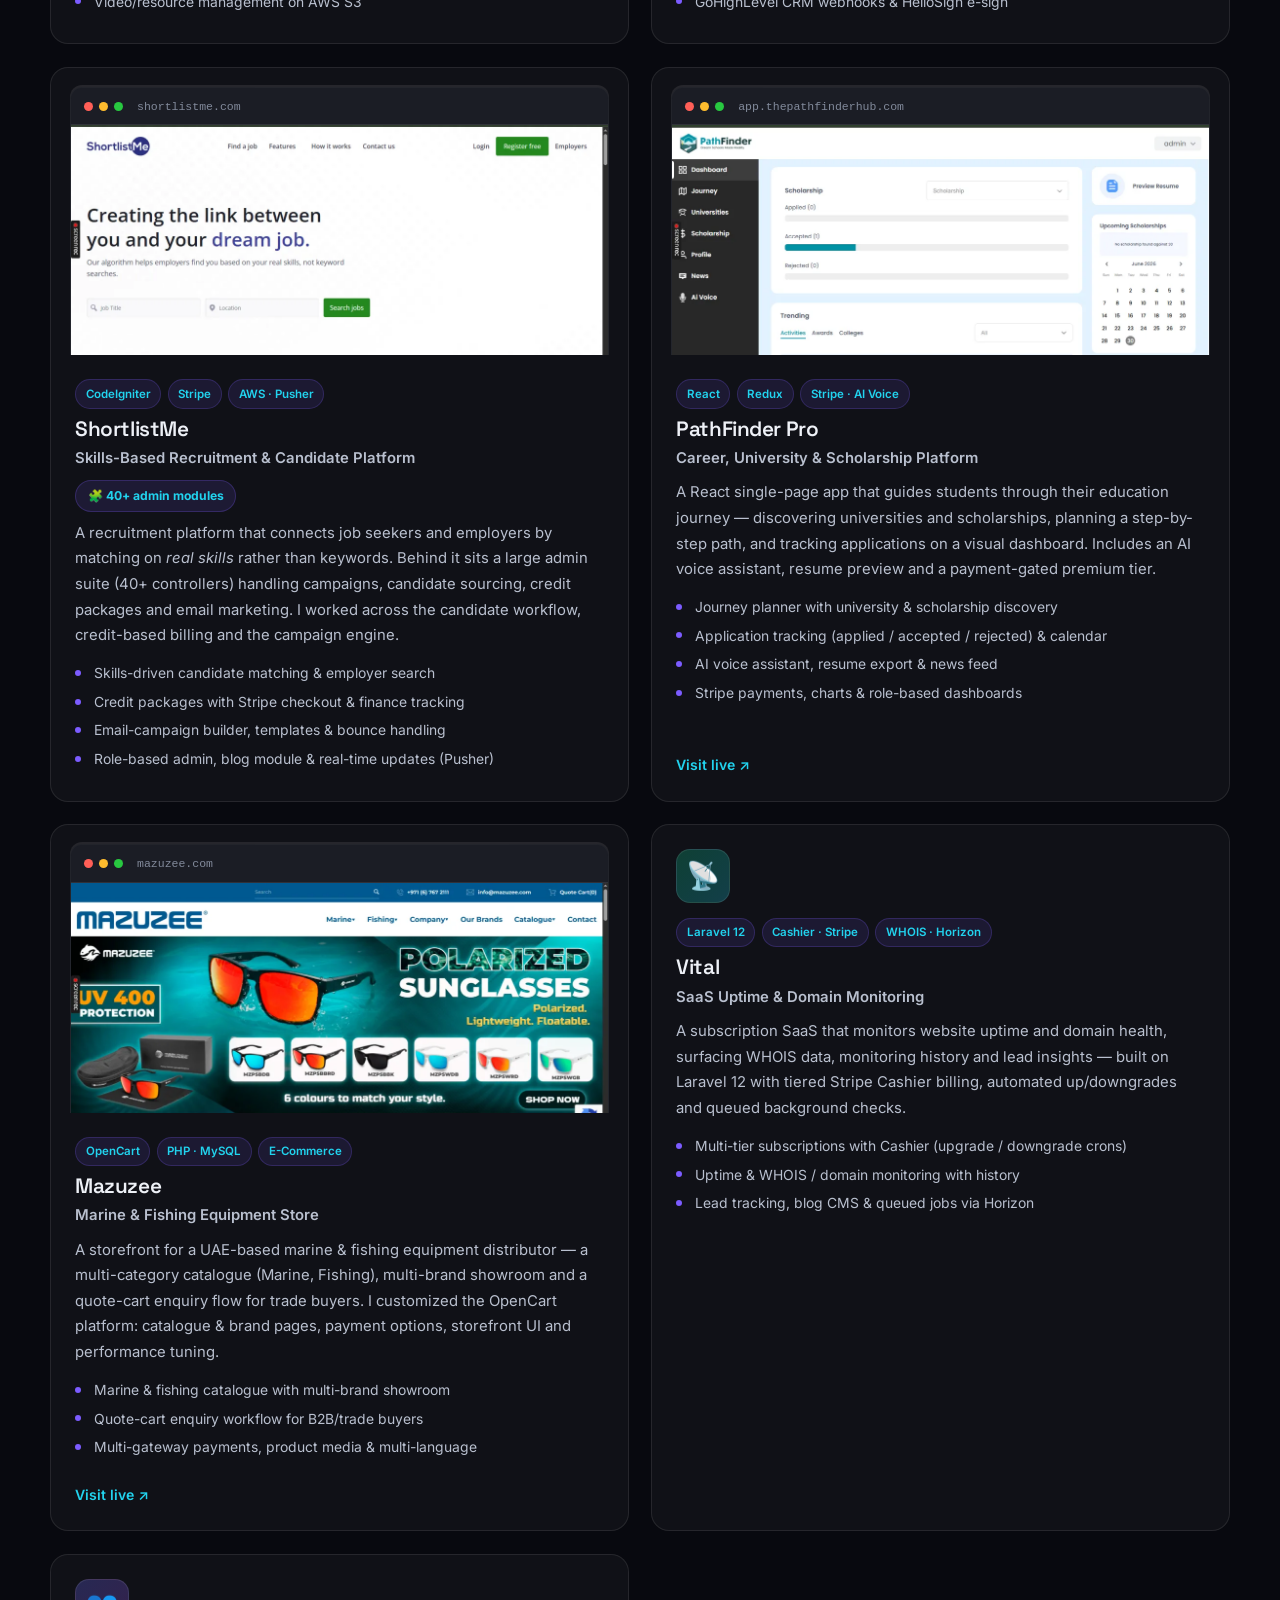
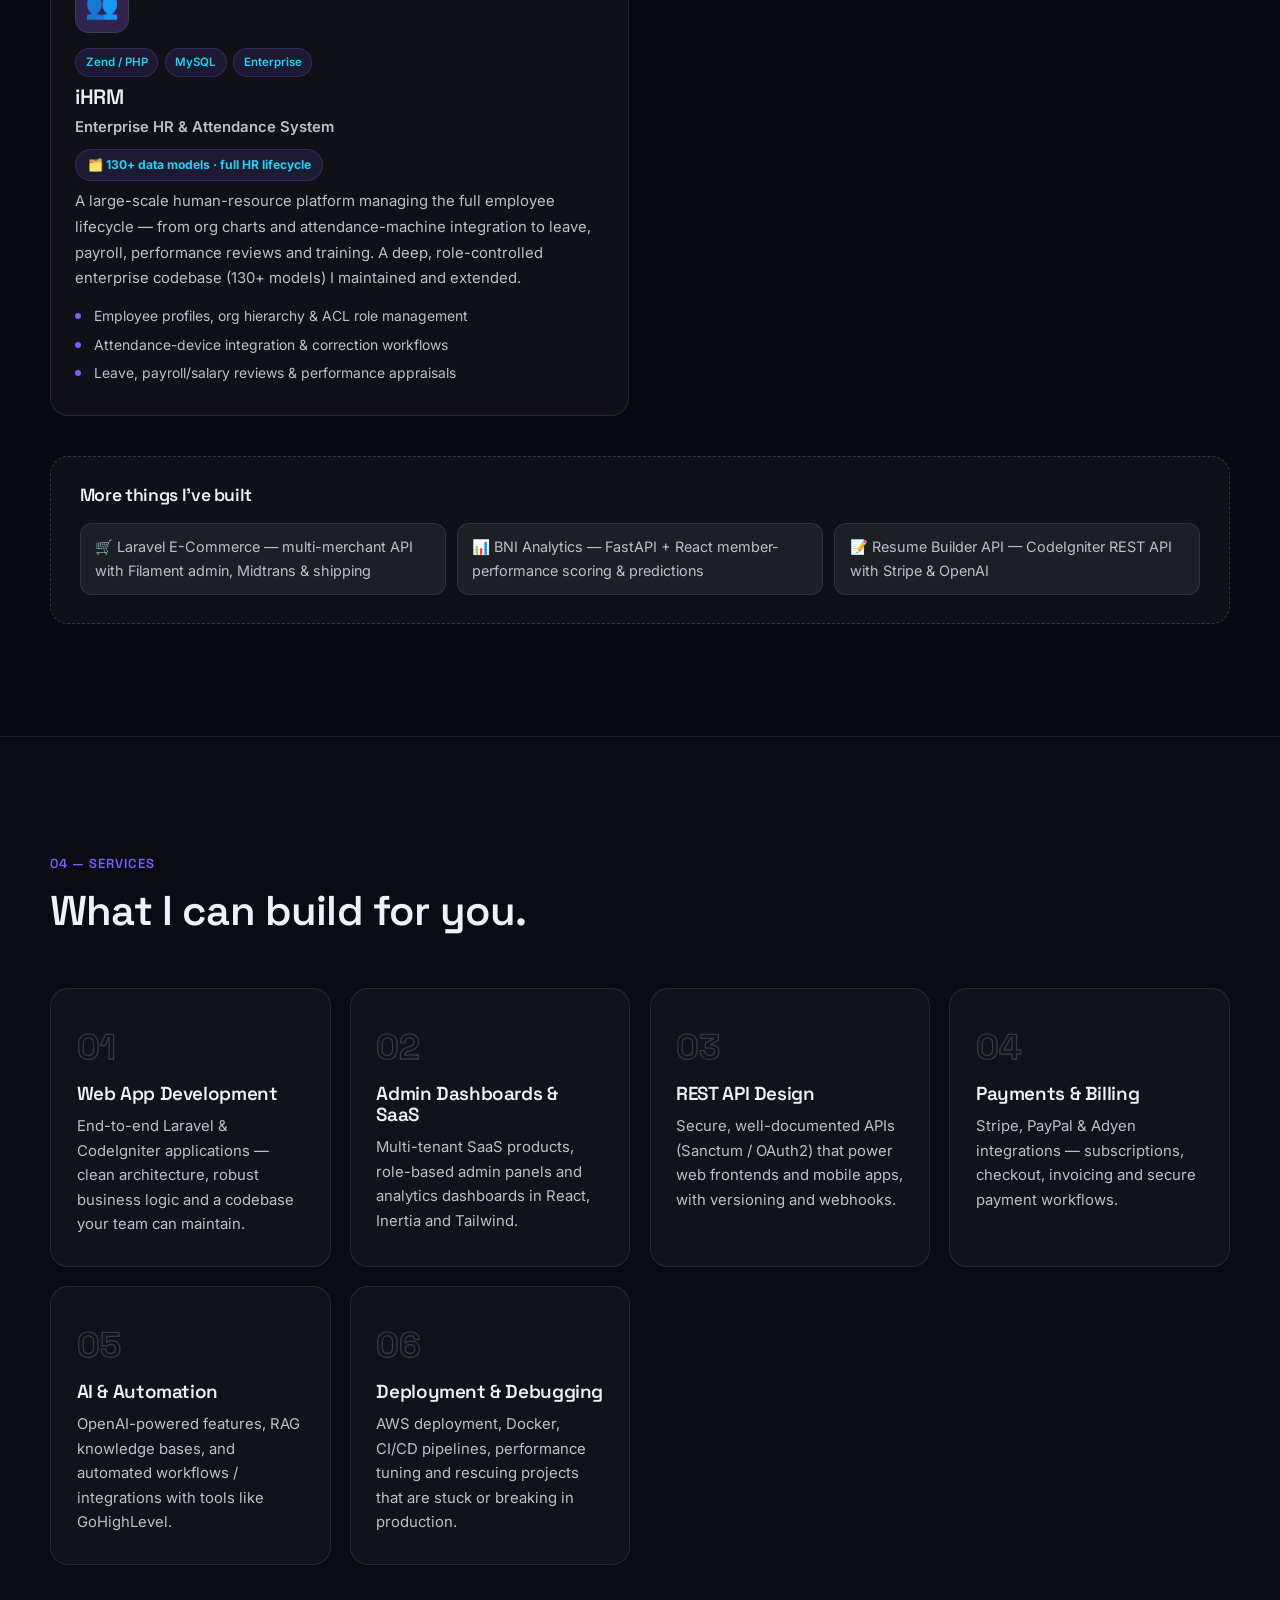
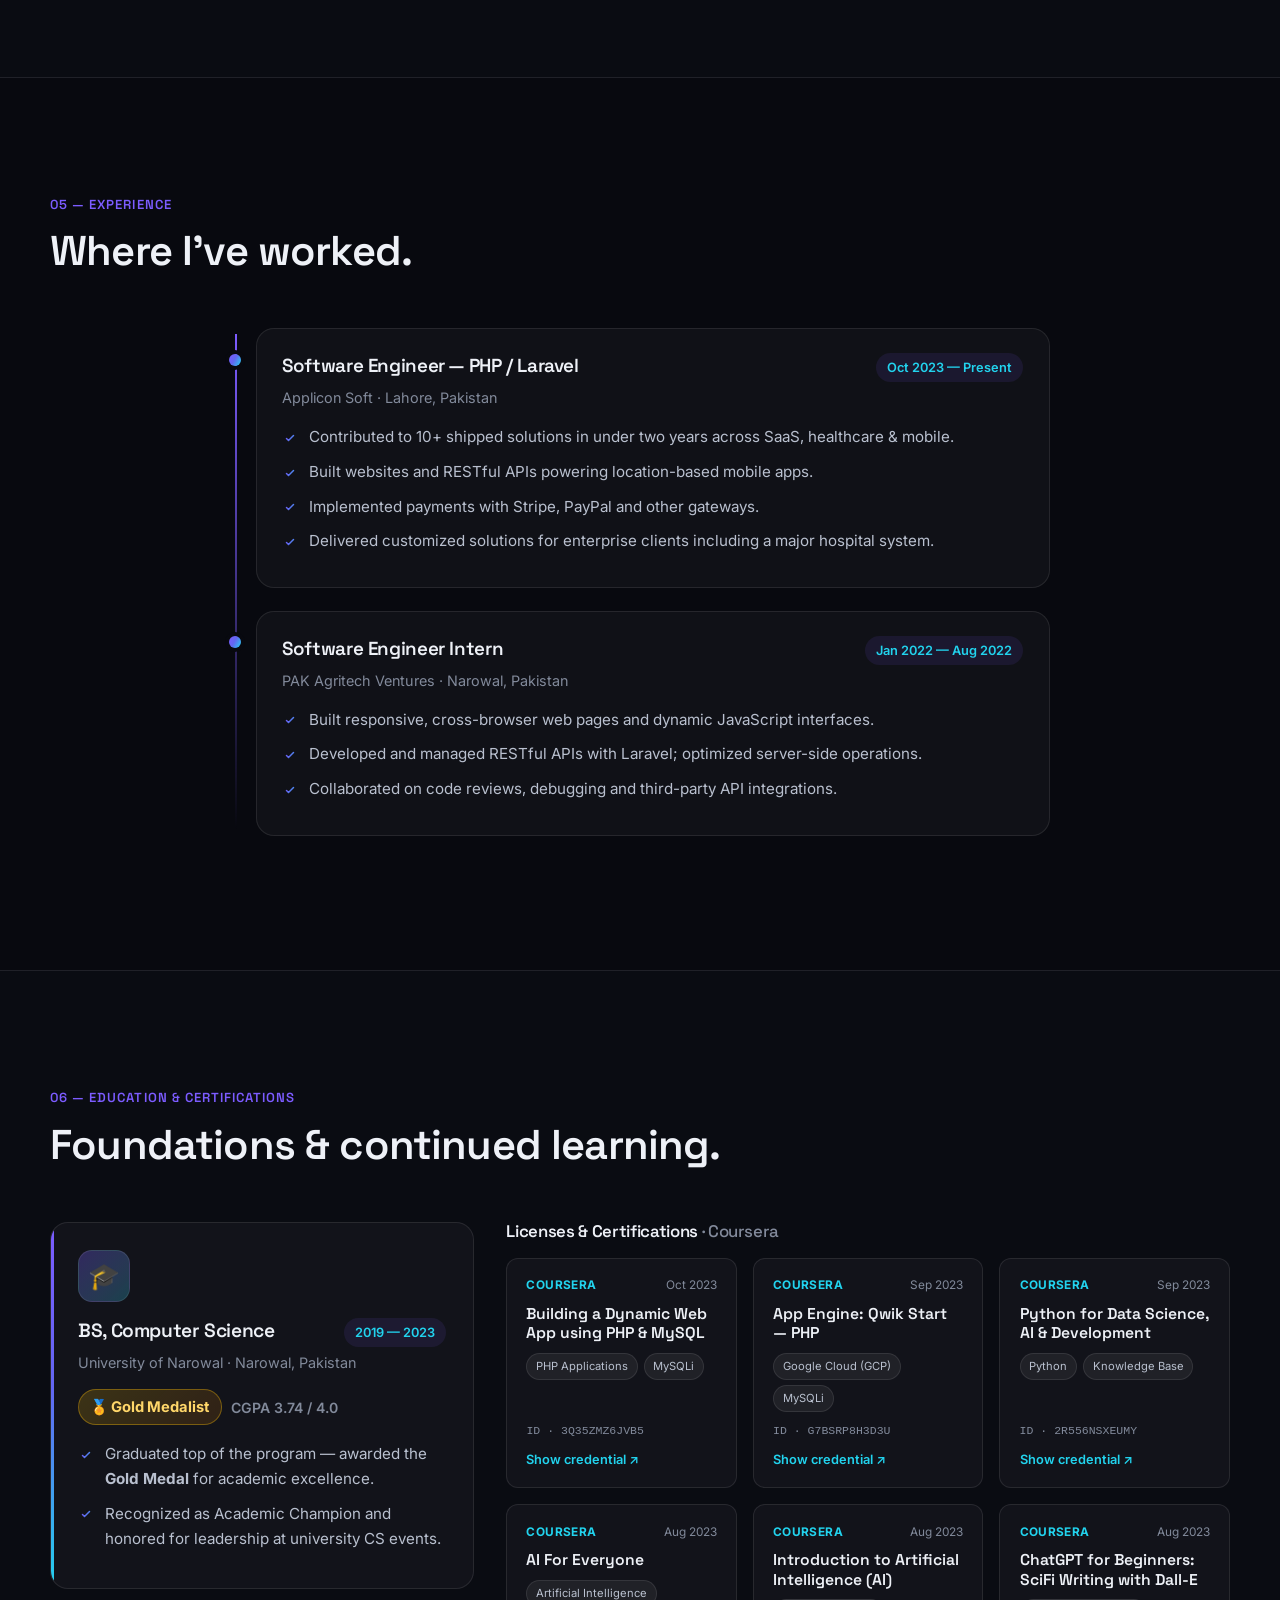
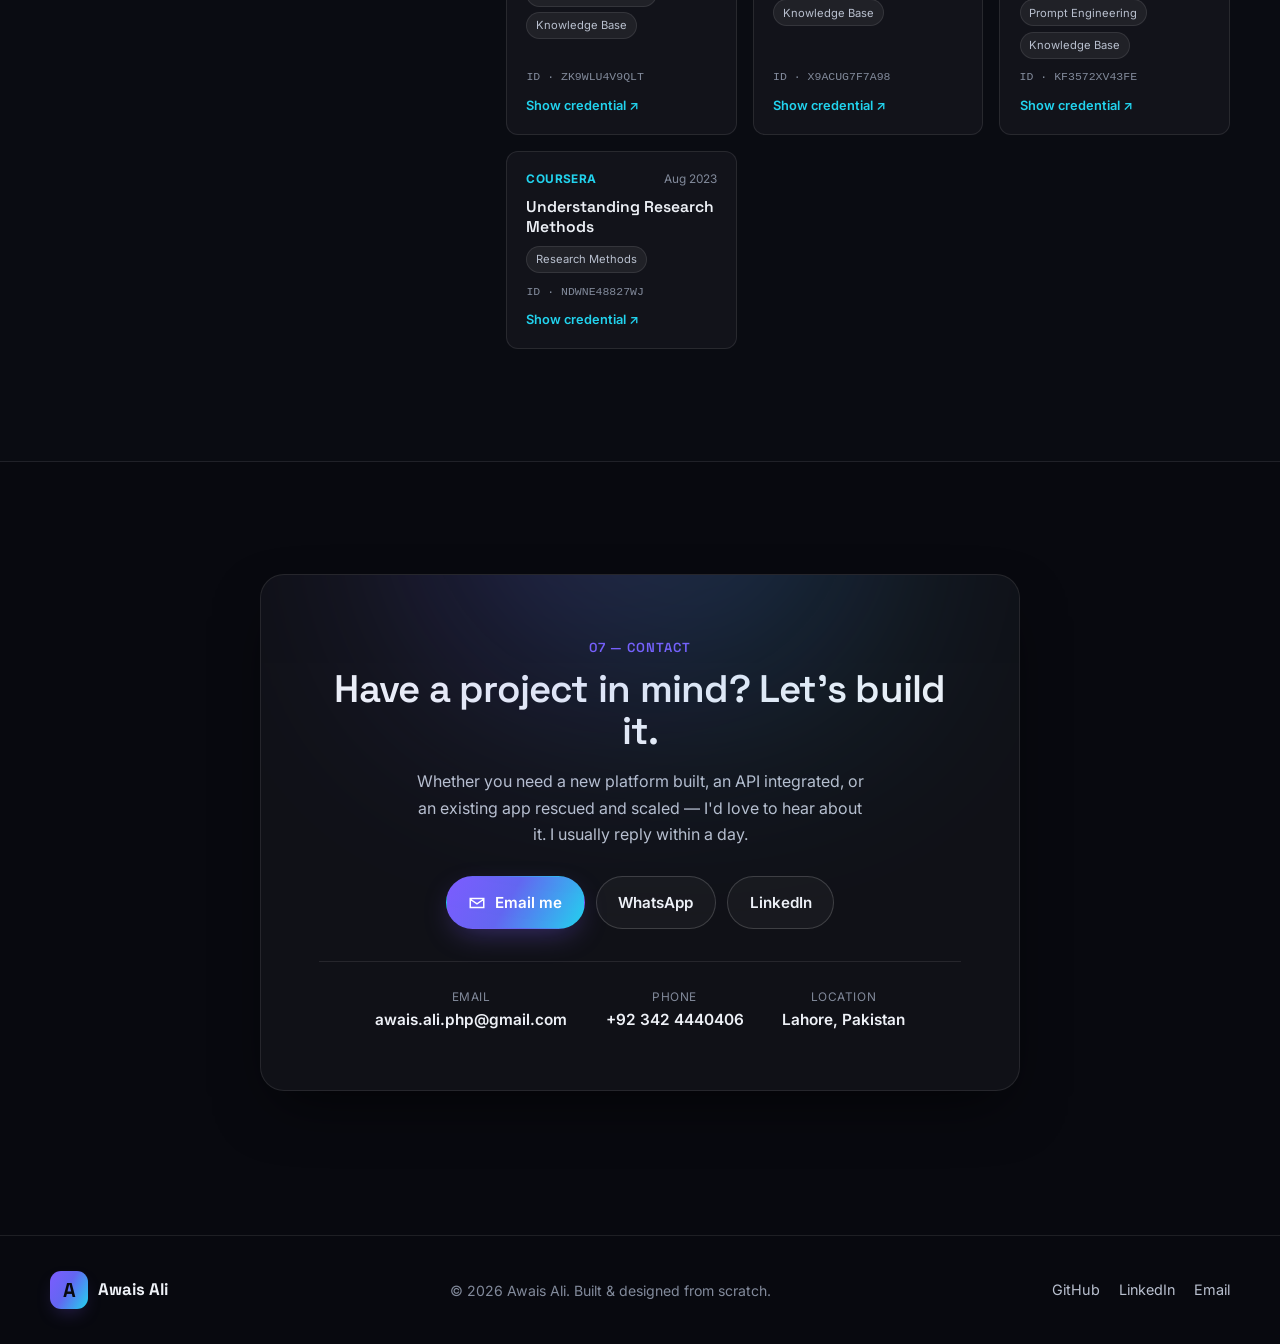
==== commit b7d7a159: "Theme-aware hero: transparent cutout on neon (dark) / light (light) glow - Use the background-remove" ====
--- a/index.html
+++ b/index.html
@@ -33,7 +33,7 @@
   <link rel="alternate icon" href="favicon.ico" />
 
   <!-- Preload LCP hero image for fast first paint -->
-  <link rel="preload" as="image" href="images/profile.webp" fetchpriority="high" />
+  <link rel="preload" as="image" href="images/awais-cutout.webp" fetchpriority="high" />
 
   <!-- Fonts -->
   <link rel="preconnect" href="https://fonts.googleapis.com" />
@@ -162,7 +162,7 @@
 
         <div class="hero-visual" data-reveal>
           <div class="photo-wrap">
-            <img src="images/profile.webp" alt="Portrait of Awais Ali, full-stack software engineer" width="440" height="550" fetchpriority="high" decoding="async" />
+            <img src="images/awais-cutout.webp" alt="Portrait of Awais Ali, full-stack software engineer" width="611" height="919" fetchpriority="high" decoding="async" />
             <span class="badge-float badge-1">⚡ Laravel</span>
             <span class="badge-float badge-2">⚛ React</span>
             <span class="badge-float badge-3">🤖 AI&nbsp;/&nbsp;APIs</span>
@@ -348,7 +348,7 @@
         <div class="work-grid" id="workGrid">
 
           <!-- 1. SocialRocket AI -->
-          <article class="work-card feature spotlight" data-reveal data-tilt>
+          <article class="work-card feature" data-reveal data-tilt>
             <div class="work-shot">
               <div class="browser">
                 <div class="browser-bar"><i></i><i></i><i></i><span>socialrocketai.com</span></div>
@@ -373,7 +373,7 @@
           </article>
 
           <!-- 2. TrackPilot -->
-          <article class="work-card feature spotlight spotlight-alt" data-reveal data-tilt>
+          <article class="work-card feature" data-reveal data-tilt>
             <div class="work-shot">
               <div class="browser">
                 <div class="browser-bar"><i></i><i></i><i></i><span>trackpilotai.com</span></div>
--- a/assets/css/styles.css
+++ b/assets/css/styles.css
@@ -212,24 +212,33 @@
 
 /* Hero visual */
 .hero-visual { position: relative; }
-.photo-wrap { position: relative; max-width: 380px; margin-inline: auto; }
+.photo-wrap { position: relative; max-width: 360px; margin-inline: auto; }
+/* The glow IS the photo's background — neon in dark mode, soft & light in light mode */
 .photo-wrap::before {
-  content: ""; position: absolute; inset: -3px; border-radius: 26px;
-  background: var(--grad); opacity: .9; filter: blur(2px); z-index: 0;
-}
+  content: ""; position: absolute; inset: -8% -6% 4%; z-index: 0; border-radius: 50% 50% 44% 44%;
+  background: radial-gradient(circle at 50% 42%, rgba(124,92,255,.72), rgba(34,211,238,.42) 46%, transparent 72%);
+  filter: blur(40px) saturate(1.35); animation: auraPulse 7s ease-in-out infinite;
+}
+[data-theme="light"] .photo-wrap::before {
+  background: radial-gradient(circle at 50% 42%, rgba(124,92,255,.22), rgba(34,211,238,.14) 50%, transparent 76%);
+  filter: blur(44px); opacity: .9;
+}
+@keyframes auraPulse { 0%,100% { opacity: .82; transform: scale(1); } 50% { opacity: 1; transform: scale(1.05); } }
 .photo-wrap img {
-  position: relative; z-index: 1; width: 100%; height: auto; border-radius: 24px; aspect-ratio: 4 / 5; object-fit: cover; object-position: 50% 22%;
-  background: var(--bg-soft);
-}
+  position: relative; z-index: 1; width: 100%; height: auto; display: block;
+  filter: drop-shadow(0 20px 30px rgba(0,0,0,.55));
+}
+[data-theme="light"] .photo-wrap img { filter: drop-shadow(0 16px 26px rgba(20,25,60,.22)); }
 .badge-float {
-  position: absolute; z-index: 2; font-size: .82rem; font-weight: 600; color: var(--text);
-  background: color-mix(in srgb, var(--bg-soft) 80%, transparent); backdrop-filter: blur(10px);
-  border: 1px solid var(--border-strong); padding: .5rem .85rem; border-radius: 12px; box-shadow: var(--shadow);
-  animation: bob 4s ease-in-out infinite;
-}
-.badge-1 { top: 12%; left: -6%; }
-.badge-2 { top: 44%; right: -8%; animation-delay: .8s; }
-.badge-3 { bottom: 8%; left: 2%; animation-delay: 1.6s; }
+  position: absolute; z-index: 3; font-size: .82rem; font-weight: 600; color: var(--text);
+  background: color-mix(in srgb, var(--bg-soft) 68%, transparent); backdrop-filter: blur(14px); -webkit-backdrop-filter: blur(14px);
+  border: 1px solid rgba(255,255,255,.18); padding: .5rem .9rem; border-radius: 12px;
+  box-shadow: 0 12px 28px -10px rgba(0,0,0,.6); animation: bob 4s ease-in-out infinite;
+}
+[data-theme="light"] .badge-float { border-color: rgba(15,23,42,.1); }
+.badge-1 { top: 10%; left: -8%; }
+.badge-2 { top: 46%; right: -9%; animation-delay: .8s; }
+.badge-3 { bottom: 9%; left: 0; animation-delay: 1.6s; }
 @keyframes bob { 0%,100%{ transform: translateY(0);} 50%{ transform: translateY(-9px);} }
 
 .code-card {
@@ -316,27 +325,11 @@
 @keyframes filterIn { from { opacity: 0; transform: translateY(12px) scale(.985); } to { opacity: 1; transform: none; } }
 @media (prefers-reduced-motion: reduce) { .work-card.filter-in { animation: none; } }
 
-/* Spotlight (featured) cards — large, full-width, alternating sides */
-.work-card.spotlight { grid-column: 1 / -1; flex-direction: row; align-items: stretch; }
-.work-card.spotlight .work-shot { flex: 1.08; padding: 1.5rem 0 1.5rem 1.5rem; display: flex; }
-.work-card.spotlight .browser { width: 100%; display: flex; flex-direction: column; border-radius: 14px; border: 1px solid var(--border); }
-.work-card.spotlight .browser img { flex: 1; height: 100%; min-height: 320px; }
-.work-card.spotlight .work-body { flex: 1; padding: 2rem; justify-content: center; }
-.work-card.spotlight h3 { font-size: clamp(1.5rem, 2.4vw, 1.9rem); }
-.work-card.spotlight .work-body > p { font-size: 1rem; }
-.work-card.spotlight.spotlight-alt { flex-direction: row-reverse; }
-.work-card.spotlight.spotlight-alt .work-shot { padding: 1.5rem 1.5rem 1.5rem 0; }
-@media (max-width: 860px) {
-  .work-card.spotlight, .work-card.spotlight.spotlight-alt { flex-direction: column; }
-  .work-card.spotlight .work-shot, .work-card.spotlight.spotlight-alt .work-shot { padding: 1.2rem 1.2rem 0; flex: none; }
-  .work-card.spotlight .browser img { min-height: 0; height: 220px; }
-}
-
 /* Impact metric chip */
 .work-metric { display: inline-flex; align-items: center; gap: .4rem; align-self: flex-start; font-size: .76rem; font-weight: 700; color: var(--accent-2); background: color-mix(in srgb, var(--accent) 13%, transparent); border: 1px solid color-mix(in srgb, var(--accent) 24%, transparent); padding: .3rem .72rem; border-radius: 999px; }
 .work-card { background: var(--surface); border: 1px solid var(--border); border-radius: var(--radius); overflow: hidden; display: flex; flex-direction: column; transition: transform .3s ease, border-color .3s ease, box-shadow .3s ease; }
 .work-card:hover { border-color: var(--border-strong); box-shadow: var(--shadow); }
-/* featured cards span 1 by default; .spotlight overrides to full width */
+/* all project cards share one consistent layout */
 .work-shot { padding: 1.2rem 1.2rem 0; }
 .browser { border-radius: 12px 12px 0 0; border: 1px solid var(--border); border-bottom: none; overflow: hidden; background: var(--bg-soft); box-shadow: 0 -2px 0 var(--border); }
 .browser-bar { display: flex; align-items: center; gap: 6px; padding: .55rem .8rem; border-bottom: 1px solid var(--border); background: var(--surface-2); }
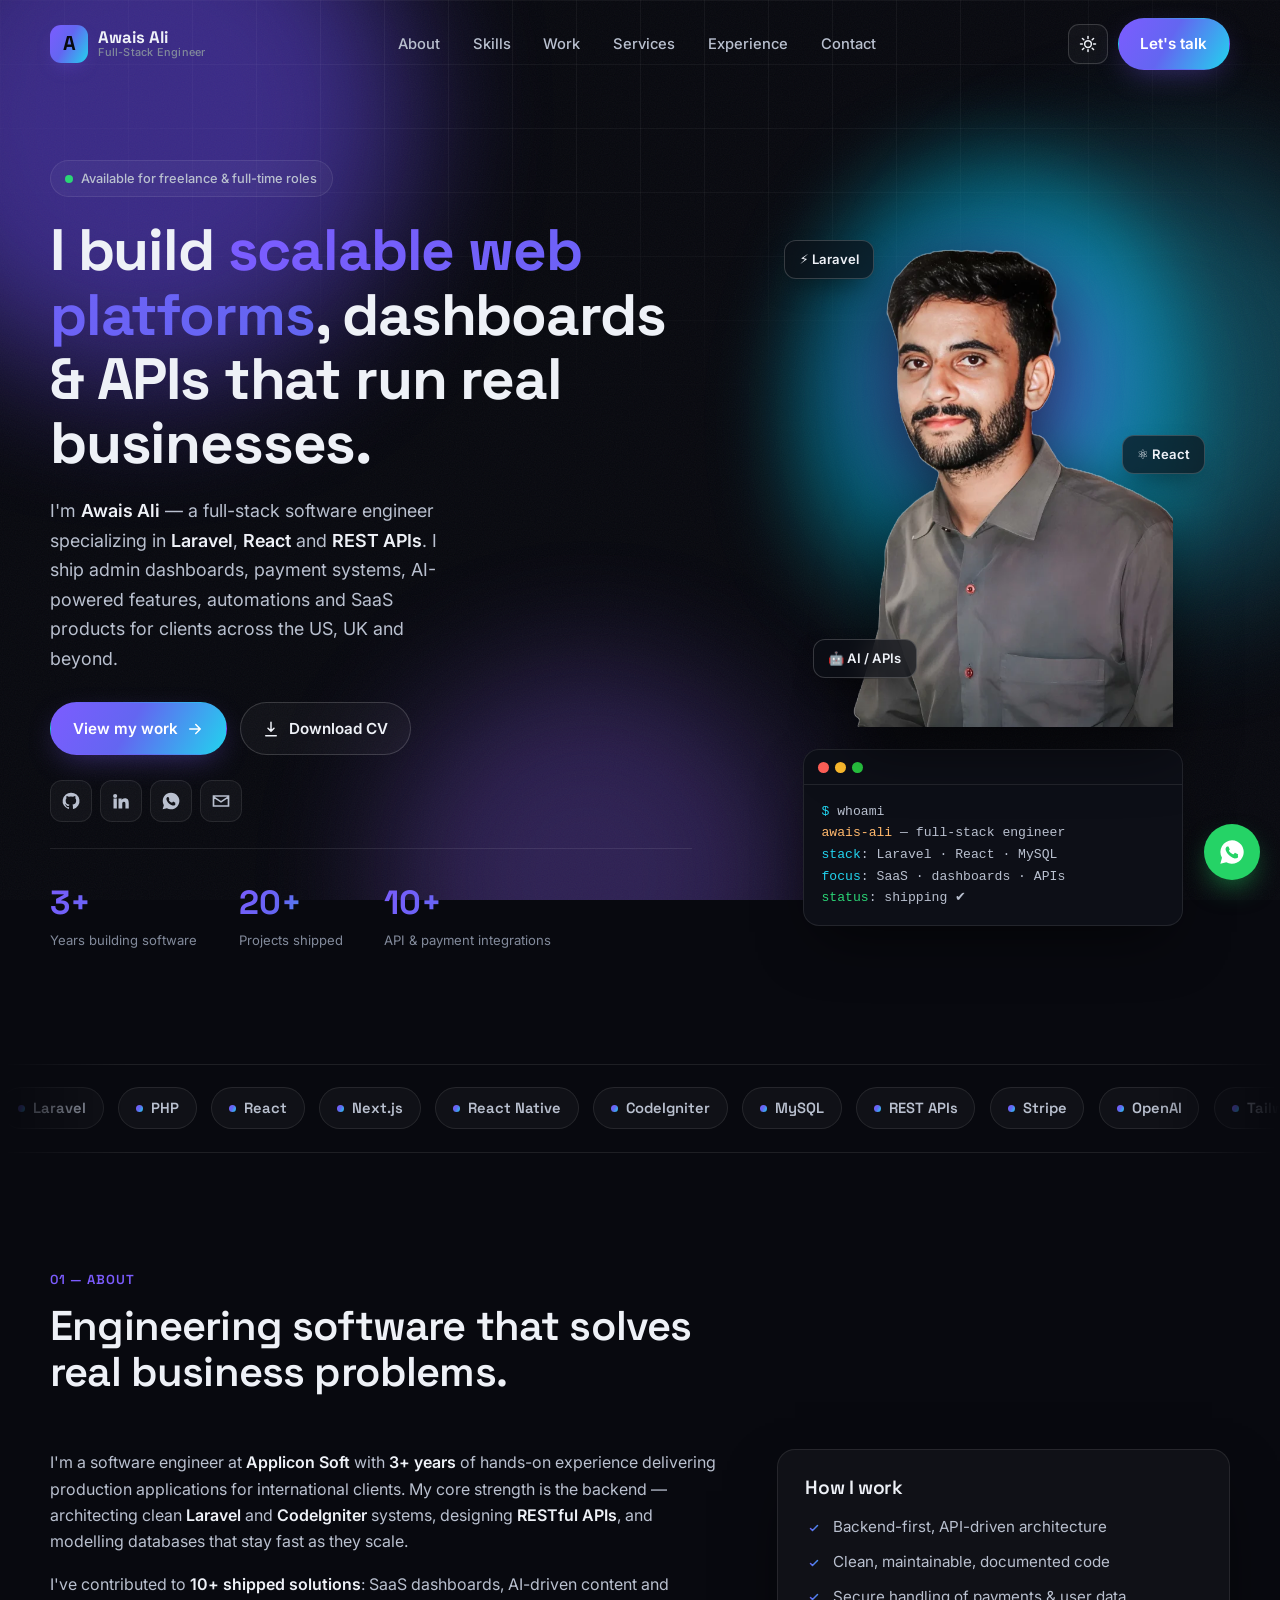
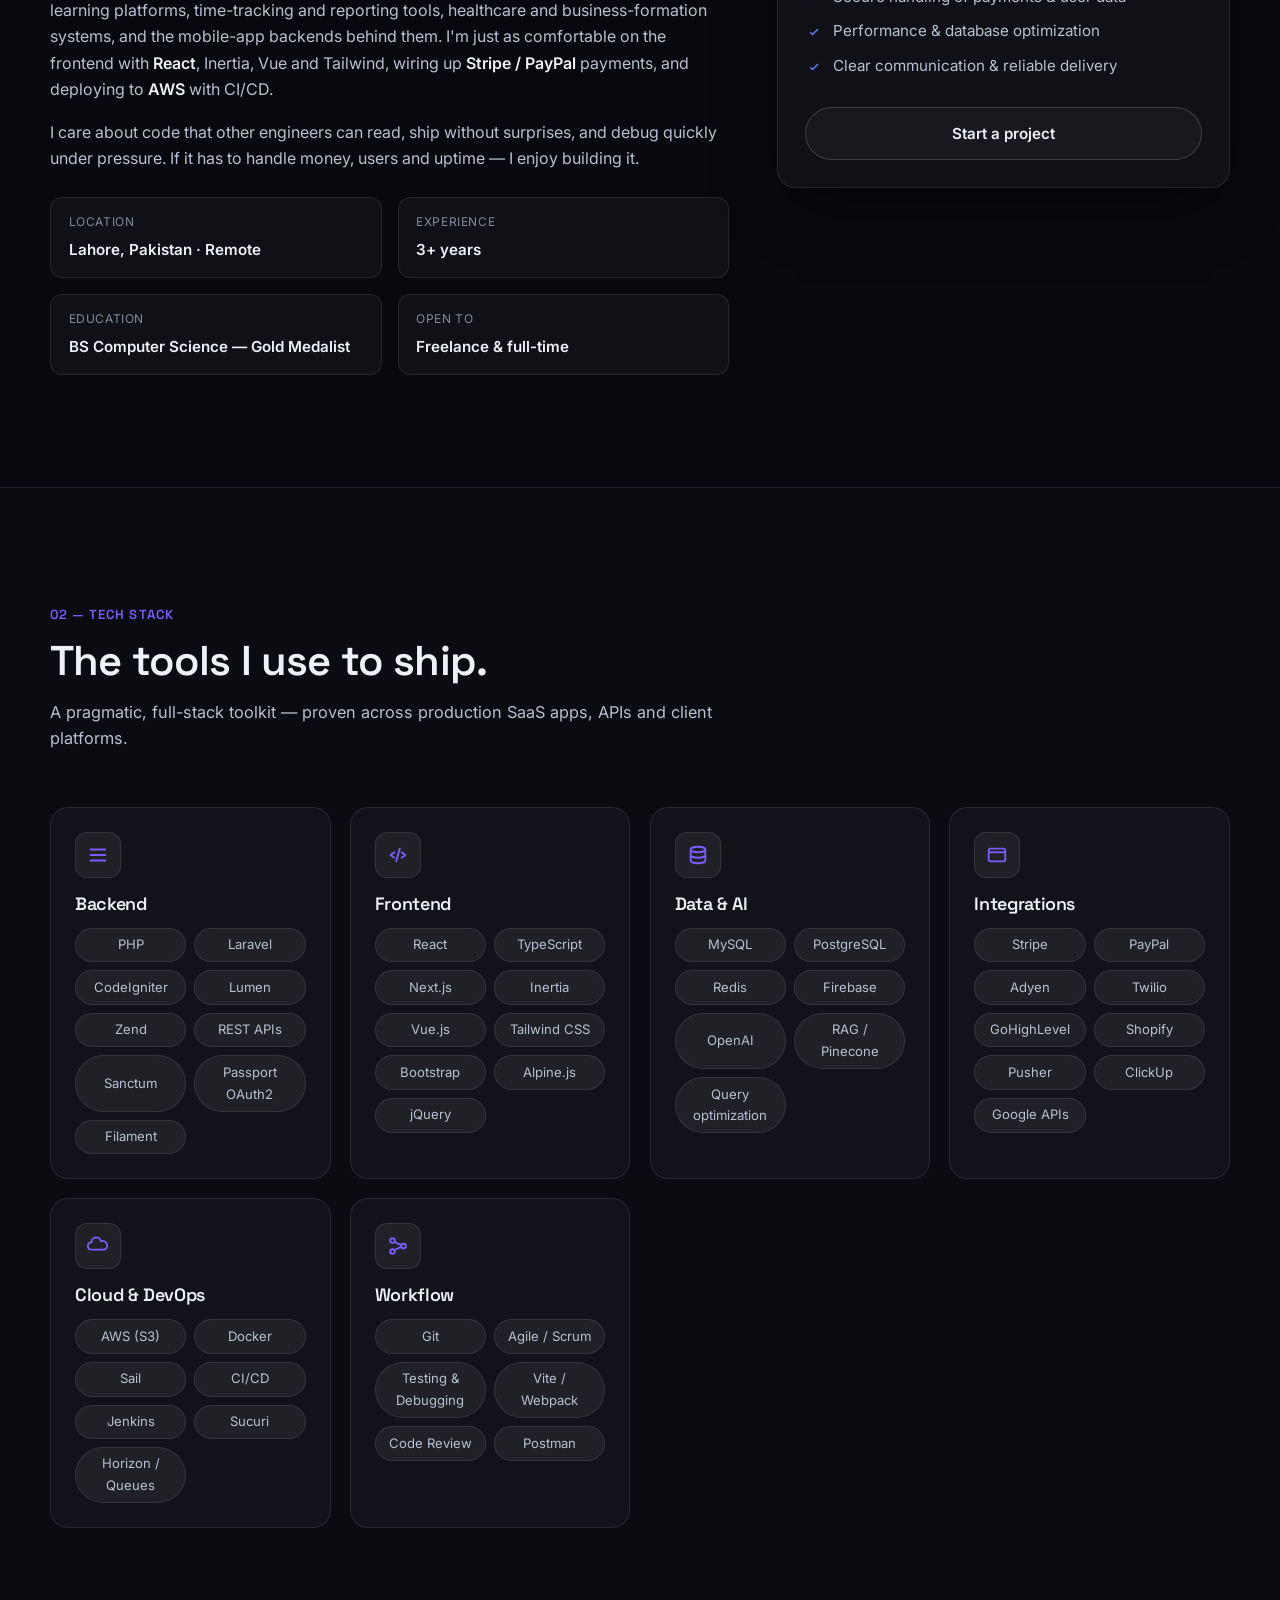
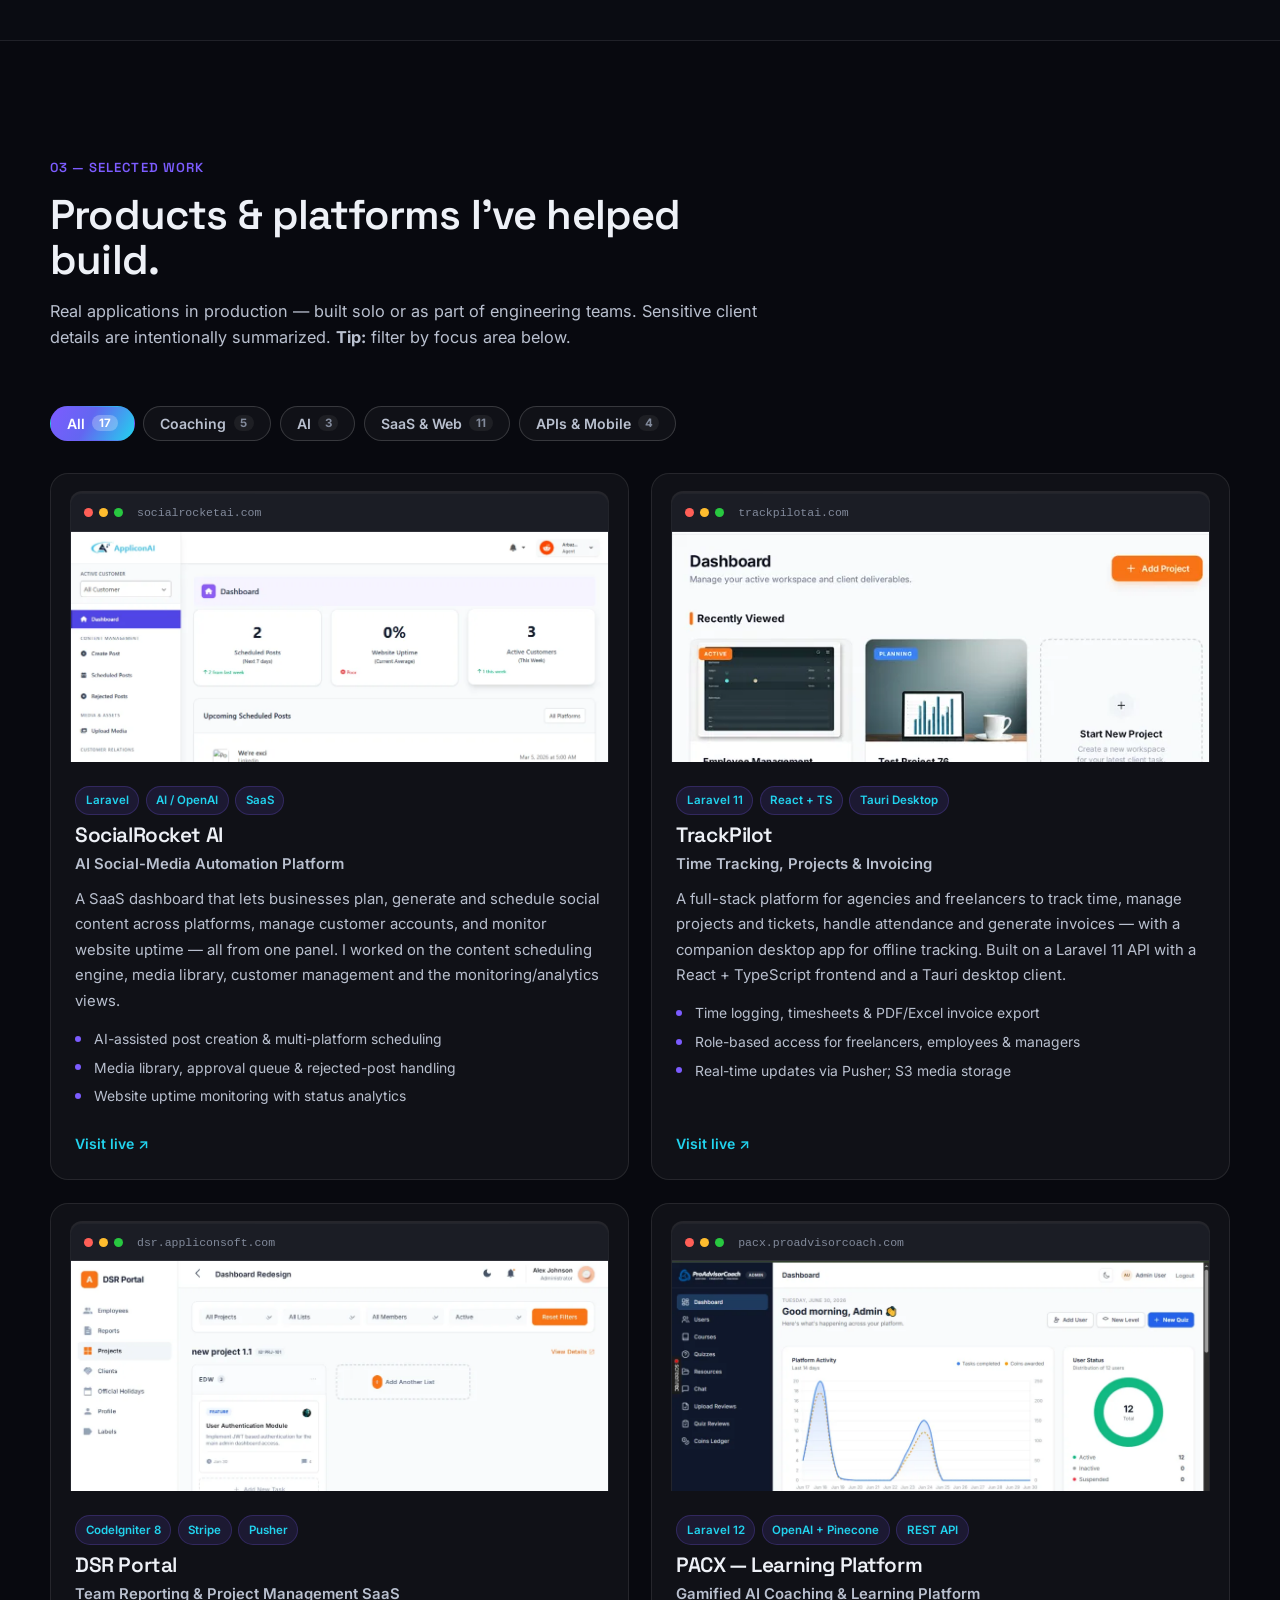
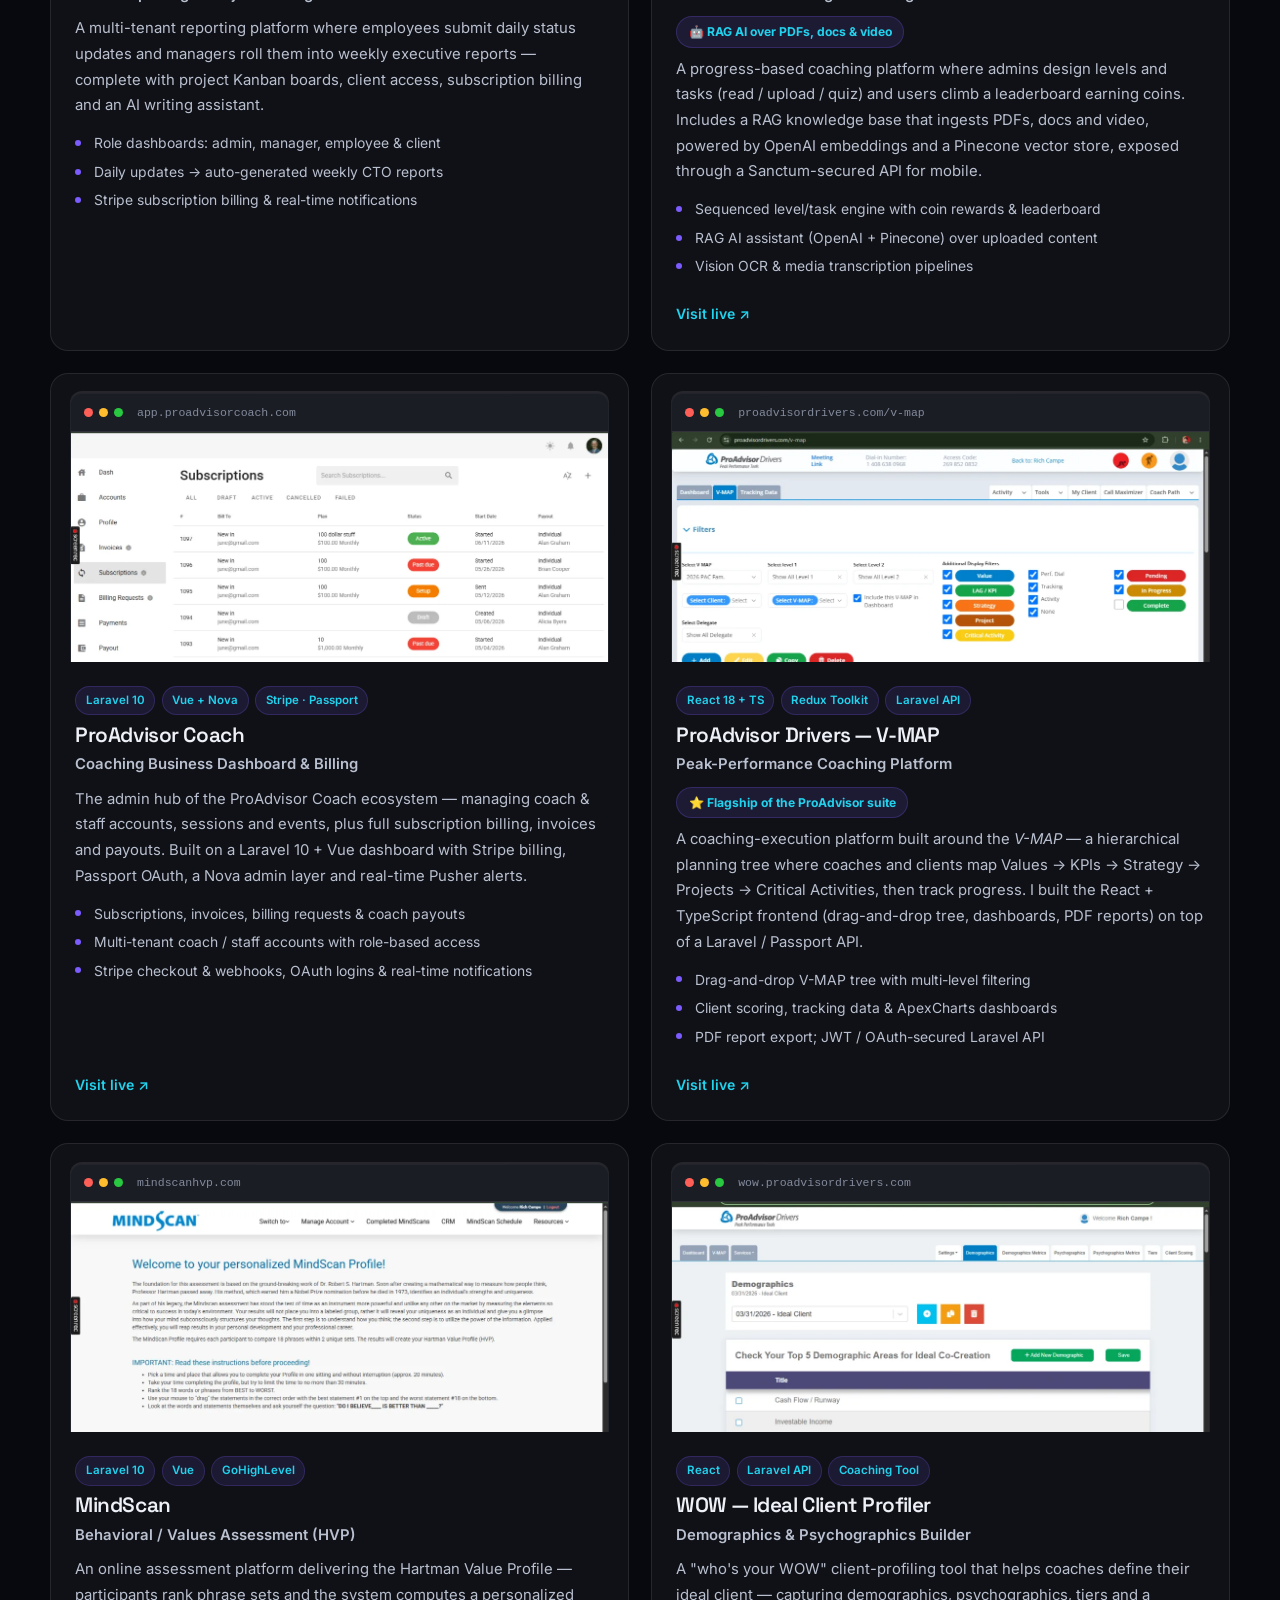
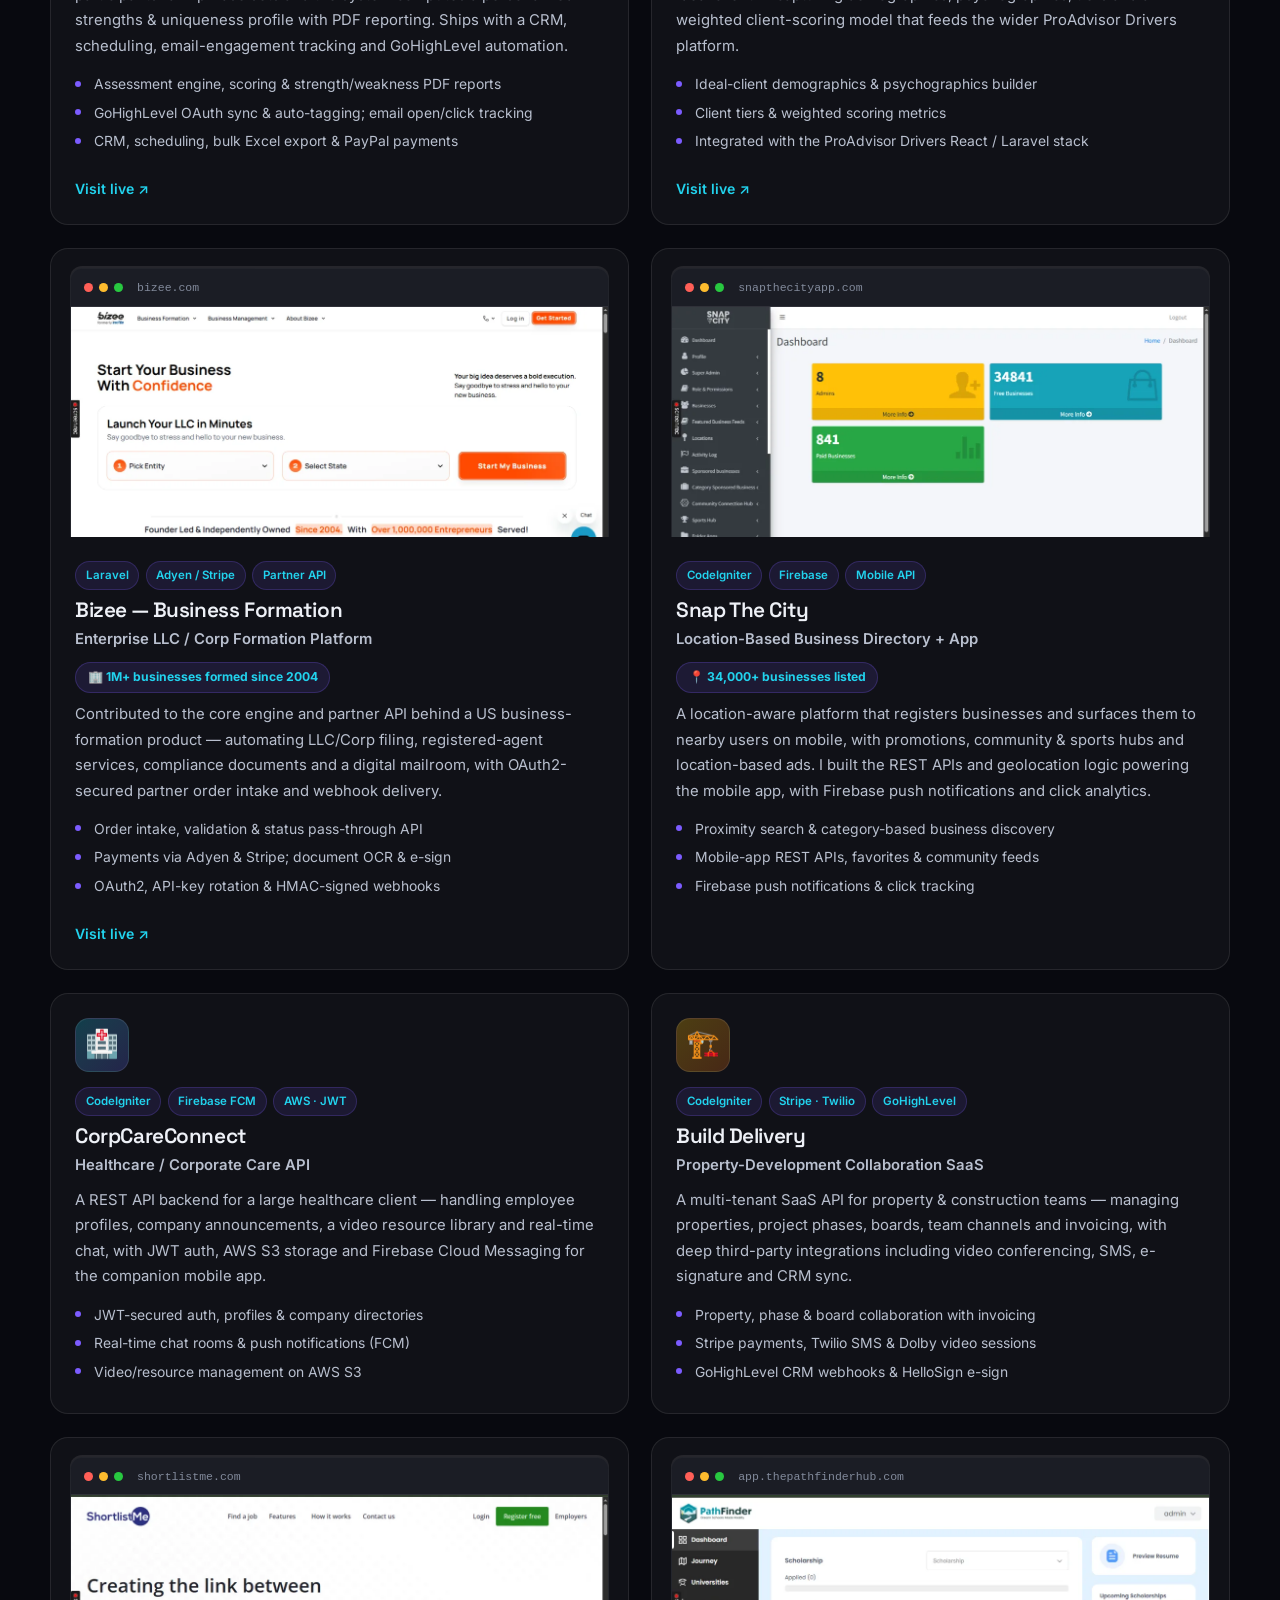
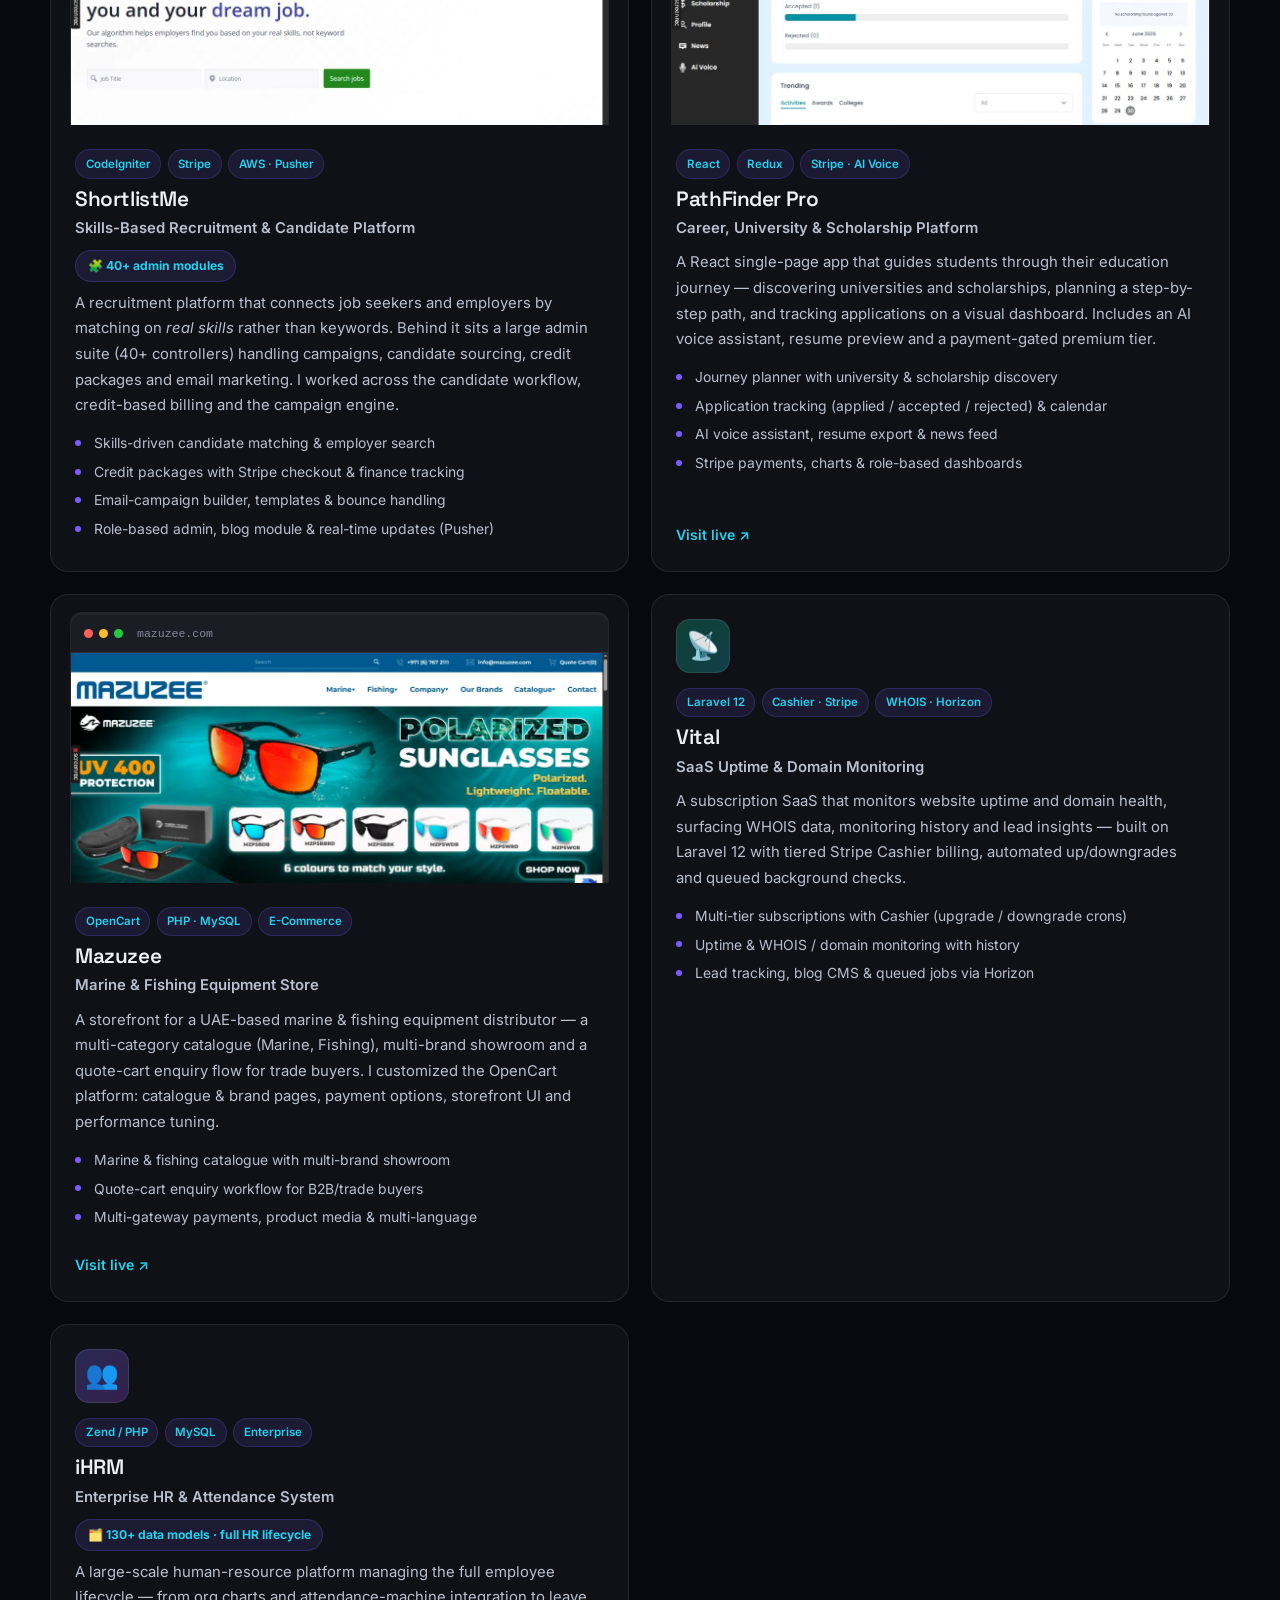
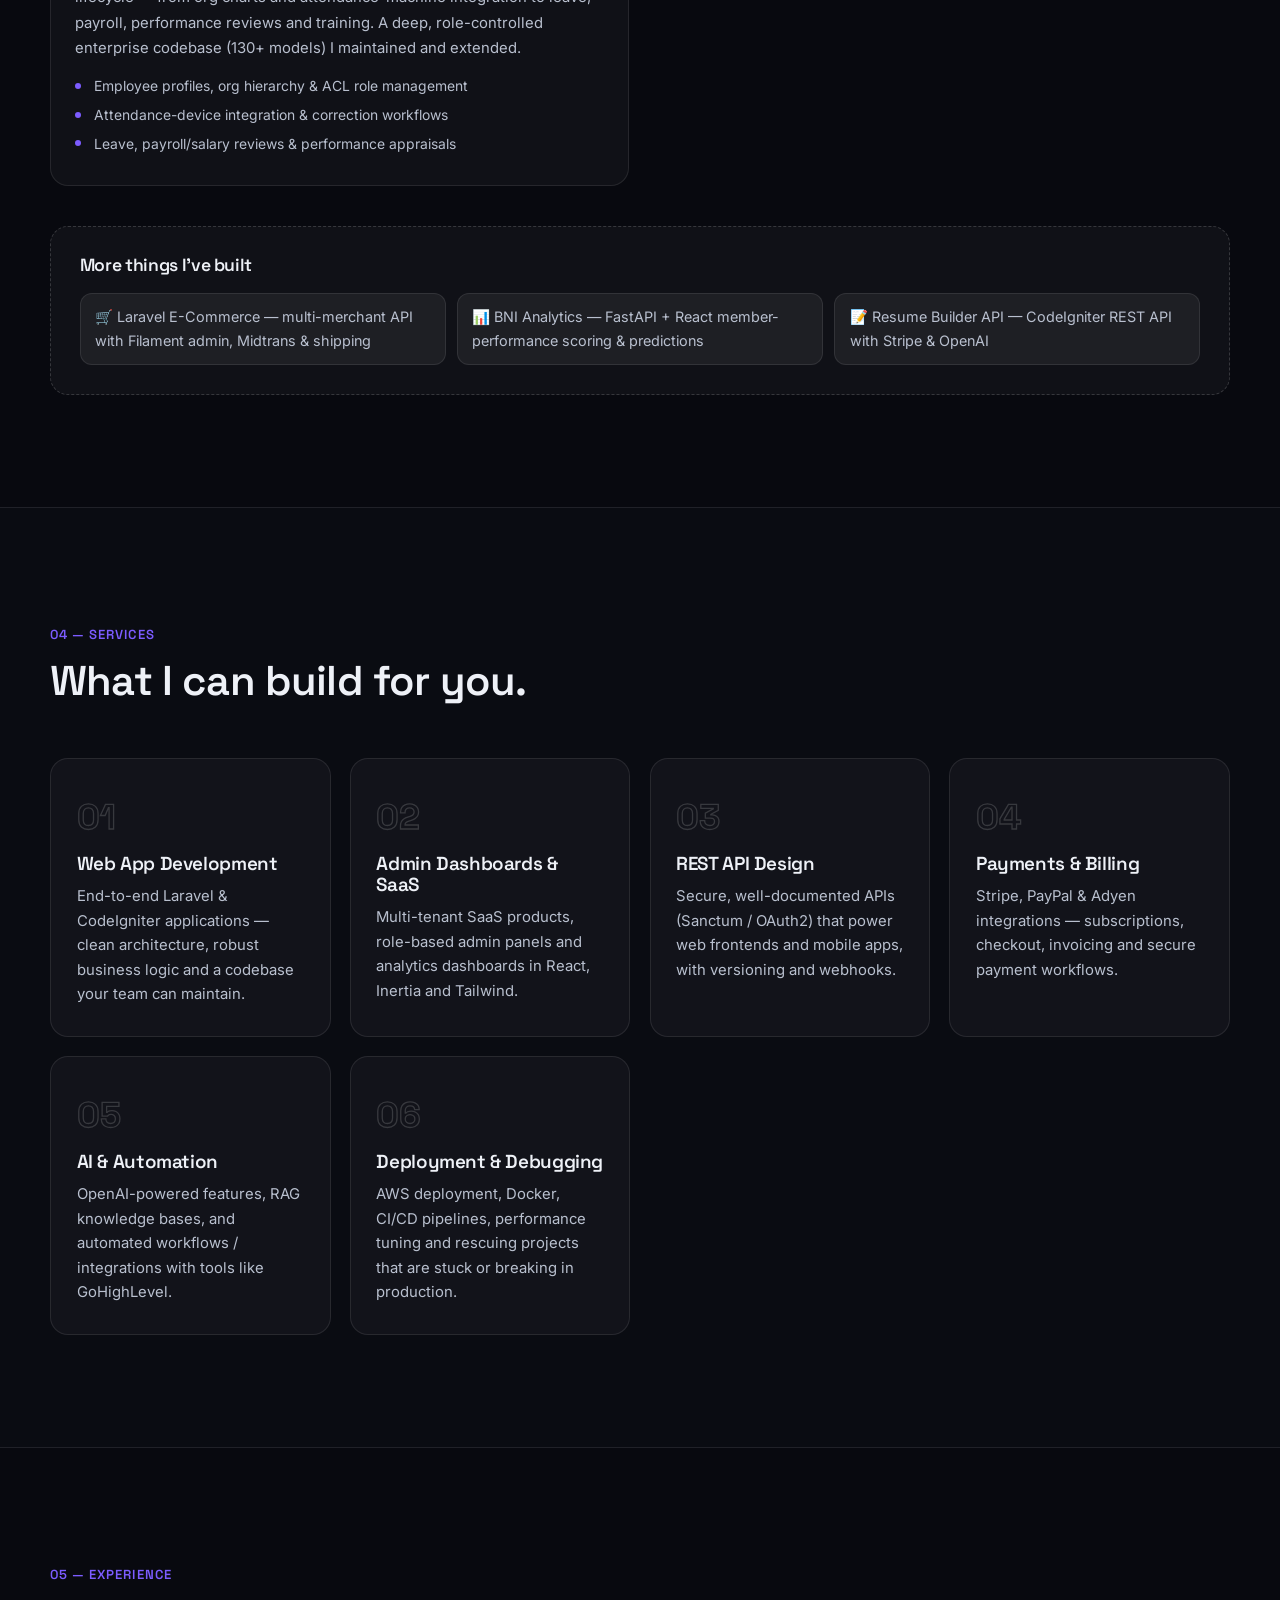
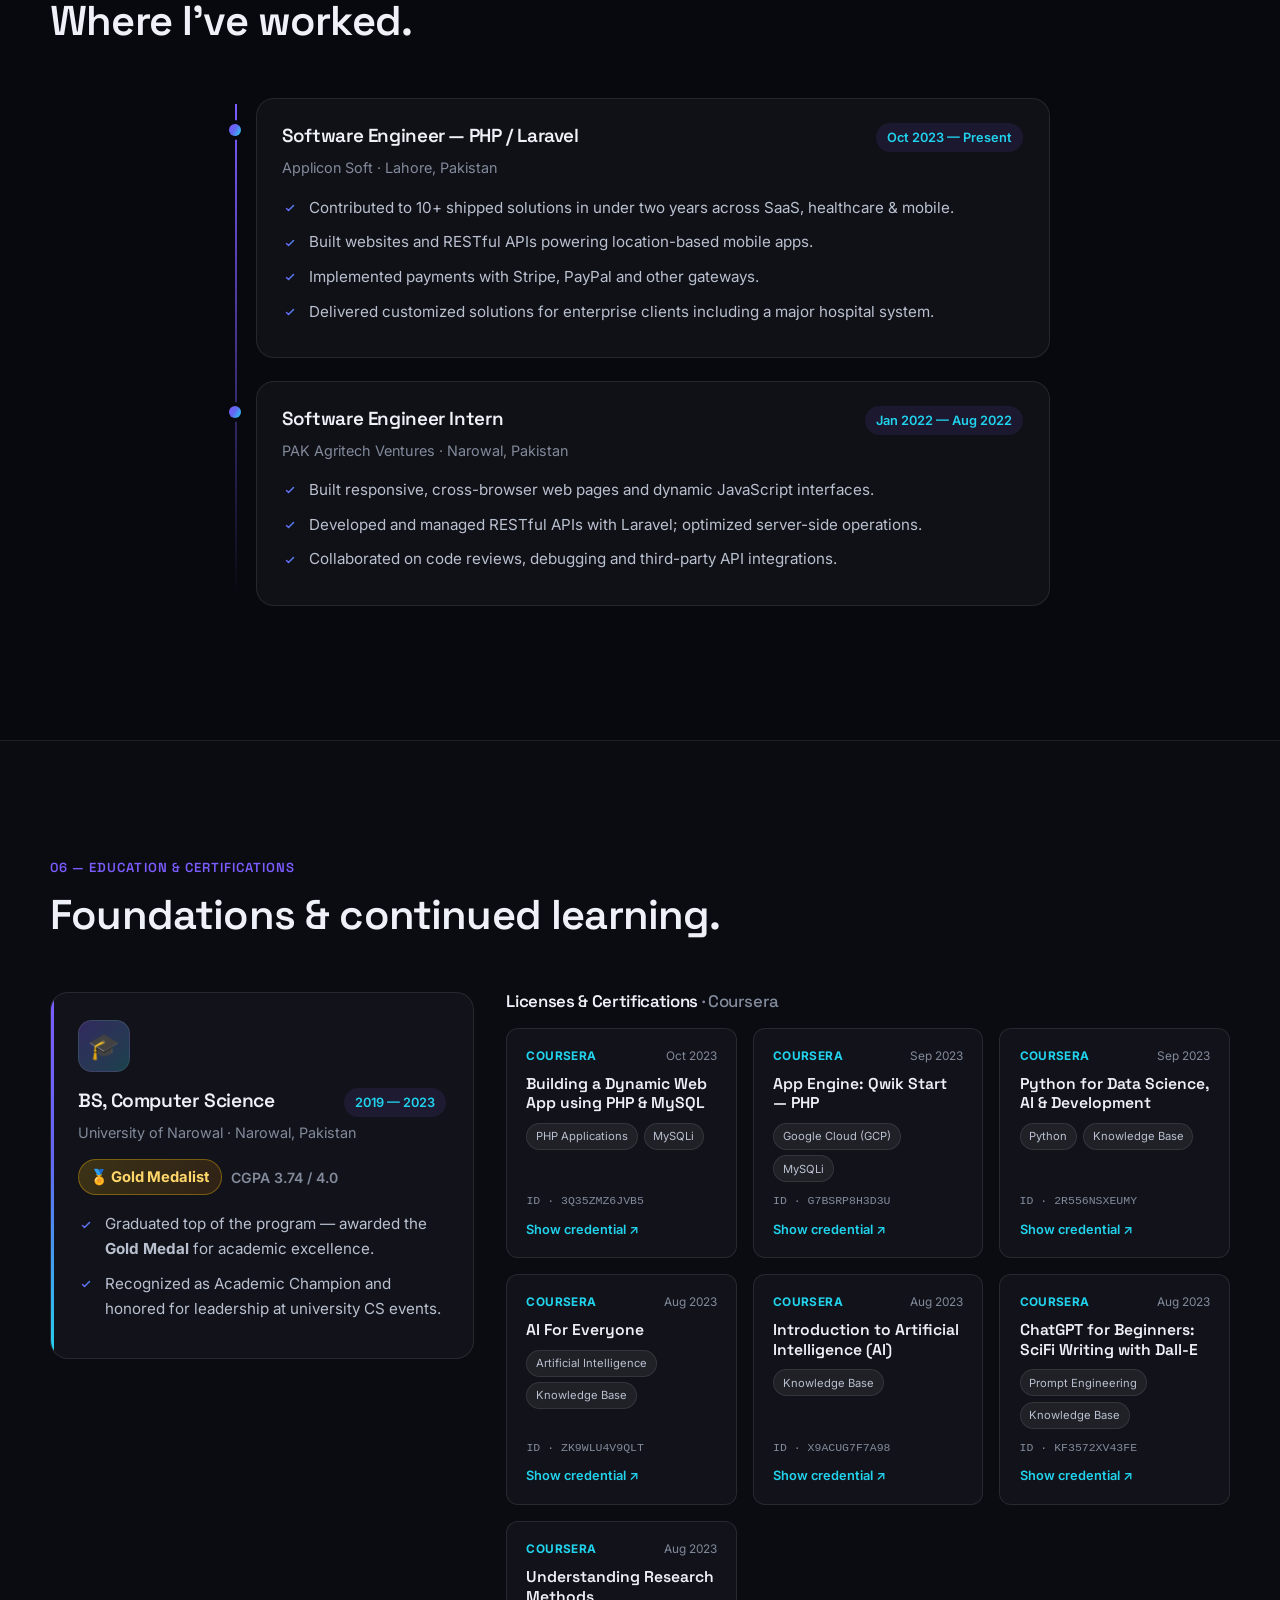
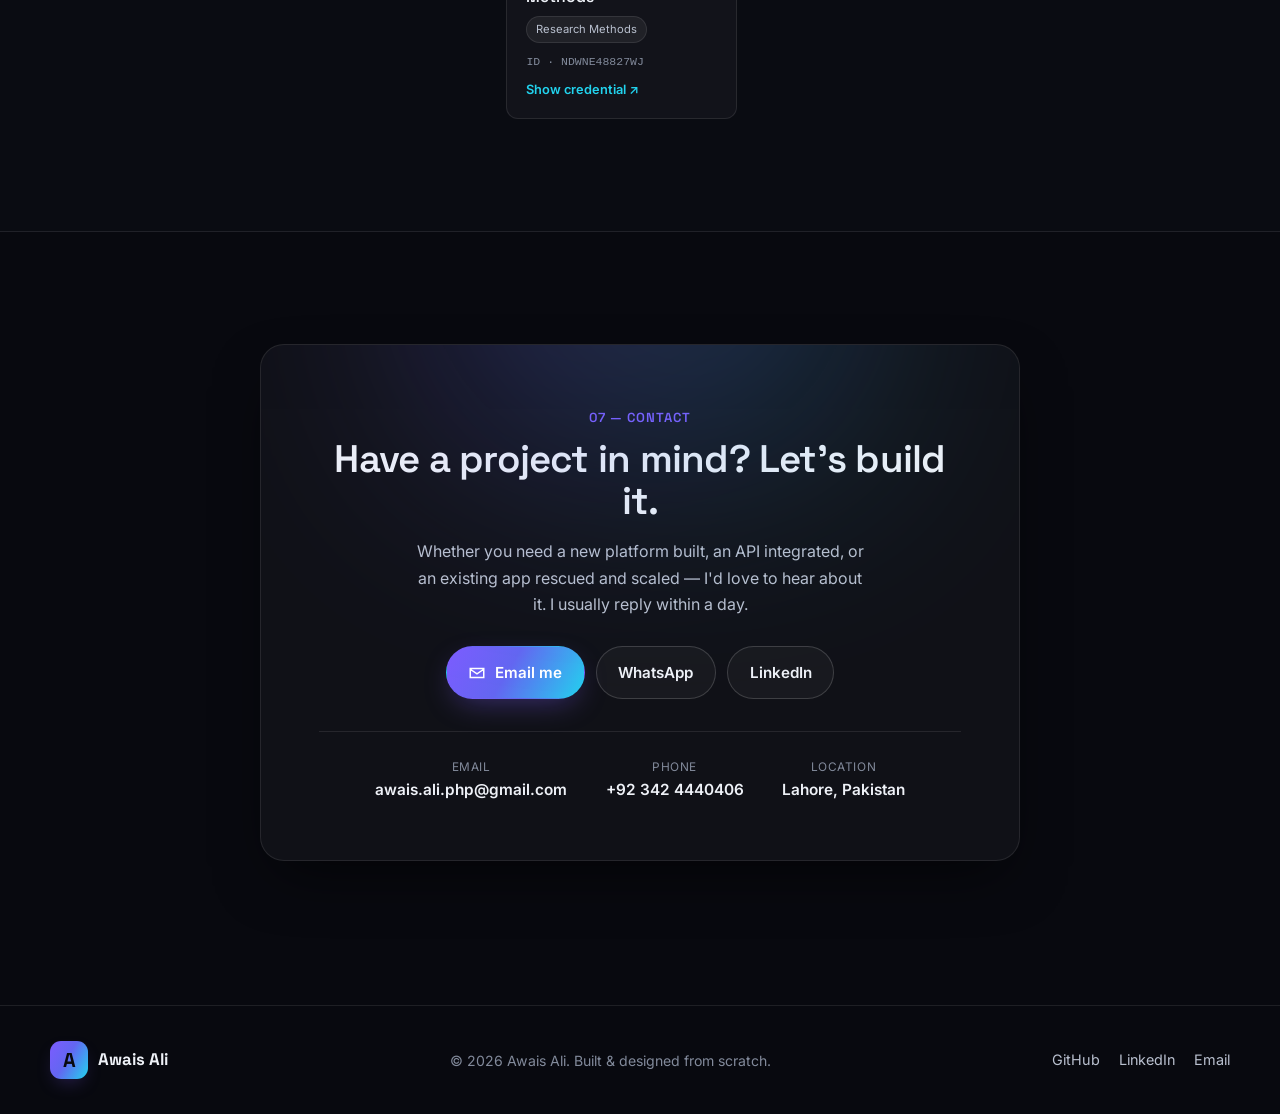
==== commit bb402f68: "work" ====
--- a/index.html
+++ b/index.html
@@ -228,9 +228,9 @@
           </div>
 
           <aside class="about-side" data-reveal>
-            <figure class="about-photo">
+            <!-- <figure class="about-photo">
               <img src="images/awais-cutout.webp" alt="Portrait of Awais Ali" loading="lazy" decoding="async" width="611" height="919" />
-            </figure>
+            </figure> -->
             <div class="value-card">
               <h3>How I work</h3>
               <ul class="check-list">
--- a/assets/css/styles.css
+++ b/assets/css/styles.css
@@ -33,9 +33,9 @@
 
 [data-theme="light"] {
   --bg: #f6f7fb;
-  --bg-soft: #ffffff;
+  --bg-soft: #eef1f8;
   --surface: #ffffff;
-  --surface-2: #ffffff;
+  --surface-2: #eef1f8;
   --border: rgba(15, 23, 42, 0.1);
   --border-strong: rgba(15, 23, 42, 0.16);
   --text: #0e1220;
@@ -304,8 +304,13 @@
 .skill-card:hover { transform: translateY(-5px); border-color: var(--border-strong); box-shadow: var(--shadow); }
 .skill-ico { width: 46px; height: 46px; display: grid; place-items: center; border-radius: 12px; background: var(--surface-2); border: 1px solid var(--border); color: var(--accent); margin-bottom: 1rem; }
 .skill-card h3 { font-size: 1.12rem; margin-bottom: .9rem; }
-.tag-list { display: flex; flex-wrap: wrap; gap: .45rem; }
-.tag-list li { font-size: .82rem; color: var(--text-soft); background: var(--surface-2); border: 1px solid var(--border); padding: .32rem .7rem; border-radius: 999px; }
+.tag-list { display: grid; grid-template-columns: repeat(2, 1fr); gap: .5rem; }
+.tag-list li { font-size: .82rem; color: var(--text-soft); background: var(--surface-2); border: 1px solid var(--border); padding: .34rem .7rem; border-radius: 999px; display: flex; align-items: center; justify-content: center; text-align: center; }
+
+/* Light-mode vibrancy: white cards pop against tinted section; icons + pills carry accent tint */
+[data-theme="light"] .skill-card { box-shadow: 0 12px 30px -20px rgba(20, 25, 60, 0.28); }
+[data-theme="light"] .skill-ico { background: color-mix(in srgb, var(--accent) 12%, #fff); border-color: color-mix(in srgb, var(--accent) 22%, transparent); }
+[data-theme="light"] .tag-list li { color: #313a55; background: color-mix(in srgb, var(--accent) 7%, #fff); border-color: color-mix(in srgb, var(--accent) 16%, transparent); }
 
 /* ---------- Work ---------- */
 .work-filters { display: flex; flex-wrap: wrap; gap: .55rem; margin-bottom: 2rem; }
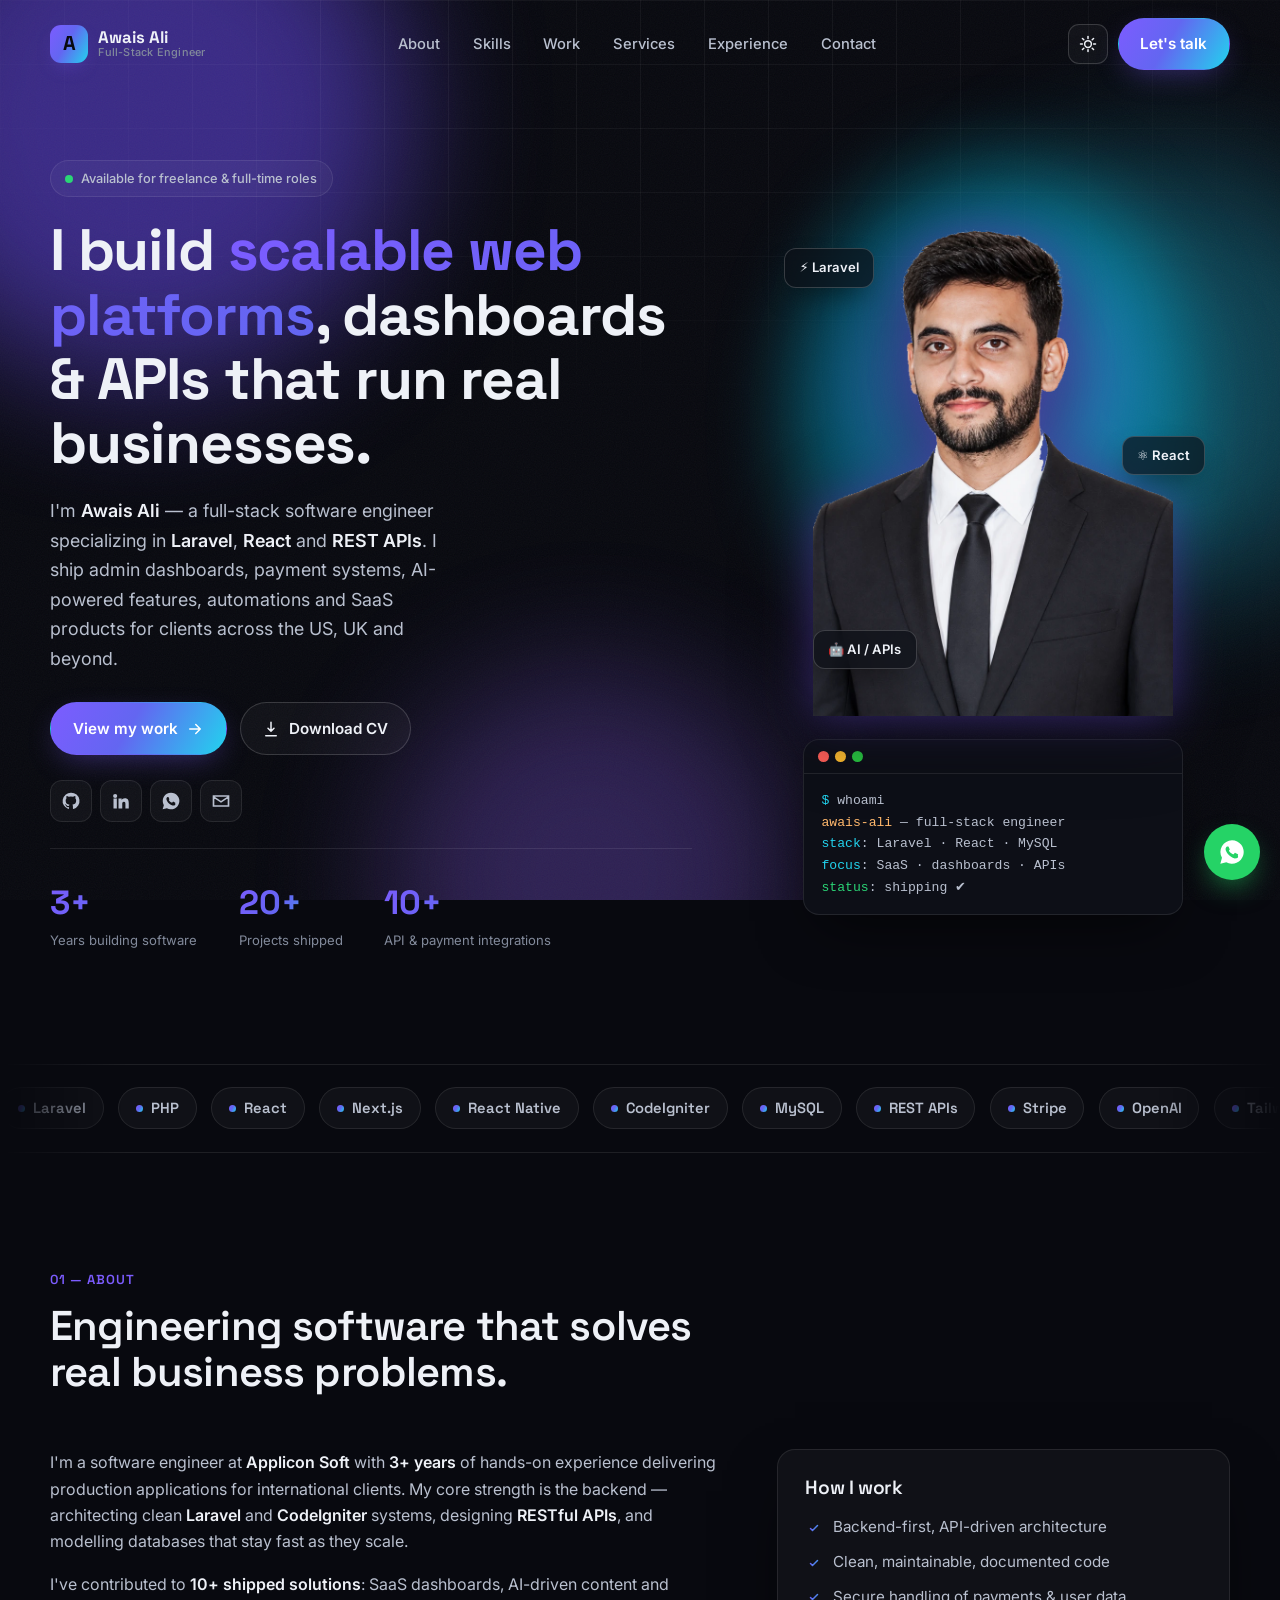
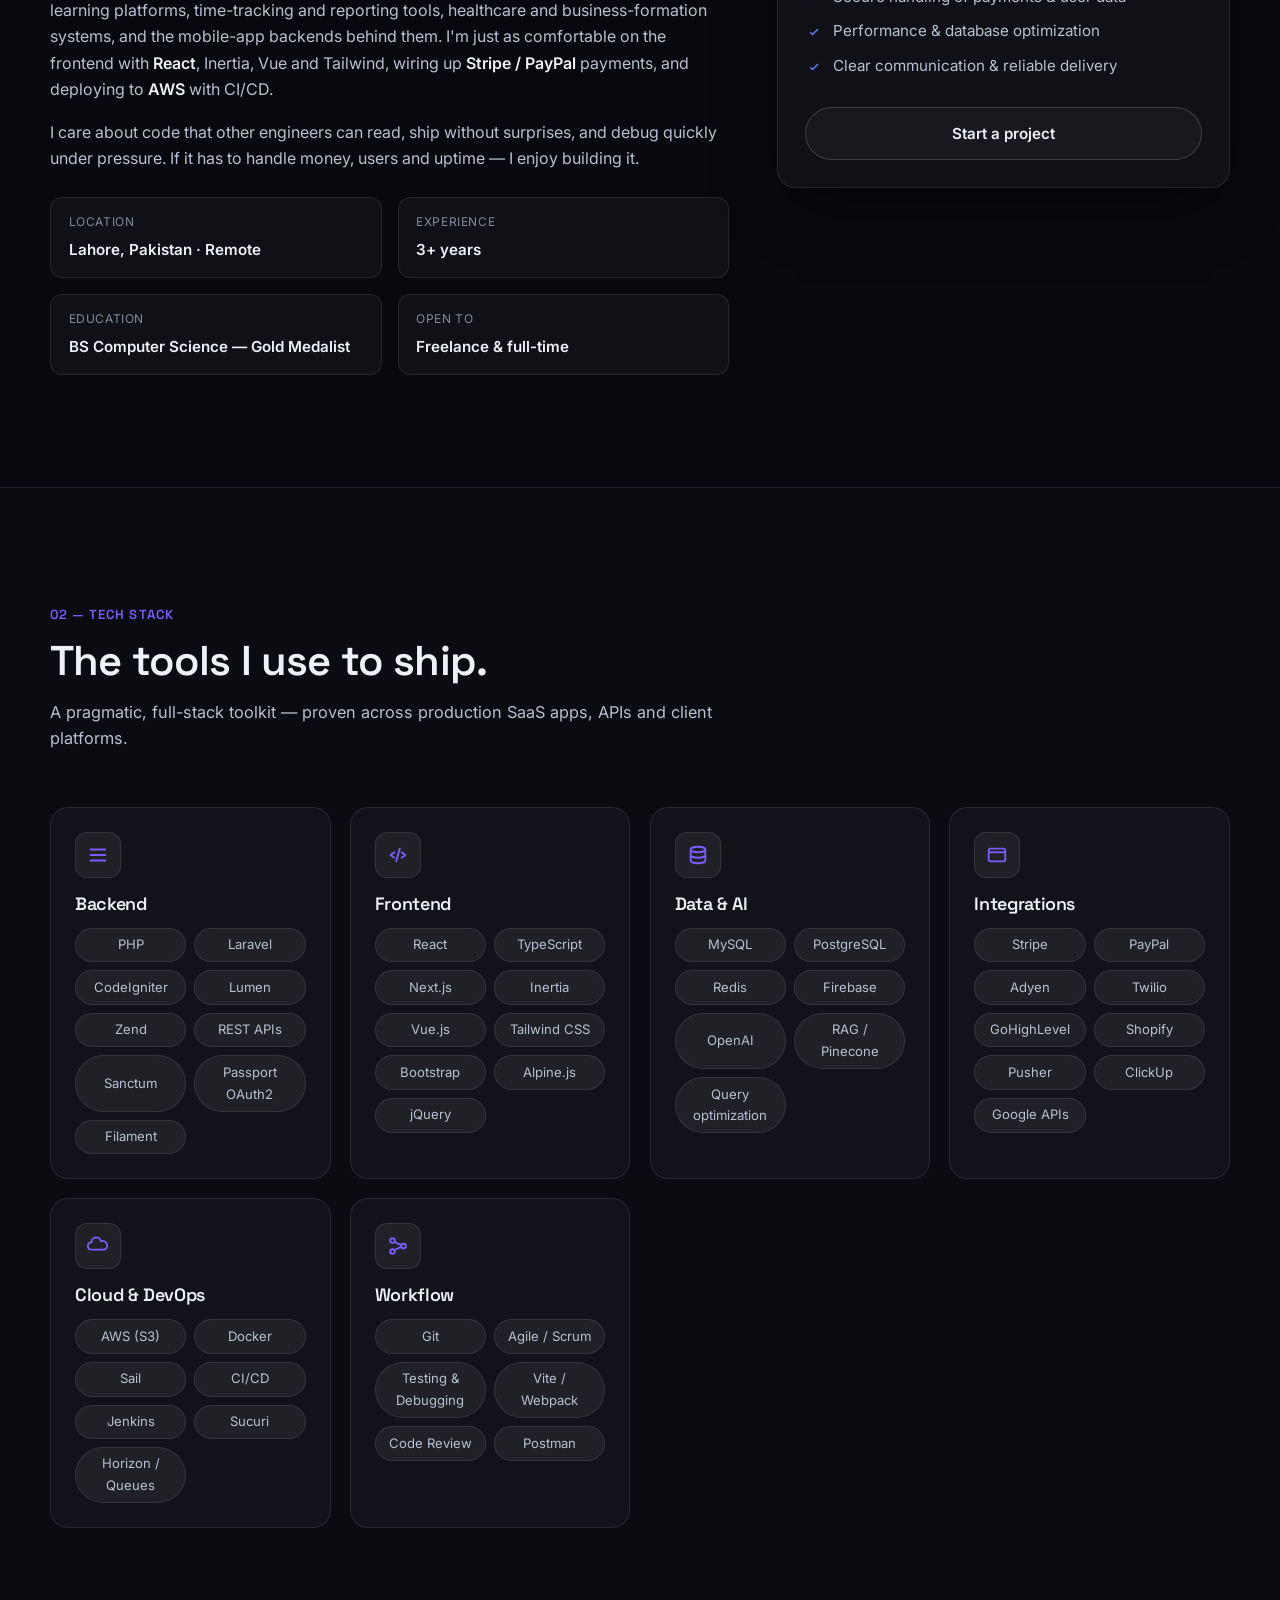
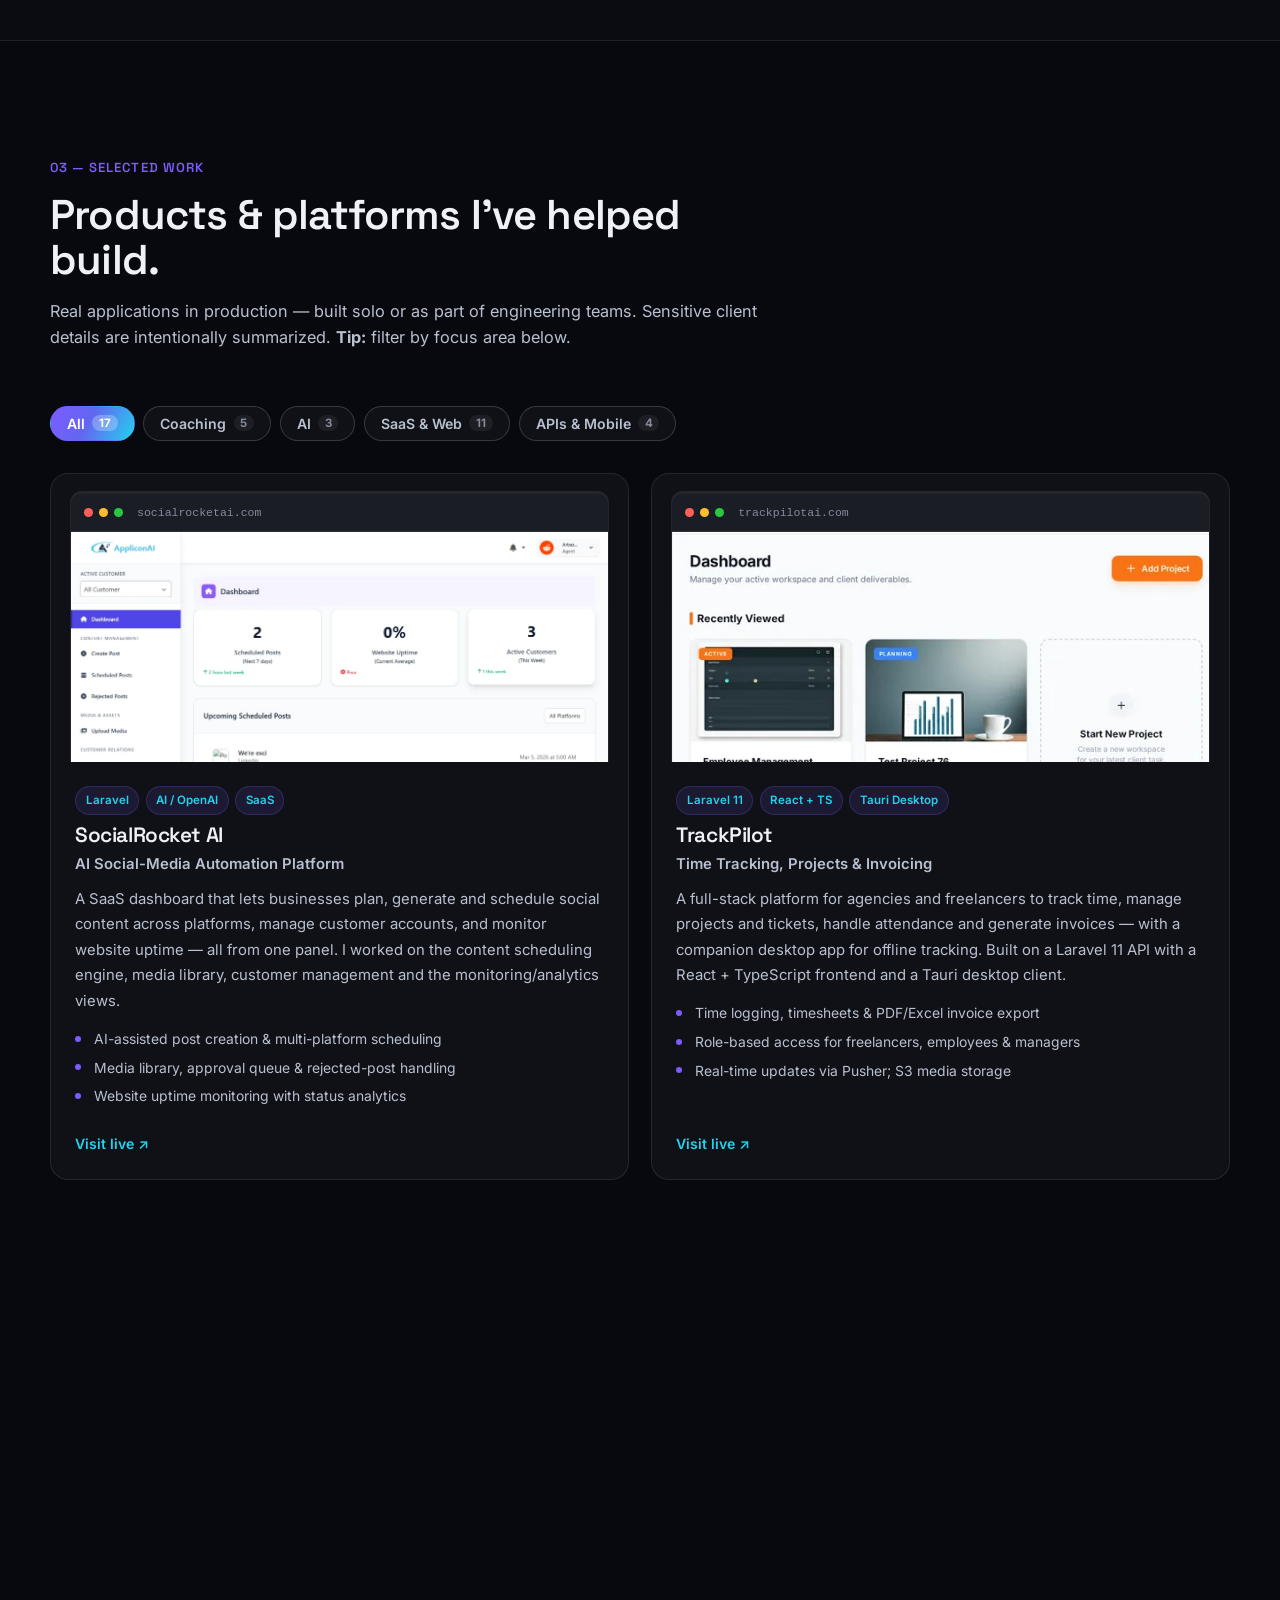
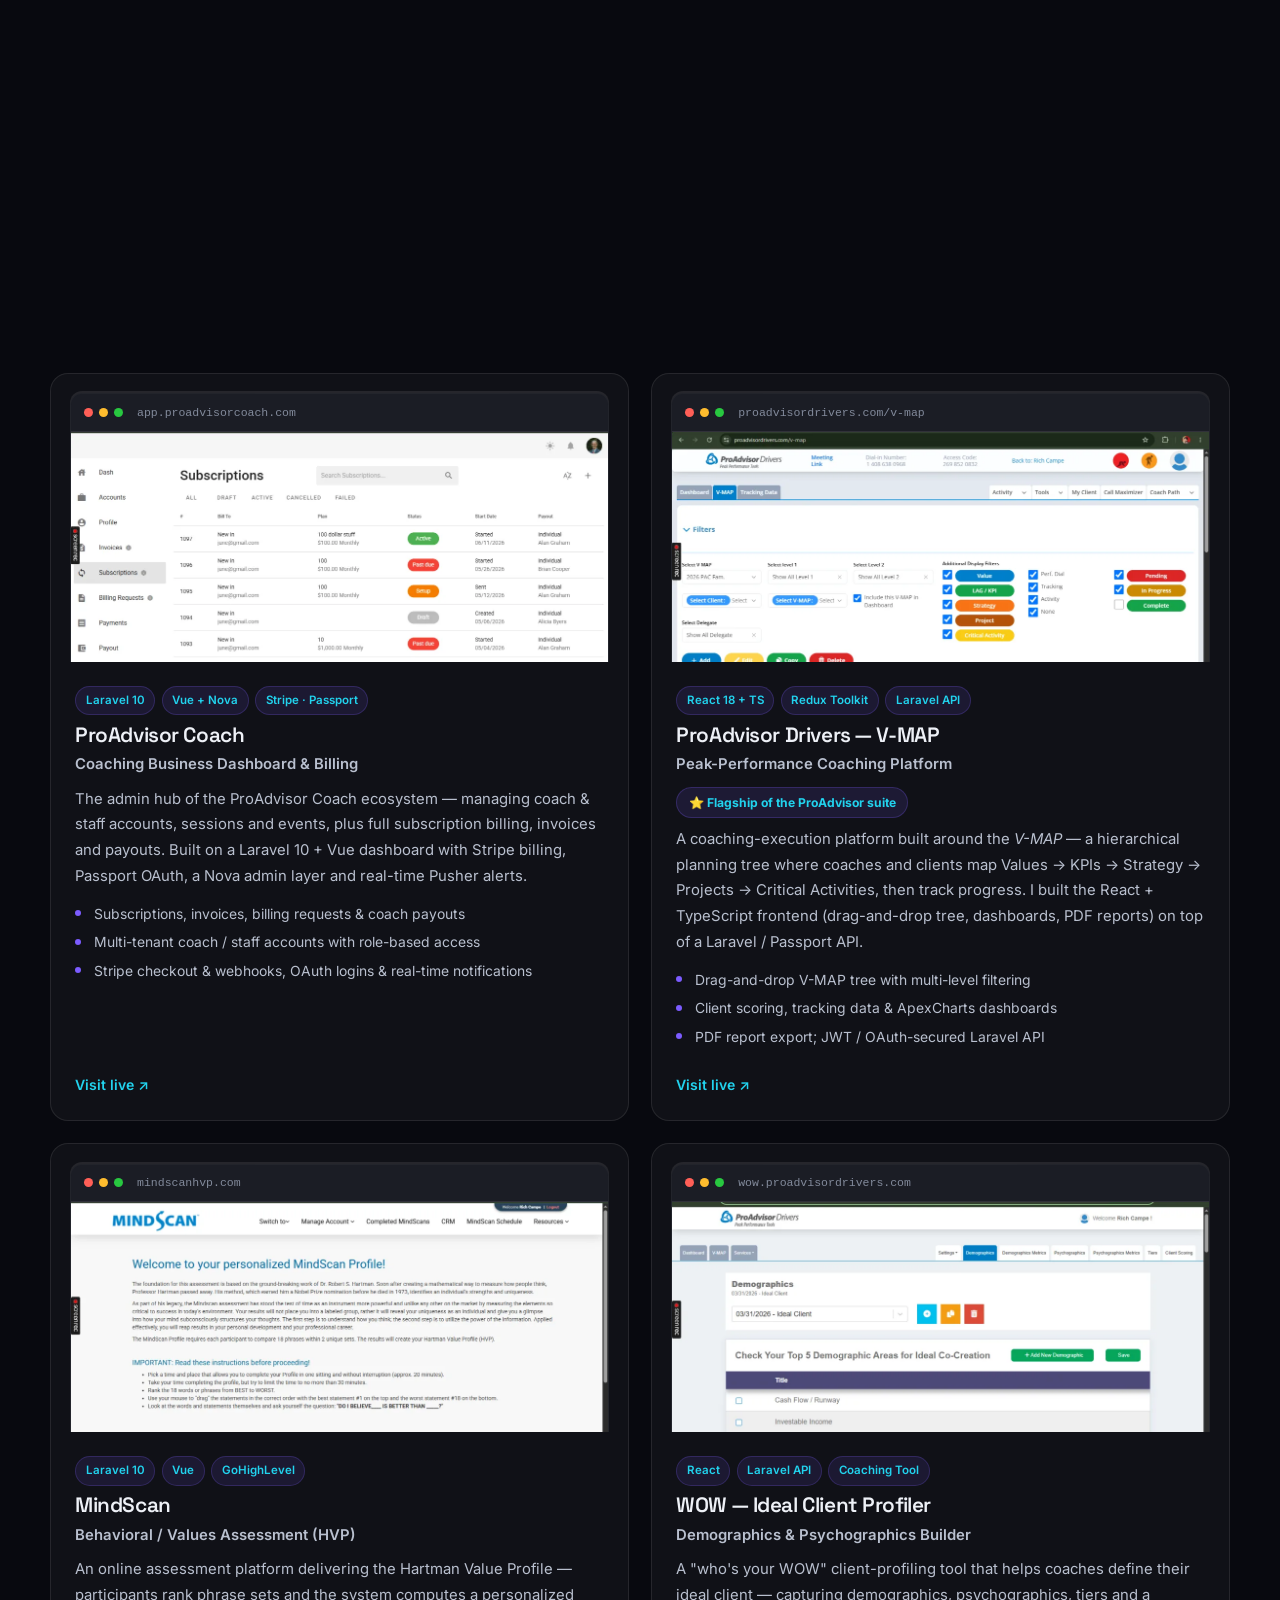
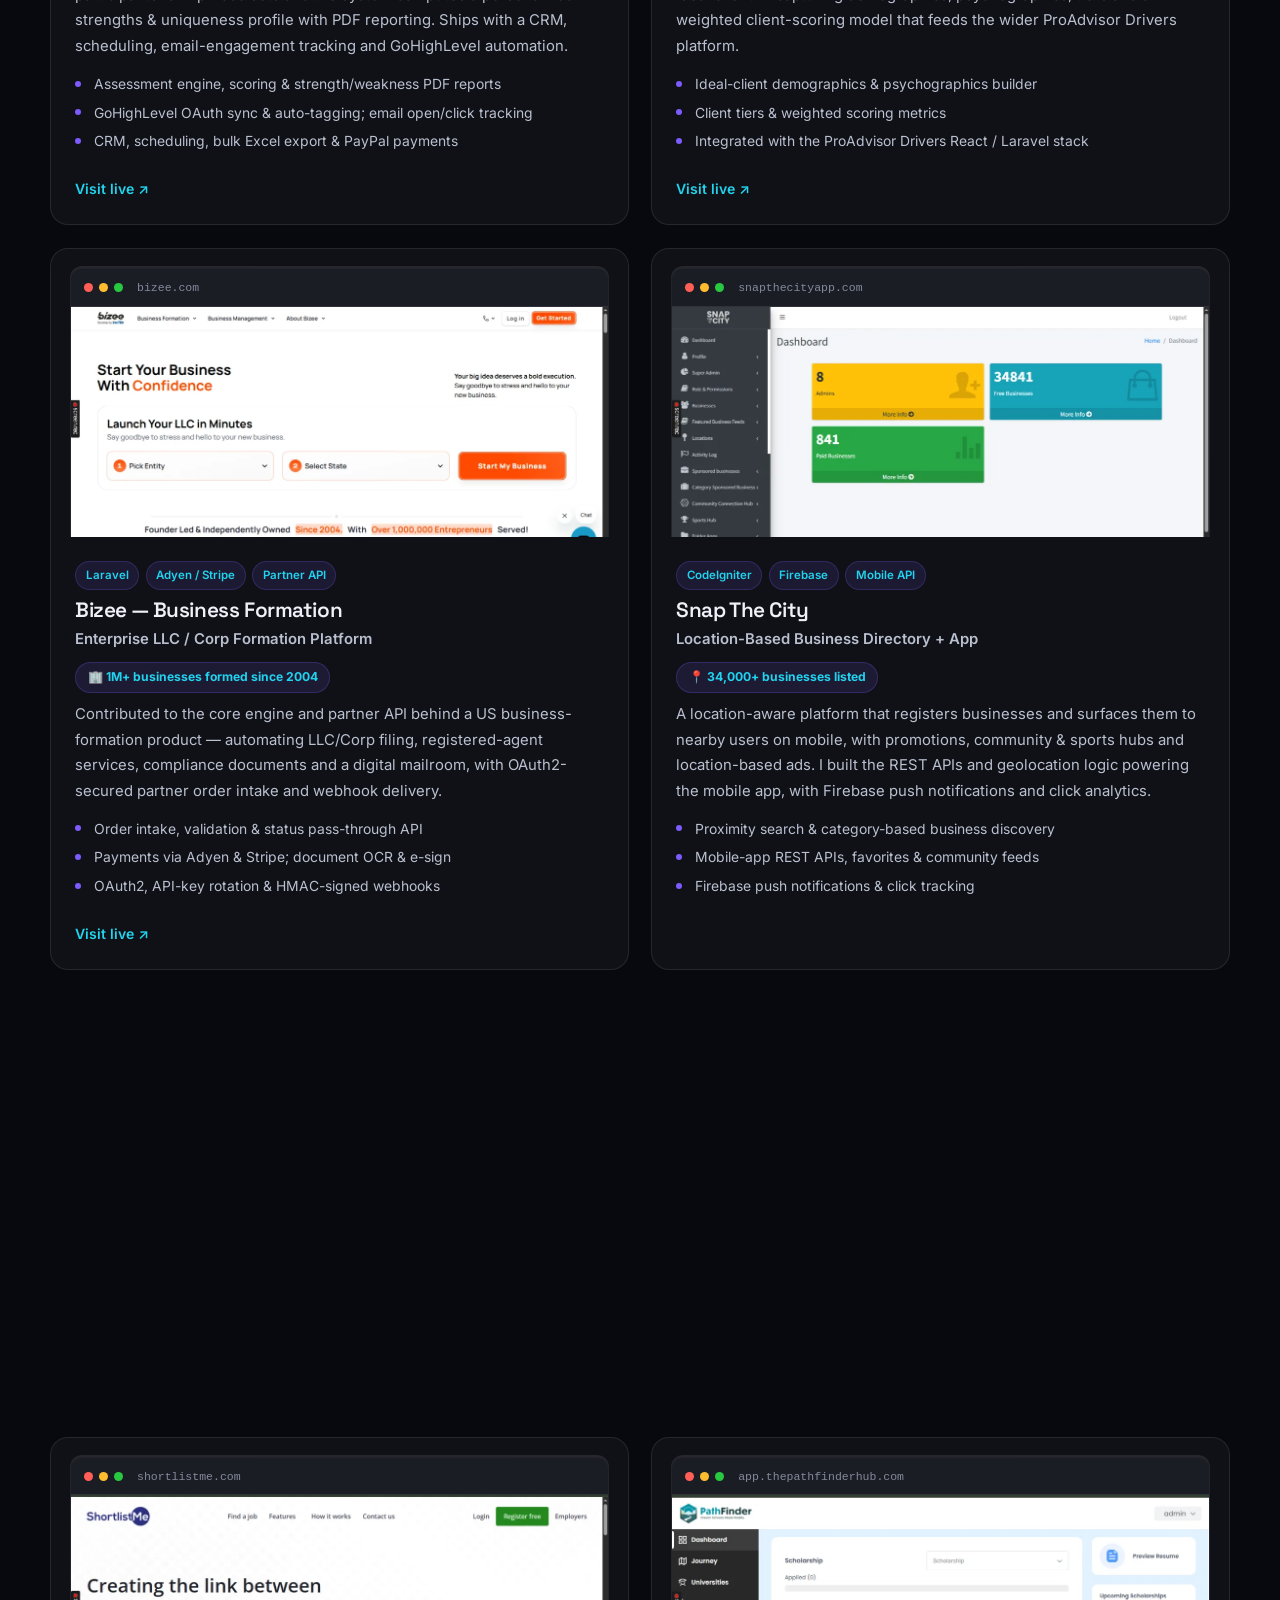
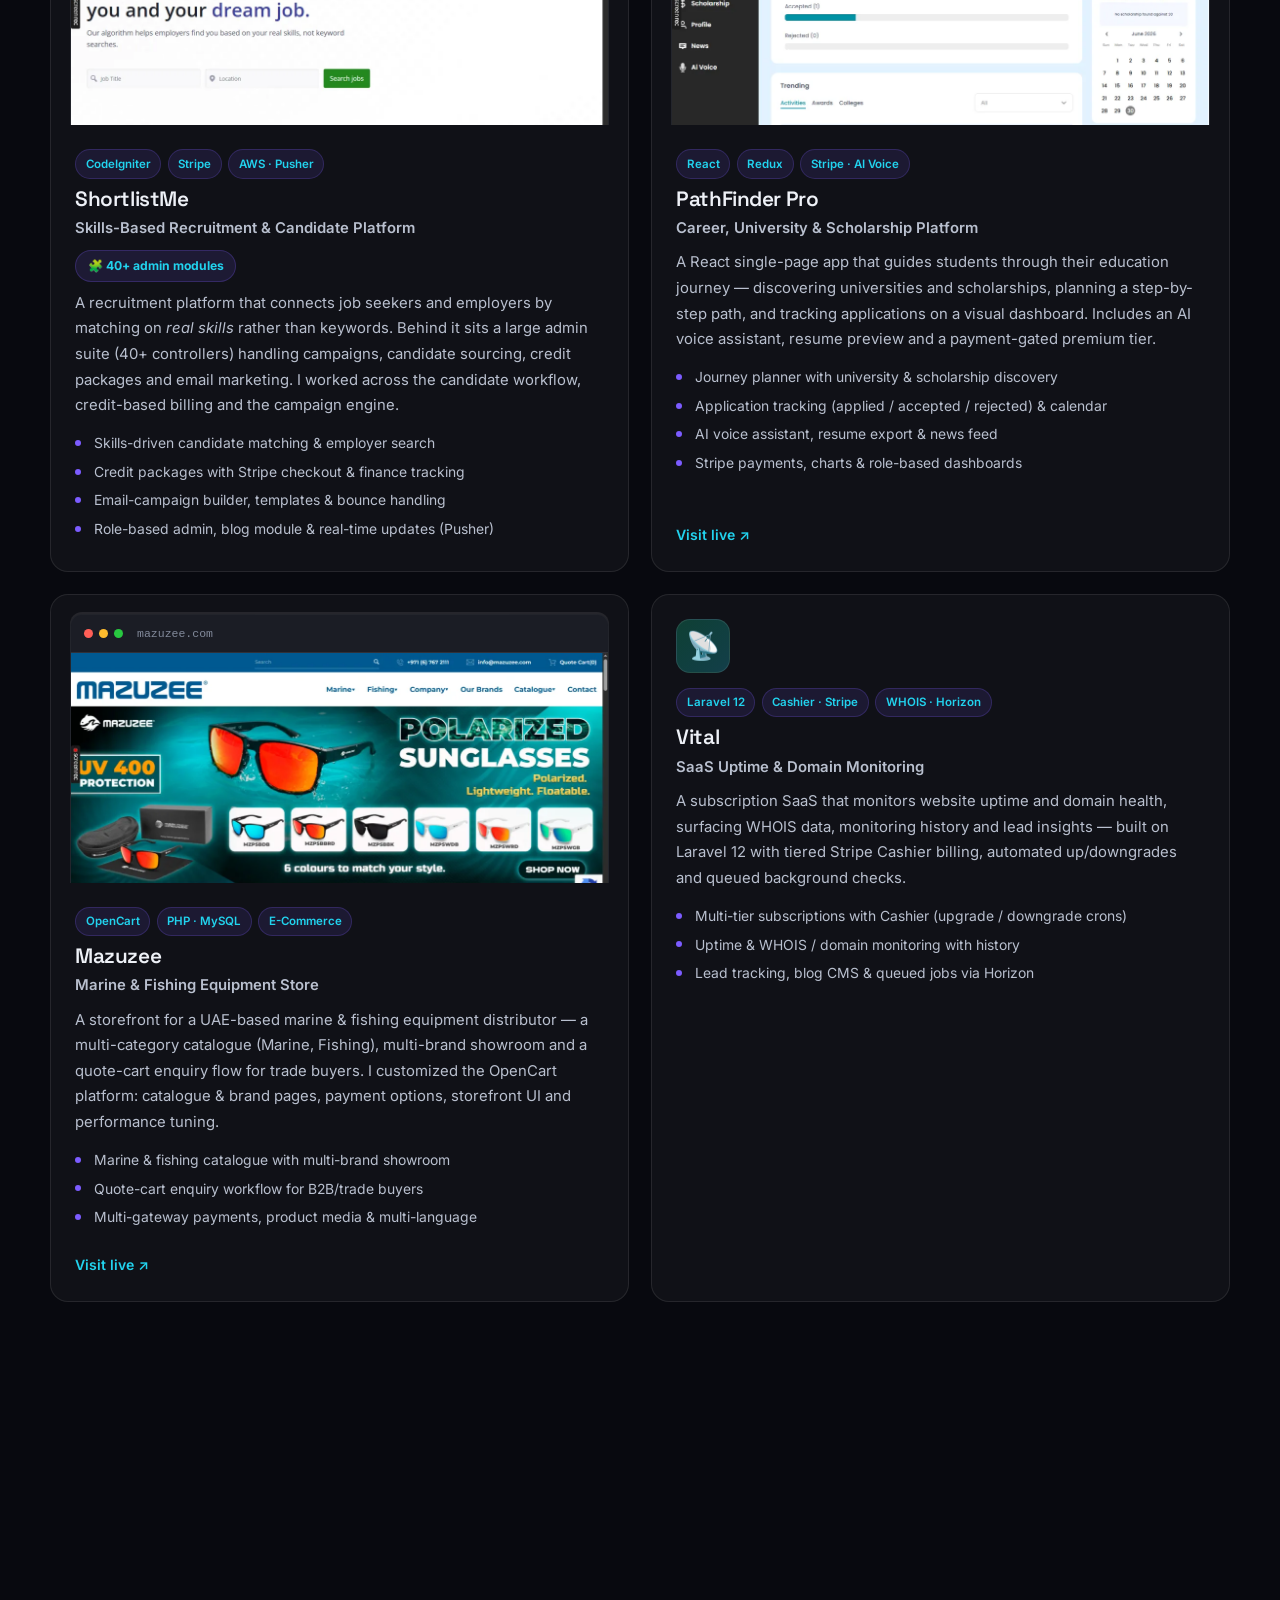
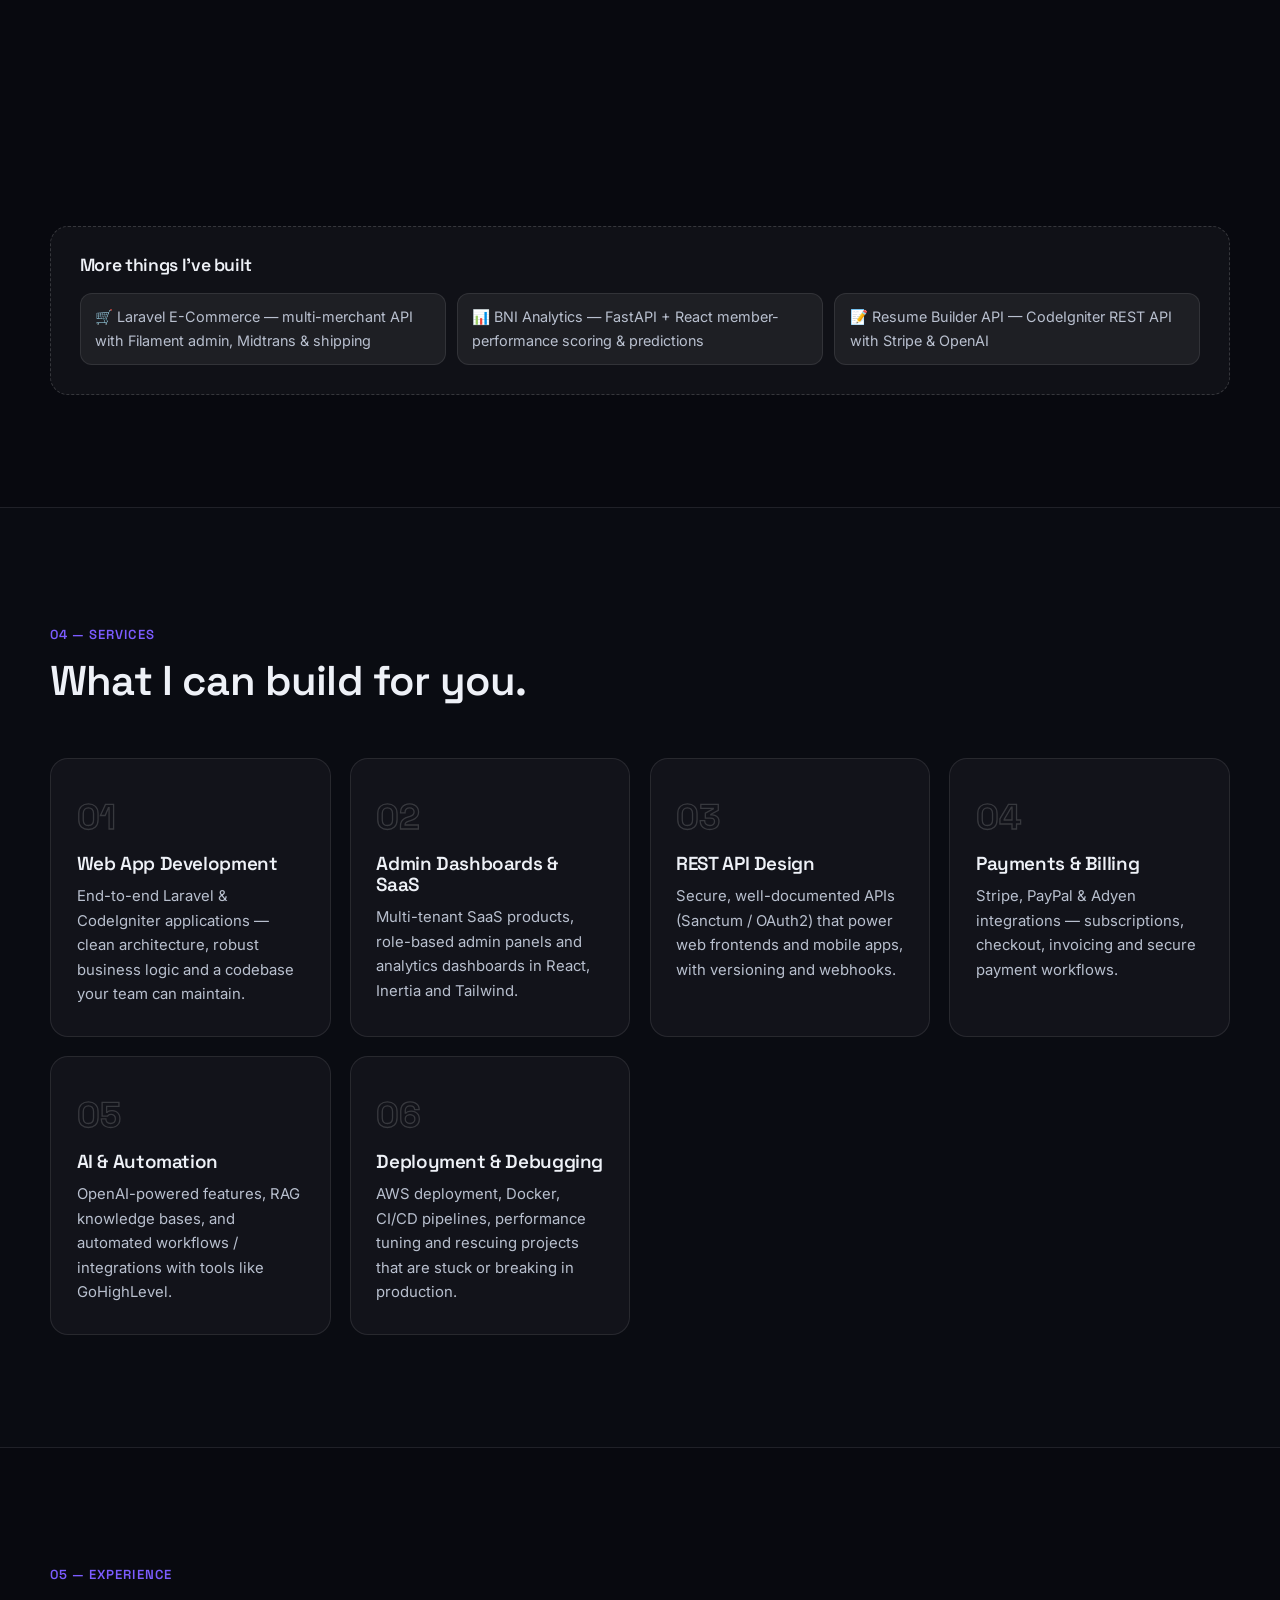
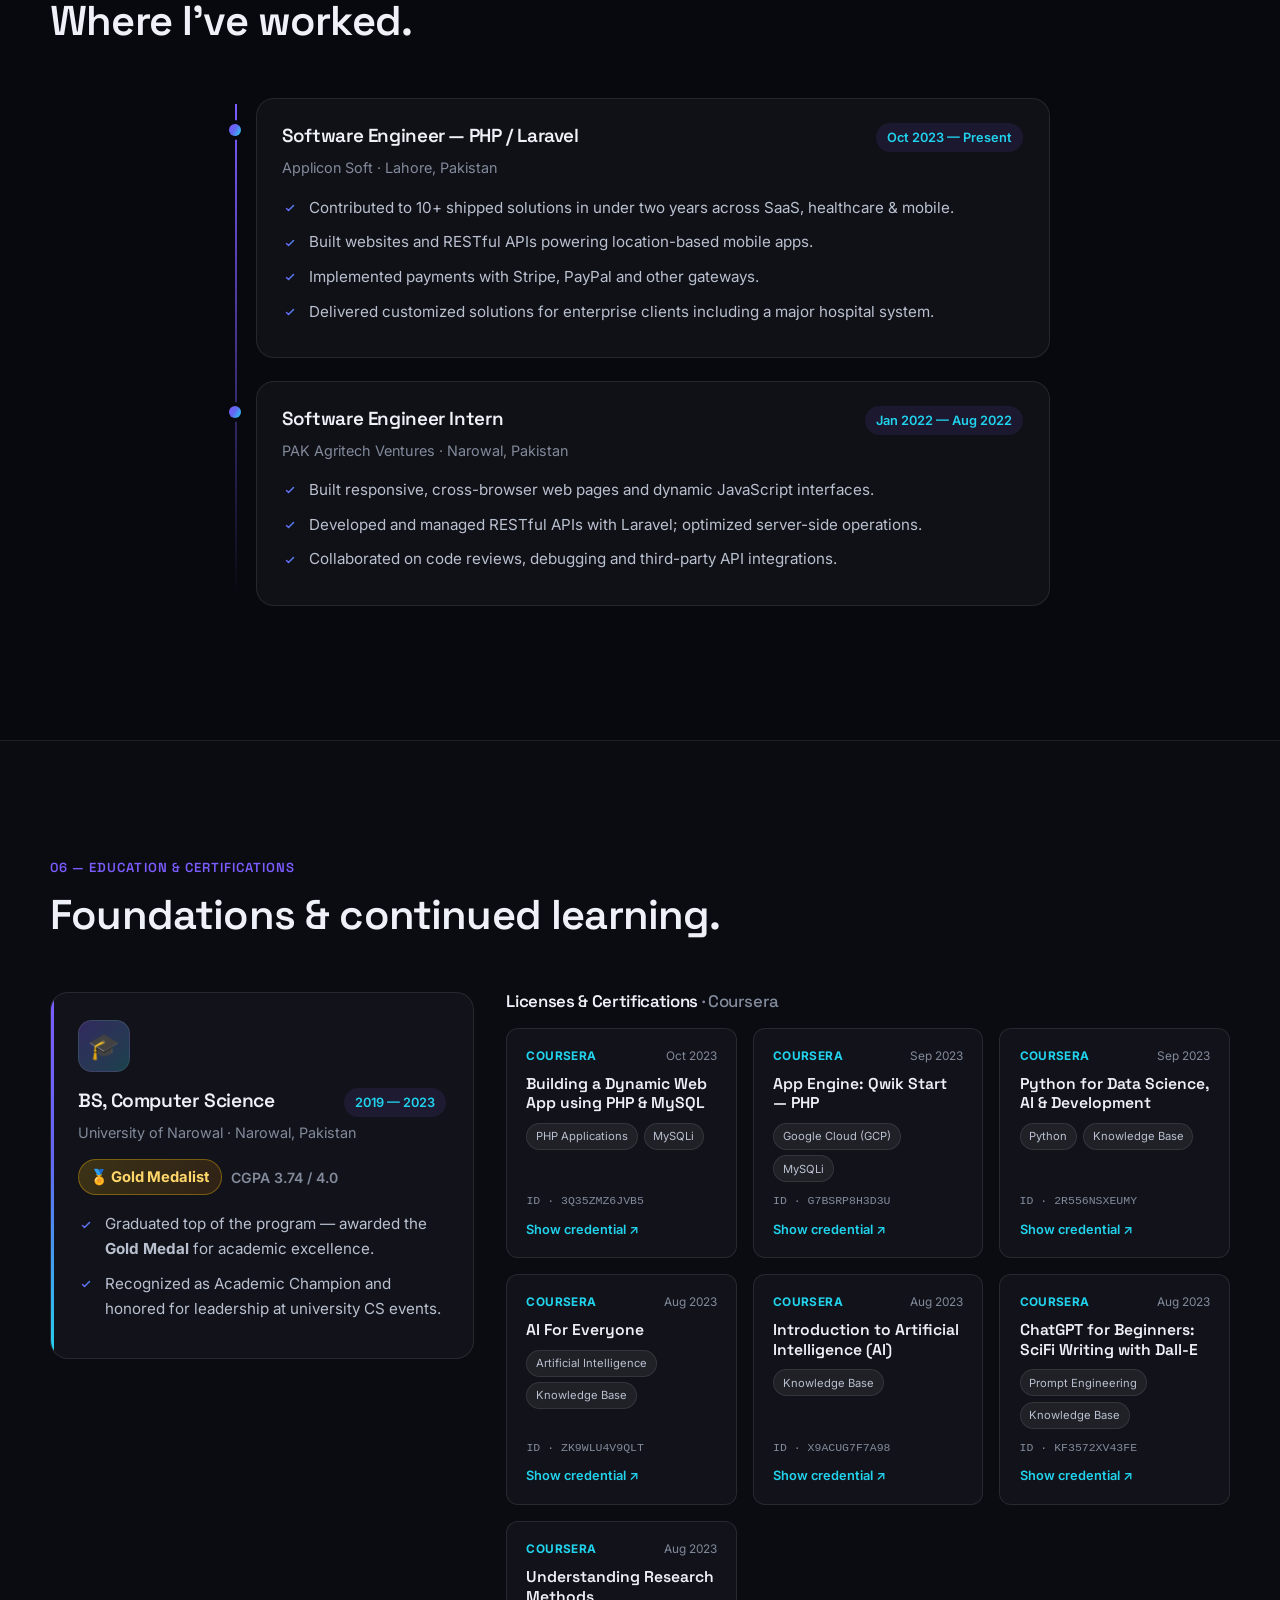
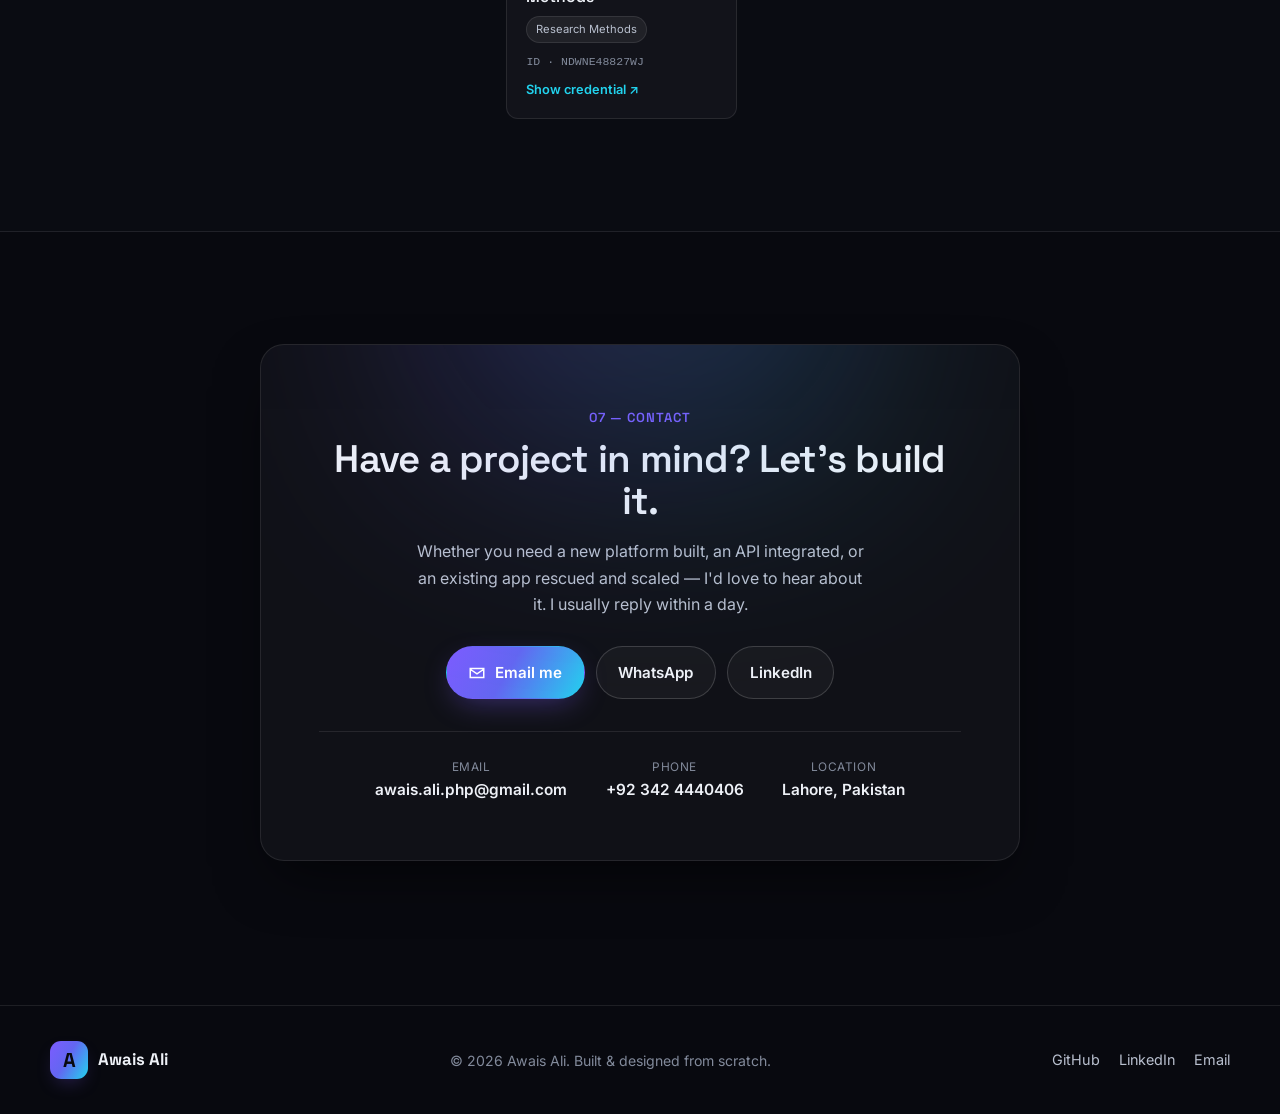
==== commit 162ad12c: "Use new professional black-suit headshot as hero - Background-removed the AI studio headshot (clean " ====
--- a/index.html
+++ b/index.html
@@ -33,7 +33,7 @@
   <link rel="alternate icon" href="favicon.ico" />
 
   <!-- Preload LCP hero image for fast first paint -->
-  <link rel="preload" as="image" href="images/awais-cutout.webp" fetchpriority="high" />
+  <link rel="preload" as="image" href="images/awais-hero.webp" fetchpriority="high" />
 
   <!-- Fonts -->
   <link rel="preconnect" href="https://fonts.googleapis.com" />
@@ -162,7 +162,7 @@
 
         <div class="hero-visual" data-reveal>
           <div class="photo-wrap">
-            <img src="images/awais-cutout.webp" alt="Portrait of Awais Ali, full-stack software engineer" width="611" height="919" fetchpriority="high" decoding="async" />
+            <img src="images/awais-hero.webp" alt="Portrait of Awais Ali, full-stack software engineer" width="760" height="1097" fetchpriority="high" decoding="async" />
             <span class="badge-float badge-1">⚡ Laravel</span>
             <span class="badge-float badge-2">⚛ React</span>
             <span class="badge-float badge-3">🤖 AI&nbsp;/&nbsp;APIs</span>
@@ -228,9 +228,6 @@
           </div>
 
           <aside class="about-side" data-reveal>
-            <!-- <figure class="about-photo">
-              <img src="images/awais-cutout.webp" alt="Portrait of Awais Ali" loading="lazy" decoding="async" width="611" height="919" />
-            </figure> -->
             <div class="value-card">
               <h3>How I work</h3>
               <ul class="check-list">
--- a/assets/css/styles.css
+++ b/assets/css/styles.css
@@ -226,7 +226,8 @@
 @keyframes auraPulse { 0%,100% { opacity: .82; transform: scale(1); } 50% { opacity: 1; transform: scale(1.05); } }
 .photo-wrap img {
   position: relative; z-index: 1; width: 100%; height: auto; display: block;
-  filter: drop-shadow(0 20px 30px rgba(0,0,0,.55));
+  /* neon rim-light separates the dark suit from the dark background */
+  filter: drop-shadow(0 0 24px rgba(124,92,255,.45)) drop-shadow(0 16px 28px rgba(0,0,0,.55));
 }
 [data-theme="light"] .photo-wrap img { filter: drop-shadow(0 16px 26px rgba(20,25,60,.22)); }
 .badge-float {
